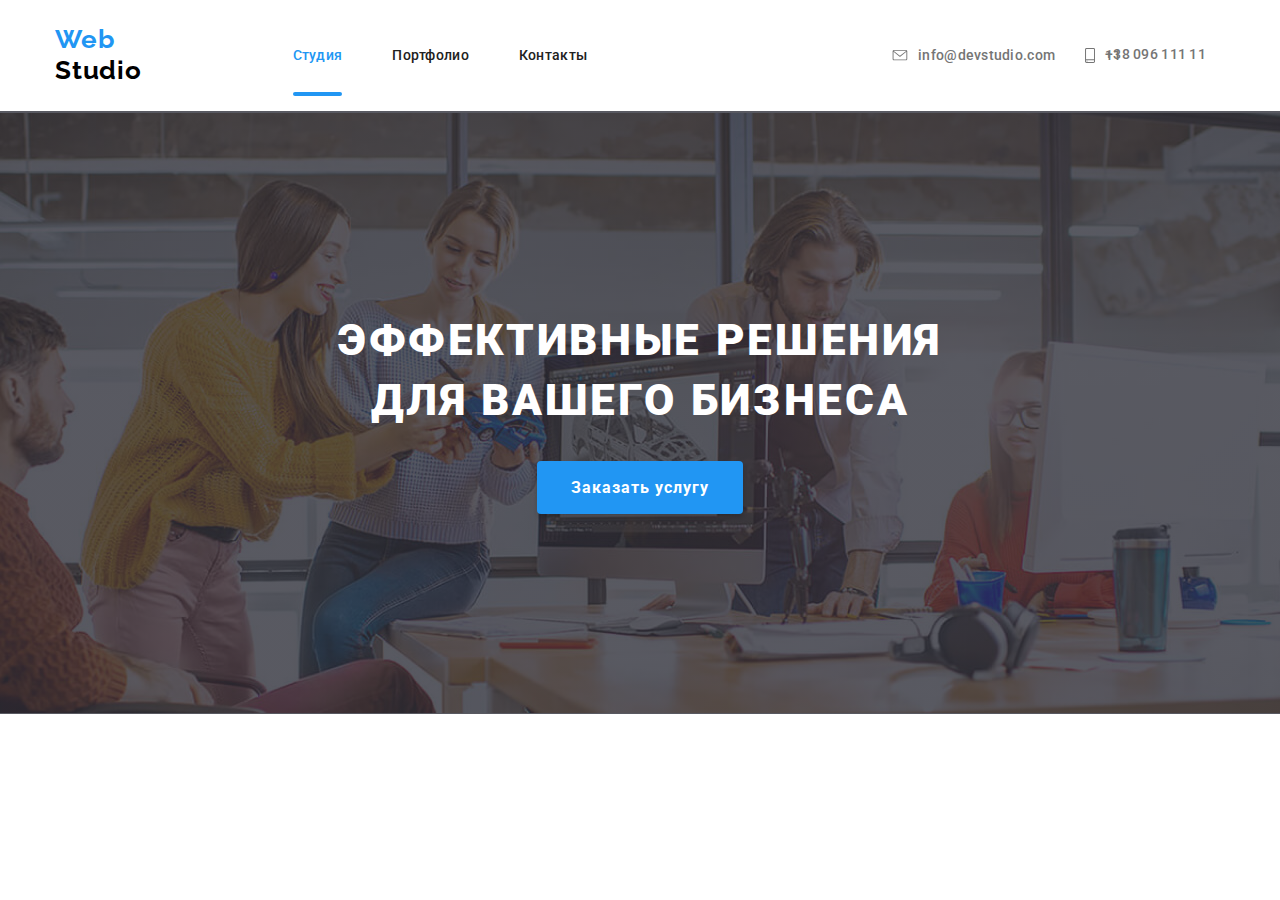
==== index.html @ 669d1ad9 "сделал модалку, но не подгружается свг на мобилке" ====
<!DOCTYPE html>
<html lang="ru">
  <head>
    <meta charset="UTF-8" />
    <meta name="viewport" content="width=device-width, initial-scale=1.0" />
    <title>Web Studio</title>
    <link rel="stylesheet" href="./css/main.min.css" />
    <link
      href="https://fonts.googleapis.com/css2?family=Raleway:wght@500&family=Roboto:wght@400;500;700;900&display=swap"
      rel="stylesheet"
    />
  </head>

  <body>
    <!--Шляпа-->
    <header class="header">
      <div class="container">
        <a class="logo link" href="index.html" lang="en">
          <span class="logo-part">Web</span> Studio</a
        >
        <button
          type="button"
          class="menu-btn"
          aria-expanded="false"
          aria-controls="header-menu"
          data-menu-button
        >
          <svg width="40" height="40">
            <use class="icon-burger" href="./images/sprite.svg#icon-menu"></use>
            <use class="icon-close" href="./images/sprite.svg#icon-close"></use>
          </svg>
        </button>
        <div class="header-menu" data-menu>
          <nav class="navigation">
            <ul class="navigation-list list">
              <li class="navigation-list-item">
                <a class="navigation-list-link link current" href="index.html"
                  >Студия</a
                >
              </li>
              <li class="navigation-list-item">
                <a class="navigation-list-link link" href="portfolio.html"
                  >Портфолио</a
                >
              </li>
              <li class="navigation-list-item">
                <a class="navigation-list-link link" href="">Контакты</a>
              </li>
            </ul>
          </nav>
          <ul class="navigation-contacts list">
            <li class="navigation-contacts-list">
              <address class="navigation-contacts-adress">
                <a
                  class="navigation-contacts-list-link link"
                  href="mail:info@devstudio.com"
                >
                  <svg class="icon-mail">
                    <use href="./images/sprite.svg#icon-envelope"></use>
                  </svg>
                  info@devstudio.com
                </a>
              </address>
            </li>
            <li class="navigation-contacts-list">
              <address class="navigation-contacts-adress">
                <a
                  class="navigation-contacts-list-link link"
                  href="tel:380961111111"
                >
                  <svg class="icon-phone">
                    <use href="./images/sprite.svg#icon-smartphone"></use>
                  </svg>
                  +38 096 111 11 11</a
                >
              </address>
            </li>
          </ul>
        </div>
      </div>
    </header>
    <!--Hero СЕКЦИЯ-->
    <main>
    <section class="hero">
        <div class="container">
          <h1 class="hero-title">
            Эффективные решения<br />
            для вашего бизнеса
          </h1>
          <button data-modal-open class="modal-btn">Заказать услугу</button>
        </div>
      </section>
    <!--О Нас-->
    <!-- <section class="about-us">
        <div class="container">
          <h2 hidden>О Нас</h2>
          <ul class="about-us-list list">
            <li class="about-us-list-item">
              <div class="box">
                <svg class="icon-img">
                  <use href="./images/sprite.svg#icon-antenna"></use>
                </svg>
              </div>
              <h3 class="about-us-title">Внимание к деталям</h3>
              <p class="description">
                Идейные соображения, а также<br />
                начало повседневной работы по<br />
                формированию позиции.
              </p>
            </li>
            <li class="about-us-list-item">
              <div class="box">
                <svg class="icon-img">
                  <use href="./images/sprite.svg#icon-clock"></use>
                </svg>
              </div>
              <h3 class="about-us-title">Пунктуальность</h3>
              <p class="description">
                Задача организации, в особенности<br />
                же рамки и место обучения кадров<br />
                влечет за собой.
              </p>
            </li>
            <li class="about-us-list-item">
              <div class="box">
                <svg class="icon-img">
                  <use href="./images/sprite.svg#icon-diagram"></use>
                </svg>
              </div>
              <h3 class="about-us-title">Планирование</h3>
              <p class="description">
                Равным образом консультация с<br />
                широким активом в значительной<br />
                степени обуславливает.
              </p>
            </li>
            <li class="about-us-list-item">
              <div class="box">
                <svg class="icon-img">
                  <use href="./images/sprite.svg#icon-astronaut"></use>
                </svg>
              </div>
              <h3 class="about-us-title">Современные технологии</h3>
              <p class="description">
                Значимость этих проблем настолько<br />
                очевидна, что реализация плановых<br />
                заданий.
              </p>
            </li>
          </ul>
        </div>
      </section>-->
    <!--Чем Занимаемся-->
    <!--<section class="what-we-do">
        <div class="container">
          <h2 class="heading-title">Чем мы занимаемся</h2>
          <ul class="what-we-do-list list">
            <li class="what-we-do-list-item">
              <img
                class="what-we-do-list-item-img"
                src="./images/main-page/what-we-do/wedo1.jpg"
                alt="ноутбук"
              />
              <p class="what-we-do-description">Десктопные приложения</p>
            </li>
            <li class="what-we-do-list-item">
              <img
                class="what-we-do-list-item-img"
                src="./images/main-page/what-we-do/wedo2.jpg"
                alt="смартфон"
              />
              <p class="what-we-do-description">Мобильные приложения</p>
            </li>
            <li class="what-we-do-list-item">
              <img
                class="what-we-do-list-item-img"
                src="./images/main-page/what-we-do/wedo3.jpg"
                alt="монитор"
              />
              <p class="what-we-do-description">дизайнерские решения</p>
            </li>
          </ul>
        </div>
      </section>-->
    <!--Команда-->
    <!--<section class="team">
        <div class="container">
          <h2 class="heading-title">Наша команда</h2>
          <ul class="team-list list">
            <li class="team-list-item">
              <img
                class="team-list-teamate-img"
                src="./images/main-page/teamate/teamate1.jpg"
                alt="Николай Кучеренко"
                width="270"
                height="260"
              />
              <h3 class="teamate-name">Николай Кучеренко</h3>
              <p class="teamate-position" lang="en">Product Designer</p>
              <ul class="team-list-social list">
                <li class="team-list-social-item">
                  <a
                    class="team-list-social-item-link link"
                    href=""
                    aria-label="инстаграм"
                  >
                    <svg class="social-svg-item">
                      <use href="./images/sprite.svg#icon-instagram"></use>
                    </svg>
                  </a>
                </li>
                <li class="team-list-social-item">
                  <a
                    class="team-list-social-item-link link"
                    href=""
                    aria-label="твиттер"
                  >
                    <svg class="social-svg-item">
                      <use href="./images/sprite.svg#icon-twitter"></use>
                    </svg>
                  </a>
                </li>
                <li class="team-list-social-item">
                  <a
                    class="team-list-social-item-link link"
                    href=""
                    aria-label="фейсбук"
                  >
                    <svg class="social-svg-item">
                      <use href="./images/sprite.svg#icon-facebook"></use>
                    </svg>
                  </a>
                </li>
                <li class="team-list-social-item">
                  <a
                    class="team-list-social-item-link link"
                    href=""
                    aria-label="линкедин"
                  >
                    <svg class="social-svg-item">
                      <use href="./images/sprite.svg#icon-linkedin"></use>
                    </svg>
                  </a>
                </li>
              </ul>
            </li>
            <li class="team-list-item">
              <img
                class="team-list-teamate-img"
                src="./images/main-page/teamate/teamate2.jpg"
                alt="Ольга Иванова"
                width="270"
                height="260"
              />
              <h3 class="teamate-name">Ольга Иванова</h3>
              <p class="teamate-position" lang="en">Frontend Developer</p>
              <ul class="team-list-social list">
                <li class="team-list-social-item">
                  <a
                    class="team-list-social-item-link link"
                    href=""
                    aria-label="инстаграм"
                  >
                    <svg class="social-svg-item">
                      <use href="./images/sprite.svg#icon-instagram"></use>
                    </svg>
                  </a>
                </li>
                <li class="team-list-social-item">
                  <a
                    class="team-list-social-item-link link"
                    href=""
                    aria-label="твиттер"
                  >
                    <svg class="social-svg-item">
                      <use href="./images/sprite.svg#icon-twitter"></use>
                    </svg>
                  </a>
                </li>
                <li class="team-list-social-item">
                  <a
                    class="team-list-social-item-link link"
                    href=""
                    aria-label="фейсбук"
                  >
                    <svg class="social-svg-item">
                      <use href="./images/sprite.svg#icon-facebook"></use>
                    </svg>
                  </a>
                </li>
                <li class="team-list-social-item">
                  <a
                    class="team-list-social-item-link link"
                    href=""
                    aria-label="линкедин"
                  >
                    <svg class="social-svg-item">
                      <use href="./images/sprite.svg#icon-linkedin"></use>
                    </svg>
                  </a>
                </li>
              </ul>
            </li>
            <li class="team-list-item">
              <img
                class="team-list-teamate-img"
                src="./images/main-page/teamate/teamate3.jpg"
                alt="Андрей Шевченко"
                width="270"
                height="260"
              />
              <h3 class="teamate-name">Андрей Шевченко</h3>
              <p class="teamate-position" lang="en">Marketing</p>
              <ul class="team-list-social list">
                <li class="team-list-social-item">
                  <a
                    class="team-list-social-item-link link"
                    href=""
                    aria-label="инстаграм"
                  >
                    <svg class="social-svg-item">
                      <use href="./images/sprite.svg#icon-instagram"></use>
                    </svg>
                  </a>
                </li>
                <li class="team-list-social-item">
                  <a
                    class="team-list-social-item-link link"
                    href=""
                    aria-label="твиттер"
                  >
                    <svg class="social-svg-item">
                      <use href="./images/sprite.svg#icon-twitter"></use>
                    </svg>
                  </a>
                </li>
                <li class="team-list-social-item">
                  <a
                    class="team-list-social-item-link link"
                    href=""
                    aria-label="фейсбук"
                  >
                    <svg class="social-svg-item">
                      <use href="./images/sprite.svg#icon-facebook"></use>
                    </svg>
                  </a>
                </li>
                <li class="team-list-social-item">
                  <a
                    class="team-list-social-item-link link"
                    href=""
                    aria-label="линкедин"
                  >
                    <svg class="social-svg-item">
                      <use href="./images/sprite.svg#icon-linkedin"></use>
                    </svg>
                  </a>
                </li>
              </ul>
            </li>
            <li class="team-list-item">
              <img
                class="team-list-teamate-img"
                src="./images/main-page/teamate/teamate4.jpg"
                alt="Иван Николаев"
                width="270"
                height="260"
              />
              <h3 class="teamate-name">Иван Николаев</h3>
              <p class="teamate-position" lang="en">UI Designer</p>
              <ul class="team-list-social list">
                <li class="team-list-social-item">
                  <a
                    class="team-list-social-item-link link"
                    href=""
                    aria-label="инстаграм"
                  >
                    <svg class="social-svg-item">
                      <use href="./images/sprite.svg#icon-instagram"></use>
                    </svg>
                  </a>
                </li>
                <li class="team-list-social-item">
                  <a
                    class="team-list-social-item-link link"
                    href=""
                    aria-label="твиттер"
                  >
                    <svg class="social-svg-item">
                      <use href="./images/sprite.svg#icon-twitter"></use>
                    </svg>
                  </a>
                </li>
                <li class="team-list-social-item">
                  <a
                    class="team-list-social-item-link link"
                    href=""
                    aria-label="фейсбук"
                  >
                    <svg class="social-svg-item">
                      <use href="./images/sprite.svg#icon-facebook"></use>
                    </svg>
                  </a>
                </li>
                <li class="team-list-social-item">
                  <a
                    class="team-list-social-item-link link"
                    href=""
                    aria-label="линкедин"
                  >
                    <svg class="social-svg-item">
                      <use href="./images/sprite.svg#icon-linkedin"></use>
                    </svg>
                  </a>
                </li>
              </ul>
            </li>
          </ul>
        </div>
      </section>-->
    <!--Постоянные клиенты-->
    <!-- <section class="ourclients">
        <div class="container">
          <h2 class="heading-title">Постоянные клиенты</h2>
          <ul class="clients-list list">
            <li class="clients-list-item">
              <a class="clients-list-item-link link" href="">
                <svg class="clients-svg-item item1">
                  <use href="./images/sprite.svg#icon-logo1"></use>
                </svg>
              </a>
            </li>
            <li class="clients-list-item">
              <a class="clients-list-item-link link" href="">
                <svg class="clients-svg-item item2">
                  <use href="./images/sprite.svg#icon-logo2"></use>
                </svg>
              </a>
            </li>
            <li class="clients-list-item">
              <a class="clients-list-item-link link" href="">
                <svg class="clients-svg-item item3">
                  <use href="./images/sprite.svg#icon-logo3"></use>
                </svg>
              </a>
            </li>
            <li class="clients-list-item">
              <a class="clients-list-item-link link" href="">
                <svg class="clients-svg-item item4">
                  <use href="./images/sprite.svg#icon-logo4"></use>
                </svg>
              </a>
            </li>
            <li class="clients-list-item">
              <a class="clients-list-item-link link" href="">
                <svg class="clients-svg-item item5">
                  <use href="./images/sprite.svg#icon-logo5"></use>
                </svg>
              </a>
            </li>
            <li class="clients-list-item">
              <a class="clients-list-item-link link" href="">
                <svg class="clients-svg-item item6">
                  <use href="./images/sprite.svg#icon-logo6"></use>
                </svg>
              </a>
            </li>
          </ul>
        </div>
      </section>-->
    <!--</main>-->
    <!--Дно-->
    <!-- <footer class="footer">
      <div class="container">
        <div class="footer-part1">
          <a class="logo-footer link" href="index.html" lang="en">
            <span class="logo-part">Web</span>
            <span class="logo-part2">Studio</span>
          </a>
          <ul class="footer-list list">
            <li class="footer-list-item">
              <address class="footer-list-item-adress">
                <a
                  class="footer-list-item-link link link1"
                  href="https://goo.gl/maps/DpkzdR6np3sJu7Kr6"
                  target="_blank"
                >
                  г. Киев, пр-т Леси Украинки, 26
                </a>
              </address>
            </li>
            <li class="footer-list-item">
              <address class="footer-list-item-adress">
                <a
                  class="footer-list-item-link link link2"
                  href="mail:info@example.com"
                >
                  info@example.com
                </a>
              </address>
            </li>
            <li class="footer-list-item">
              <address class="footer-list-item-adress">
                <a
                  class="footer-list-item-link link link2"
                  href="tel:+380991111111"
                >
                  +38 099 111 11 11
                </a>
              </address>
            </li>
          </ul>
        </div>
        <div class="footer-part2">
          <h3 class="join-in">присоединяйтесь</h3>
          <ul class="join-in-list list">
            <li class="join-in-item">
              <a
                class="join-in-item-link link"
                href=""
                aria-label="ссылка на инстаграм"
              >
                <svg class="social-svg-item">
                  <use href="./images/sprite.svg#icon-instagram"></use>
                </svg>
              </a>
            </li>
            <li class="join-in-item">
              <a
                class="join-in-item-link link"
                href=""
                aria-label="ссылка на фейсбук"
              >
                <svg class="social-svg-item">
                  <use href="./images/sprite.svg#icon-facebook"></use>
                </svg>
              </a>
            </li>
            <li class="join-in-item">
              <a
                class="join-in-item-link link"
                href=""
                aria-label="ссылка на твиттер"
              >
                <svg class="social-svg-item">
                  <use href="./images/sprite.svg#icon-twitter"></use>
                </svg>
              </a>
            </li>
            <li class="join-in-item">
              <a
                class="join-in-item-link link"
                href=""
                aria-label="ссылка на линкедин"
              >
                <svg class="social-svg-item">
                  <use href="./images/sprite.svg#icon-linkedin"></use>
                </svg>
              </a>
            </li>
          </ul>
        </div>
        <div class="footer-part3">
          <h3 class="mail-form">
            Подпишитесь на рассылку
          </h3>
          <form action="#" class="mail-form-field">
            <input
              type="email"
              name="email"
              id="email"
              class="mail-form-input"
              placeholder="E-mail"
            />
            <button type="submit" class="mail-form-btn">
              Подписаться
              <svg class="icon-send">
                <use href="./images/sprite.svg#icon-icon-send"></use>
              </svg>
            </button>
          </form>
        </div>
      </div>
    </footer>-->
    <!--Модальное окно-->
    <div data-modal class="form-on-backdrop is-hidden">
      <form action="#" class="modal-form">
        <h3 class="modal-form-name">Оставьте свои данные, мы вам перезвоним</h3>
        <button type="button" data-modal-close class="modal-close-btn">
          <svg class="icon-close">
            <use href="./images/sprite.svg#icon-close"></use>
          </svg>
        </button>
        <div class="modal-wrapper">
          <input
            class="modal-form-title"
            type="text"
            name="user-name"
            id="user-modal-name"
            placeholder=" "
          />
          <label for="user-modal-name" class="modal-label"> Имя</label>
          <span class="icon-form-span">
            <svg class="icon-form">
              <use href="./images/sprite.svg#icon-person"></use>
            </svg>
          </span>
        </div>
        <div class="modal-wrapper">
          <input
            class="modal-form-title"
            type="tel"
            name="user-tel"
            id="user-modal-tel"
            placeholder=" "
            required=""
          />
          <label for="user-modal-tel" class="modal-label">
            Телефон
          </label>
          <span class="icon-form-span">
            <svg class="icon-form">
              <use href="./images/sprite.svg#icon-phone"></use>
            </svg>
          </span>
        </div>
        <div class="modal-wrapper">
          <input
            class="modal-form-title"
            type="email"
            name="user-email"
            id="user-modal-email"
            placeholder=" "
            required=""
          />
          <label for="user-modal-email" class="modal-label"> Почта</label>
          <span class="icon-form-span">
            <svg class="icon-form">
              <use href="./images/sprite.svg#icon-email"></use>
            </svg>
          </span>
        </div>
        <label for="textarea" class="modal-label-textarea">
          <textarea
            id="textarea"
            class="modal-form-text"
            name="user-massage"
            placeholder=" "
          ></textarea>
          <span class="modal-span-text">Комментарий</span>
        </label>
        <label class="modal-form-label">
          <input
            type="checkbox"
            name="policy"
            value="accept-policy"
            class="modal-form-check"
          />
          <span class="modal-form-my-check">
            <svg class="icon-check">
              <use href="./images/sprite.svg#icon-icon-check"></use>
            </svg>
          </span>
          <span class="modal-form-span"
            >Соглашаюсь с рассылкой и принимаю
            <a href="">Условия договора</a>
          </span>
        </label>
        <button class="modal-form-accept">Отправить</button>
      </form>
    </div>

    <script src="./js/menu.js"></script>
    <script src="./js/modal.js"></script>
  </body>
</html>
---- css/main.min.css ----
/*! normalize.css v8.0.1 | MIT License | github.com/necolas/normalize.css */html{line-height:1.15;-webkit-text-size-adjust:100%}body{margin:0}main{display:block}h1{font-size:2em;margin:0.67em 0}hr{box-sizing:content-box;height:0;overflow:visible}pre{font-family:monospace, monospace;font-size:1em}a{background-color:transparent}abbr[title]{border-bottom:none;text-decoration:underline;text-decoration:underline dotted}b,strong{font-weight:bolder}code,kbd,samp{font-family:monospace, monospace;font-size:1em}small{font-size:80%}sub,sup{font-size:75%;line-height:0;position:relative;vertical-align:baseline}sub{bottom:-0.25em}sup{top:-0.5em}img{border-style:none}button,input,optgroup,select,textarea{font-family:inherit;font-size:100%;line-height:1.15;margin:0}button,input{overflow:visible}button,select{text-transform:none}button,[type="button"],[type="reset"],[type="submit"]{-webkit-appearance:button}button::-moz-focus-inner,[type="button"]::-moz-focus-inner,[type="reset"]::-moz-focus-inner,[type="submit"]::-moz-focus-inner{border-style:none;padding:0}button:-moz-focusring,[type="button"]:-moz-focusring,[type="reset"]:-moz-focusring,[type="submit"]:-moz-focusring{outline:1px dotted ButtonText}fieldset{padding:0.35em 0.75em 0.625em}legend{box-sizing:border-box;color:inherit;display:table;max-width:100%;padding:0;white-space:normal}progress{vertical-align:baseline}textarea{overflow:auto}[type="checkbox"],[type="radio"]{box-sizing:border-box;padding:0}[type="number"]::-webkit-inner-spin-button,[type="number"]::-webkit-outer-spin-button{height:auto}[type="search"]{-webkit-appearance:textfield;outline-offset:-2px}[type="search"]::-webkit-search-decoration{-webkit-appearance:none}::-webkit-file-upload-button{-webkit-appearance:button;font:inherit}details{display:block}summary{display:list-item}template{display:none}[hidden]{display:none}body{background-color:#fff;font-style:normal;font-family:"Roboto",sans-serif;font-size:14px;color:#212121}html{box-sizing:border-box}*,*::before,*::after{box-sizing:inherit}.link{text-decoration:none;display:block}.list{list-style:none;padding:0px;margin:0px}h1,h2,h3,h4,h5,h6{margin-top:0;margin-bottom:0}p{margin:0px}.container{padding-top:10px;padding-right:15px;padding-bottom:10px;padding-left:15px}@media screen and (min-width: 480px){.container{width:480px;margin:0 auto}}@media screen and (min-width: 768px){.container{width:768px;padding-left:15px;padding-right:15px}}@media screen and (min-width: 1200px){.container{width:1200px;padding-left:15px;padding-right:15px}}@media screen and (max-width: 767px){.form-on-backdrop{position:fixed;left:0;top:0;height:100%;width:100%;background-color:rgba(0,0,0,0.5);z-index:100;display:flex;justify-content:center;align-items:center}.modal-form{position:relative;padding:40px;width:450px;height:609px;display:flex;flex-direction:column;background-color:#fff;align-items:center}.modal-label-textarea{position:relative;margin-bottom:20px;transition:transform 250ms cubic-bezier(0.4, 0, 0.2, 1)}.modal-form-text{padding-top:12px;padding-right:16px;padding-bottom:12px;padding-left:16px;width:370px;height:120px;resize:none}.modal-span-text{position:absolute;top:12px;left:16px;color:#757575;transition:transform 250ms cubic-bezier(0.4, 0, 0.2, 1)}.modal-label-textarea:focus-within>.modal-span-text,.modal-form-text:not(:placeholder-shown)+.modal-span-text{transform:translate(-10px, -35px);color:#2196f3}.modal-wrapper{position:relative;margin-bottom:28px}.modal-label{position:absolute;left:42px;color:#757575;top:50%;transform:translate(0%, -50%);transition:transform 250ms cubic-bezier(0.4, 0, 0.2, 1)}.icon-form{position:absolute;display:inline-block;width:18px;height:18px;top:50%;left:16px;transform:translateY(-50%)}.modal-form-title{padding-top:11px;padding-right:16px;padding-bottom:11px;padding-left:42px;width:370px;height:40px}.modal-form-title,.modal-form-text{display:block;font-family:"Roboto",sans-serif;font-weight:normal;font-size:14px;letter-spacing:0.01em;border:1px solid rgba(33,33,33,0.2);border-radius:4px;color:#757575}.modal-form-name{font-size:20px;font-weight:700;letter-spacing:0.03em;margin-bottom:30px;text-align:center}.modal-form-title:focus+.modal-label,.modal-form-title:not(:placeholder-shown)+.modal-label,.modal-form-title:focus ~ .icon-form-span{transform:translate(-25px, -40px);color:#2196f3;fill:#2196f3}.modal-form-title ~ .icon-form-span{transition:fill 250ms cubic-bezier(0.4, 0, 0.2, 1)}.modal-form-title:focus,.modal-form-text:focus{outline:none;border-color:#2196f3}.modal-form-span{font-weight:normal;font-size:14px;letter-spacing:0.03em;color:#757575;margin-left:7px}.modal-form-span a{color:#2196f3}.modal-form-label{display:flex;align-items:center;margin-bottom:30px}.modal-form-my-check{display:inline-block;width:16px;height:15px;border:solid 2px #000000;border-radius:2px}.icon-check{width:100%;height:100%}.modal-form-check{position:absolute;width:1px;height:1px;margin:-1px;border:0;padding:0;clip:rect(0 0 0 0);overflow:hidden}.modal-form-check:checked ~ .modal-form-my-check{background-color:#2196f3;border:transparent}.modal-close-btn{display:flex;align-items:center;position:absolute;top:8px;right:8px;border-radius:50%;background-color:transparent;border:solid 1px rgba(0,0,0,0.1);cursor:pointer;padding:0px;width:30px;height:30px;transition:fill 250ms cubic-bezier(0.4, 0, 0.2, 1)}.modal-close-btn:hover{fill:#2196f3}.icon-close{margin:auto;width:18px;height:18px}.is-hidden{visibility:hidden;opacity:0;pointer-events:none}.modal-form-accept{width:200px;height:50px;box-shadow:0px 4px 4px rgba(0,0,0,0.15);border-radius:4px;border:transparent;cursor:pointer;background-color:#2196f3;font-size:16px;letter-spacing:0.06em;font-weight:700;color:#fff}}@media screen and (min-width: 768px){.form-on-backdrop{position:fixed;left:0;top:0;height:100%;width:100%;background-color:rgba(0,0,0,0.5);z-index:100;display:flex;justify-content:center;align-items:center}.modal-form{position:relative;padding:40px;width:450px;height:609px;display:flex;flex-direction:column;background-color:#fff;align-items:center}.modal-label-textarea{position:relative;margin-bottom:20px;transition:transform 250ms cubic-bezier(0.4, 0, 0.2, 1)}.modal-form-text{padding-top:12px;padding-right:16px;padding-bottom:12px;padding-left:16px;width:370px;height:120px;resize:none}.modal-span-text{position:absolute;top:12px;left:16px;color:#757575;transition:transform 250ms cubic-bezier(0.4, 0, 0.2, 1)}.modal-label-textarea:focus-within>.modal-span-text,.modal-form-text:not(:placeholder-shown)+.modal-span-text{transform:translate(-10px, -35px);color:#2196f3}.modal-wrapper{position:relative;margin-bottom:28px}.modal-label{position:absolute;left:42px;color:#757575;top:50%;transform:translate(0%, -50%);transition:transform 250ms cubic-bezier(0.4, 0, 0.2, 1)}.icon-form{position:absolute;display:inline-block;width:18px;height:18px;top:50%;left:16px;transform:translateY(-50%)}.modal-form-title{padding-top:11px;padding-right:16px;padding-bottom:11px;padding-left:42px;width:370px;height:40px}.modal-form-title,.modal-form-text{display:block;font-family:"Roboto",sans-serif;font-weight:normal;font-size:14px;letter-spacing:0.01em;border:1px solid rgba(33,33,33,0.2);border-radius:4px;color:#757575}.modal-form-name{font-size:20px;font-weight:700;letter-spacing:0.03em;margin-bottom:30px;text-align:center}.modal-form-title:focus+.modal-label,.modal-form-title:not(:placeholder-shown)+.modal-label,.modal-form-title:focus ~ .icon-form-span{transform:translate(-25px, -40px);color:#2196f3;fill:#2196f3}.modal-form-title ~ .icon-form-span{transition:fill 250ms cubic-bezier(0.4, 0, 0.2, 1)}.modal-form-title:focus,.modal-form-text:focus{outline:none;border-color:#2196f3}.modal-form-span{font-weight:normal;font-size:14px;letter-spacing:0.03em;color:#757575;margin-left:7px}.modal-form-span a{color:#2196f3}.modal-form-label{display:flex;align-items:center;margin-bottom:30px}.modal-form-my-check{display:inline-block;width:16px;height:15px;border:solid 2px #000000;border-radius:2px}.icon-check{width:100%;height:100%}.modal-form-check{position:absolute;width:1px;height:1px;margin:-1px;border:0;padding:0;clip:rect(0 0 0 0);overflow:hidden}.modal-form-check:checked ~ .modal-form-my-check{background-color:#2196f3;border:transparent}.modal-close-btn{display:flex;align-items:center;position:absolute;top:8px;right:8px;border-radius:50%;background-color:transparent;border:solid 1px rgba(0,0,0,0.1);cursor:pointer;padding:0px;width:30px;height:30px;transition:fill 250ms cubic-bezier(0.4, 0, 0.2, 1)}.modal-close-btn:hover{fill:#2196f3}.icon-close{margin:auto;width:18px;height:18px}.is-hidden{visibility:hidden;opacity:0;pointer-events:none}.modal-form-accept{width:200px;height:50px;box-shadow:0px 4px 4px rgba(0,0,0,0.15);border-radius:4px;border:transparent;cursor:pointer;background-color:#2196f3;font-size:16px;letter-spacing:0.06em;font-weight:700;color:#fff}}@media screen and (min-width: 1200px){.form-on-backdrop{position:fixed;left:0;top:0;height:100%;width:100%;background-color:rgba(0,0,0,0.5);z-index:100;display:flex;justify-content:center;align-items:center}.modal-form{position:relative;padding:40px;width:528px;height:581px;display:flex;flex-direction:column;background-color:#fff;align-items:center}.modal-label-textarea{position:relative;margin-bottom:20px;transition:transform 250ms cubic-bezier(0.4, 0, 0.2, 1)}.modal-form-text{padding-top:12px;padding-right:16px;padding-bottom:12px;padding-left:16px;width:448px;height:120px;resize:none}.modal-span-text{position:absolute;top:12px;left:16px;color:#757575;transform:translateY(0%, -50%);transition:transform 250ms cubic-bezier(0.4, 0, 0.2, 1)}.modal-label-textarea:focus-within>.modal-span-text,.modal-form-text:not(:placeholder-shown)+.modal-span-text{transform:translate(-10px, -35px);color:#2196f3}.modal-wrapper{position:relative;margin-bottom:28px}.modal-label{position:absolute;left:42px;color:#757575;top:50%;transform:translate(0%, -50%);transition:transform 250ms cubic-bezier(0.4, 0, 0.2, 1)}.icon-form{position:absolute;display:inline-block;width:18px;height:18px;top:50%;left:16px;transform:translateY(-50%)}.modal-form-title{padding-top:11px;padding-right:16px;padding-bottom:11px;padding-left:42px;width:448px;height:40px}.modal-form-title,.modal-form-text{display:block;font-family:"Roboto",sans-serif;font-weight:normal;font-size:14px;letter-spacing:0.01em;border:1px solid rgba(33,33,33,0.2);border-radius:4px;color:#757575}.modal-form-name{font-size:20px;font-weight:700;letter-spacing:0.03em;margin-bottom:30px}.modal-form-title:focus+.modal-label,.modal-form-title:not(:placeholder-shown)+.modal-label,.modal-form-title:focus ~ .icon-form-span{transform:translate(-25px, -40px);color:#2196f3;fill:#2196f3}.modal-form-title ~ .icon-form-span{transition:fill 250ms cubic-bezier(0.4, 0, 0.2, 1)}.modal-form-title:focus,.modal-form-text:focus{outline:none;border-color:#2196f3}.modal-form-span{font-weight:normal;font-size:14px;letter-spacing:0.03em;color:#757575;margin-left:7px}.modal-form-span a{color:#2196f3}.modal-form-label{display:flex;align-items:center;margin-bottom:30px}.modal-form-my-check{display:inline-block;width:16px;height:15px;border:solid 2px #000000;border-radius:2px}.icon-check{width:100%;height:100%}.modal-form-check{position:absolute;width:1px;height:1px;margin:-1px;border:0;padding:0;clip:rect(0 0 0 0);overflow:hidden}.modal-form-check:checked ~ .modal-form-my-check{background-color:#2196f3;border:transparent}.modal-close-btn{display:flex;align-items:center;position:absolute;top:8px;right:8px;border-radius:50%;background-color:transparent;border:solid 1px rgba(0,0,0,0.1);cursor:pointer;padding:0px;width:30px;height:30px;transition:fill 250ms cubic-bezier(0.4, 0, 0.2, 1)}.modal-close-btn:hover{fill:#2196f3}.icon-close{margin:auto;width:18px;height:18px}.is-hidden{visibility:hidden;opacity:0;pointer-events:none}.modal-form-accept{width:200px;height:50px;box-shadow:0px 4px 4px rgba(0,0,0,0.15);border-radius:4px;border:transparent;cursor:pointer;background-color:#2196f3;font-size:16px;letter-spacing:0.06em;font-weight:700;color:#fff}}.logo{font-family:"Raleway",sans-serif;font-weight:700;font-size:26px;line-height:1.19;letter-spacing:0.03em;color:#000000;margin-right:85px;padding-top:24px;padding-bottom:25px}.logo-part{color:#2196f3}.navigation-list-link,.navigation-contacts-list-link{font-family:"Roboto",sans-serif;font-style:normal;font-weight:500;font-size:14px;line-height:1.4px;letter-spacing:0.02em;text-decoration:none;padding-top:32px;padding-bottom:32px;color:#212121;transition:color 250ms cubic-bezier(0.4, 0, 0.2, 1)}.icon-phone{fill:currentColor;margin-right:10px;width:10px;height:15px}.icon-mail{fill:currentColor;margin-right:10px;width:16px;height:11px}@media screen and (max-width: 767px){.header{position:relative;max-width:480px;margin:0 auto}.link{display:inline}.container{display:flex;justify-content:space-between;align-items:center}.logo{display:block;padding:0;font-size:24px;line-height:1.16;letter-spacing:0.03em}.menu-btn{padding:0;background-color:transparent;border:none;cursor:pointer}.menu-btn:hover,.menu-btn:focus{fill:#2196f3}.menu-btn.is-open .icon-close{display:block}.menu-btn.is-open .icon-burger{display:none}.icon-close{display:none}.header-menu{display:none;display:block;padding-top:60px;padding-bottom:60px;position:absolute;top:100%;right:0;left:0;width:100%;background-color:#fff;text-align:center;border-top:solid 1px;border-bottom:solid 1px;border-color:#ececec;box-shadow:0px 4px 8px rgba(0,0,0,0.04),0px 2px 4px rgba(0,0,0,0.08),0px 1px 3px rgba(0,0,0,0.16);transform:translateX(200%);transition:transform 250ms cubic-bezier(0.4, 0, 0.2, 1)}.header-menu.is-open{transform:translateX(0)}.navigation-list-link,.navigation-contacts-list-link{font-family:"Roboto",sans-serif;font-style:normal;font-weight:500;font-size:18px;line-height:1.16;letter-spacing:0.02em;text-decoration:none;padding:0;transition:color 250ms cubic-bezier(0.4, 0, 0.2, 1)}.navigation-list-link.navigation-contacts-list-link,.navigation-contacts-list-link.navigation-contacts-list-link{color:#757575}.navigation-list-link.navigation-list-link,.navigation-contacts-list-link.navigation-list-link{color:#212121}.navigation-list-link{position:relative}.navigation-list-link.current{color:#2196f3}.navigation-list-link:hover,.navigation-list-link:focus{color:#2196f3}.current::after{position:absolute;content:"";display:block;width:100%;left:0;right:0;height:4px;background-color:#2196f3;border-radius:2px;bottom:-8px}.navigation-list{margin-bottom:60px}.navigation-list-item:not(:last-child){margin-bottom:40px}.navigation-list-link{padding:0}.navigation-contacts{margin-bottom:60px}.navigation-contacts-list:not(:last-child){margin-bottom:16px}.navigation-contacts-list-link{color:#757575}.navigation-contacts-list-link:hover,.navigation-contacts-list-link:focus{color:#2196f3}.icon-phone{fill:currentColor;margin-right:10px;width:10px;height:15px}.icon-phone:hover,.icon-phone:focus{fill:#2196f3}.icon-mail{fill:currentColor;margin-right:10px;width:16px;height:11px}.icon-mail:hover,.icon-mail:focus{fill:#2196f3}}@media screen and (min-width: 768px) and (max-width: 1199px){.menu-btn{display:none}.logo{display:block;padding:0;font-size:24px;line-height:1.16;letter-spacing:0.03em;margin-right:68px;padding-top:26px;padding-bottom:26px}.container{display:flex;justify-content:space-between;align-items:center;padding-top:0;padding-bottom:0}.header-menu{display:flex;align-items:center}.navigation-list{display:flex}.navigation-list-item:not(:last-child){margin-right:50px}.navigation-list-link,.navigation-contacts-list-link{font-family:"Roboto",sans-serif;font-style:normal;font-weight:500;font-size:14px;line-height:1.14;letter-spacing:0.02em;text-decoration:none;padding:0;transition:color 250ms cubic-bezier(0.4, 0, 0.2, 1)}.navigation-list-link.navigation-contacts-list-link,.navigation-contacts-list-link.navigation-contacts-list-link{color:#757575}.navigation-list-link.navigation-list-link,.navigation-contacts-list-link.navigation-list-link{color:#212121}.navigation-list-link{position:relative}.navigation-list-link.current{color:#2196f3}.navigation-list-link:hover,.navigation-list-link:focus{color:#2196f3}.current::after{position:absolute;content:"";display:block;width:100%;left:0;right:0;height:4px;background-color:#2196f3;border-radius:2px;bottom:-8px}.navigation-contacts{display:flex;flex-direction:column;margin-left:68px}.navigation-contacts-list:not(:last-child){margin-bottom:10px}.navigation-contacts-list-link{color:#757575}.navigation-contacts-list-link:hover,.navigation-contacts-list-link:focus{color:#2196f3}.icon-phone{fill:currentColor;margin-right:10px;width:10px;height:15px}.icon-phone:hover,.icon-phone:focus{fill:#2196f3}.icon-mail{fill:currentColor;margin-right:10px;width:16px;height:11px}.icon-mail:hover,.icon-mail:focus{fill:#2196f3}}@media screen and (min-width: 1200px){.header>.container{display:flex;align-items:center;justify-content:flex-start}.container{padding-top:0px;padding-bottom:0px}.menu-btn{display:none}.header-menu{display:flex;align-items:center}.navigation-list{display:flex;padding-left:0px}.navigation-list-item:not(:last-child){margin-right:50px}.navigation-contacts{display:flex;align-items:center;flex-direction:row;margin-left:305px}.navigation-contacts-list:not(:last-child){margin-right:30px}.navigation-list-link{position:relative}.navigation-list-link.current{color:#2196f3}.navigation-list-link:hover,.navigation-list-link:focus{color:#2196f3}.current::after{position:absolute;content:"";display:block;width:100%;left:0;right:0;height:4px;background-color:#2196f3;border-radius:2px;bottom:-8px}.navigation-contacts-list-link{display:flex;align-items:center;color:#757575}.navigation-contacts-list-link:hover,.navigation-contacts-list-link:focus{color:#2196f3}.icon-phone{fill:currentColor;margin-right:10px;width:10px;height:15px}.icon-phone:hover,.icon-phone:focus{fill:#2196f3}.icon-mail{fill:currentColor;margin-right:10px;width:16px;height:11px}.icon-mail:hover,.icon-mail:focus{fill:#2196f3}}@media screen and (max-width: 767px){.hero{background-image:linear-gradient(rgba(47,48,58,0.8), rgba(47,48,58,0.8)),url(../images/main-page/hero/hero-img-480.jpg);background-repeat:no-repeat;background-position:center;margin-right:auto;margin-left:auto;text-align:center;width:480px;height:400px}.hero .container{padding-top:118px;padding-bottom:118px;display:flex;flex-wrap:wrap;justify-content:center}.hero-title{margin-bottom:30px;font-family:"Roboto",sans-serif;font-weight:900;font-size:26px;line-height:1.61;text-align:center;letter-spacing:0.06em;text-transform:uppercase;color:#fff}.modal-btn{padding-top:10px;padding-right:32px;padding-bottom:10px;padding-left:32px;font-family:"Roboto",sans-serif;font-weight:700;font-size:16px;line-height:1.87;text-align:center;letter-spacing:0.06em;color:#fff;background-color:#2196f3;border-radius:4px;cursor:pointer;border-color:transparent;box-shadow:0px 4px 4px rgba(0,0,0,0.15);transition:background-color 250ms cubic-bezier(0.4, 0, 0.2, 1)}.modal-btn:hover,.modal-btn:focus{background-color:#188ce8}}@media screen and (min-width: 768px) and (max-width: 1199px){.hero{background-image:linear-gradient(rgba(47,48,58,0.8), rgba(47,48,58,0.8)),url(../images/main-page/hero/hero-img-768.jpg);background-repeat:no-repeat;background-position:center;margin-right:auto;margin-left:auto;text-align:center;width:768px;height:400px}.hero .container{padding-top:118px;padding-bottom:118px;display:flex;flex-direction:column;justify-content:center}.hero-title{margin-bottom:30px;font-family:"Roboto",sans-serif;font-weight:900;font-size:26px;line-height:1.61;text-align:center;letter-spacing:0.06em;text-transform:uppercase;color:#fff}.modal-btn{padding-top:10px;padding-right:32px;padding-bottom:10px;padding-left:32px;font-family:"Roboto",sans-serif;font-weight:700;font-size:16px;line-height:1.87;text-align:center;letter-spacing:0.06em;color:#fff;background-color:#2196f3;border-radius:4px;cursor:pointer;border-color:transparent;box-shadow:0px 4px 4px rgba(0,0,0,0.15);transition:background-color 250ms cubic-bezier(0.4, 0, 0.2, 1)}.modal-btn:hover,.modal-btn:focus{background-color:#188ce8}}@media screen and (min-width: 1200px){.hero{background-image:linear-gradient(rgba(47,48,58,0.8), rgba(47,48,58,0.8)),url(../images/main-page/hero/hero-img-1600.jpg);background-repeat:no-repeat;background-position:center;margin-right:auto;margin-left:auto;padding-top:200px;padding-bottom:200px;text-align:center}.hero-title{margin-bottom:30px;font-family:"Roboto",sans-serif;font-weight:900;font-size:44px;line-height:1.36;text-align:center;letter-spacing:0.06em;text-transform:uppercase;color:#fff}.modal-btn{padding-top:10px;padding-right:32px;padding-bottom:10px;padding-left:32px;font-family:"Roboto",sans-serif;font-weight:700;font-size:16px;line-height:1.87;text-align:center;letter-spacing:0.06em;color:#fff;background-color:#2196f3;border-radius:4px;cursor:pointer;border-color:transparent;box-shadow:0px 4px 4px rgba(0,0,0,0.15);transition:background-color 250ms cubic-bezier(0.4, 0, 0.2, 1)}.modal-btn:hover,.modal-btn:focus{background-color:#188ce8}}
/*# sourceMappingURL=main.min.css.map */
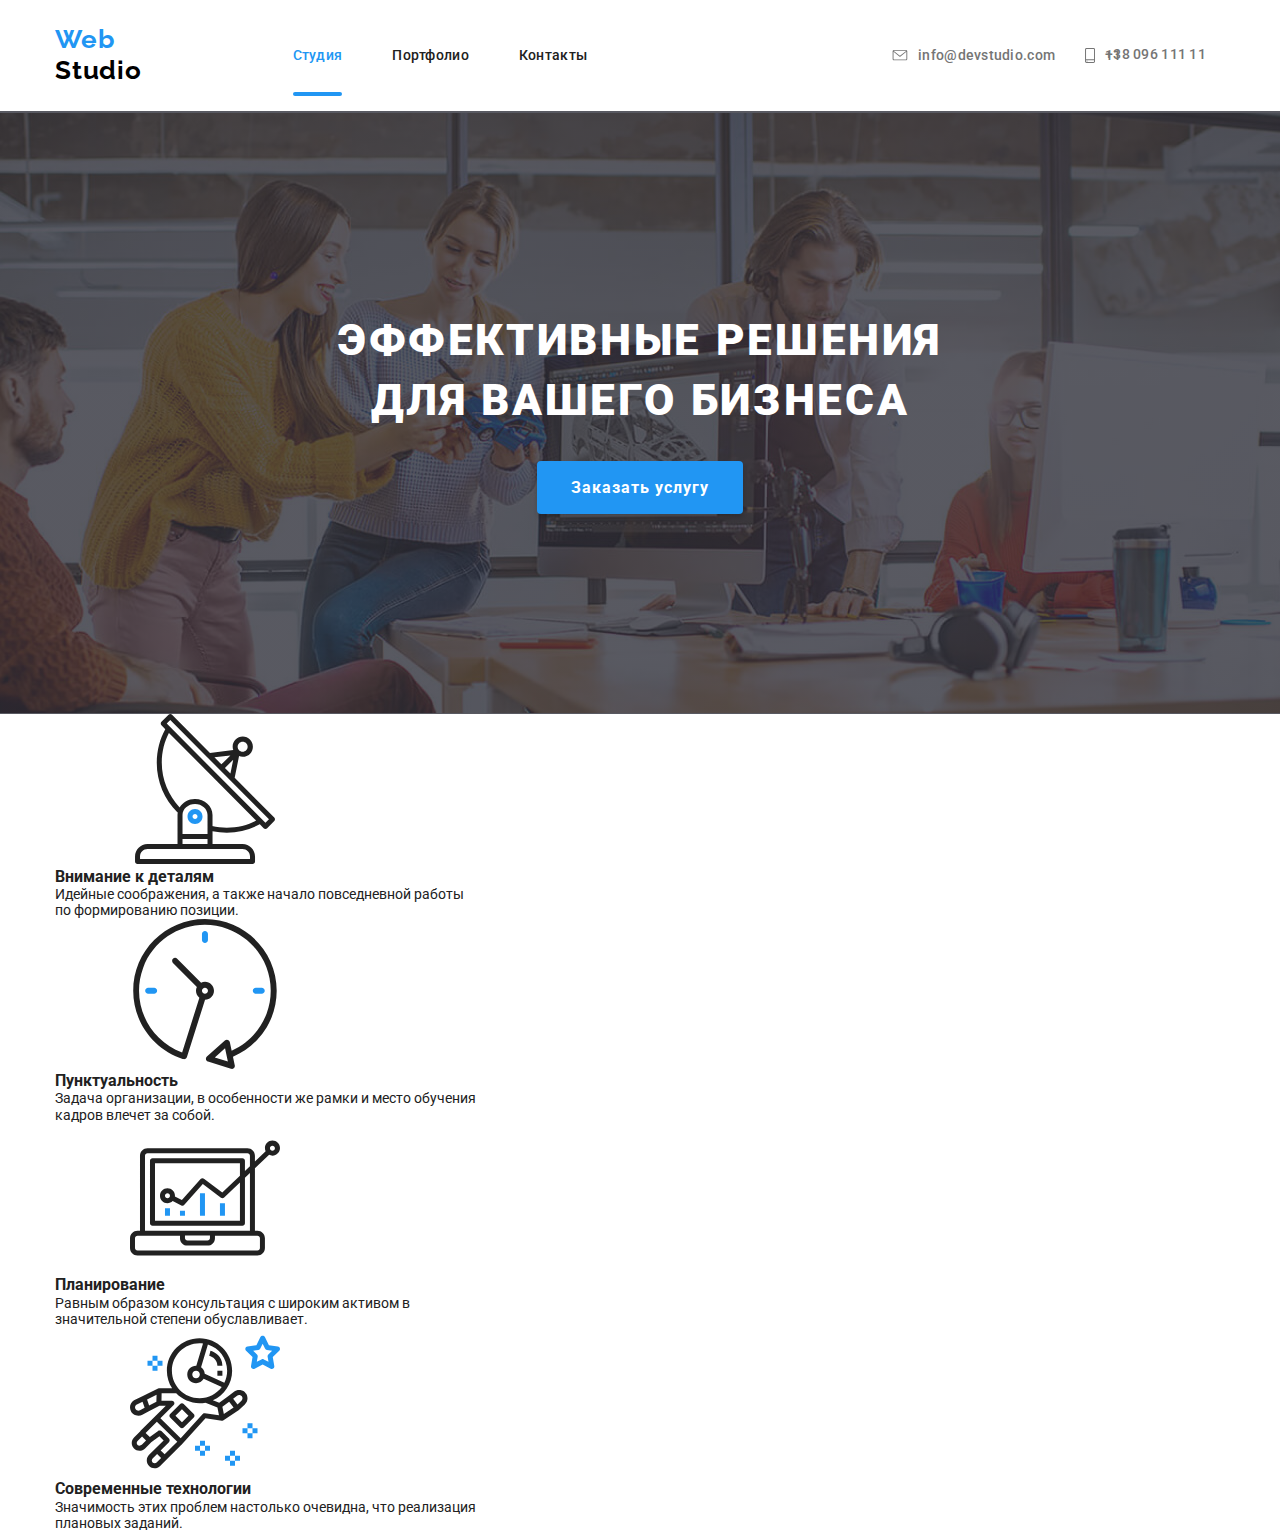
==== commit 5aded926: "начал делать 768 "о нас"" ====
--- a/index.html
+++ b/index.html
@@ -91,7 +91,7 @@
         </div>
       </section>
     <!--О Нас-->
-    <!-- <section class="about-us">
+    <section class="about-us">
         <div class="container">
           <h2 hidden>О Нас</h2>
           <ul class="about-us-list list">
@@ -103,8 +103,8 @@
               </div>
               <h3 class="about-us-title">Внимание к деталям</h3>
               <p class="description">
-                Идейные соображения, а также<br />
-                начало повседневной работы по<br />
+                Идейные соображения, а также
+                начало повседневной работы<br /> по
                 формированию позиции.
               </p>
             </li>
@@ -116,8 +116,8 @@
               </div>
               <h3 class="about-us-title">Пунктуальность</h3>
               <p class="description">
-                Задача организации, в особенности<br />
-                же рамки и место обучения кадров<br />
+                Задача организации, в особенности
+                же рамки и место обучения<br /> кадров
                 влечет за собой.
               </p>
             </li>
@@ -129,8 +129,8 @@
               </div>
               <h3 class="about-us-title">Планирование</h3>
               <p class="description">
-                Равным образом консультация с<br />
-                широким активом в значительной<br />
+                Равным образом консультация с
+                широким активом в<br /> значительной
                 степени обуславливает.
               </p>
             </li>
@@ -142,14 +142,14 @@
               </div>
               <h3 class="about-us-title">Современные технологии</h3>
               <p class="description">
-                Значимость этих проблем настолько<br />
-                очевидна, что реализация плановых<br />
+                Значимость этих проблем настолько
+                очевидна, что реализация<br /> плановых
                 заданий.
               </p>
             </li>
           </ul>
         </div>
-      </section>-->
+      </section>
     <!--Чем Занимаемся-->
     <!--<section class="what-we-do">
         <div class="container">
@@ -587,7 +587,7 @@
       <form action="#" class="modal-form">
         <h3 class="modal-form-name">Оставьте свои данные, мы вам перезвоним</h3>
         <button type="button" data-modal-close class="modal-close-btn">
-          <svg class="icon-close">
+          <svg class="icon-close1">
             <use href="./images/sprite.svg#icon-close"></use>
           </svg>
         </button>
--- a/css/main.min.css
+++ b/css/main.min.css
@@ -1,2 +1,2 @@
-/*! normalize.css v8.0.1 | MIT License | github.com/necolas/normalize.css */html{line-height:1.15;-webkit-text-size-adjust:100%}body{margin:0}main{display:block}h1{font-size:2em;margin:0.67em 0}hr{box-sizing:content-box;height:0;overflow:visible}pre{font-family:monospace, monospace;font-size:1em}a{background-color:transparent}abbr[title]{border-bottom:none;text-decoration:underline;text-decoration:underline dotted}b,strong{font-weight:bolder}code,kbd,samp{font-family:monospace, monospace;font-size:1em}small{font-size:80%}sub,sup{font-size:75%;line-height:0;position:relative;vertical-align:baseline}sub{bottom:-0.25em}sup{top:-0.5em}img{border-style:none}button,input,optgroup,select,textarea{font-family:inherit;font-size:100%;line-height:1.15;margin:0}button,input{overflow:visible}button,select{text-transform:none}button,[type="button"],[type="reset"],[type="submit"]{-webkit-appearance:button}button::-moz-focus-inner,[type="button"]::-moz-focus-inner,[type="reset"]::-moz-focus-inner,[type="submit"]::-moz-focus-inner{border-style:none;padding:0}button:-moz-focusring,[type="button"]:-moz-focusring,[type="reset"]:-moz-focusring,[type="submit"]:-moz-focusring{outline:1px dotted ButtonText}fieldset{padding:0.35em 0.75em 0.625em}legend{box-sizing:border-box;color:inherit;display:table;max-width:100%;padding:0;white-space:normal}progress{vertical-align:baseline}textarea{overflow:auto}[type="checkbox"],[type="radio"]{box-sizing:border-box;padding:0}[type="number"]::-webkit-inner-spin-button,[type="number"]::-webkit-outer-spin-button{height:auto}[type="search"]{-webkit-appearance:textfield;outline-offset:-2px}[type="search"]::-webkit-search-decoration{-webkit-appearance:none}::-webkit-file-upload-button{-webkit-appearance:button;font:inherit}details{display:block}summary{display:list-item}template{display:none}[hidden]{display:none}body{background-color:#fff;font-style:normal;font-family:"Roboto",sans-serif;font-size:14px;color:#212121}html{box-sizing:border-box}*,*::before,*::after{box-sizing:inherit}.link{text-decoration:none;display:block}.list{list-style:none;padding:0px;margin:0px}h1,h2,h3,h4,h5,h6{margin-top:0;margin-bottom:0}p{margin:0px}.container{padding-top:10px;padding-right:15px;padding-bottom:10px;padding-left:15px}@media screen and (min-width: 480px){.container{width:480px;margin:0 auto}}@media screen and (min-width: 768px){.container{width:768px;padding-left:15px;padding-right:15px}}@media screen and (min-width: 1200px){.container{width:1200px;padding-left:15px;padding-right:15px}}@media screen and (max-width: 767px){.form-on-backdrop{position:fixed;left:0;top:0;height:100%;width:100%;background-color:rgba(0,0,0,0.5);z-index:100;display:flex;justify-content:center;align-items:center}.modal-form{position:relative;padding:40px;width:450px;height:609px;display:flex;flex-direction:column;background-color:#fff;align-items:center}.modal-label-textarea{position:relative;margin-bottom:20px;transition:transform 250ms cubic-bezier(0.4, 0, 0.2, 1)}.modal-form-text{padding-top:12px;padding-right:16px;padding-bottom:12px;padding-left:16px;width:370px;height:120px;resize:none}.modal-span-text{position:absolute;top:12px;left:16px;color:#757575;transition:transform 250ms cubic-bezier(0.4, 0, 0.2, 1)}.modal-label-textarea:focus-within>.modal-span-text,.modal-form-text:not(:placeholder-shown)+.modal-span-text{transform:translate(-10px, -35px);color:#2196f3}.modal-wrapper{position:relative;margin-bottom:28px}.modal-label{position:absolute;left:42px;color:#757575;top:50%;transform:translate(0%, -50%);transition:transform 250ms cubic-bezier(0.4, 0, 0.2, 1)}.icon-form{position:absolute;display:inline-block;width:18px;height:18px;top:50%;left:16px;transform:translateY(-50%)}.modal-form-title{padding-top:11px;padding-right:16px;padding-bottom:11px;padding-left:42px;width:370px;height:40px}.modal-form-title,.modal-form-text{display:block;font-family:"Roboto",sans-serif;font-weight:normal;font-size:14px;letter-spacing:0.01em;border:1px solid rgba(33,33,33,0.2);border-radius:4px;color:#757575}.modal-form-name{font-size:20px;font-weight:700;letter-spacing:0.03em;margin-bottom:30px;text-align:center}.modal-form-title:focus+.modal-label,.modal-form-title:not(:placeholder-shown)+.modal-label,.modal-form-title:focus ~ .icon-form-span{transform:translate(-25px, -40px);color:#2196f3;fill:#2196f3}.modal-form-title ~ .icon-form-span{transition:fill 250ms cubic-bezier(0.4, 0, 0.2, 1)}.modal-form-title:focus,.modal-form-text:focus{outline:none;border-color:#2196f3}.modal-form-span{font-weight:normal;font-size:14px;letter-spacing:0.03em;color:#757575;margin-left:7px}.modal-form-span a{color:#2196f3}.modal-form-label{display:flex;align-items:center;margin-bottom:30px}.modal-form-my-check{display:inline-block;width:16px;height:15px;border:solid 2px #000000;border-radius:2px}.icon-check{width:100%;height:100%}.modal-form-check{position:absolute;width:1px;height:1px;margin:-1px;border:0;padding:0;clip:rect(0 0 0 0);overflow:hidden}.modal-form-check:checked ~ .modal-form-my-check{background-color:#2196f3;border:transparent}.modal-close-btn{display:flex;align-items:center;position:absolute;top:8px;right:8px;border-radius:50%;background-color:transparent;border:solid 1px rgba(0,0,0,0.1);cursor:pointer;padding:0px;width:30px;height:30px;transition:fill 250ms cubic-bezier(0.4, 0, 0.2, 1)}.modal-close-btn:hover{fill:#2196f3}.icon-close{margin:auto;width:18px;height:18px}.is-hidden{visibility:hidden;opacity:0;pointer-events:none}.modal-form-accept{width:200px;height:50px;box-shadow:0px 4px 4px rgba(0,0,0,0.15);border-radius:4px;border:transparent;cursor:pointer;background-color:#2196f3;font-size:16px;letter-spacing:0.06em;font-weight:700;color:#fff}}@media screen and (min-width: 768px){.form-on-backdrop{position:fixed;left:0;top:0;height:100%;width:100%;background-color:rgba(0,0,0,0.5);z-index:100;display:flex;justify-content:center;align-items:center}.modal-form{position:relative;padding:40px;width:450px;height:609px;display:flex;flex-direction:column;background-color:#fff;align-items:center}.modal-label-textarea{position:relative;margin-bottom:20px;transition:transform 250ms cubic-bezier(0.4, 0, 0.2, 1)}.modal-form-text{padding-top:12px;padding-right:16px;padding-bottom:12px;padding-left:16px;width:370px;height:120px;resize:none}.modal-span-text{position:absolute;top:12px;left:16px;color:#757575;transition:transform 250ms cubic-bezier(0.4, 0, 0.2, 1)}.modal-label-textarea:focus-within>.modal-span-text,.modal-form-text:not(:placeholder-shown)+.modal-span-text{transform:translate(-10px, -35px);color:#2196f3}.modal-wrapper{position:relative;margin-bottom:28px}.modal-label{position:absolute;left:42px;color:#757575;top:50%;transform:translate(0%, -50%);transition:transform 250ms cubic-bezier(0.4, 0, 0.2, 1)}.icon-form{position:absolute;display:inline-block;width:18px;height:18px;top:50%;left:16px;transform:translateY(-50%)}.modal-form-title{padding-top:11px;padding-right:16px;padding-bottom:11px;padding-left:42px;width:370px;height:40px}.modal-form-title,.modal-form-text{display:block;font-family:"Roboto",sans-serif;font-weight:normal;font-size:14px;letter-spacing:0.01em;border:1px solid rgba(33,33,33,0.2);border-radius:4px;color:#757575}.modal-form-name{font-size:20px;font-weight:700;letter-spacing:0.03em;margin-bottom:30px;text-align:center}.modal-form-title:focus+.modal-label,.modal-form-title:not(:placeholder-shown)+.modal-label,.modal-form-title:focus ~ .icon-form-span{transform:translate(-25px, -40px);color:#2196f3;fill:#2196f3}.modal-form-title ~ .icon-form-span{transition:fill 250ms cubic-bezier(0.4, 0, 0.2, 1)}.modal-form-title:focus,.modal-form-text:focus{outline:none;border-color:#2196f3}.modal-form-span{font-weight:normal;font-size:14px;letter-spacing:0.03em;color:#757575;margin-left:7px}.modal-form-span a{color:#2196f3}.modal-form-label{display:flex;align-items:center;margin-bottom:30px}.modal-form-my-check{display:inline-block;width:16px;height:15px;border:solid 2px #000000;border-radius:2px}.icon-check{width:100%;height:100%}.modal-form-check{position:absolute;width:1px;height:1px;margin:-1px;border:0;padding:0;clip:rect(0 0 0 0);overflow:hidden}.modal-form-check:checked ~ .modal-form-my-check{background-color:#2196f3;border:transparent}.modal-close-btn{display:flex;align-items:center;position:absolute;top:8px;right:8px;border-radius:50%;background-color:transparent;border:solid 1px rgba(0,0,0,0.1);cursor:pointer;padding:0px;width:30px;height:30px;transition:fill 250ms cubic-bezier(0.4, 0, 0.2, 1)}.modal-close-btn:hover{fill:#2196f3}.icon-close{margin:auto;width:18px;height:18px}.is-hidden{visibility:hidden;opacity:0;pointer-events:none}.modal-form-accept{width:200px;height:50px;box-shadow:0px 4px 4px rgba(0,0,0,0.15);border-radius:4px;border:transparent;cursor:pointer;background-color:#2196f3;font-size:16px;letter-spacing:0.06em;font-weight:700;color:#fff}}@media screen and (min-width: 1200px){.form-on-backdrop{position:fixed;left:0;top:0;height:100%;width:100%;background-color:rgba(0,0,0,0.5);z-index:100;display:flex;justify-content:center;align-items:center}.modal-form{position:relative;padding:40px;width:528px;height:581px;display:flex;flex-direction:column;background-color:#fff;align-items:center}.modal-label-textarea{position:relative;margin-bottom:20px;transition:transform 250ms cubic-bezier(0.4, 0, 0.2, 1)}.modal-form-text{padding-top:12px;padding-right:16px;padding-bottom:12px;padding-left:16px;width:448px;height:120px;resize:none}.modal-span-text{position:absolute;top:12px;left:16px;color:#757575;transform:translateY(0%, -50%);transition:transform 250ms cubic-bezier(0.4, 0, 0.2, 1)}.modal-label-textarea:focus-within>.modal-span-text,.modal-form-text:not(:placeholder-shown)+.modal-span-text{transform:translate(-10px, -35px);color:#2196f3}.modal-wrapper{position:relative;margin-bottom:28px}.modal-label{position:absolute;left:42px;color:#757575;top:50%;transform:translate(0%, -50%);transition:transform 250ms cubic-bezier(0.4, 0, 0.2, 1)}.icon-form{position:absolute;display:inline-block;width:18px;height:18px;top:50%;left:16px;transform:translateY(-50%)}.modal-form-title{padding-top:11px;padding-right:16px;padding-bottom:11px;padding-left:42px;width:448px;height:40px}.modal-form-title,.modal-form-text{display:block;font-family:"Roboto",sans-serif;font-weight:normal;font-size:14px;letter-spacing:0.01em;border:1px solid rgba(33,33,33,0.2);border-radius:4px;color:#757575}.modal-form-name{font-size:20px;font-weight:700;letter-spacing:0.03em;margin-bottom:30px}.modal-form-title:focus+.modal-label,.modal-form-title:not(:placeholder-shown)+.modal-label,.modal-form-title:focus ~ .icon-form-span{transform:translate(-25px, -40px);color:#2196f3;fill:#2196f3}.modal-form-title ~ .icon-form-span{transition:fill 250ms cubic-bezier(0.4, 0, 0.2, 1)}.modal-form-title:focus,.modal-form-text:focus{outline:none;border-color:#2196f3}.modal-form-span{font-weight:normal;font-size:14px;letter-spacing:0.03em;color:#757575;margin-left:7px}.modal-form-span a{color:#2196f3}.modal-form-label{display:flex;align-items:center;margin-bottom:30px}.modal-form-my-check{display:inline-block;width:16px;height:15px;border:solid 2px #000000;border-radius:2px}.icon-check{width:100%;height:100%}.modal-form-check{position:absolute;width:1px;height:1px;margin:-1px;border:0;padding:0;clip:rect(0 0 0 0);overflow:hidden}.modal-form-check:checked ~ .modal-form-my-check{background-color:#2196f3;border:transparent}.modal-close-btn{display:flex;align-items:center;position:absolute;top:8px;right:8px;border-radius:50%;background-color:transparent;border:solid 1px rgba(0,0,0,0.1);cursor:pointer;padding:0px;width:30px;height:30px;transition:fill 250ms cubic-bezier(0.4, 0, 0.2, 1)}.modal-close-btn:hover{fill:#2196f3}.icon-close{margin:auto;width:18px;height:18px}.is-hidden{visibility:hidden;opacity:0;pointer-events:none}.modal-form-accept{width:200px;height:50px;box-shadow:0px 4px 4px rgba(0,0,0,0.15);border-radius:4px;border:transparent;cursor:pointer;background-color:#2196f3;font-size:16px;letter-spacing:0.06em;font-weight:700;color:#fff}}.logo{font-family:"Raleway",sans-serif;font-weight:700;font-size:26px;line-height:1.19;letter-spacing:0.03em;color:#000000;margin-right:85px;padding-top:24px;padding-bottom:25px}.logo-part{color:#2196f3}.navigation-list-link,.navigation-contacts-list-link{font-family:"Roboto",sans-serif;font-style:normal;font-weight:500;font-size:14px;line-height:1.4px;letter-spacing:0.02em;text-decoration:none;padding-top:32px;padding-bottom:32px;color:#212121;transition:color 250ms cubic-bezier(0.4, 0, 0.2, 1)}.icon-phone{fill:currentColor;margin-right:10px;width:10px;height:15px}.icon-mail{fill:currentColor;margin-right:10px;width:16px;height:11px}@media screen and (max-width: 767px){.header{position:relative;max-width:480px;margin:0 auto}.link{display:inline}.container{display:flex;justify-content:space-between;align-items:center}.logo{display:block;padding:0;font-size:24px;line-height:1.16;letter-spacing:0.03em}.menu-btn{padding:0;background-color:transparent;border:none;cursor:pointer}.menu-btn:hover,.menu-btn:focus{fill:#2196f3}.menu-btn.is-open .icon-close{display:block}.menu-btn.is-open .icon-burger{display:none}.icon-close{display:none}.header-menu{display:none;display:block;padding-top:60px;padding-bottom:60px;position:absolute;top:100%;right:0;left:0;width:100%;background-color:#fff;text-align:center;border-top:solid 1px;border-bottom:solid 1px;border-color:#ececec;box-shadow:0px 4px 8px rgba(0,0,0,0.04),0px 2px 4px rgba(0,0,0,0.08),0px 1px 3px rgba(0,0,0,0.16);transform:translateX(200%);transition:transform 250ms cubic-bezier(0.4, 0, 0.2, 1)}.header-menu.is-open{transform:translateX(0)}.navigation-list-link,.navigation-contacts-list-link{font-family:"Roboto",sans-serif;font-style:normal;font-weight:500;font-size:18px;line-height:1.16;letter-spacing:0.02em;text-decoration:none;padding:0;transition:color 250ms cubic-bezier(0.4, 0, 0.2, 1)}.navigation-list-link.navigation-contacts-list-link,.navigation-contacts-list-link.navigation-contacts-list-link{color:#757575}.navigation-list-link.navigation-list-link,.navigation-contacts-list-link.navigation-list-link{color:#212121}.navigation-list-link{position:relative}.navigation-list-link.current{color:#2196f3}.navigation-list-link:hover,.navigation-list-link:focus{color:#2196f3}.current::after{position:absolute;content:"";display:block;width:100%;left:0;right:0;height:4px;background-color:#2196f3;border-radius:2px;bottom:-8px}.navigation-list{margin-bottom:60px}.navigation-list-item:not(:last-child){margin-bottom:40px}.navigation-list-link{padding:0}.navigation-contacts{margin-bottom:60px}.navigation-contacts-list:not(:last-child){margin-bottom:16px}.navigation-contacts-list-link{color:#757575}.navigation-contacts-list-link:hover,.navigation-contacts-list-link:focus{color:#2196f3}.icon-phone{fill:currentColor;margin-right:10px;width:10px;height:15px}.icon-phone:hover,.icon-phone:focus{fill:#2196f3}.icon-mail{fill:currentColor;margin-right:10px;width:16px;height:11px}.icon-mail:hover,.icon-mail:focus{fill:#2196f3}}@media screen and (min-width: 768px) and (max-width: 1199px){.menu-btn{display:none}.logo{display:block;padding:0;font-size:24px;line-height:1.16;letter-spacing:0.03em;margin-right:68px;padding-top:26px;padding-bottom:26px}.container{display:flex;justify-content:space-between;align-items:center;padding-top:0;padding-bottom:0}.header-menu{display:flex;align-items:center}.navigation-list{display:flex}.navigation-list-item:not(:last-child){margin-right:50px}.navigation-list-link,.navigation-contacts-list-link{font-family:"Roboto",sans-serif;font-style:normal;font-weight:500;font-size:14px;line-height:1.14;letter-spacing:0.02em;text-decoration:none;padding:0;transition:color 250ms cubic-bezier(0.4, 0, 0.2, 1)}.navigation-list-link.navigation-contacts-list-link,.navigation-contacts-list-link.navigation-contacts-list-link{color:#757575}.navigation-list-link.navigation-list-link,.navigation-contacts-list-link.navigation-list-link{color:#212121}.navigation-list-link{position:relative}.navigation-list-link.current{color:#2196f3}.navigation-list-link:hover,.navigation-list-link:focus{color:#2196f3}.current::after{position:absolute;content:"";display:block;width:100%;left:0;right:0;height:4px;background-color:#2196f3;border-radius:2px;bottom:-8px}.navigation-contacts{display:flex;flex-direction:column;margin-left:68px}.navigation-contacts-list:not(:last-child){margin-bottom:10px}.navigation-contacts-list-link{color:#757575}.navigation-contacts-list-link:hover,.navigation-contacts-list-link:focus{color:#2196f3}.icon-phone{fill:currentColor;margin-right:10px;width:10px;height:15px}.icon-phone:hover,.icon-phone:focus{fill:#2196f3}.icon-mail{fill:currentColor;margin-right:10px;width:16px;height:11px}.icon-mail:hover,.icon-mail:focus{fill:#2196f3}}@media screen and (min-width: 1200px){.header>.container{display:flex;align-items:center;justify-content:flex-start}.container{padding-top:0px;padding-bottom:0px}.menu-btn{display:none}.header-menu{display:flex;align-items:center}.navigation-list{display:flex;padding-left:0px}.navigation-list-item:not(:last-child){margin-right:50px}.navigation-contacts{display:flex;align-items:center;flex-direction:row;margin-left:305px}.navigation-contacts-list:not(:last-child){margin-right:30px}.navigation-list-link{position:relative}.navigation-list-link.current{color:#2196f3}.navigation-list-link:hover,.navigation-list-link:focus{color:#2196f3}.current::after{position:absolute;content:"";display:block;width:100%;left:0;right:0;height:4px;background-color:#2196f3;border-radius:2px;bottom:-8px}.navigation-contacts-list-link{display:flex;align-items:center;color:#757575}.navigation-contacts-list-link:hover,.navigation-contacts-list-link:focus{color:#2196f3}.icon-phone{fill:currentColor;margin-right:10px;width:10px;height:15px}.icon-phone:hover,.icon-phone:focus{fill:#2196f3}.icon-mail{fill:currentColor;margin-right:10px;width:16px;height:11px}.icon-mail:hover,.icon-mail:focus{fill:#2196f3}}@media screen and (max-width: 767px){.hero{background-image:linear-gradient(rgba(47,48,58,0.8), rgba(47,48,58,0.8)),url(../images/main-page/hero/hero-img-480.jpg);background-repeat:no-repeat;background-position:center;margin-right:auto;margin-left:auto;text-align:center;width:480px;height:400px}.hero .container{padding-top:118px;padding-bottom:118px;display:flex;flex-wrap:wrap;justify-content:center}.hero-title{margin-bottom:30px;font-family:"Roboto",sans-serif;font-weight:900;font-size:26px;line-height:1.61;text-align:center;letter-spacing:0.06em;text-transform:uppercase;color:#fff}.modal-btn{padding-top:10px;padding-right:32px;padding-bottom:10px;padding-left:32px;font-family:"Roboto",sans-serif;font-weight:700;font-size:16px;line-height:1.87;text-align:center;letter-spacing:0.06em;color:#fff;background-color:#2196f3;border-radius:4px;cursor:pointer;border-color:transparent;box-shadow:0px 4px 4px rgba(0,0,0,0.15);transition:background-color 250ms cubic-bezier(0.4, 0, 0.2, 1)}.modal-btn:hover,.modal-btn:focus{background-color:#188ce8}}@media screen and (min-width: 768px) and (max-width: 1199px){.hero{background-image:linear-gradient(rgba(47,48,58,0.8), rgba(47,48,58,0.8)),url(../images/main-page/hero/hero-img-768.jpg);background-repeat:no-repeat;background-position:center;margin-right:auto;margin-left:auto;text-align:center;width:768px;height:400px}.hero .container{padding-top:118px;padding-bottom:118px;display:flex;flex-direction:column;justify-content:center}.hero-title{margin-bottom:30px;font-family:"Roboto",sans-serif;font-weight:900;font-size:26px;line-height:1.61;text-align:center;letter-spacing:0.06em;text-transform:uppercase;color:#fff}.modal-btn{padding-top:10px;padding-right:32px;padding-bottom:10px;padding-left:32px;font-family:"Roboto",sans-serif;font-weight:700;font-size:16px;line-height:1.87;text-align:center;letter-spacing:0.06em;color:#fff;background-color:#2196f3;border-radius:4px;cursor:pointer;border-color:transparent;box-shadow:0px 4px 4px rgba(0,0,0,0.15);transition:background-color 250ms cubic-bezier(0.4, 0, 0.2, 1)}.modal-btn:hover,.modal-btn:focus{background-color:#188ce8}}@media screen and (min-width: 1200px){.hero{background-image:linear-gradient(rgba(47,48,58,0.8), rgba(47,48,58,0.8)),url(../images/main-page/hero/hero-img-1600.jpg);background-repeat:no-repeat;background-position:center;margin-right:auto;margin-left:auto;padding-top:200px;padding-bottom:200px;text-align:center}.hero-title{margin-bottom:30px;font-family:"Roboto",sans-serif;font-weight:900;font-size:44px;line-height:1.36;text-align:center;letter-spacing:0.06em;text-transform:uppercase;color:#fff}.modal-btn{padding-top:10px;padding-right:32px;padding-bottom:10px;padding-left:32px;font-family:"Roboto",sans-serif;font-weight:700;font-size:16px;line-height:1.87;text-align:center;letter-spacing:0.06em;color:#fff;background-color:#2196f3;border-radius:4px;cursor:pointer;border-color:transparent;box-shadow:0px 4px 4px rgba(0,0,0,0.15);transition:background-color 250ms cubic-bezier(0.4, 0, 0.2, 1)}.modal-btn:hover,.modal-btn:focus{background-color:#188ce8}}
+/*! normalize.css v8.0.1 | MIT License | github.com/necolas/normalize.css */html{line-height:1.15;-webkit-text-size-adjust:100%}body{margin:0}main{display:block}h1{font-size:2em;margin:0.67em 0}hr{box-sizing:content-box;height:0;overflow:visible}pre{font-family:monospace, monospace;font-size:1em}a{background-color:transparent}abbr[title]{border-bottom:none;text-decoration:underline;text-decoration:underline dotted}b,strong{font-weight:bolder}code,kbd,samp{font-family:monospace, monospace;font-size:1em}small{font-size:80%}sub,sup{font-size:75%;line-height:0;position:relative;vertical-align:baseline}sub{bottom:-0.25em}sup{top:-0.5em}img{border-style:none}button,input,optgroup,select,textarea{font-family:inherit;font-size:100%;line-height:1.15;margin:0}button,input{overflow:visible}button,select{text-transform:none}button,[type="button"],[type="reset"],[type="submit"]{-webkit-appearance:button}button::-moz-focus-inner,[type="button"]::-moz-focus-inner,[type="reset"]::-moz-focus-inner,[type="submit"]::-moz-focus-inner{border-style:none;padding:0}button:-moz-focusring,[type="button"]:-moz-focusring,[type="reset"]:-moz-focusring,[type="submit"]:-moz-focusring{outline:1px dotted ButtonText}fieldset{padding:0.35em 0.75em 0.625em}legend{box-sizing:border-box;color:inherit;display:table;max-width:100%;padding:0;white-space:normal}progress{vertical-align:baseline}textarea{overflow:auto}[type="checkbox"],[type="radio"]{box-sizing:border-box;padding:0}[type="number"]::-webkit-inner-spin-button,[type="number"]::-webkit-outer-spin-button{height:auto}[type="search"]{-webkit-appearance:textfield;outline-offset:-2px}[type="search"]::-webkit-search-decoration{-webkit-appearance:none}::-webkit-file-upload-button{-webkit-appearance:button;font:inherit}details{display:block}summary{display:list-item}template{display:none}[hidden]{display:none}body{background-color:#fff;font-style:normal;font-family:"Roboto",sans-serif;font-size:14px;color:#212121}html{box-sizing:border-box}*,*::before,*::after{box-sizing:inherit}.link{text-decoration:none;display:block}.list{list-style:none;padding:0px;margin:0px}h1,h2,h3,h4,h5,h6{margin-top:0;margin-bottom:0}p{margin:0px}.container{padding-right:15px;padding-left:15px}@media screen and (min-width: 480px){.container{width:480px;margin:0 auto}}@media screen and (min-width: 768px){.container{width:768px;padding-left:15px;padding-right:15px}}@media screen and (min-width: 1200px){.container{width:1200px;padding-left:15px;padding-right:15px}}@media screen and (max-width: 767px){.form-on-backdrop{position:fixed;left:0;top:0;height:100%;width:100%;background-color:rgba(0,0,0,0.5);z-index:100;display:flex;justify-content:center;align-items:center}.modal-form{position:relative;padding:40px;width:450px;height:609px;display:flex;flex-direction:column;background-color:#fff;align-items:center}.modal-label-textarea{position:relative;margin-bottom:20px;transition:transform 250ms cubic-bezier(0.4, 0, 0.2, 1)}.modal-form-text{padding-top:12px;padding-right:16px;padding-bottom:12px;padding-left:16px;width:370px;height:120px;resize:none}.modal-span-text{position:absolute;top:12px;left:16px;color:#757575;transition:transform 250ms cubic-bezier(0.4, 0, 0.2, 1)}.modal-label-textarea:focus-within>.modal-span-text,.modal-form-text:not(:placeholder-shown)+.modal-span-text{transform:translate(-10px, -35px);color:#2196f3}.modal-wrapper{position:relative;margin-bottom:28px}.modal-label{position:absolute;left:42px;color:#757575;top:50%;transform:translate(0%, -50%);transition:transform 250ms cubic-bezier(0.4, 0, 0.2, 1)}.icon-form{position:absolute;display:inline-block;width:18px;height:18px;top:50%;left:16px;transform:translateY(-50%)}.modal-form-title{padding-top:11px;padding-right:16px;padding-bottom:11px;padding-left:42px;width:370px;height:40px}.modal-form-title,.modal-form-text{display:block;font-family:"Roboto",sans-serif;font-weight:normal;font-size:14px;letter-spacing:0.01em;border:1px solid rgba(33,33,33,0.2);border-radius:4px;color:#757575}.modal-form-name{font-size:20px;font-weight:700;letter-spacing:0.03em;margin-bottom:30px;text-align:center}.modal-form-title:focus+.modal-label,.modal-form-title:not(:placeholder-shown)+.modal-label,.modal-form-title:focus ~ .icon-form-span{transform:translate(-25px, -40px);color:#2196f3;fill:#2196f3}.modal-form-title ~ .icon-form-span{transition:fill 250ms cubic-bezier(0.4, 0, 0.2, 1)}.modal-form-title:focus,.modal-form-text:focus{outline:none;border-color:#2196f3}.modal-form-span{font-weight:normal;font-size:14px;letter-spacing:0.03em;color:#757575;margin-left:7px}.modal-form-span a{color:#2196f3}.modal-form-label{display:flex;align-items:center;margin-bottom:30px}.modal-form-my-check{display:inline-block;width:16px;height:15px;border:solid 2px #000000;border-radius:2px}.icon-check{width:100%;height:100%}.modal-form-check{position:absolute;width:1px;height:1px;margin:-1px;border:0;padding:0;clip:rect(0 0 0 0);overflow:hidden}.modal-form-check:checked ~ .modal-form-my-check{background-color:#2196f3;border:transparent}.modal-close-btn{display:flex;align-items:center;position:absolute;top:8px;right:8px;border-radius:50%;background-color:transparent;border:solid 1px rgba(0,0,0,0.1);cursor:pointer;padding:0px;width:30px;height:30px;transition:fill 250ms cubic-bezier(0.4, 0, 0.2, 1)}.modal-close-btn:hover{fill:#2196f3}.icon-close1{margin:auto;width:18px;height:18px}.is-hidden{visibility:hidden;opacity:0;pointer-events:none}.modal-form-accept{width:200px;height:50px;box-shadow:0px 4px 4px rgba(0,0,0,0.15);border-radius:4px;border:transparent;cursor:pointer;background-color:#2196f3;font-size:16px;letter-spacing:0.06em;font-weight:700;color:#fff}}@media screen and (min-width: 768px){.form-on-backdrop{position:fixed;left:0;top:0;height:100%;width:100%;background-color:rgba(0,0,0,0.5);z-index:100;display:flex;justify-content:center;align-items:center}.modal-form{position:relative;padding:40px;width:450px;height:609px;display:flex;flex-direction:column;background-color:#fff;align-items:center}.modal-label-textarea{position:relative;margin-bottom:20px;transition:transform 250ms cubic-bezier(0.4, 0, 0.2, 1)}.modal-form-text{padding-top:12px;padding-right:16px;padding-bottom:12px;padding-left:16px;width:370px;height:120px;resize:none}.modal-span-text{position:absolute;top:12px;left:16px;color:#757575;transition:transform 250ms cubic-bezier(0.4, 0, 0.2, 1)}.modal-label-textarea:focus-within>.modal-span-text,.modal-form-text:not(:placeholder-shown)+.modal-span-text{transform:translate(-10px, -35px);color:#2196f3}.modal-wrapper{position:relative;margin-bottom:28px}.modal-label{position:absolute;left:42px;color:#757575;top:50%;transform:translate(0%, -50%);transition:transform 250ms cubic-bezier(0.4, 0, 0.2, 1)}.icon-form{position:absolute;display:inline-block;width:18px;height:18px;top:50%;left:16px;transform:translateY(-50%)}.modal-form-title{padding-top:11px;padding-right:16px;padding-bottom:11px;padding-left:42px;width:370px;height:40px}.modal-form-title,.modal-form-text{display:block;font-family:"Roboto",sans-serif;font-weight:normal;font-size:14px;letter-spacing:0.01em;border:1px solid rgba(33,33,33,0.2);border-radius:4px;color:#757575}.modal-form-name{font-size:20px;font-weight:700;letter-spacing:0.03em;margin-bottom:30px;text-align:center}.modal-form-title:focus+.modal-label,.modal-form-title:not(:placeholder-shown)+.modal-label,.modal-form-title:focus ~ .icon-form-span{transform:translate(-25px, -40px);color:#2196f3;fill:#2196f3}.modal-form-title ~ .icon-form-span{transition:fill 250ms cubic-bezier(0.4, 0, 0.2, 1)}.modal-form-title:focus,.modal-form-text:focus{outline:none;border-color:#2196f3}.modal-form-span{font-weight:normal;font-size:14px;letter-spacing:0.03em;color:#757575;margin-left:7px}.modal-form-span a{color:#2196f3}.modal-form-label{display:flex;align-items:center;margin-bottom:30px}.modal-form-my-check{display:inline-block;width:16px;height:15px;border:solid 2px #000000;border-radius:2px}.icon-check{width:100%;height:100%}.modal-form-check{position:absolute;width:1px;height:1px;margin:-1px;border:0;padding:0;clip:rect(0 0 0 0);overflow:hidden}.modal-form-check:checked ~ .modal-form-my-check{background-color:#2196f3;border:transparent}.modal-close-btn{display:flex;align-items:center;position:absolute;top:8px;right:8px;border-radius:50%;background-color:transparent;border:solid 1px rgba(0,0,0,0.1);cursor:pointer;padding:0px;width:30px;height:30px;transition:fill 250ms cubic-bezier(0.4, 0, 0.2, 1)}.modal-close-btn:hover{fill:#2196f3}.icon-close1{margin:auto;width:18px;height:18px}.is-hidden{visibility:hidden;opacity:0;pointer-events:none}.modal-form-accept{width:200px;height:50px;box-shadow:0px 4px 4px rgba(0,0,0,0.15);border-radius:4px;border:transparent;cursor:pointer;background-color:#2196f3;font-size:16px;letter-spacing:0.06em;font-weight:700;color:#fff}}@media screen and (min-width: 1200px){.form-on-backdrop{position:fixed;left:0;top:0;height:100%;width:100%;background-color:rgba(0,0,0,0.5);z-index:100;display:flex;justify-content:center;align-items:center}.modal-form{position:relative;padding:40px;width:528px;height:581px;display:flex;flex-direction:column;background-color:#fff;align-items:center}.modal-label-textarea{position:relative;margin-bottom:20px;transition:transform 250ms cubic-bezier(0.4, 0, 0.2, 1)}.modal-form-text{padding-top:12px;padding-right:16px;padding-bottom:12px;padding-left:16px;width:448px;height:120px;resize:none}.modal-span-text{position:absolute;top:12px;left:16px;color:#757575;transform:translateY(0%, -50%);transition:transform 250ms cubic-bezier(0.4, 0, 0.2, 1)}.modal-label-textarea:focus-within>.modal-span-text,.modal-form-text:not(:placeholder-shown)+.modal-span-text{transform:translate(-10px, -35px);color:#2196f3}.modal-wrapper{position:relative;margin-bottom:28px}.modal-label{position:absolute;left:42px;color:#757575;top:50%;transform:translate(0%, -50%);transition:transform 250ms cubic-bezier(0.4, 0, 0.2, 1)}.icon-form{position:absolute;display:inline-block;width:18px;height:18px;top:50%;left:16px;transform:translateY(-50%)}.modal-form-title{padding-top:11px;padding-right:16px;padding-bottom:11px;padding-left:42px;width:448px;height:40px}.modal-form-title,.modal-form-text{display:block;font-family:"Roboto",sans-serif;font-weight:normal;font-size:14px;letter-spacing:0.01em;border:1px solid rgba(33,33,33,0.2);border-radius:4px;color:#757575}.modal-form-name{font-size:20px;font-weight:700;letter-spacing:0.03em;margin-bottom:30px}.modal-form-title:focus+.modal-label,.modal-form-title:not(:placeholder-shown)+.modal-label,.modal-form-title:focus ~ .icon-form-span{transform:translate(-25px, -40px);color:#2196f3;fill:#2196f3}.modal-form-title ~ .icon-form-span{transition:fill 250ms cubic-bezier(0.4, 0, 0.2, 1)}.modal-form-title:focus,.modal-form-text:focus{outline:none;border-color:#2196f3}.modal-form-span{font-weight:normal;font-size:14px;letter-spacing:0.03em;color:#757575;margin-left:7px}.modal-form-span a{color:#2196f3}.modal-form-label{display:flex;align-items:center;margin-bottom:30px}.modal-form-my-check{display:inline-block;width:16px;height:15px;border:solid 2px #000000;border-radius:2px}.icon-check{width:100%;height:100%}.modal-form-check{position:absolute;width:1px;height:1px;margin:-1px;border:0;padding:0;clip:rect(0 0 0 0);overflow:hidden}.modal-form-check:checked ~ .modal-form-my-check{background-color:#2196f3;border:transparent}.modal-close-btn{display:flex;align-items:center;position:absolute;top:8px;right:8px;border-radius:50%;background-color:transparent;border:solid 1px rgba(0,0,0,0.1);cursor:pointer;padding:0px;width:30px;height:30px;transition:fill 250ms cubic-bezier(0.4, 0, 0.2, 1)}.modal-close-btn:hover{fill:#2196f3}.icon-close1{margin:auto;width:18px;height:18px}.is-hidden{visibility:hidden;opacity:0;pointer-events:none}.modal-form-accept{width:200px;height:50px;box-shadow:0px 4px 4px rgba(0,0,0,0.15);border-radius:4px;border:transparent;cursor:pointer;background-color:#2196f3;font-size:16px;letter-spacing:0.06em;font-weight:700;color:#fff}}.logo{font-family:"Raleway",sans-serif;font-weight:700;font-size:26px;line-height:1.19;letter-spacing:0.03em;color:#000000;margin-right:85px;padding-top:24px;padding-bottom:25px}.logo-part{color:#2196f3}.navigation-list-link,.navigation-contacts-list-link{font-family:"Roboto",sans-serif;font-style:normal;font-weight:500;font-size:14px;line-height:1.4px;letter-spacing:0.02em;text-decoration:none;padding-top:32px;padding-bottom:32px;color:#212121;transition:color 250ms cubic-bezier(0.4, 0, 0.2, 1)}.icon-phone{fill:currentColor;margin-right:10px;width:10px;height:15px}.icon-mail{fill:currentColor;margin-right:10px;width:16px;height:11px}@media screen and (max-width: 767px){.header{position:relative;max-width:480px;margin:0 auto}.link{display:inline}.container{display:flex;justify-content:space-between;align-items:center}.logo{display:block;padding:0;font-size:24px;line-height:1.16;letter-spacing:0.03em}.menu-btn{padding:0;background-color:transparent;border:none;cursor:pointer}.menu-btn:hover,.menu-btn:focus{fill:#2196f3}.menu-btn.is-open .icon-close{display:block}.menu-btn.is-open .icon-burger{display:none}.icon-close{display:none}.header-menu{display:none;display:block;padding-top:60px;padding-bottom:60px;position:absolute;top:100%;right:0;left:0;width:100%;background-color:#fff;text-align:center;border-top:solid 1px;border-bottom:solid 1px;border-color:#ececec;box-shadow:0px 4px 8px rgba(0,0,0,0.04),0px 2px 4px rgba(0,0,0,0.08),0px 1px 3px rgba(0,0,0,0.16);transform:translateX(200%);transition:transform 250ms cubic-bezier(0.4, 0, 0.2, 1)}.header-menu.is-open{transform:translateX(0)}.navigation-list-link,.navigation-contacts-list-link{font-family:"Roboto",sans-serif;font-style:normal;font-weight:500;font-size:18px;line-height:1.16;letter-spacing:0.02em;text-decoration:none;padding:0;transition:color 250ms cubic-bezier(0.4, 0, 0.2, 1)}.navigation-list-link.navigation-contacts-list-link,.navigation-contacts-list-link.navigation-contacts-list-link{color:#757575}.navigation-list-link.navigation-list-link,.navigation-contacts-list-link.navigation-list-link{color:#212121}.navigation-list-link{position:relative}.navigation-list-link.current{color:#2196f3}.navigation-list-link:hover,.navigation-list-link:focus{color:#2196f3}.current::after{position:absolute;content:"";display:block;width:100%;left:0;right:0;height:4px;background-color:#2196f3;border-radius:2px;bottom:-8px}.navigation-list{margin-bottom:60px}.navigation-list-item:not(:last-child){margin-bottom:40px}.navigation-list-link{padding:0}.navigation-contacts{margin-bottom:60px}.navigation-contacts-list:not(:last-child){margin-bottom:16px}.navigation-contacts-list-link{color:#757575}.navigation-contacts-list-link:hover,.navigation-contacts-list-link:focus{color:#2196f3}.icon-phone{fill:currentColor;margin-right:10px;width:10px;height:15px}.icon-phone:hover,.icon-phone:focus{fill:#2196f3}.icon-mail{fill:currentColor;margin-right:10px;width:16px;height:11px}.icon-mail:hover,.icon-mail:focus{fill:#2196f3}}@media screen and (min-width: 768px) and (max-width: 1199px){.menu-btn{display:none}.logo{display:block;padding:0;font-size:24px;line-height:1.16;letter-spacing:0.03em;margin-right:68px;padding-top:26px;padding-bottom:26px}.container{display:flex;justify-content:space-between;align-items:center;padding-top:0;padding-bottom:0}.header-menu{display:flex;align-items:center}.navigation-list{display:flex}.navigation-list-item:not(:last-child){margin-right:50px}.navigation-list-link,.navigation-contacts-list-link{font-family:"Roboto",sans-serif;font-style:normal;font-weight:500;font-size:14px;line-height:1.14;letter-spacing:0.02em;text-decoration:none;padding:0;transition:color 250ms cubic-bezier(0.4, 0, 0.2, 1)}.navigation-list-link.navigation-contacts-list-link,.navigation-contacts-list-link.navigation-contacts-list-link{color:#757575}.navigation-list-link.navigation-list-link,.navigation-contacts-list-link.navigation-list-link{color:#212121}.navigation-list-link{position:relative}.navigation-list-link.current{color:#2196f3}.navigation-list-link:hover,.navigation-list-link:focus{color:#2196f3}.current::after{position:absolute;content:"";display:block;width:100%;left:0;right:0;height:4px;background-color:#2196f3;border-radius:2px;bottom:-8px}.navigation-contacts{display:flex;flex-direction:column;margin-left:68px}.navigation-contacts-list:not(:last-child){margin-bottom:10px}.navigation-contacts-list-link{color:#757575}.navigation-contacts-list-link:hover,.navigation-contacts-list-link:focus{color:#2196f3}.icon-phone{fill:currentColor;margin-right:10px;width:10px;height:15px}.icon-phone:hover,.icon-phone:focus{fill:#2196f3}.icon-mail{fill:currentColor;margin-right:10px;width:16px;height:11px}.icon-mail:hover,.icon-mail:focus{fill:#2196f3}}@media screen and (min-width: 1200px){.header>.container{display:flex;align-items:center;justify-content:flex-start}.container{padding-top:0px;padding-bottom:0px}.menu-btn{display:none}.header-menu{display:flex;align-items:center}.navigation-list{display:flex;padding-left:0px}.navigation-list-item:not(:last-child){margin-right:50px}.navigation-contacts{display:flex;align-items:center;flex-direction:row;margin-left:305px}.navigation-contacts-list:not(:last-child){margin-right:30px}.navigation-list-link{position:relative}.navigation-list-link.current{color:#2196f3}.navigation-list-link:hover,.navigation-list-link:focus{color:#2196f3}.current::after{position:absolute;content:"";display:block;width:100%;left:0;right:0;height:4px;background-color:#2196f3;border-radius:2px;bottom:-8px}.navigation-contacts-list-link{display:flex;align-items:center;color:#757575}.navigation-contacts-list-link:hover,.navigation-contacts-list-link:focus{color:#2196f3}.icon-phone{fill:currentColor;margin-right:10px;width:10px;height:15px}.icon-phone:hover,.icon-phone:focus{fill:#2196f3}.icon-mail{fill:currentColor;margin-right:10px;width:16px;height:11px}.icon-mail:hover,.icon-mail:focus{fill:#2196f3}}@media screen and (max-width: 767px){.hero{background-image:linear-gradient(rgba(47,48,58,0.8), rgba(47,48,58,0.8)),url(../images/main-page/hero/hero-img-480.jpg);background-repeat:no-repeat;background-position:center;margin-right:auto;margin-left:auto;text-align:center;width:480px;height:400px}.hero .container{padding-top:118px;padding-bottom:118px;display:flex;flex-wrap:wrap;justify-content:center}.hero-title{margin-bottom:30px;font-family:"Roboto",sans-serif;font-weight:900;font-size:26px;line-height:1.61;text-align:center;letter-spacing:0.06em;text-transform:uppercase;color:#fff}.modal-btn{padding-top:10px;padding-right:32px;padding-bottom:10px;padding-left:32px;font-family:"Roboto",sans-serif;font-weight:700;font-size:16px;line-height:1.87;text-align:center;letter-spacing:0.06em;color:#fff;background-color:#2196f3;border-radius:4px;cursor:pointer;border-color:transparent;box-shadow:0px 4px 4px rgba(0,0,0,0.15);transition:background-color 250ms cubic-bezier(0.4, 0, 0.2, 1)}.modal-btn:hover,.modal-btn:focus{background-color:#188ce8}}@media screen and (min-width: 768px) and (max-width: 1199px){.hero{background-image:linear-gradient(rgba(47,48,58,0.8), rgba(47,48,58,0.8)),url(../images/main-page/hero/hero-img-768.jpg);background-repeat:no-repeat;background-position:center;margin-right:auto;margin-left:auto;text-align:center;width:768px;height:400px}.hero .container{padding-top:118px;padding-bottom:118px;display:flex;flex-direction:column;justify-content:center}.hero-title{margin-bottom:30px;font-family:"Roboto",sans-serif;font-weight:900;font-size:26px;line-height:1.61;text-align:center;letter-spacing:0.06em;text-transform:uppercase;color:#fff}.modal-btn{padding-top:10px;padding-right:32px;padding-bottom:10px;padding-left:32px;font-family:"Roboto",sans-serif;font-weight:700;font-size:16px;line-height:1.87;text-align:center;letter-spacing:0.06em;color:#fff;background-color:#2196f3;border-radius:4px;cursor:pointer;border-color:transparent;box-shadow:0px 4px 4px rgba(0,0,0,0.15);transition:background-color 250ms cubic-bezier(0.4, 0, 0.2, 1)}.modal-btn:hover,.modal-btn:focus{background-color:#188ce8}}@media screen and (min-width: 1200px){.hero{background-image:linear-gradient(rgba(47,48,58,0.8), rgba(47,48,58,0.8)),url(../images/main-page/hero/hero-img-1600.jpg);background-repeat:no-repeat;background-position:center;margin-right:auto;margin-left:auto;padding-top:200px;padding-bottom:200px;text-align:center}.hero-title{margin-bottom:30px;font-family:"Roboto",sans-serif;font-weight:900;font-size:44px;line-height:1.36;text-align:center;letter-spacing:0.06em;text-transform:uppercase;color:#fff}.modal-btn{padding-top:10px;padding-right:32px;padding-bottom:10px;padding-left:32px;font-family:"Roboto",sans-serif;font-weight:700;font-size:16px;line-height:1.87;text-align:center;letter-spacing:0.06em;color:#fff;background-color:#2196f3;border-radius:4px;cursor:pointer;border-color:transparent;box-shadow:0px 4px 4px rgba(0,0,0,0.15);transition:background-color 250ms cubic-bezier(0.4, 0, 0.2, 1)}.modal-btn:hover,.modal-btn:focus{background-color:#188ce8}}@media screen and (max-width: 767px){.about-us{padding-top:60px}.about-us-list-item:not(:last-child){margin-bottom:30px}.about-us-title{text-align:center;margin-bottom:10px;font-weight:700;font-size:14px;line-height:1.14;letter-spacing:0.03em;text-transform:uppercase;color:#212121}.description{font-weight:400;font-size:14px;line-height:1.71;letter-spacing:0.03em;color:#757575}.box{display:flex;justify-content:center;align-items:center;margin-bottom:30px;background-color:#f5f4fa;height:120px}.icon-img{height:70px;width:70px}}
 /*# sourceMappingURL=main.min.css.map */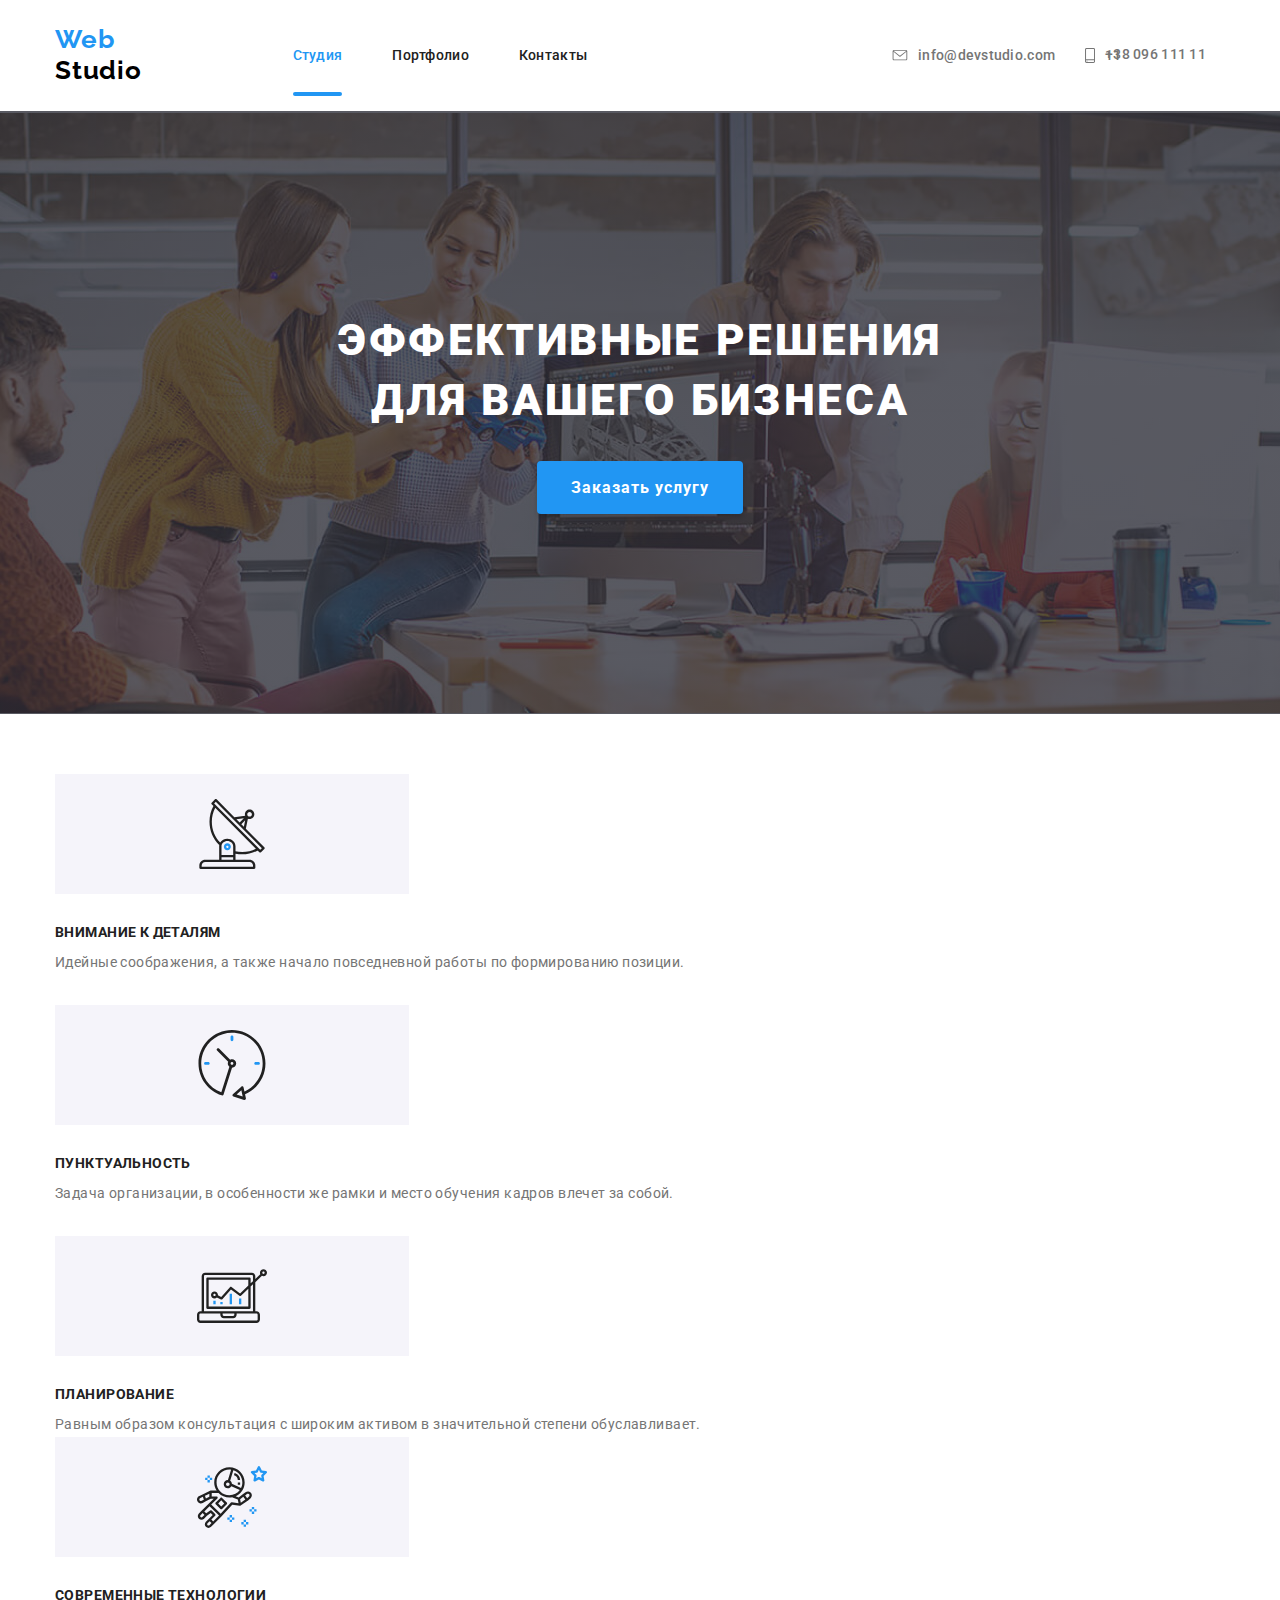
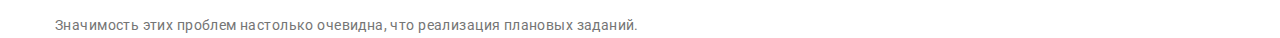
==== commit a8d216c6: "делаю о нас" ====
--- a/index.html
+++ b/index.html
@@ -104,7 +104,7 @@
               <h3 class="about-us-title">Внимание к деталям</h3>
               <p class="description">
                 Идейные соображения, а также
-                начало повседневной работы<br /> по
+                начало повседневной работы по
                 формированию позиции.
               </p>
             </li>
@@ -117,7 +117,7 @@
               <h3 class="about-us-title">Пунктуальность</h3>
               <p class="description">
                 Задача организации, в особенности
-                же рамки и место обучения<br /> кадров
+                же рамки и место обучения кадров
                 влечет за собой.
               </p>
             </li>
@@ -130,7 +130,7 @@
               <h3 class="about-us-title">Планирование</h3>
               <p class="description">
                 Равным образом консультация с
-                широким активом в<br /> значительной
+                широким активом в значительной
                 степени обуславливает.
               </p>
             </li>
@@ -143,7 +143,7 @@
               <h3 class="about-us-title">Современные технологии</h3>
               <p class="description">
                 Значимость этих проблем настолько
-                очевидна, что реализация<br /> плановых
+                очевидна, что реализация плановых
                 заданий.
               </p>
             </li>
--- a/css/main.min.css
+++ b/css/main.min.css
@@ -1,2 +1,2 @@
-/*! normalize.css v8.0.1 | MIT License | github.com/necolas/normalize.css */html{line-height:1.15;-webkit-text-size-adjust:100%}body{margin:0}main{display:block}h1{font-size:2em;margin:0.67em 0}hr{box-sizing:content-box;height:0;overflow:visible}pre{font-family:monospace, monospace;font-size:1em}a{background-color:transparent}abbr[title]{border-bottom:none;text-decoration:underline;text-decoration:underline dotted}b,strong{font-weight:bolder}code,kbd,samp{font-family:monospace, monospace;font-size:1em}small{font-size:80%}sub,sup{font-size:75%;line-height:0;position:relative;vertical-align:baseline}sub{bottom:-0.25em}sup{top:-0.5em}img{border-style:none}button,input,optgroup,select,textarea{font-family:inherit;font-size:100%;line-height:1.15;margin:0}button,input{overflow:visible}button,select{text-transform:none}button,[type="button"],[type="reset"],[type="submit"]{-webkit-appearance:button}button::-moz-focus-inner,[type="button"]::-moz-focus-inner,[type="reset"]::-moz-focus-inner,[type="submit"]::-moz-focus-inner{border-style:none;padding:0}button:-moz-focusring,[type="button"]:-moz-focusring,[type="reset"]:-moz-focusring,[type="submit"]:-moz-focusring{outline:1px dotted ButtonText}fieldset{padding:0.35em 0.75em 0.625em}legend{box-sizing:border-box;color:inherit;display:table;max-width:100%;padding:0;white-space:normal}progress{vertical-align:baseline}textarea{overflow:auto}[type="checkbox"],[type="radio"]{box-sizing:border-box;padding:0}[type="number"]::-webkit-inner-spin-button,[type="number"]::-webkit-outer-spin-button{height:auto}[type="search"]{-webkit-appearance:textfield;outline-offset:-2px}[type="search"]::-webkit-search-decoration{-webkit-appearance:none}::-webkit-file-upload-button{-webkit-appearance:button;font:inherit}details{display:block}summary{display:list-item}template{display:none}[hidden]{display:none}body{background-color:#fff;font-style:normal;font-family:"Roboto",sans-serif;font-size:14px;color:#212121}html{box-sizing:border-box}*,*::before,*::after{box-sizing:inherit}.link{text-decoration:none;display:block}.list{list-style:none;padding:0px;margin:0px}h1,h2,h3,h4,h5,h6{margin-top:0;margin-bottom:0}p{margin:0px}.container{padding-right:15px;padding-left:15px}@media screen and (min-width: 480px){.container{width:480px;margin:0 auto}}@media screen and (min-width: 768px){.container{width:768px;padding-left:15px;padding-right:15px}}@media screen and (min-width: 1200px){.container{width:1200px;padding-left:15px;padding-right:15px}}@media screen and (max-width: 767px){.form-on-backdrop{position:fixed;left:0;top:0;height:100%;width:100%;background-color:rgba(0,0,0,0.5);z-index:100;display:flex;justify-content:center;align-items:center}.modal-form{position:relative;padding:40px;width:450px;height:609px;display:flex;flex-direction:column;background-color:#fff;align-items:center}.modal-label-textarea{position:relative;margin-bottom:20px;transition:transform 250ms cubic-bezier(0.4, 0, 0.2, 1)}.modal-form-text{padding-top:12px;padding-right:16px;padding-bottom:12px;padding-left:16px;width:370px;height:120px;resize:none}.modal-span-text{position:absolute;top:12px;left:16px;color:#757575;transition:transform 250ms cubic-bezier(0.4, 0, 0.2, 1)}.modal-label-textarea:focus-within>.modal-span-text,.modal-form-text:not(:placeholder-shown)+.modal-span-text{transform:translate(-10px, -35px);color:#2196f3}.modal-wrapper{position:relative;margin-bottom:28px}.modal-label{position:absolute;left:42px;color:#757575;top:50%;transform:translate(0%, -50%);transition:transform 250ms cubic-bezier(0.4, 0, 0.2, 1)}.icon-form{position:absolute;display:inline-block;width:18px;height:18px;top:50%;left:16px;transform:translateY(-50%)}.modal-form-title{padding-top:11px;padding-right:16px;padding-bottom:11px;padding-left:42px;width:370px;height:40px}.modal-form-title,.modal-form-text{display:block;font-family:"Roboto",sans-serif;font-weight:normal;font-size:14px;letter-spacing:0.01em;border:1px solid rgba(33,33,33,0.2);border-radius:4px;color:#757575}.modal-form-name{font-size:20px;font-weight:700;letter-spacing:0.03em;margin-bottom:30px;text-align:center}.modal-form-title:focus+.modal-label,.modal-form-title:not(:placeholder-shown)+.modal-label,.modal-form-title:focus ~ .icon-form-span{transform:translate(-25px, -40px);color:#2196f3;fill:#2196f3}.modal-form-title ~ .icon-form-span{transition:fill 250ms cubic-bezier(0.4, 0, 0.2, 1)}.modal-form-title:focus,.modal-form-text:focus{outline:none;border-color:#2196f3}.modal-form-span{font-weight:normal;font-size:14px;letter-spacing:0.03em;color:#757575;margin-left:7px}.modal-form-span a{color:#2196f3}.modal-form-label{display:flex;align-items:center;margin-bottom:30px}.modal-form-my-check{display:inline-block;width:16px;height:15px;border:solid 2px #000000;border-radius:2px}.icon-check{width:100%;height:100%}.modal-form-check{position:absolute;width:1px;height:1px;margin:-1px;border:0;padding:0;clip:rect(0 0 0 0);overflow:hidden}.modal-form-check:checked ~ .modal-form-my-check{background-color:#2196f3;border:transparent}.modal-close-btn{display:flex;align-items:center;position:absolute;top:8px;right:8px;border-radius:50%;background-color:transparent;border:solid 1px rgba(0,0,0,0.1);cursor:pointer;padding:0px;width:30px;height:30px;transition:fill 250ms cubic-bezier(0.4, 0, 0.2, 1)}.modal-close-btn:hover{fill:#2196f3}.icon-close1{margin:auto;width:18px;height:18px}.is-hidden{visibility:hidden;opacity:0;pointer-events:none}.modal-form-accept{width:200px;height:50px;box-shadow:0px 4px 4px rgba(0,0,0,0.15);border-radius:4px;border:transparent;cursor:pointer;background-color:#2196f3;font-size:16px;letter-spacing:0.06em;font-weight:700;color:#fff}}@media screen and (min-width: 768px){.form-on-backdrop{position:fixed;left:0;top:0;height:100%;width:100%;background-color:rgba(0,0,0,0.5);z-index:100;display:flex;justify-content:center;align-items:center}.modal-form{position:relative;padding:40px;width:450px;height:609px;display:flex;flex-direction:column;background-color:#fff;align-items:center}.modal-label-textarea{position:relative;margin-bottom:20px;transition:transform 250ms cubic-bezier(0.4, 0, 0.2, 1)}.modal-form-text{padding-top:12px;padding-right:16px;padding-bottom:12px;padding-left:16px;width:370px;height:120px;resize:none}.modal-span-text{position:absolute;top:12px;left:16px;color:#757575;transition:transform 250ms cubic-bezier(0.4, 0, 0.2, 1)}.modal-label-textarea:focus-within>.modal-span-text,.modal-form-text:not(:placeholder-shown)+.modal-span-text{transform:translate(-10px, -35px);color:#2196f3}.modal-wrapper{position:relative;margin-bottom:28px}.modal-label{position:absolute;left:42px;color:#757575;top:50%;transform:translate(0%, -50%);transition:transform 250ms cubic-bezier(0.4, 0, 0.2, 1)}.icon-form{position:absolute;display:inline-block;width:18px;height:18px;top:50%;left:16px;transform:translateY(-50%)}.modal-form-title{padding-top:11px;padding-right:16px;padding-bottom:11px;padding-left:42px;width:370px;height:40px}.modal-form-title,.modal-form-text{display:block;font-family:"Roboto",sans-serif;font-weight:normal;font-size:14px;letter-spacing:0.01em;border:1px solid rgba(33,33,33,0.2);border-radius:4px;color:#757575}.modal-form-name{font-size:20px;font-weight:700;letter-spacing:0.03em;margin-bottom:30px;text-align:center}.modal-form-title:focus+.modal-label,.modal-form-title:not(:placeholder-shown)+.modal-label,.modal-form-title:focus ~ .icon-form-span{transform:translate(-25px, -40px);color:#2196f3;fill:#2196f3}.modal-form-title ~ .icon-form-span{transition:fill 250ms cubic-bezier(0.4, 0, 0.2, 1)}.modal-form-title:focus,.modal-form-text:focus{outline:none;border-color:#2196f3}.modal-form-span{font-weight:normal;font-size:14px;letter-spacing:0.03em;color:#757575;margin-left:7px}.modal-form-span a{color:#2196f3}.modal-form-label{display:flex;align-items:center;margin-bottom:30px}.modal-form-my-check{display:inline-block;width:16px;height:15px;border:solid 2px #000000;border-radius:2px}.icon-check{width:100%;height:100%}.modal-form-check{position:absolute;width:1px;height:1px;margin:-1px;border:0;padding:0;clip:rect(0 0 0 0);overflow:hidden}.modal-form-check:checked ~ .modal-form-my-check{background-color:#2196f3;border:transparent}.modal-close-btn{display:flex;align-items:center;position:absolute;top:8px;right:8px;border-radius:50%;background-color:transparent;border:solid 1px rgba(0,0,0,0.1);cursor:pointer;padding:0px;width:30px;height:30px;transition:fill 250ms cubic-bezier(0.4, 0, 0.2, 1)}.modal-close-btn:hover{fill:#2196f3}.icon-close1{margin:auto;width:18px;height:18px}.is-hidden{visibility:hidden;opacity:0;pointer-events:none}.modal-form-accept{width:200px;height:50px;box-shadow:0px 4px 4px rgba(0,0,0,0.15);border-radius:4px;border:transparent;cursor:pointer;background-color:#2196f3;font-size:16px;letter-spacing:0.06em;font-weight:700;color:#fff}}@media screen and (min-width: 1200px){.form-on-backdrop{position:fixed;left:0;top:0;height:100%;width:100%;background-color:rgba(0,0,0,0.5);z-index:100;display:flex;justify-content:center;align-items:center}.modal-form{position:relative;padding:40px;width:528px;height:581px;display:flex;flex-direction:column;background-color:#fff;align-items:center}.modal-label-textarea{position:relative;margin-bottom:20px;transition:transform 250ms cubic-bezier(0.4, 0, 0.2, 1)}.modal-form-text{padding-top:12px;padding-right:16px;padding-bottom:12px;padding-left:16px;width:448px;height:120px;resize:none}.modal-span-text{position:absolute;top:12px;left:16px;color:#757575;transform:translateY(0%, -50%);transition:transform 250ms cubic-bezier(0.4, 0, 0.2, 1)}.modal-label-textarea:focus-within>.modal-span-text,.modal-form-text:not(:placeholder-shown)+.modal-span-text{transform:translate(-10px, -35px);color:#2196f3}.modal-wrapper{position:relative;margin-bottom:28px}.modal-label{position:absolute;left:42px;color:#757575;top:50%;transform:translate(0%, -50%);transition:transform 250ms cubic-bezier(0.4, 0, 0.2, 1)}.icon-form{position:absolute;display:inline-block;width:18px;height:18px;top:50%;left:16px;transform:translateY(-50%)}.modal-form-title{padding-top:11px;padding-right:16px;padding-bottom:11px;padding-left:42px;width:448px;height:40px}.modal-form-title,.modal-form-text{display:block;font-family:"Roboto",sans-serif;font-weight:normal;font-size:14px;letter-spacing:0.01em;border:1px solid rgba(33,33,33,0.2);border-radius:4px;color:#757575}.modal-form-name{font-size:20px;font-weight:700;letter-spacing:0.03em;margin-bottom:30px}.modal-form-title:focus+.modal-label,.modal-form-title:not(:placeholder-shown)+.modal-label,.modal-form-title:focus ~ .icon-form-span{transform:translate(-25px, -40px);color:#2196f3;fill:#2196f3}.modal-form-title ~ .icon-form-span{transition:fill 250ms cubic-bezier(0.4, 0, 0.2, 1)}.modal-form-title:focus,.modal-form-text:focus{outline:none;border-color:#2196f3}.modal-form-span{font-weight:normal;font-size:14px;letter-spacing:0.03em;color:#757575;margin-left:7px}.modal-form-span a{color:#2196f3}.modal-form-label{display:flex;align-items:center;margin-bottom:30px}.modal-form-my-check{display:inline-block;width:16px;height:15px;border:solid 2px #000000;border-radius:2px}.icon-check{width:100%;height:100%}.modal-form-check{position:absolute;width:1px;height:1px;margin:-1px;border:0;padding:0;clip:rect(0 0 0 0);overflow:hidden}.modal-form-check:checked ~ .modal-form-my-check{background-color:#2196f3;border:transparent}.modal-close-btn{display:flex;align-items:center;position:absolute;top:8px;right:8px;border-radius:50%;background-color:transparent;border:solid 1px rgba(0,0,0,0.1);cursor:pointer;padding:0px;width:30px;height:30px;transition:fill 250ms cubic-bezier(0.4, 0, 0.2, 1)}.modal-close-btn:hover{fill:#2196f3}.icon-close1{margin:auto;width:18px;height:18px}.is-hidden{visibility:hidden;opacity:0;pointer-events:none}.modal-form-accept{width:200px;height:50px;box-shadow:0px 4px 4px rgba(0,0,0,0.15);border-radius:4px;border:transparent;cursor:pointer;background-color:#2196f3;font-size:16px;letter-spacing:0.06em;font-weight:700;color:#fff}}.logo{font-family:"Raleway",sans-serif;font-weight:700;font-size:26px;line-height:1.19;letter-spacing:0.03em;color:#000000;margin-right:85px;padding-top:24px;padding-bottom:25px}.logo-part{color:#2196f3}.navigation-list-link,.navigation-contacts-list-link{font-family:"Roboto",sans-serif;font-style:normal;font-weight:500;font-size:14px;line-height:1.4px;letter-spacing:0.02em;text-decoration:none;padding-top:32px;padding-bottom:32px;color:#212121;transition:color 250ms cubic-bezier(0.4, 0, 0.2, 1)}.icon-phone{fill:currentColor;margin-right:10px;width:10px;height:15px}.icon-mail{fill:currentColor;margin-right:10px;width:16px;height:11px}@media screen and (max-width: 767px){.header{position:relative;max-width:480px;margin:0 auto}.link{display:inline}.container{display:flex;justify-content:space-between;align-items:center}.logo{display:block;padding:0;font-size:24px;line-height:1.16;letter-spacing:0.03em}.menu-btn{padding:0;background-color:transparent;border:none;cursor:pointer}.menu-btn:hover,.menu-btn:focus{fill:#2196f3}.menu-btn.is-open .icon-close{display:block}.menu-btn.is-open .icon-burger{display:none}.icon-close{display:none}.header-menu{display:none;display:block;padding-top:60px;padding-bottom:60px;position:absolute;top:100%;right:0;left:0;width:100%;background-color:#fff;text-align:center;border-top:solid 1px;border-bottom:solid 1px;border-color:#ececec;box-shadow:0px 4px 8px rgba(0,0,0,0.04),0px 2px 4px rgba(0,0,0,0.08),0px 1px 3px rgba(0,0,0,0.16);transform:translateX(200%);transition:transform 250ms cubic-bezier(0.4, 0, 0.2, 1)}.header-menu.is-open{transform:translateX(0)}.navigation-list-link,.navigation-contacts-list-link{font-family:"Roboto",sans-serif;font-style:normal;font-weight:500;font-size:18px;line-height:1.16;letter-spacing:0.02em;text-decoration:none;padding:0;transition:color 250ms cubic-bezier(0.4, 0, 0.2, 1)}.navigation-list-link.navigation-contacts-list-link,.navigation-contacts-list-link.navigation-contacts-list-link{color:#757575}.navigation-list-link.navigation-list-link,.navigation-contacts-list-link.navigation-list-link{color:#212121}.navigation-list-link{position:relative}.navigation-list-link.current{color:#2196f3}.navigation-list-link:hover,.navigation-list-link:focus{color:#2196f3}.current::after{position:absolute;content:"";display:block;width:100%;left:0;right:0;height:4px;background-color:#2196f3;border-radius:2px;bottom:-8px}.navigation-list{margin-bottom:60px}.navigation-list-item:not(:last-child){margin-bottom:40px}.navigation-list-link{padding:0}.navigation-contacts{margin-bottom:60px}.navigation-contacts-list:not(:last-child){margin-bottom:16px}.navigation-contacts-list-link{color:#757575}.navigation-contacts-list-link:hover,.navigation-contacts-list-link:focus{color:#2196f3}.icon-phone{fill:currentColor;margin-right:10px;width:10px;height:15px}.icon-phone:hover,.icon-phone:focus{fill:#2196f3}.icon-mail{fill:currentColor;margin-right:10px;width:16px;height:11px}.icon-mail:hover,.icon-mail:focus{fill:#2196f3}}@media screen and (min-width: 768px) and (max-width: 1199px){.menu-btn{display:none}.logo{display:block;padding:0;font-size:24px;line-height:1.16;letter-spacing:0.03em;margin-right:68px;padding-top:26px;padding-bottom:26px}.container{display:flex;justify-content:space-between;align-items:center;padding-top:0;padding-bottom:0}.header-menu{display:flex;align-items:center}.navigation-list{display:flex}.navigation-list-item:not(:last-child){margin-right:50px}.navigation-list-link,.navigation-contacts-list-link{font-family:"Roboto",sans-serif;font-style:normal;font-weight:500;font-size:14px;line-height:1.14;letter-spacing:0.02em;text-decoration:none;padding:0;transition:color 250ms cubic-bezier(0.4, 0, 0.2, 1)}.navigation-list-link.navigation-contacts-list-link,.navigation-contacts-list-link.navigation-contacts-list-link{color:#757575}.navigation-list-link.navigation-list-link,.navigation-contacts-list-link.navigation-list-link{color:#212121}.navigation-list-link{position:relative}.navigation-list-link.current{color:#2196f3}.navigation-list-link:hover,.navigation-list-link:focus{color:#2196f3}.current::after{position:absolute;content:"";display:block;width:100%;left:0;right:0;height:4px;background-color:#2196f3;border-radius:2px;bottom:-8px}.navigation-contacts{display:flex;flex-direction:column;margin-left:68px}.navigation-contacts-list:not(:last-child){margin-bottom:10px}.navigation-contacts-list-link{color:#757575}.navigation-contacts-list-link:hover,.navigation-contacts-list-link:focus{color:#2196f3}.icon-phone{fill:currentColor;margin-right:10px;width:10px;height:15px}.icon-phone:hover,.icon-phone:focus{fill:#2196f3}.icon-mail{fill:currentColor;margin-right:10px;width:16px;height:11px}.icon-mail:hover,.icon-mail:focus{fill:#2196f3}}@media screen and (min-width: 1200px){.header>.container{display:flex;align-items:center;justify-content:flex-start}.container{padding-top:0px;padding-bottom:0px}.menu-btn{display:none}.header-menu{display:flex;align-items:center}.navigation-list{display:flex;padding-left:0px}.navigation-list-item:not(:last-child){margin-right:50px}.navigation-contacts{display:flex;align-items:center;flex-direction:row;margin-left:305px}.navigation-contacts-list:not(:last-child){margin-right:30px}.navigation-list-link{position:relative}.navigation-list-link.current{color:#2196f3}.navigation-list-link:hover,.navigation-list-link:focus{color:#2196f3}.current::after{position:absolute;content:"";display:block;width:100%;left:0;right:0;height:4px;background-color:#2196f3;border-radius:2px;bottom:-8px}.navigation-contacts-list-link{display:flex;align-items:center;color:#757575}.navigation-contacts-list-link:hover,.navigation-contacts-list-link:focus{color:#2196f3}.icon-phone{fill:currentColor;margin-right:10px;width:10px;height:15px}.icon-phone:hover,.icon-phone:focus{fill:#2196f3}.icon-mail{fill:currentColor;margin-right:10px;width:16px;height:11px}.icon-mail:hover,.icon-mail:focus{fill:#2196f3}}@media screen and (max-width: 767px){.hero{background-image:linear-gradient(rgba(47,48,58,0.8), rgba(47,48,58,0.8)),url(../images/main-page/hero/hero-img-480.jpg);background-repeat:no-repeat;background-position:center;margin-right:auto;margin-left:auto;text-align:center;width:480px;height:400px}.hero .container{padding-top:118px;padding-bottom:118px;display:flex;flex-wrap:wrap;justify-content:center}.hero-title{margin-bottom:30px;font-family:"Roboto",sans-serif;font-weight:900;font-size:26px;line-height:1.61;text-align:center;letter-spacing:0.06em;text-transform:uppercase;color:#fff}.modal-btn{padding-top:10px;padding-right:32px;padding-bottom:10px;padding-left:32px;font-family:"Roboto",sans-serif;font-weight:700;font-size:16px;line-height:1.87;text-align:center;letter-spacing:0.06em;color:#fff;background-color:#2196f3;border-radius:4px;cursor:pointer;border-color:transparent;box-shadow:0px 4px 4px rgba(0,0,0,0.15);transition:background-color 250ms cubic-bezier(0.4, 0, 0.2, 1)}.modal-btn:hover,.modal-btn:focus{background-color:#188ce8}}@media screen and (min-width: 768px) and (max-width: 1199px){.hero{background-image:linear-gradient(rgba(47,48,58,0.8), rgba(47,48,58,0.8)),url(../images/main-page/hero/hero-img-768.jpg);background-repeat:no-repeat;background-position:center;margin-right:auto;margin-left:auto;text-align:center;width:768px;height:400px}.hero .container{padding-top:118px;padding-bottom:118px;display:flex;flex-direction:column;justify-content:center}.hero-title{margin-bottom:30px;font-family:"Roboto",sans-serif;font-weight:900;font-size:26px;line-height:1.61;text-align:center;letter-spacing:0.06em;text-transform:uppercase;color:#fff}.modal-btn{padding-top:10px;padding-right:32px;padding-bottom:10px;padding-left:32px;font-family:"Roboto",sans-serif;font-weight:700;font-size:16px;line-height:1.87;text-align:center;letter-spacing:0.06em;color:#fff;background-color:#2196f3;border-radius:4px;cursor:pointer;border-color:transparent;box-shadow:0px 4px 4px rgba(0,0,0,0.15);transition:background-color 250ms cubic-bezier(0.4, 0, 0.2, 1)}.modal-btn:hover,.modal-btn:focus{background-color:#188ce8}}@media screen and (min-width: 1200px){.hero{background-image:linear-gradient(rgba(47,48,58,0.8), rgba(47,48,58,0.8)),url(../images/main-page/hero/hero-img-1600.jpg);background-repeat:no-repeat;background-position:center;margin-right:auto;margin-left:auto;padding-top:200px;padding-bottom:200px;text-align:center}.hero-title{margin-bottom:30px;font-family:"Roboto",sans-serif;font-weight:900;font-size:44px;line-height:1.36;text-align:center;letter-spacing:0.06em;text-transform:uppercase;color:#fff}.modal-btn{padding-top:10px;padding-right:32px;padding-bottom:10px;padding-left:32px;font-family:"Roboto",sans-serif;font-weight:700;font-size:16px;line-height:1.87;text-align:center;letter-spacing:0.06em;color:#fff;background-color:#2196f3;border-radius:4px;cursor:pointer;border-color:transparent;box-shadow:0px 4px 4px rgba(0,0,0,0.15);transition:background-color 250ms cubic-bezier(0.4, 0, 0.2, 1)}.modal-btn:hover,.modal-btn:focus{background-color:#188ce8}}@media screen and (max-width: 767px){.about-us{padding-top:60px}.about-us-list-item:not(:last-child){margin-bottom:30px}.about-us-title{text-align:center;margin-bottom:10px;font-weight:700;font-size:14px;line-height:1.14;letter-spacing:0.03em;text-transform:uppercase;color:#212121}.description{font-weight:400;font-size:14px;line-height:1.71;letter-spacing:0.03em;color:#757575}.box{display:flex;justify-content:center;align-items:center;margin-bottom:30px;background-color:#f5f4fa;height:120px}.icon-img{height:70px;width:70px}}
+/*! normalize.css v8.0.1 | MIT License | github.com/necolas/normalize.css */html{line-height:1.15;-webkit-text-size-adjust:100%}body{margin:0}main{display:block}h1{font-size:2em;margin:0.67em 0}hr{box-sizing:content-box;height:0;overflow:visible}pre{font-family:monospace, monospace;font-size:1em}a{background-color:transparent}abbr[title]{border-bottom:none;text-decoration:underline;text-decoration:underline dotted}b,strong{font-weight:bolder}code,kbd,samp{font-family:monospace, monospace;font-size:1em}small{font-size:80%}sub,sup{font-size:75%;line-height:0;position:relative;vertical-align:baseline}sub{bottom:-0.25em}sup{top:-0.5em}img{border-style:none}button,input,optgroup,select,textarea{font-family:inherit;font-size:100%;line-height:1.15;margin:0}button,input{overflow:visible}button,select{text-transform:none}button,[type="button"],[type="reset"],[type="submit"]{-webkit-appearance:button}button::-moz-focus-inner,[type="button"]::-moz-focus-inner,[type="reset"]::-moz-focus-inner,[type="submit"]::-moz-focus-inner{border-style:none;padding:0}button:-moz-focusring,[type="button"]:-moz-focusring,[type="reset"]:-moz-focusring,[type="submit"]:-moz-focusring{outline:1px dotted ButtonText}fieldset{padding:0.35em 0.75em 0.625em}legend{box-sizing:border-box;color:inherit;display:table;max-width:100%;padding:0;white-space:normal}progress{vertical-align:baseline}textarea{overflow:auto}[type="checkbox"],[type="radio"]{box-sizing:border-box;padding:0}[type="number"]::-webkit-inner-spin-button,[type="number"]::-webkit-outer-spin-button{height:auto}[type="search"]{-webkit-appearance:textfield;outline-offset:-2px}[type="search"]::-webkit-search-decoration{-webkit-appearance:none}::-webkit-file-upload-button{-webkit-appearance:button;font:inherit}details{display:block}summary{display:list-item}template{display:none}[hidden]{display:none}body{background-color:#fff;font-style:normal;font-family:"Roboto",sans-serif;font-size:14px;color:#212121}html{box-sizing:border-box}*,*::before,*::after{box-sizing:inherit}.link{text-decoration:none;display:block}.list{list-style:none;padding:0px;margin:0px}h1,h2,h3,h4,h5,h6{margin-top:0;margin-bottom:0}p{margin:0px}.container{padding-right:15px;padding-left:15px}@media screen and (min-width: 480px){.container{width:480px;margin:0 auto}}@media screen and (min-width: 768px){.container{width:768px;padding-left:15px;padding-right:15px}}@media screen and (min-width: 1200px){.container{width:1200px;padding-left:15px;padding-right:15px}}@media screen and (max-width: 767px){.form-on-backdrop{position:fixed;left:0;top:0;height:100%;width:100%;background-color:rgba(0,0,0,0.5);z-index:100;display:flex;justify-content:center;align-items:center}.modal-form{position:relative;padding:40px;width:450px;height:609px;display:flex;flex-direction:column;background-color:#fff;align-items:center}.modal-label-textarea{position:relative;margin-bottom:20px;transition:transform 250ms cubic-bezier(0.4, 0, 0.2, 1)}.modal-form-text{padding-top:12px;padding-right:16px;padding-bottom:12px;padding-left:16px;width:370px;height:120px;resize:none}.modal-span-text{position:absolute;top:12px;left:16px;color:#757575;transition:transform 250ms cubic-bezier(0.4, 0, 0.2, 1)}.modal-label-textarea:focus-within>.modal-span-text,.modal-form-text:not(:placeholder-shown)+.modal-span-text{transform:translate(-10px, -35px);color:#2196f3}.modal-wrapper{position:relative;margin-bottom:28px}.modal-label{position:absolute;left:42px;color:#757575;top:50%;transform:translate(0%, -50%);transition:transform 250ms cubic-bezier(0.4, 0, 0.2, 1)}.icon-form{position:absolute;display:inline-block;width:18px;height:18px;top:50%;left:16px;transform:translateY(-50%)}.modal-form-title{padding-top:11px;padding-right:16px;padding-bottom:11px;padding-left:42px;width:370px;height:40px}.modal-form-title,.modal-form-text{display:block;font-family:"Roboto",sans-serif;font-weight:normal;font-size:14px;letter-spacing:0.01em;border:1px solid rgba(33,33,33,0.2);border-radius:4px;color:#757575}.modal-form-name{font-size:20px;font-weight:700;letter-spacing:0.03em;margin-bottom:30px;text-align:center}.modal-form-title:focus+.modal-label,.modal-form-title:not(:placeholder-shown)+.modal-label,.modal-form-title:focus ~ .icon-form-span{transform:translate(-25px, -40px);color:#2196f3;fill:#2196f3}.modal-form-title ~ .icon-form-span{transition:fill 250ms cubic-bezier(0.4, 0, 0.2, 1)}.modal-form-title:focus,.modal-form-text:focus{outline:none;border-color:#2196f3}.modal-form-span{font-weight:normal;font-size:14px;letter-spacing:0.03em;color:#757575;margin-left:7px}.modal-form-span a{color:#2196f3}.modal-form-label{display:flex;align-items:center;margin-bottom:30px}.modal-form-my-check{display:inline-block;width:16px;height:15px;border:solid 2px #000000;border-radius:2px}.icon-check{width:100%;height:100%}.modal-form-check{position:absolute;width:1px;height:1px;margin:-1px;border:0;padding:0;clip:rect(0 0 0 0);overflow:hidden}.modal-form-check:checked ~ .modal-form-my-check{background-color:#2196f3;border:transparent}.modal-close-btn{display:flex;align-items:center;position:absolute;top:8px;right:8px;border-radius:50%;background-color:transparent;border:solid 1px rgba(0,0,0,0.1);cursor:pointer;padding:0px;width:30px;height:30px;transition:fill 250ms cubic-bezier(0.4, 0, 0.2, 1)}.modal-close-btn:hover{fill:#2196f3}.icon-close1{margin:auto;width:18px;height:18px}.is-hidden{visibility:hidden;opacity:0;pointer-events:none}.modal-form-accept{width:200px;height:50px;box-shadow:0px 4px 4px rgba(0,0,0,0.15);border-radius:4px;border:transparent;cursor:pointer;background-color:#2196f3;font-size:16px;letter-spacing:0.06em;font-weight:700;color:#fff}}@media screen and (min-width: 768px){.form-on-backdrop{position:fixed;left:0;top:0;height:100%;width:100%;background-color:rgba(0,0,0,0.5);z-index:100;display:flex;justify-content:center;align-items:center}.modal-form{position:relative;padding:40px;width:450px;height:609px;display:flex;flex-direction:column;background-color:#fff;align-items:center}.modal-label-textarea{position:relative;margin-bottom:20px;transition:transform 250ms cubic-bezier(0.4, 0, 0.2, 1)}.modal-form-text{padding-top:12px;padding-right:16px;padding-bottom:12px;padding-left:16px;width:370px;height:120px;resize:none}.modal-span-text{position:absolute;top:12px;left:16px;color:#757575;transition:transform 250ms cubic-bezier(0.4, 0, 0.2, 1)}.modal-label-textarea:focus-within>.modal-span-text,.modal-form-text:not(:placeholder-shown)+.modal-span-text{transform:translate(-10px, -35px);color:#2196f3}.modal-wrapper{position:relative;margin-bottom:28px}.modal-label{position:absolute;left:42px;color:#757575;top:50%;transform:translate(0%, -50%);transition:transform 250ms cubic-bezier(0.4, 0, 0.2, 1)}.icon-form{position:absolute;display:inline-block;width:18px;height:18px;top:50%;left:16px;transform:translateY(-50%)}.modal-form-title{padding-top:11px;padding-right:16px;padding-bottom:11px;padding-left:42px;width:370px;height:40px}.modal-form-title,.modal-form-text{display:block;font-family:"Roboto",sans-serif;font-weight:normal;font-size:14px;letter-spacing:0.01em;border:1px solid rgba(33,33,33,0.2);border-radius:4px;color:#757575}.modal-form-name{font-size:20px;font-weight:700;letter-spacing:0.03em;margin-bottom:30px;text-align:center}.modal-form-title:focus+.modal-label,.modal-form-title:not(:placeholder-shown)+.modal-label,.modal-form-title:focus ~ .icon-form-span{transform:translate(-25px, -40px);color:#2196f3;fill:#2196f3}.modal-form-title ~ .icon-form-span{transition:fill 250ms cubic-bezier(0.4, 0, 0.2, 1)}.modal-form-title:focus,.modal-form-text:focus{outline:none;border-color:#2196f3}.modal-form-span{font-weight:normal;font-size:14px;letter-spacing:0.03em;color:#757575;margin-left:7px}.modal-form-span a{color:#2196f3}.modal-form-label{display:flex;align-items:center;margin-bottom:30px}.modal-form-my-check{display:inline-block;width:16px;height:15px;border:solid 2px #000000;border-radius:2px}.icon-check{width:100%;height:100%}.modal-form-check{position:absolute;width:1px;height:1px;margin:-1px;border:0;padding:0;clip:rect(0 0 0 0);overflow:hidden}.modal-form-check:checked ~ .modal-form-my-check{background-color:#2196f3;border:transparent}.modal-close-btn{display:flex;align-items:center;position:absolute;top:8px;right:8px;border-radius:50%;background-color:transparent;border:solid 1px rgba(0,0,0,0.1);cursor:pointer;padding:0px;width:30px;height:30px;transition:fill 250ms cubic-bezier(0.4, 0, 0.2, 1)}.modal-close-btn:hover{fill:#2196f3}.icon-close1{margin:auto;width:18px;height:18px}.is-hidden{visibility:hidden;opacity:0;pointer-events:none}.modal-form-accept{width:200px;height:50px;box-shadow:0px 4px 4px rgba(0,0,0,0.15);border-radius:4px;border:transparent;cursor:pointer;background-color:#2196f3;font-size:16px;letter-spacing:0.06em;font-weight:700;color:#fff}}@media screen and (min-width: 1200px){.form-on-backdrop{position:fixed;left:0;top:0;height:100%;width:100%;background-color:rgba(0,0,0,0.5);z-index:100;display:flex;justify-content:center;align-items:center}.modal-form{position:relative;padding:40px;width:528px;height:581px;display:flex;flex-direction:column;background-color:#fff;align-items:center}.modal-label-textarea{position:relative;margin-bottom:20px;transition:transform 250ms cubic-bezier(0.4, 0, 0.2, 1)}.modal-form-text{padding-top:12px;padding-right:16px;padding-bottom:12px;padding-left:16px;width:448px;height:120px;resize:none}.modal-span-text{position:absolute;top:12px;left:16px;color:#757575;transform:translateY(0%, -50%);transition:transform 250ms cubic-bezier(0.4, 0, 0.2, 1)}.modal-label-textarea:focus-within>.modal-span-text,.modal-form-text:not(:placeholder-shown)+.modal-span-text{transform:translate(-10px, -35px);color:#2196f3}.modal-wrapper{position:relative;margin-bottom:28px}.modal-label{position:absolute;left:42px;color:#757575;top:50%;transform:translate(0%, -50%);transition:transform 250ms cubic-bezier(0.4, 0, 0.2, 1)}.icon-form{position:absolute;display:inline-block;width:18px;height:18px;top:50%;left:16px;transform:translateY(-50%)}.modal-form-title{padding-top:11px;padding-right:16px;padding-bottom:11px;padding-left:42px;width:448px;height:40px}.modal-form-title,.modal-form-text{display:block;font-family:"Roboto",sans-serif;font-weight:normal;font-size:14px;letter-spacing:0.01em;border:1px solid rgba(33,33,33,0.2);border-radius:4px;color:#757575}.modal-form-name{font-size:20px;font-weight:700;letter-spacing:0.03em;margin-bottom:30px}.modal-form-title:focus+.modal-label,.modal-form-title:not(:placeholder-shown)+.modal-label,.modal-form-title:focus ~ .icon-form-span{transform:translate(-25px, -40px);color:#2196f3;fill:#2196f3}.modal-form-title ~ .icon-form-span{transition:fill 250ms cubic-bezier(0.4, 0, 0.2, 1)}.modal-form-title:focus,.modal-form-text:focus{outline:none;border-color:#2196f3}.modal-form-span{font-weight:normal;font-size:14px;letter-spacing:0.03em;color:#757575;margin-left:7px}.modal-form-span a{color:#2196f3}.modal-form-label{display:flex;align-items:center;margin-bottom:30px}.modal-form-my-check{display:inline-block;width:16px;height:15px;border:solid 2px #000000;border-radius:2px}.icon-check{width:100%;height:100%}.modal-form-check{position:absolute;width:1px;height:1px;margin:-1px;border:0;padding:0;clip:rect(0 0 0 0);overflow:hidden}.modal-form-check:checked ~ .modal-form-my-check{background-color:#2196f3;border:transparent}.modal-close-btn{display:flex;align-items:center;position:absolute;top:8px;right:8px;border-radius:50%;background-color:transparent;border:solid 1px rgba(0,0,0,0.1);cursor:pointer;padding:0px;width:30px;height:30px;transition:fill 250ms cubic-bezier(0.4, 0, 0.2, 1)}.modal-close-btn:hover{fill:#2196f3}.icon-close1{margin:auto;width:18px;height:18px}.is-hidden{visibility:hidden;opacity:0;pointer-events:none}.modal-form-accept{width:200px;height:50px;box-shadow:0px 4px 4px rgba(0,0,0,0.15);border-radius:4px;border:transparent;cursor:pointer;background-color:#2196f3;font-size:16px;letter-spacing:0.06em;font-weight:700;color:#fff}}.logo{font-family:"Raleway",sans-serif;font-weight:700;font-size:26px;line-height:1.19;letter-spacing:0.03em;color:#000000;margin-right:85px;padding-top:24px;padding-bottom:25px}.logo-part{color:#2196f3}.navigation-list-link,.navigation-contacts-list-link{font-family:"Roboto",sans-serif;font-style:normal;font-weight:500;font-size:14px;line-height:1.4px;letter-spacing:0.02em;text-decoration:none;padding-top:32px;padding-bottom:32px;color:#212121;transition:color 250ms cubic-bezier(0.4, 0, 0.2, 1)}.icon-phone{fill:currentColor;margin-right:10px;width:10px;height:15px}.icon-mail{fill:currentColor;margin-right:10px;width:16px;height:11px}@media screen and (max-width: 767px){.header{position:relative;max-width:480px;margin:0 auto}.link{display:inline}.container{display:flex;justify-content:space-between;align-items:center}.logo{display:block;padding:0;font-size:24px;line-height:1.16;letter-spacing:0.03em}.menu-btn{padding:10px 0;background-color:transparent;border:none;cursor:pointer}.menu-btn:hover,.menu-btn:focus{fill:#2196f3}.menu-btn.is-open .icon-close{display:block}.menu-btn.is-open .icon-burger{display:none}.icon-close{display:none}.header-menu{display:none;display:block;padding-top:60px;padding-bottom:60px;position:absolute;top:100%;right:0;left:0;width:100%;background-color:#fff;text-align:center;border-top:solid 1px;border-bottom:solid 1px;border-color:#ececec;box-shadow:0px 4px 8px rgba(0,0,0,0.04),0px 2px 4px rgba(0,0,0,0.08),0px 1px 3px rgba(0,0,0,0.16);transform:translateX(200%);transition:transform 250ms cubic-bezier(0.4, 0, 0.2, 1)}.header-menu.is-open{transform:translateX(0)}.navigation-list-link,.navigation-contacts-list-link{font-family:"Roboto",sans-serif;font-style:normal;font-weight:500;font-size:18px;line-height:1.16;letter-spacing:0.02em;text-decoration:none;padding:0;transition:color 250ms cubic-bezier(0.4, 0, 0.2, 1)}.navigation-list-link.navigation-contacts-list-link,.navigation-contacts-list-link.navigation-contacts-list-link{color:#757575}.navigation-list-link.navigation-list-link,.navigation-contacts-list-link.navigation-list-link{color:#212121}.navigation-list-link{position:relative}.navigation-list-link.current{color:#2196f3}.navigation-list-link:hover,.navigation-list-link:focus{color:#2196f3}.current::after{position:absolute;content:"";display:block;width:100%;left:0;right:0;height:4px;background-color:#2196f3;border-radius:2px;bottom:-8px}.navigation-list{margin-bottom:60px}.navigation-list-item:not(:last-child){margin-bottom:40px}.navigation-list-link{padding:0}.navigation-contacts{margin-bottom:60px}.navigation-contacts-list:not(:last-child){margin-bottom:16px}.navigation-contacts-list-link{color:#757575}.navigation-contacts-list-link:hover,.navigation-contacts-list-link:focus{color:#2196f3}.icon-phone{fill:currentColor;margin-right:10px;width:10px;height:15px}.icon-phone:hover,.icon-phone:focus{fill:#2196f3}.icon-mail{fill:currentColor;margin-right:10px;width:16px;height:11px}.icon-mail:hover,.icon-mail:focus{fill:#2196f3}}@media screen and (min-width: 768px) and (max-width: 1199px){.menu-btn{display:none}.logo{display:block;padding:0;font-size:24px;line-height:1.16;letter-spacing:0.03em;margin-right:68px;padding-top:26px;padding-bottom:26px}.container{display:flex;justify-content:space-between;align-items:center;padding-top:0;padding-bottom:0}.header-menu{display:flex;align-items:center}.navigation-list{display:flex}.navigation-list-item:not(:last-child){margin-right:50px}.navigation-list-link,.navigation-contacts-list-link{font-family:"Roboto",sans-serif;font-style:normal;font-weight:500;font-size:14px;line-height:1.14;letter-spacing:0.02em;text-decoration:none;padding:0;transition:color 250ms cubic-bezier(0.4, 0, 0.2, 1)}.navigation-list-link.navigation-contacts-list-link,.navigation-contacts-list-link.navigation-contacts-list-link{color:#757575}.navigation-list-link.navigation-list-link,.navigation-contacts-list-link.navigation-list-link{color:#212121}.navigation-list-link{position:relative}.navigation-list-link.current{color:#2196f3}.navigation-list-link:hover,.navigation-list-link:focus{color:#2196f3}.current::after{position:absolute;content:"";display:block;width:100%;left:0;right:0;height:4px;background-color:#2196f3;border-radius:2px;bottom:-8px}.navigation-contacts{display:flex;flex-direction:column;margin-left:68px}.navigation-contacts-list:not(:last-child){margin-bottom:10px}.navigation-contacts-list-link{color:#757575}.navigation-contacts-list-link:hover,.navigation-contacts-list-link:focus{color:#2196f3}.icon-phone{fill:currentColor;margin-right:10px;width:10px;height:15px}.icon-phone:hover,.icon-phone:focus{fill:#2196f3}.icon-mail{fill:currentColor;margin-right:10px;width:16px;height:11px}.icon-mail:hover,.icon-mail:focus{fill:#2196f3}}@media screen and (min-width: 1200px){.header>.container{display:flex;align-items:center;justify-content:flex-start}.container{padding-top:0px;padding-bottom:0px}.menu-btn{display:none}.header-menu{display:flex;align-items:center}.navigation-list{display:flex;padding-left:0px}.navigation-list-item:not(:last-child){margin-right:50px}.navigation-contacts{display:flex;align-items:center;flex-direction:row;margin-left:305px}.navigation-contacts-list:not(:last-child){margin-right:30px}.navigation-list-link{position:relative}.navigation-list-link.current{color:#2196f3}.navigation-list-link:hover,.navigation-list-link:focus{color:#2196f3}.current::after{position:absolute;content:"";display:block;width:100%;left:0;right:0;height:4px;background-color:#2196f3;border-radius:2px;bottom:-8px}.navigation-contacts-list-link{display:flex;align-items:center;color:#757575}.navigation-contacts-list-link:hover,.navigation-contacts-list-link:focus{color:#2196f3}.icon-phone{fill:currentColor;margin-right:10px;width:10px;height:15px}.icon-phone:hover,.icon-phone:focus{fill:#2196f3}.icon-mail{fill:currentColor;margin-right:10px;width:16px;height:11px}.icon-mail:hover,.icon-mail:focus{fill:#2196f3}}@media screen and (max-width: 767px){.hero{background-image:linear-gradient(rgba(47,48,58,0.8), rgba(47,48,58,0.8)),url(../images/main-page/hero/hero-img-480.jpg);background-repeat:no-repeat;background-position:center;margin-right:auto;margin-left:auto;text-align:center;width:480px;height:400px}.hero .container{padding-top:118px;padding-bottom:118px;display:flex;flex-wrap:wrap;justify-content:center}.hero-title{margin-bottom:30px;font-family:"Roboto",sans-serif;font-weight:900;font-size:26px;line-height:1.61;text-align:center;letter-spacing:0.06em;text-transform:uppercase;color:#fff}.modal-btn{padding-top:10px;padding-right:32px;padding-bottom:10px;padding-left:32px;font-family:"Roboto",sans-serif;font-weight:700;font-size:16px;line-height:1.87;text-align:center;letter-spacing:0.06em;color:#fff;background-color:#2196f3;border-radius:4px;cursor:pointer;border-color:transparent;box-shadow:0px 4px 4px rgba(0,0,0,0.15);transition:background-color 250ms cubic-bezier(0.4, 0, 0.2, 1)}.modal-btn:hover,.modal-btn:focus{background-color:#188ce8}}@media screen and (min-width: 768px) and (max-width: 1199px){.hero{background-image:linear-gradient(rgba(47,48,58,0.8), rgba(47,48,58,0.8)),url(../images/main-page/hero/hero-img-768.jpg);background-repeat:no-repeat;background-position:center;margin-right:auto;margin-left:auto;text-align:center;width:768px;height:400px}.hero .container{padding-top:118px;padding-bottom:118px;display:flex;flex-direction:column;justify-content:center}.hero-title{margin-bottom:30px;font-family:"Roboto",sans-serif;font-weight:900;font-size:26px;line-height:1.61;text-align:center;letter-spacing:0.06em;text-transform:uppercase;color:#fff}.modal-btn{padding-top:10px;padding-right:32px;padding-bottom:10px;padding-left:32px;font-family:"Roboto",sans-serif;font-weight:700;font-size:16px;line-height:1.87;text-align:center;letter-spacing:0.06em;color:#fff;background-color:#2196f3;border-radius:4px;cursor:pointer;border-color:transparent;box-shadow:0px 4px 4px rgba(0,0,0,0.15);transition:background-color 250ms cubic-bezier(0.4, 0, 0.2, 1)}.modal-btn:hover,.modal-btn:focus{background-color:#188ce8}}@media screen and (min-width: 1200px){.hero{background-image:linear-gradient(rgba(47,48,58,0.8), rgba(47,48,58,0.8)),url(../images/main-page/hero/hero-img-1600.jpg);background-repeat:no-repeat;background-position:center;margin-right:auto;margin-left:auto;padding-top:200px;padding-bottom:200px;text-align:center}.hero-title{margin-bottom:30px;font-family:"Roboto",sans-serif;font-weight:900;font-size:44px;line-height:1.36;text-align:center;letter-spacing:0.06em;text-transform:uppercase;color:#fff}.modal-btn{padding-top:10px;padding-right:32px;padding-bottom:10px;padding-left:32px;font-family:"Roboto",sans-serif;font-weight:700;font-size:16px;line-height:1.87;text-align:center;letter-spacing:0.06em;color:#fff;background-color:#2196f3;border-radius:4px;cursor:pointer;border-color:transparent;box-shadow:0px 4px 4px rgba(0,0,0,0.15);transition:background-color 250ms cubic-bezier(0.4, 0, 0.2, 1)}.modal-btn:hover,.modal-btn:focus{background-color:#188ce8}}@media screen and (max-width: 767px){.about-us{padding-top:60px}.about-us-list-item:not(:last-child){margin-bottom:30px}.about-us-title{text-align:center;margin-bottom:10px;font-weight:700;font-size:14px;line-height:1.14;letter-spacing:0.03em;text-transform:uppercase;color:#212121}.description{font-weight:400;font-size:14px;line-height:1.71;letter-spacing:0.03em;color:#757575}.box{display:flex;justify-content:center;align-items:center;margin-bottom:30px;background-color:#f5f4fa;height:120px}.icon-img{height:70px;width:70px}}@media screen and (min-width: 768px){.about-us{padding-top:60px}.about-us-list{display:flex;flex-wrap:wrap}.about-us-list-item:nth-child(-n+2){margin-bottom:30px}.about-us-list-item:nth-child(odd){margin-right:30px}.about-us-list-item-img{display:block;padding-top:25px;padding-right:100px;padding-bottom:25px;padding-left:100px;margin-bottom:30px;width:270px;height:120px;background-color:#f5f4fa}.about-us-title{display:inline-block;margin-bottom:10px;font-weight:700;font-size:14px;line-height:1.14;letter-spacing:0.03em;text-transform:uppercase;color:#212121}.description{font-weight:400;font-size:14px;line-height:1.71;letter-spacing:0.03em;color:#757575}.box{display:flex;justify-content:center;align-items:center;margin-bottom:30px;background-color:#f5f4fa;width:354px;height:120px}.icon-img{height:70px;width:70px}}
 /*# sourceMappingURL=main.min.css.map */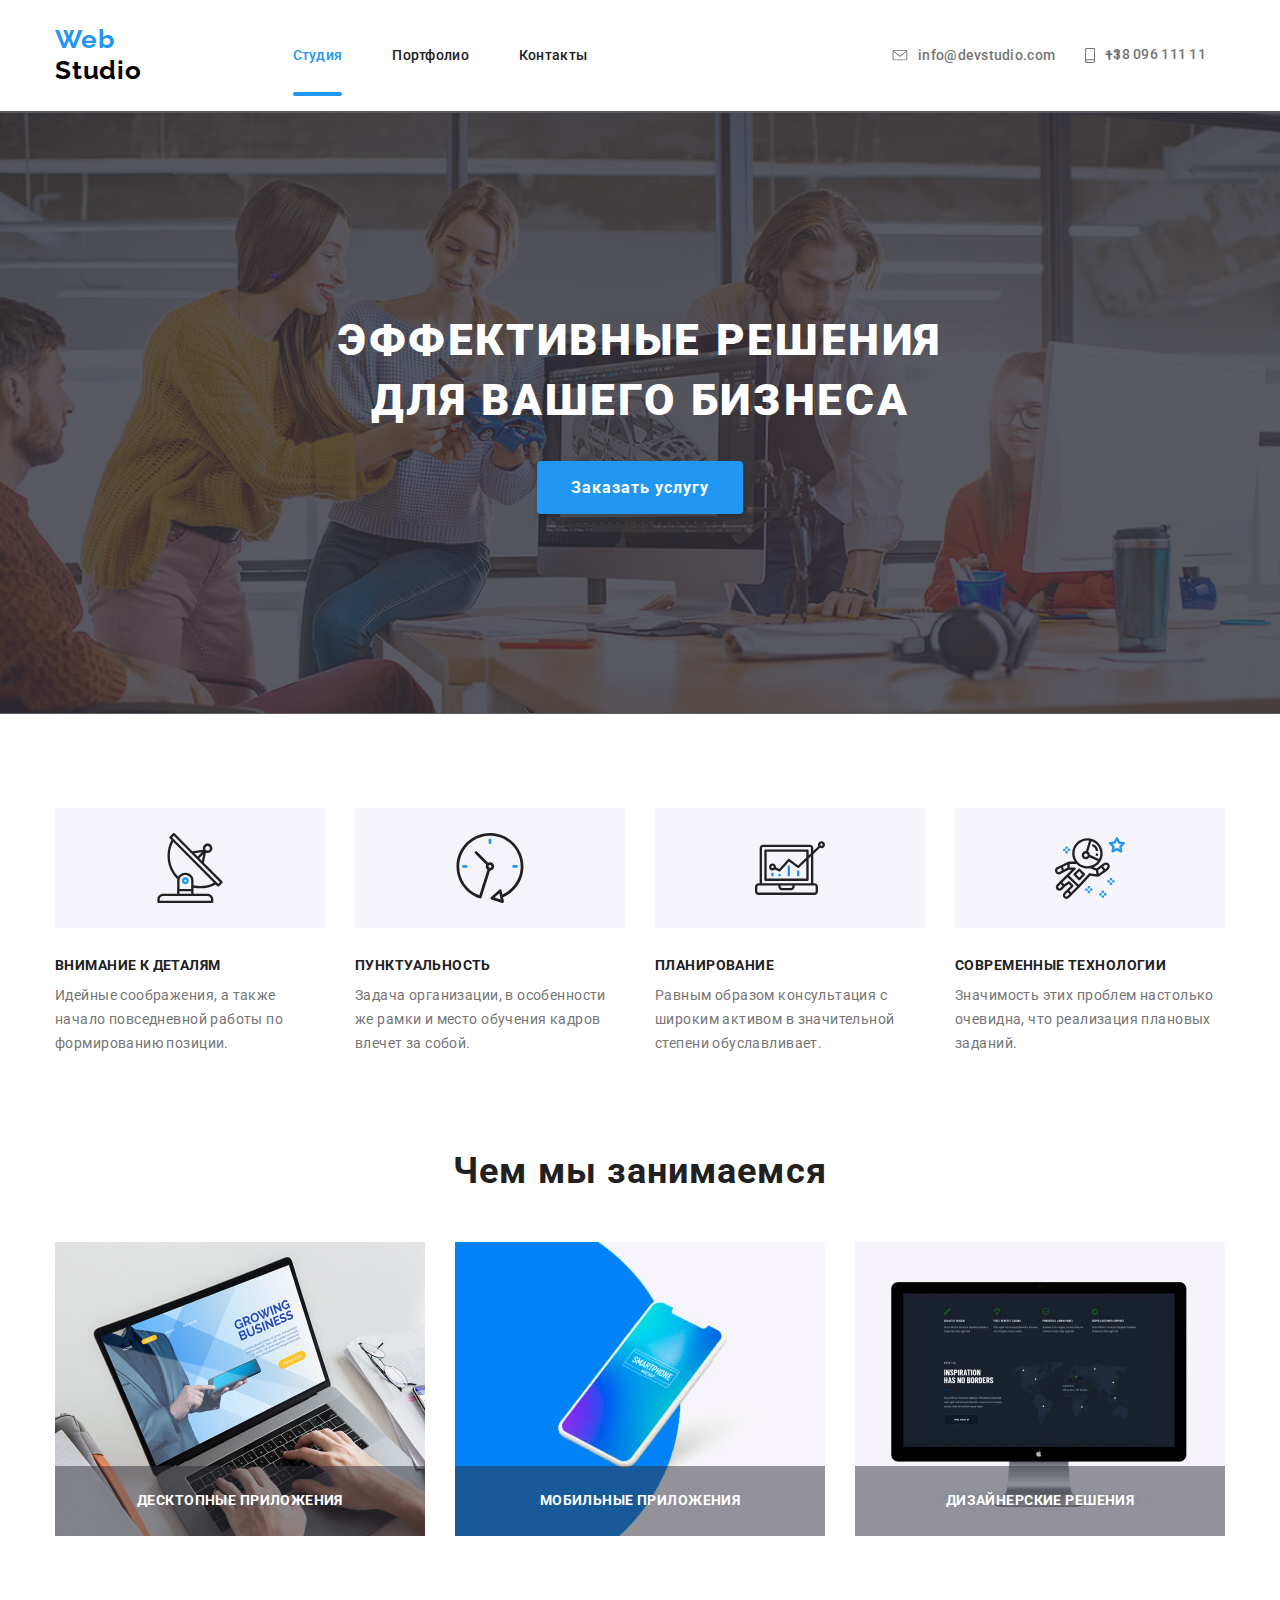
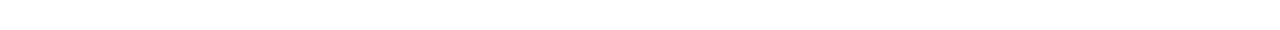
==== commit ea6f949f: "сделал секцию "чем занимаемся"" ====
--- a/index.html
+++ b/index.html
@@ -151,7 +151,7 @@
         </div>
       </section>
     <!--Чем Занимаемся-->
-    <!--<section class="what-we-do">
+    <section class="what-we-do">
         <div class="container">
           <h2 class="heading-title">Чем мы занимаемся</h2>
           <ul class="what-we-do-list list">
@@ -181,7 +181,7 @@
             </li>
           </ul>
         </div>
-      </section>-->
+      </section>
     <!--Команда-->
     <!--<section class="team">
         <div class="container">
--- a/css/main.min.css
+++ b/css/main.min.css
@@ -1,2 +1,2 @@
-/*! normalize.css v8.0.1 | MIT License | github.com/necolas/normalize.css */html{line-height:1.15;-webkit-text-size-adjust:100%}body{margin:0}main{display:block}h1{font-size:2em;margin:0.67em 0}hr{box-sizing:content-box;height:0;overflow:visible}pre{font-family:monospace, monospace;font-size:1em}a{background-color:transparent}abbr[title]{border-bottom:none;text-decoration:underline;text-decoration:underline dotted}b,strong{font-weight:bolder}code,kbd,samp{font-family:monospace, monospace;font-size:1em}small{font-size:80%}sub,sup{font-size:75%;line-height:0;position:relative;vertical-align:baseline}sub{bottom:-0.25em}sup{top:-0.5em}img{border-style:none}button,input,optgroup,select,textarea{font-family:inherit;font-size:100%;line-height:1.15;margin:0}button,input{overflow:visible}button,select{text-transform:none}button,[type="button"],[type="reset"],[type="submit"]{-webkit-appearance:button}button::-moz-focus-inner,[type="button"]::-moz-focus-inner,[type="reset"]::-moz-focus-inner,[type="submit"]::-moz-focus-inner{border-style:none;padding:0}button:-moz-focusring,[type="button"]:-moz-focusring,[type="reset"]:-moz-focusring,[type="submit"]:-moz-focusring{outline:1px dotted ButtonText}fieldset{padding:0.35em 0.75em 0.625em}legend{box-sizing:border-box;color:inherit;display:table;max-width:100%;padding:0;white-space:normal}progress{vertical-align:baseline}textarea{overflow:auto}[type="checkbox"],[type="radio"]{box-sizing:border-box;padding:0}[type="number"]::-webkit-inner-spin-button,[type="number"]::-webkit-outer-spin-button{height:auto}[type="search"]{-webkit-appearance:textfield;outline-offset:-2px}[type="search"]::-webkit-search-decoration{-webkit-appearance:none}::-webkit-file-upload-button{-webkit-appearance:button;font:inherit}details{display:block}summary{display:list-item}template{display:none}[hidden]{display:none}body{background-color:#fff;font-style:normal;font-family:"Roboto",sans-serif;font-size:14px;color:#212121}html{box-sizing:border-box}*,*::before,*::after{box-sizing:inherit}.link{text-decoration:none;display:block}.list{list-style:none;padding:0px;margin:0px}h1,h2,h3,h4,h5,h6{margin-top:0;margin-bottom:0}p{margin:0px}.container{padding-right:15px;padding-left:15px}@media screen and (min-width: 480px){.container{width:480px;margin:0 auto}}@media screen and (min-width: 768px){.container{width:768px;padding-left:15px;padding-right:15px}}@media screen and (min-width: 1200px){.container{width:1200px;padding-left:15px;padding-right:15px}}@media screen and (max-width: 767px){.form-on-backdrop{position:fixed;left:0;top:0;height:100%;width:100%;background-color:rgba(0,0,0,0.5);z-index:100;display:flex;justify-content:center;align-items:center}.modal-form{position:relative;padding:40px;width:450px;height:609px;display:flex;flex-direction:column;background-color:#fff;align-items:center}.modal-label-textarea{position:relative;margin-bottom:20px;transition:transform 250ms cubic-bezier(0.4, 0, 0.2, 1)}.modal-form-text{padding-top:12px;padding-right:16px;padding-bottom:12px;padding-left:16px;width:370px;height:120px;resize:none}.modal-span-text{position:absolute;top:12px;left:16px;color:#757575;transition:transform 250ms cubic-bezier(0.4, 0, 0.2, 1)}.modal-label-textarea:focus-within>.modal-span-text,.modal-form-text:not(:placeholder-shown)+.modal-span-text{transform:translate(-10px, -35px);color:#2196f3}.modal-wrapper{position:relative;margin-bottom:28px}.modal-label{position:absolute;left:42px;color:#757575;top:50%;transform:translate(0%, -50%);transition:transform 250ms cubic-bezier(0.4, 0, 0.2, 1)}.icon-form{position:absolute;display:inline-block;width:18px;height:18px;top:50%;left:16px;transform:translateY(-50%)}.modal-form-title{padding-top:11px;padding-right:16px;padding-bottom:11px;padding-left:42px;width:370px;height:40px}.modal-form-title,.modal-form-text{display:block;font-family:"Roboto",sans-serif;font-weight:normal;font-size:14px;letter-spacing:0.01em;border:1px solid rgba(33,33,33,0.2);border-radius:4px;color:#757575}.modal-form-name{font-size:20px;font-weight:700;letter-spacing:0.03em;margin-bottom:30px;text-align:center}.modal-form-title:focus+.modal-label,.modal-form-title:not(:placeholder-shown)+.modal-label,.modal-form-title:focus ~ .icon-form-span{transform:translate(-25px, -40px);color:#2196f3;fill:#2196f3}.modal-form-title ~ .icon-form-span{transition:fill 250ms cubic-bezier(0.4, 0, 0.2, 1)}.modal-form-title:focus,.modal-form-text:focus{outline:none;border-color:#2196f3}.modal-form-span{font-weight:normal;font-size:14px;letter-spacing:0.03em;color:#757575;margin-left:7px}.modal-form-span a{color:#2196f3}.modal-form-label{display:flex;align-items:center;margin-bottom:30px}.modal-form-my-check{display:inline-block;width:16px;height:15px;border:solid 2px #000000;border-radius:2px}.icon-check{width:100%;height:100%}.modal-form-check{position:absolute;width:1px;height:1px;margin:-1px;border:0;padding:0;clip:rect(0 0 0 0);overflow:hidden}.modal-form-check:checked ~ .modal-form-my-check{background-color:#2196f3;border:transparent}.modal-close-btn{display:flex;align-items:center;position:absolute;top:8px;right:8px;border-radius:50%;background-color:transparent;border:solid 1px rgba(0,0,0,0.1);cursor:pointer;padding:0px;width:30px;height:30px;transition:fill 250ms cubic-bezier(0.4, 0, 0.2, 1)}.modal-close-btn:hover{fill:#2196f3}.icon-close1{margin:auto;width:18px;height:18px}.is-hidden{visibility:hidden;opacity:0;pointer-events:none}.modal-form-accept{width:200px;height:50px;box-shadow:0px 4px 4px rgba(0,0,0,0.15);border-radius:4px;border:transparent;cursor:pointer;background-color:#2196f3;font-size:16px;letter-spacing:0.06em;font-weight:700;color:#fff}}@media screen and (min-width: 768px){.form-on-backdrop{position:fixed;left:0;top:0;height:100%;width:100%;background-color:rgba(0,0,0,0.5);z-index:100;display:flex;justify-content:center;align-items:center}.modal-form{position:relative;padding:40px;width:450px;height:609px;display:flex;flex-direction:column;background-color:#fff;align-items:center}.modal-label-textarea{position:relative;margin-bottom:20px;transition:transform 250ms cubic-bezier(0.4, 0, 0.2, 1)}.modal-form-text{padding-top:12px;padding-right:16px;padding-bottom:12px;padding-left:16px;width:370px;height:120px;resize:none}.modal-span-text{position:absolute;top:12px;left:16px;color:#757575;transition:transform 250ms cubic-bezier(0.4, 0, 0.2, 1)}.modal-label-textarea:focus-within>.modal-span-text,.modal-form-text:not(:placeholder-shown)+.modal-span-text{transform:translate(-10px, -35px);color:#2196f3}.modal-wrapper{position:relative;margin-bottom:28px}.modal-label{position:absolute;left:42px;color:#757575;top:50%;transform:translate(0%, -50%);transition:transform 250ms cubic-bezier(0.4, 0, 0.2, 1)}.icon-form{position:absolute;display:inline-block;width:18px;height:18px;top:50%;left:16px;transform:translateY(-50%)}.modal-form-title{padding-top:11px;padding-right:16px;padding-bottom:11px;padding-left:42px;width:370px;height:40px}.modal-form-title,.modal-form-text{display:block;font-family:"Roboto",sans-serif;font-weight:normal;font-size:14px;letter-spacing:0.01em;border:1px solid rgba(33,33,33,0.2);border-radius:4px;color:#757575}.modal-form-name{font-size:20px;font-weight:700;letter-spacing:0.03em;margin-bottom:30px;text-align:center}.modal-form-title:focus+.modal-label,.modal-form-title:not(:placeholder-shown)+.modal-label,.modal-form-title:focus ~ .icon-form-span{transform:translate(-25px, -40px);color:#2196f3;fill:#2196f3}.modal-form-title ~ .icon-form-span{transition:fill 250ms cubic-bezier(0.4, 0, 0.2, 1)}.modal-form-title:focus,.modal-form-text:focus{outline:none;border-color:#2196f3}.modal-form-span{font-weight:normal;font-size:14px;letter-spacing:0.03em;color:#757575;margin-left:7px}.modal-form-span a{color:#2196f3}.modal-form-label{display:flex;align-items:center;margin-bottom:30px}.modal-form-my-check{display:inline-block;width:16px;height:15px;border:solid 2px #000000;border-radius:2px}.icon-check{width:100%;height:100%}.modal-form-check{position:absolute;width:1px;height:1px;margin:-1px;border:0;padding:0;clip:rect(0 0 0 0);overflow:hidden}.modal-form-check:checked ~ .modal-form-my-check{background-color:#2196f3;border:transparent}.modal-close-btn{display:flex;align-items:center;position:absolute;top:8px;right:8px;border-radius:50%;background-color:transparent;border:solid 1px rgba(0,0,0,0.1);cursor:pointer;padding:0px;width:30px;height:30px;transition:fill 250ms cubic-bezier(0.4, 0, 0.2, 1)}.modal-close-btn:hover{fill:#2196f3}.icon-close1{margin:auto;width:18px;height:18px}.is-hidden{visibility:hidden;opacity:0;pointer-events:none}.modal-form-accept{width:200px;height:50px;box-shadow:0px 4px 4px rgba(0,0,0,0.15);border-radius:4px;border:transparent;cursor:pointer;background-color:#2196f3;font-size:16px;letter-spacing:0.06em;font-weight:700;color:#fff}}@media screen and (min-width: 1200px){.form-on-backdrop{position:fixed;left:0;top:0;height:100%;width:100%;background-color:rgba(0,0,0,0.5);z-index:100;display:flex;justify-content:center;align-items:center}.modal-form{position:relative;padding:40px;width:528px;height:581px;display:flex;flex-direction:column;background-color:#fff;align-items:center}.modal-label-textarea{position:relative;margin-bottom:20px;transition:transform 250ms cubic-bezier(0.4, 0, 0.2, 1)}.modal-form-text{padding-top:12px;padding-right:16px;padding-bottom:12px;padding-left:16px;width:448px;height:120px;resize:none}.modal-span-text{position:absolute;top:12px;left:16px;color:#757575;transform:translateY(0%, -50%);transition:transform 250ms cubic-bezier(0.4, 0, 0.2, 1)}.modal-label-textarea:focus-within>.modal-span-text,.modal-form-text:not(:placeholder-shown)+.modal-span-text{transform:translate(-10px, -35px);color:#2196f3}.modal-wrapper{position:relative;margin-bottom:28px}.modal-label{position:absolute;left:42px;color:#757575;top:50%;transform:translate(0%, -50%);transition:transform 250ms cubic-bezier(0.4, 0, 0.2, 1)}.icon-form{position:absolute;display:inline-block;width:18px;height:18px;top:50%;left:16px;transform:translateY(-50%)}.modal-form-title{padding-top:11px;padding-right:16px;padding-bottom:11px;padding-left:42px;width:448px;height:40px}.modal-form-title,.modal-form-text{display:block;font-family:"Roboto",sans-serif;font-weight:normal;font-size:14px;letter-spacing:0.01em;border:1px solid rgba(33,33,33,0.2);border-radius:4px;color:#757575}.modal-form-name{font-size:20px;font-weight:700;letter-spacing:0.03em;margin-bottom:30px}.modal-form-title:focus+.modal-label,.modal-form-title:not(:placeholder-shown)+.modal-label,.modal-form-title:focus ~ .icon-form-span{transform:translate(-25px, -40px);color:#2196f3;fill:#2196f3}.modal-form-title ~ .icon-form-span{transition:fill 250ms cubic-bezier(0.4, 0, 0.2, 1)}.modal-form-title:focus,.modal-form-text:focus{outline:none;border-color:#2196f3}.modal-form-span{font-weight:normal;font-size:14px;letter-spacing:0.03em;color:#757575;margin-left:7px}.modal-form-span a{color:#2196f3}.modal-form-label{display:flex;align-items:center;margin-bottom:30px}.modal-form-my-check{display:inline-block;width:16px;height:15px;border:solid 2px #000000;border-radius:2px}.icon-check{width:100%;height:100%}.modal-form-check{position:absolute;width:1px;height:1px;margin:-1px;border:0;padding:0;clip:rect(0 0 0 0);overflow:hidden}.modal-form-check:checked ~ .modal-form-my-check{background-color:#2196f3;border:transparent}.modal-close-btn{display:flex;align-items:center;position:absolute;top:8px;right:8px;border-radius:50%;background-color:transparent;border:solid 1px rgba(0,0,0,0.1);cursor:pointer;padding:0px;width:30px;height:30px;transition:fill 250ms cubic-bezier(0.4, 0, 0.2, 1)}.modal-close-btn:hover{fill:#2196f3}.icon-close1{margin:auto;width:18px;height:18px}.is-hidden{visibility:hidden;opacity:0;pointer-events:none}.modal-form-accept{width:200px;height:50px;box-shadow:0px 4px 4px rgba(0,0,0,0.15);border-radius:4px;border:transparent;cursor:pointer;background-color:#2196f3;font-size:16px;letter-spacing:0.06em;font-weight:700;color:#fff}}.logo{font-family:"Raleway",sans-serif;font-weight:700;font-size:26px;line-height:1.19;letter-spacing:0.03em;color:#000000;margin-right:85px;padding-top:24px;padding-bottom:25px}.logo-part{color:#2196f3}.navigation-list-link,.navigation-contacts-list-link{font-family:"Roboto",sans-serif;font-style:normal;font-weight:500;font-size:14px;line-height:1.4px;letter-spacing:0.02em;text-decoration:none;padding-top:32px;padding-bottom:32px;color:#212121;transition:color 250ms cubic-bezier(0.4, 0, 0.2, 1)}.icon-phone{fill:currentColor;margin-right:10px;width:10px;height:15px}.icon-mail{fill:currentColor;margin-right:10px;width:16px;height:11px}@media screen and (max-width: 767px){.header{position:relative;max-width:480px;margin:0 auto}.link{display:inline}.container{display:flex;justify-content:space-between;align-items:center}.logo{display:block;padding:0;font-size:24px;line-height:1.16;letter-spacing:0.03em}.menu-btn{padding:10px 0;background-color:transparent;border:none;cursor:pointer}.menu-btn:hover,.menu-btn:focus{fill:#2196f3}.menu-btn.is-open .icon-close{display:block}.menu-btn.is-open .icon-burger{display:none}.icon-close{display:none}.header-menu{display:none;display:block;padding-top:60px;padding-bottom:60px;position:absolute;top:100%;right:0;left:0;width:100%;background-color:#fff;text-align:center;border-top:solid 1px;border-bottom:solid 1px;border-color:#ececec;box-shadow:0px 4px 8px rgba(0,0,0,0.04),0px 2px 4px rgba(0,0,0,0.08),0px 1px 3px rgba(0,0,0,0.16);transform:translateX(200%);transition:transform 250ms cubic-bezier(0.4, 0, 0.2, 1)}.header-menu.is-open{transform:translateX(0)}.navigation-list-link,.navigation-contacts-list-link{font-family:"Roboto",sans-serif;font-style:normal;font-weight:500;font-size:18px;line-height:1.16;letter-spacing:0.02em;text-decoration:none;padding:0;transition:color 250ms cubic-bezier(0.4, 0, 0.2, 1)}.navigation-list-link.navigation-contacts-list-link,.navigation-contacts-list-link.navigation-contacts-list-link{color:#757575}.navigation-list-link.navigation-list-link,.navigation-contacts-list-link.navigation-list-link{color:#212121}.navigation-list-link{position:relative}.navigation-list-link.current{color:#2196f3}.navigation-list-link:hover,.navigation-list-link:focus{color:#2196f3}.current::after{position:absolute;content:"";display:block;width:100%;left:0;right:0;height:4px;background-color:#2196f3;border-radius:2px;bottom:-8px}.navigation-list{margin-bottom:60px}.navigation-list-item:not(:last-child){margin-bottom:40px}.navigation-list-link{padding:0}.navigation-contacts{margin-bottom:60px}.navigation-contacts-list:not(:last-child){margin-bottom:16px}.navigation-contacts-list-link{color:#757575}.navigation-contacts-list-link:hover,.navigation-contacts-list-link:focus{color:#2196f3}.icon-phone{fill:currentColor;margin-right:10px;width:10px;height:15px}.icon-phone:hover,.icon-phone:focus{fill:#2196f3}.icon-mail{fill:currentColor;margin-right:10px;width:16px;height:11px}.icon-mail:hover,.icon-mail:focus{fill:#2196f3}}@media screen and (min-width: 768px) and (max-width: 1199px){.menu-btn{display:none}.logo{display:block;padding:0;font-size:24px;line-height:1.16;letter-spacing:0.03em;margin-right:68px;padding-top:26px;padding-bottom:26px}.container{display:flex;justify-content:space-between;align-items:center;padding-top:0;padding-bottom:0}.header-menu{display:flex;align-items:center}.navigation-list{display:flex}.navigation-list-item:not(:last-child){margin-right:50px}.navigation-list-link,.navigation-contacts-list-link{font-family:"Roboto",sans-serif;font-style:normal;font-weight:500;font-size:14px;line-height:1.14;letter-spacing:0.02em;text-decoration:none;padding:0;transition:color 250ms cubic-bezier(0.4, 0, 0.2, 1)}.navigation-list-link.navigation-contacts-list-link,.navigation-contacts-list-link.navigation-contacts-list-link{color:#757575}.navigation-list-link.navigation-list-link,.navigation-contacts-list-link.navigation-list-link{color:#212121}.navigation-list-link{position:relative}.navigation-list-link.current{color:#2196f3}.navigation-list-link:hover,.navigation-list-link:focus{color:#2196f3}.current::after{position:absolute;content:"";display:block;width:100%;left:0;right:0;height:4px;background-color:#2196f3;border-radius:2px;bottom:-8px}.navigation-contacts{display:flex;flex-direction:column;margin-left:68px}.navigation-contacts-list:not(:last-child){margin-bottom:10px}.navigation-contacts-list-link{color:#757575}.navigation-contacts-list-link:hover,.navigation-contacts-list-link:focus{color:#2196f3}.icon-phone{fill:currentColor;margin-right:10px;width:10px;height:15px}.icon-phone:hover,.icon-phone:focus{fill:#2196f3}.icon-mail{fill:currentColor;margin-right:10px;width:16px;height:11px}.icon-mail:hover,.icon-mail:focus{fill:#2196f3}}@media screen and (min-width: 1200px){.header>.container{display:flex;align-items:center;justify-content:flex-start}.container{padding-top:0px;padding-bottom:0px}.menu-btn{display:none}.header-menu{display:flex;align-items:center}.navigation-list{display:flex;padding-left:0px}.navigation-list-item:not(:last-child){margin-right:50px}.navigation-contacts{display:flex;align-items:center;flex-direction:row;margin-left:305px}.navigation-contacts-list:not(:last-child){margin-right:30px}.navigation-list-link{position:relative}.navigation-list-link.current{color:#2196f3}.navigation-list-link:hover,.navigation-list-link:focus{color:#2196f3}.current::after{position:absolute;content:"";display:block;width:100%;left:0;right:0;height:4px;background-color:#2196f3;border-radius:2px;bottom:-8px}.navigation-contacts-list-link{display:flex;align-items:center;color:#757575}.navigation-contacts-list-link:hover,.navigation-contacts-list-link:focus{color:#2196f3}.icon-phone{fill:currentColor;margin-right:10px;width:10px;height:15px}.icon-phone:hover,.icon-phone:focus{fill:#2196f3}.icon-mail{fill:currentColor;margin-right:10px;width:16px;height:11px}.icon-mail:hover,.icon-mail:focus{fill:#2196f3}}@media screen and (max-width: 767px){.hero{background-image:linear-gradient(rgba(47,48,58,0.8), rgba(47,48,58,0.8)),url(../images/main-page/hero/hero-img-480.jpg);background-repeat:no-repeat;background-position:center;margin-right:auto;margin-left:auto;text-align:center;width:480px;height:400px}.hero .container{padding-top:118px;padding-bottom:118px;display:flex;flex-wrap:wrap;justify-content:center}.hero-title{margin-bottom:30px;font-family:"Roboto",sans-serif;font-weight:900;font-size:26px;line-height:1.61;text-align:center;letter-spacing:0.06em;text-transform:uppercase;color:#fff}.modal-btn{padding-top:10px;padding-right:32px;padding-bottom:10px;padding-left:32px;font-family:"Roboto",sans-serif;font-weight:700;font-size:16px;line-height:1.87;text-align:center;letter-spacing:0.06em;color:#fff;background-color:#2196f3;border-radius:4px;cursor:pointer;border-color:transparent;box-shadow:0px 4px 4px rgba(0,0,0,0.15);transition:background-color 250ms cubic-bezier(0.4, 0, 0.2, 1)}.modal-btn:hover,.modal-btn:focus{background-color:#188ce8}}@media screen and (min-width: 768px) and (max-width: 1199px){.hero{background-image:linear-gradient(rgba(47,48,58,0.8), rgba(47,48,58,0.8)),url(../images/main-page/hero/hero-img-768.jpg);background-repeat:no-repeat;background-position:center;margin-right:auto;margin-left:auto;text-align:center;width:768px;height:400px}.hero .container{padding-top:118px;padding-bottom:118px;display:flex;flex-direction:column;justify-content:center}.hero-title{margin-bottom:30px;font-family:"Roboto",sans-serif;font-weight:900;font-size:26px;line-height:1.61;text-align:center;letter-spacing:0.06em;text-transform:uppercase;color:#fff}.modal-btn{padding-top:10px;padding-right:32px;padding-bottom:10px;padding-left:32px;font-family:"Roboto",sans-serif;font-weight:700;font-size:16px;line-height:1.87;text-align:center;letter-spacing:0.06em;color:#fff;background-color:#2196f3;border-radius:4px;cursor:pointer;border-color:transparent;box-shadow:0px 4px 4px rgba(0,0,0,0.15);transition:background-color 250ms cubic-bezier(0.4, 0, 0.2, 1)}.modal-btn:hover,.modal-btn:focus{background-color:#188ce8}}@media screen and (min-width: 1200px){.hero{background-image:linear-gradient(rgba(47,48,58,0.8), rgba(47,48,58,0.8)),url(../images/main-page/hero/hero-img-1600.jpg);background-repeat:no-repeat;background-position:center;margin-right:auto;margin-left:auto;padding-top:200px;padding-bottom:200px;text-align:center}.hero-title{margin-bottom:30px;font-family:"Roboto",sans-serif;font-weight:900;font-size:44px;line-height:1.36;text-align:center;letter-spacing:0.06em;text-transform:uppercase;color:#fff}.modal-btn{padding-top:10px;padding-right:32px;padding-bottom:10px;padding-left:32px;font-family:"Roboto",sans-serif;font-weight:700;font-size:16px;line-height:1.87;text-align:center;letter-spacing:0.06em;color:#fff;background-color:#2196f3;border-radius:4px;cursor:pointer;border-color:transparent;box-shadow:0px 4px 4px rgba(0,0,0,0.15);transition:background-color 250ms cubic-bezier(0.4, 0, 0.2, 1)}.modal-btn:hover,.modal-btn:focus{background-color:#188ce8}}@media screen and (max-width: 767px){.about-us{padding-top:60px}.about-us-list-item:not(:last-child){margin-bottom:30px}.about-us-title{text-align:center;margin-bottom:10px;font-weight:700;font-size:14px;line-height:1.14;letter-spacing:0.03em;text-transform:uppercase;color:#212121}.description{font-weight:400;font-size:14px;line-height:1.71;letter-spacing:0.03em;color:#757575}.box{display:flex;justify-content:center;align-items:center;margin-bottom:30px;background-color:#f5f4fa;height:120px}.icon-img{height:70px;width:70px}}@media screen and (min-width: 768px){.about-us{padding-top:60px}.about-us-list{display:flex;flex-wrap:wrap}.about-us-list-item:nth-child(-n+2){margin-bottom:30px}.about-us-list-item:nth-child(odd){margin-right:30px}.about-us-list-item-img{display:block;padding-top:25px;padding-right:100px;padding-bottom:25px;padding-left:100px;margin-bottom:30px;width:270px;height:120px;background-color:#f5f4fa}.about-us-title{display:inline-block;margin-bottom:10px;font-weight:700;font-size:14px;line-height:1.14;letter-spacing:0.03em;text-transform:uppercase;color:#212121}.description{font-weight:400;font-size:14px;line-height:1.71;letter-spacing:0.03em;color:#757575}.box{display:flex;justify-content:center;align-items:center;margin-bottom:30px;background-color:#f5f4fa;width:354px;height:120px}.icon-img{height:70px;width:70px}}
+/*! normalize.css v8.0.1 | MIT License | github.com/necolas/normalize.css */html{line-height:1.15;-webkit-text-size-adjust:100%}body{margin:0}main{display:block}h1{font-size:2em;margin:0.67em 0}hr{box-sizing:content-box;height:0;overflow:visible}pre{font-family:monospace, monospace;font-size:1em}a{background-color:transparent}abbr[title]{border-bottom:none;text-decoration:underline;text-decoration:underline dotted}b,strong{font-weight:bolder}code,kbd,samp{font-family:monospace, monospace;font-size:1em}small{font-size:80%}sub,sup{font-size:75%;line-height:0;position:relative;vertical-align:baseline}sub{bottom:-0.25em}sup{top:-0.5em}img{border-style:none}button,input,optgroup,select,textarea{font-family:inherit;font-size:100%;line-height:1.15;margin:0}button,input{overflow:visible}button,select{text-transform:none}button,[type="button"],[type="reset"],[type="submit"]{-webkit-appearance:button}button::-moz-focus-inner,[type="button"]::-moz-focus-inner,[type="reset"]::-moz-focus-inner,[type="submit"]::-moz-focus-inner{border-style:none;padding:0}button:-moz-focusring,[type="button"]:-moz-focusring,[type="reset"]:-moz-focusring,[type="submit"]:-moz-focusring{outline:1px dotted ButtonText}fieldset{padding:0.35em 0.75em 0.625em}legend{box-sizing:border-box;color:inherit;display:table;max-width:100%;padding:0;white-space:normal}progress{vertical-align:baseline}textarea{overflow:auto}[type="checkbox"],[type="radio"]{box-sizing:border-box;padding:0}[type="number"]::-webkit-inner-spin-button,[type="number"]::-webkit-outer-spin-button{height:auto}[type="search"]{-webkit-appearance:textfield;outline-offset:-2px}[type="search"]::-webkit-search-decoration{-webkit-appearance:none}::-webkit-file-upload-button{-webkit-appearance:button;font:inherit}details{display:block}summary{display:list-item}template{display:none}[hidden]{display:none}body{background-color:#fff;font-style:normal;font-family:"Roboto",sans-serif;font-size:14px;color:#212121}html{box-sizing:border-box}*,*::before,*::after{box-sizing:inherit}.link{text-decoration:none;display:block}.list{list-style:none;padding:0px;margin:0px}h1,h2,h3,h4,h5,h6{margin-top:0;margin-bottom:0}p{margin:0px}.container{padding-right:15px;padding-left:15px}@media screen and (min-width: 480px){.container{width:480px;margin:0 auto}}@media screen and (min-width: 768px){.container{width:768px;padding-left:15px;padding-right:15px}}@media screen and (min-width: 1200px){.container{width:1200px;padding-left:15px;padding-right:15px}}@media screen and (max-width: 767px){.form-on-backdrop{position:fixed;left:0;top:0;height:100%;width:100%;background-color:rgba(0,0,0,0.5);z-index:100;display:flex;justify-content:center;align-items:center}.modal-form{position:relative;padding:40px;width:450px;height:609px;display:flex;flex-direction:column;background-color:#fff;align-items:center}.modal-label-textarea{position:relative;margin-bottom:20px;transition:transform 250ms cubic-bezier(0.4, 0, 0.2, 1)}.modal-form-text{padding-top:12px;padding-right:16px;padding-bottom:12px;padding-left:16px;width:370px;height:120px;resize:none}.modal-span-text{position:absolute;top:12px;left:16px;color:#757575;transition:transform 250ms cubic-bezier(0.4, 0, 0.2, 1)}.modal-label-textarea:focus-within>.modal-span-text,.modal-form-text:not(:placeholder-shown)+.modal-span-text{transform:translate(-10px, -35px);color:#2196f3}.modal-wrapper{position:relative;margin-bottom:28px}.modal-label{position:absolute;left:42px;color:#757575;top:50%;transform:translate(0%, -50%);transition:transform 250ms cubic-bezier(0.4, 0, 0.2, 1)}.icon-form{position:absolute;display:inline-block;width:18px;height:18px;top:50%;left:16px;transform:translateY(-50%)}.modal-form-title{padding-top:11px;padding-right:16px;padding-bottom:11px;padding-left:42px;width:370px;height:40px}.modal-form-title,.modal-form-text{display:block;font-family:"Roboto",sans-serif;font-weight:normal;font-size:14px;letter-spacing:0.01em;border:1px solid rgba(33,33,33,0.2);border-radius:4px;color:#757575}.modal-form-name{font-size:20px;font-weight:700;letter-spacing:0.03em;margin-bottom:30px;text-align:center}.modal-form-title:focus+.modal-label,.modal-form-title:not(:placeholder-shown)+.modal-label,.modal-form-title:focus ~ .icon-form-span{transform:translate(-25px, -40px);color:#2196f3;fill:#2196f3}.modal-form-title ~ .icon-form-span{transition:fill 250ms cubic-bezier(0.4, 0, 0.2, 1)}.modal-form-title:focus,.modal-form-text:focus{outline:none;border-color:#2196f3}.modal-form-span{font-weight:normal;font-size:14px;letter-spacing:0.03em;color:#757575;margin-left:7px}.modal-form-span a{color:#2196f3}.modal-form-label{display:flex;align-items:center;margin-bottom:30px}.modal-form-my-check{display:inline-block;width:16px;height:15px;border:solid 2px #000000;border-radius:2px}.icon-check{width:100%;height:100%}.modal-form-check{position:absolute;width:1px;height:1px;margin:-1px;border:0;padding:0;clip:rect(0 0 0 0);overflow:hidden}.modal-form-check:checked ~ .modal-form-my-check{background-color:#2196f3;border:transparent}.modal-close-btn{display:flex;align-items:center;position:absolute;top:8px;right:8px;border-radius:50%;background-color:transparent;border:solid 1px rgba(0,0,0,0.1);cursor:pointer;padding:0px;width:30px;height:30px;transition:fill 250ms cubic-bezier(0.4, 0, 0.2, 1)}.modal-close-btn:hover{fill:#2196f3}.icon-close1{margin:auto;width:18px;height:18px}.is-hidden{visibility:hidden;opacity:0;pointer-events:none}.modal-form-accept{width:200px;height:50px;box-shadow:0px 4px 4px rgba(0,0,0,0.15);border-radius:4px;border:transparent;cursor:pointer;background-color:#2196f3;font-size:16px;letter-spacing:0.06em;font-weight:700;color:#fff}}@media screen and (min-width: 768px){.form-on-backdrop{position:fixed;left:0;top:0;height:100%;width:100%;background-color:rgba(0,0,0,0.5);z-index:100;display:flex;justify-content:center;align-items:center}.modal-form{position:relative;padding:40px;width:450px;height:609px;display:flex;flex-direction:column;background-color:#fff;align-items:center}.modal-label-textarea{position:relative;margin-bottom:20px;transition:transform 250ms cubic-bezier(0.4, 0, 0.2, 1)}.modal-form-text{padding-top:12px;padding-right:16px;padding-bottom:12px;padding-left:16px;width:370px;height:120px;resize:none}.modal-span-text{position:absolute;top:12px;left:16px;color:#757575;transition:transform 250ms cubic-bezier(0.4, 0, 0.2, 1)}.modal-label-textarea:focus-within>.modal-span-text,.modal-form-text:not(:placeholder-shown)+.modal-span-text{transform:translate(-10px, -35px);color:#2196f3}.modal-wrapper{position:relative;margin-bottom:28px}.modal-label{position:absolute;left:42px;color:#757575;top:50%;transform:translate(0%, -50%);transition:transform 250ms cubic-bezier(0.4, 0, 0.2, 1)}.icon-form{position:absolute;display:inline-block;width:18px;height:18px;top:50%;left:16px;transform:translateY(-50%)}.modal-form-title{padding-top:11px;padding-right:16px;padding-bottom:11px;padding-left:42px;width:370px;height:40px}.modal-form-title,.modal-form-text{display:block;font-family:"Roboto",sans-serif;font-weight:normal;font-size:14px;letter-spacing:0.01em;border:1px solid rgba(33,33,33,0.2);border-radius:4px;color:#757575}.modal-form-name{font-size:20px;font-weight:700;letter-spacing:0.03em;margin-bottom:30px;text-align:center}.modal-form-title:focus+.modal-label,.modal-form-title:not(:placeholder-shown)+.modal-label,.modal-form-title:focus ~ .icon-form-span{transform:translate(-25px, -40px);color:#2196f3;fill:#2196f3}.modal-form-title ~ .icon-form-span{transition:fill 250ms cubic-bezier(0.4, 0, 0.2, 1)}.modal-form-title:focus,.modal-form-text:focus{outline:none;border-color:#2196f3}.modal-form-span{font-weight:normal;font-size:14px;letter-spacing:0.03em;color:#757575;margin-left:7px}.modal-form-span a{color:#2196f3}.modal-form-label{display:flex;align-items:center;margin-bottom:30px}.modal-form-my-check{display:inline-block;width:16px;height:15px;border:solid 2px #000000;border-radius:2px}.icon-check{width:100%;height:100%}.modal-form-check{position:absolute;width:1px;height:1px;margin:-1px;border:0;padding:0;clip:rect(0 0 0 0);overflow:hidden}.modal-form-check:checked ~ .modal-form-my-check{background-color:#2196f3;border:transparent}.modal-close-btn{display:flex;align-items:center;position:absolute;top:8px;right:8px;border-radius:50%;background-color:transparent;border:solid 1px rgba(0,0,0,0.1);cursor:pointer;padding:0px;width:30px;height:30px;transition:fill 250ms cubic-bezier(0.4, 0, 0.2, 1)}.modal-close-btn:hover{fill:#2196f3}.icon-close1{margin:auto;width:18px;height:18px}.is-hidden{visibility:hidden;opacity:0;pointer-events:none}.modal-form-accept{width:200px;height:50px;box-shadow:0px 4px 4px rgba(0,0,0,0.15);border-radius:4px;border:transparent;cursor:pointer;background-color:#2196f3;font-size:16px;letter-spacing:0.06em;font-weight:700;color:#fff}}@media screen and (min-width: 1200px){.form-on-backdrop{position:fixed;left:0;top:0;height:100%;width:100%;background-color:rgba(0,0,0,0.5);z-index:100;display:flex;justify-content:center;align-items:center}.modal-form{position:relative;padding:40px;width:528px;height:581px;display:flex;flex-direction:column;background-color:#fff;align-items:center}.modal-label-textarea{position:relative;margin-bottom:20px;transition:transform 250ms cubic-bezier(0.4, 0, 0.2, 1)}.modal-form-text{padding-top:12px;padding-right:16px;padding-bottom:12px;padding-left:16px;width:448px;height:120px;resize:none}.modal-span-text{position:absolute;top:12px;left:16px;color:#757575;transform:translateY(0%, -50%);transition:transform 250ms cubic-bezier(0.4, 0, 0.2, 1)}.modal-label-textarea:focus-within>.modal-span-text,.modal-form-text:not(:placeholder-shown)+.modal-span-text{transform:translate(-10px, -35px);color:#2196f3}.modal-wrapper{position:relative;margin-bottom:28px}.modal-label{position:absolute;left:42px;color:#757575;top:50%;transform:translate(0%, -50%);transition:transform 250ms cubic-bezier(0.4, 0, 0.2, 1)}.icon-form{position:absolute;display:inline-block;width:18px;height:18px;top:50%;left:16px;transform:translateY(-50%)}.modal-form-title{padding-top:11px;padding-right:16px;padding-bottom:11px;padding-left:42px;width:448px;height:40px}.modal-form-title,.modal-form-text{display:block;font-family:"Roboto",sans-serif;font-weight:normal;font-size:14px;letter-spacing:0.01em;border:1px solid rgba(33,33,33,0.2);border-radius:4px;color:#757575}.modal-form-name{font-size:20px;font-weight:700;letter-spacing:0.03em;margin-bottom:30px}.modal-form-title:focus+.modal-label,.modal-form-title:not(:placeholder-shown)+.modal-label,.modal-form-title:focus ~ .icon-form-span{transform:translate(-25px, -40px);color:#2196f3;fill:#2196f3}.modal-form-title ~ .icon-form-span{transition:fill 250ms cubic-bezier(0.4, 0, 0.2, 1)}.modal-form-title:focus,.modal-form-text:focus{outline:none;border-color:#2196f3}.modal-form-span{font-weight:normal;font-size:14px;letter-spacing:0.03em;color:#757575;margin-left:7px}.modal-form-span a{color:#2196f3}.modal-form-label{display:flex;align-items:center;margin-bottom:30px}.modal-form-my-check{display:inline-block;width:16px;height:15px;border:solid 2px #000000;border-radius:2px}.icon-check{width:100%;height:100%}.modal-form-check{position:absolute;width:1px;height:1px;margin:-1px;border:0;padding:0;clip:rect(0 0 0 0);overflow:hidden}.modal-form-check:checked ~ .modal-form-my-check{background-color:#2196f3;border:transparent}.modal-close-btn{display:flex;align-items:center;position:absolute;top:8px;right:8px;border-radius:50%;background-color:transparent;border:solid 1px rgba(0,0,0,0.1);cursor:pointer;padding:0px;width:30px;height:30px;transition:fill 250ms cubic-bezier(0.4, 0, 0.2, 1)}.modal-close-btn:hover{fill:#2196f3}.icon-close1{margin:auto;width:18px;height:18px}.is-hidden{visibility:hidden;opacity:0;pointer-events:none}.modal-form-accept{width:200px;height:50px;box-shadow:0px 4px 4px rgba(0,0,0,0.15);border-radius:4px;border:transparent;cursor:pointer;background-color:#2196f3;font-size:16px;letter-spacing:0.06em;font-weight:700;color:#fff}}.logo{font-family:"Raleway",sans-serif;font-weight:700;font-size:26px;line-height:1.19;letter-spacing:0.03em;color:#000000;margin-right:85px;padding-top:24px;padding-bottom:25px}.logo-part{color:#2196f3}.navigation-list-link,.navigation-contacts-list-link{font-family:"Roboto",sans-serif;font-style:normal;font-weight:500;font-size:14px;line-height:1.4px;letter-spacing:0.02em;text-decoration:none;padding-top:32px;padding-bottom:32px;color:#212121;transition:color 250ms cubic-bezier(0.4, 0, 0.2, 1)}.icon-phone{fill:currentColor;margin-right:10px;width:10px;height:15px}.icon-mail{fill:currentColor;margin-right:10px;width:16px;height:11px}@media screen and (max-width: 767px){.header{position:relative;max-width:480px;margin:0 auto}.link{display:inline}.container{display:flex;justify-content:space-between;align-items:center}.logo{display:block;padding:0;font-size:24px;line-height:1.16;letter-spacing:0.03em}.menu-btn{padding:10px 0;background-color:transparent;border:none;cursor:pointer}.menu-btn:hover,.menu-btn:focus{fill:#2196f3}.menu-btn.is-open .icon-close{display:block}.menu-btn.is-open .icon-burger{display:none}.icon-close{display:none}.header-menu{display:none;display:block;padding-top:60px;padding-bottom:60px;position:absolute;top:100%;right:0;left:0;width:100%;background-color:#fff;text-align:center;border-top:solid 1px;border-bottom:solid 1px;border-color:#ececec;box-shadow:0px 4px 8px rgba(0,0,0,0.04),0px 2px 4px rgba(0,0,0,0.08),0px 1px 3px rgba(0,0,0,0.16);transform:translateX(200%);transition:transform 250ms cubic-bezier(0.4, 0, 0.2, 1)}.header-menu.is-open{transform:translateX(0)}.navigation-list-link,.navigation-contacts-list-link{font-family:"Roboto",sans-serif;font-style:normal;font-weight:500;font-size:18px;line-height:1.16;letter-spacing:0.02em;text-decoration:none;padding:0;transition:color 250ms cubic-bezier(0.4, 0, 0.2, 1)}.navigation-list-link.navigation-contacts-list-link,.navigation-contacts-list-link.navigation-contacts-list-link{color:#757575}.navigation-list-link.navigation-list-link,.navigation-contacts-list-link.navigation-list-link{color:#212121}.navigation-list-link{position:relative}.navigation-list-link.current{color:#2196f3}.navigation-list-link:hover,.navigation-list-link:focus{color:#2196f3}.current::after{position:absolute;content:"";display:block;width:100%;left:0;right:0;height:4px;background-color:#2196f3;border-radius:2px;bottom:-8px}.navigation-list{margin-bottom:60px}.navigation-list-item:not(:last-child){margin-bottom:40px}.navigation-list-link{padding:0}.navigation-contacts{margin-bottom:60px}.navigation-contacts-list:not(:last-child){margin-bottom:16px}.navigation-contacts-list-link{color:#757575}.navigation-contacts-list-link:hover,.navigation-contacts-list-link:focus{color:#2196f3}.icon-phone{fill:currentColor;margin-right:10px;width:10px;height:15px}.icon-phone:hover,.icon-phone:focus{fill:#2196f3}.icon-mail{fill:currentColor;margin-right:10px;width:16px;height:11px}.icon-mail:hover,.icon-mail:focus{fill:#2196f3}}@media screen and (min-width: 768px) and (max-width: 1199px){.menu-btn{display:none}.logo{display:block;padding:0;font-size:24px;line-height:1.16;letter-spacing:0.03em;margin-right:68px;padding-top:26px;padding-bottom:26px}.container{display:flex;justify-content:space-between;align-items:center;padding-top:0;padding-bottom:0}.header-menu{display:flex;align-items:center}.navigation-list{display:flex}.navigation-list-item:not(:last-child){margin-right:50px}.navigation-list-link,.navigation-contacts-list-link{font-family:"Roboto",sans-serif;font-style:normal;font-weight:500;font-size:14px;line-height:1.14;letter-spacing:0.02em;text-decoration:none;padding:0;transition:color 250ms cubic-bezier(0.4, 0, 0.2, 1)}.navigation-list-link.navigation-contacts-list-link,.navigation-contacts-list-link.navigation-contacts-list-link{color:#757575}.navigation-list-link.navigation-list-link,.navigation-contacts-list-link.navigation-list-link{color:#212121}.navigation-list-link{position:relative}.navigation-list-link.current{color:#2196f3}.navigation-list-link:hover,.navigation-list-link:focus{color:#2196f3}.current::after{position:absolute;content:"";display:block;width:100%;left:0;right:0;height:4px;background-color:#2196f3;border-radius:2px;bottom:-8px}.navigation-contacts{display:flex;flex-direction:column;margin-left:68px}.navigation-contacts-list:not(:last-child){margin-bottom:10px}.navigation-contacts-list-link{color:#757575}.navigation-contacts-list-link:hover,.navigation-contacts-list-link:focus{color:#2196f3}.icon-phone{fill:currentColor;margin-right:10px;width:10px;height:15px}.icon-phone:hover,.icon-phone:focus{fill:#2196f3}.icon-mail{fill:currentColor;margin-right:10px;width:16px;height:11px}.icon-mail:hover,.icon-mail:focus{fill:#2196f3}}@media screen and (min-width: 1200px){.header>.container{display:flex;align-items:center;justify-content:flex-start}.container{padding-top:0px;padding-bottom:0px}.menu-btn{display:none}.header-menu{display:flex;align-items:center}.navigation-list{display:flex;padding-left:0px}.navigation-list-item:not(:last-child){margin-right:50px}.navigation-contacts{display:flex;align-items:center;flex-direction:row;margin-left:305px}.navigation-contacts-list:not(:last-child){margin-right:30px}.navigation-list-link{position:relative}.navigation-list-link.current{color:#2196f3}.navigation-list-link:hover,.navigation-list-link:focus{color:#2196f3}.current::after{position:absolute;content:"";display:block;width:100%;left:0;right:0;height:4px;background-color:#2196f3;border-radius:2px;bottom:-8px}.navigation-contacts-list-link{display:flex;align-items:center;color:#757575}.navigation-contacts-list-link:hover,.navigation-contacts-list-link:focus{color:#2196f3}.icon-phone{fill:currentColor;margin-right:10px;width:10px;height:15px}.icon-phone:hover,.icon-phone:focus{fill:#2196f3}.icon-mail{fill:currentColor;margin-right:10px;width:16px;height:11px}.icon-mail:hover,.icon-mail:focus{fill:#2196f3}}@media screen and (max-width: 767px){.hero{background-image:linear-gradient(rgba(47,48,58,0.8), rgba(47,48,58,0.8)),url(../images/main-page/hero/hero-img-480.jpg);background-repeat:no-repeat;background-position:center;margin-right:auto;margin-left:auto;text-align:center;width:480px;height:400px}.hero .container{padding-top:118px;padding-bottom:118px;display:flex;flex-wrap:wrap;justify-content:center}.hero-title{margin-bottom:30px;font-family:"Roboto",sans-serif;font-weight:900;font-size:26px;line-height:1.61;text-align:center;letter-spacing:0.06em;text-transform:uppercase;color:#fff}.modal-btn{padding-top:10px;padding-right:32px;padding-bottom:10px;padding-left:32px;font-family:"Roboto",sans-serif;font-weight:700;font-size:16px;line-height:1.87;text-align:center;letter-spacing:0.06em;color:#fff;background-color:#2196f3;border-radius:4px;cursor:pointer;border-color:transparent;box-shadow:0px 4px 4px rgba(0,0,0,0.15);transition:background-color 250ms cubic-bezier(0.4, 0, 0.2, 1)}.modal-btn:hover,.modal-btn:focus{background-color:#188ce8}}@media screen and (min-width: 768px) and (max-width: 1199px){.hero{background-image:linear-gradient(rgba(47,48,58,0.8), rgba(47,48,58,0.8)),url(../images/main-page/hero/hero-img-768.jpg);background-repeat:no-repeat;background-position:center;margin-right:auto;margin-left:auto;text-align:center;width:768px;height:400px}.hero .container{padding-top:118px;padding-bottom:118px;display:flex;flex-direction:column;justify-content:center}.hero-title{margin-bottom:30px;font-family:"Roboto",sans-serif;font-weight:900;font-size:26px;line-height:1.61;text-align:center;letter-spacing:0.06em;text-transform:uppercase;color:#fff}.modal-btn{padding-top:10px;padding-right:32px;padding-bottom:10px;padding-left:32px;font-family:"Roboto",sans-serif;font-weight:700;font-size:16px;line-height:1.87;text-align:center;letter-spacing:0.06em;color:#fff;background-color:#2196f3;border-radius:4px;cursor:pointer;border-color:transparent;box-shadow:0px 4px 4px rgba(0,0,0,0.15);transition:background-color 250ms cubic-bezier(0.4, 0, 0.2, 1)}.modal-btn:hover,.modal-btn:focus{background-color:#188ce8}}@media screen and (min-width: 1200px){.hero{background-image:linear-gradient(rgba(47,48,58,0.8), rgba(47,48,58,0.8)),url(../images/main-page/hero/hero-img-1600.jpg);background-repeat:no-repeat;background-position:center;margin-right:auto;margin-left:auto;padding-top:200px;padding-bottom:200px;text-align:center}.hero-title{margin-bottom:30px;font-family:"Roboto",sans-serif;font-weight:900;font-size:44px;line-height:1.36;text-align:center;letter-spacing:0.06em;text-transform:uppercase;color:#fff}.modal-btn{padding-top:10px;padding-right:32px;padding-bottom:10px;padding-left:32px;font-family:"Roboto",sans-serif;font-weight:700;font-size:16px;line-height:1.87;text-align:center;letter-spacing:0.06em;color:#fff;background-color:#2196f3;border-radius:4px;cursor:pointer;border-color:transparent;box-shadow:0px 4px 4px rgba(0,0,0,0.15);transition:background-color 250ms cubic-bezier(0.4, 0, 0.2, 1)}.modal-btn:hover,.modal-btn:focus{background-color:#188ce8}}@media screen and (max-width: 767px){.about-us{padding-top:60px}.about-us-list-item:not(:last-child){margin-bottom:30px}.about-us-title{text-align:center;margin-bottom:10px;font-weight:700;font-size:14px;line-height:1.14;letter-spacing:0.03em;text-transform:uppercase;color:#212121}.description{font-weight:400;font-size:14px;line-height:1.71;letter-spacing:0.03em;color:#757575}.box{display:flex;justify-content:center;align-items:center;margin-bottom:30px;background-color:#f5f4fa;height:120px}.icon-img{height:70px;width:70px}}@media screen and (min-width: 768px) and (max-width: 1199px){.about-us{padding-top:60px}.about-us-list{display:flex;flex-wrap:wrap}.about-us-list-item{width:354px;height:251px}.about-us-list-item:nth-child(-n+2){margin-bottom:30px}.about-us-list-item:nth-child(odd){margin-right:30px}.about-us-list-item-img{display:block;padding-top:25px;padding-right:100px;padding-bottom:25px;padding-left:100px;margin-bottom:30px;width:270px;height:120px;background-color:#f5f4fa}.about-us-title{display:inline-block;margin-bottom:10px;font-weight:700;font-size:14px;line-height:1.14;letter-spacing:0.03em;text-transform:uppercase;color:#212121}.description{font-weight:400;font-size:14px;line-height:1.71;letter-spacing:0.03em;color:#757575}.box{display:flex;justify-content:center;align-items:center;margin-bottom:30px;background-color:#f5f4fa;width:354px;height:120px}.icon-img{height:70px;width:70px}}@media screen and (min-width: 1200px){.about-us{padding-top:94px}.about-us-list{display:flex}.about-us-list-item:not(:last-child){margin-right:30px}.about-us-list-item-img{display:block;padding-top:25px;padding-right:100px;padding-bottom:25px;padding-left:100px;margin-bottom:30px;width:270px;height:120px;background-color:#f5f4fa}.about-us-title{margin-bottom:10px;font-weight:700;font-size:14px;line-height:1.14;letter-spacing:0.03em;text-transform:uppercase;color:#212121}.description{font-weight:400;font-size:14px;line-height:1.71;letter-spacing:0.03em;color:#757575}.box{margin-bottom:30px;background-color:#f5f4fa;padding-top:25px;padding-right:100px;padding-bottom:25px;padding-left:100px;width:270px;height:120px}.icon-img{height:70px;width:70px}}@media screen and (max-width: 767px){.what-we-do{display:none}}@media screen and (min-width: 768px) and (max-width: 1199px){.what-we-do{display:none}}@media screen and (min-width: 1200px){.what-we-do{text-align:center;padding-top:94px;padding-bottom:94px}.what-we-do-list{display:flex}.what-we-do-list-item{position:relative}.what-we-do-list-item:not(:last-child){margin-right:30px}.what-we-do-list-item-img{display:block}.heading-title{margin-bottom:50px;font-weight:700;font-size:36px;line-height:1.17;text-align:center;letter-spacing:0.03em;color:#212121}.what-we-do-description{bottom:0;left:0;padding-top:27px;padding-bottom:27px;width:370px;height:70px;position:absolute;font-weight:700;font-size:14px;line-height:1.14;text-align:center;letter-spacing:0.03em;text-transform:uppercase;color:#fff;background-color:rgba(47,48,58,0.5)}}
 /*# sourceMappingURL=main.min.css.map */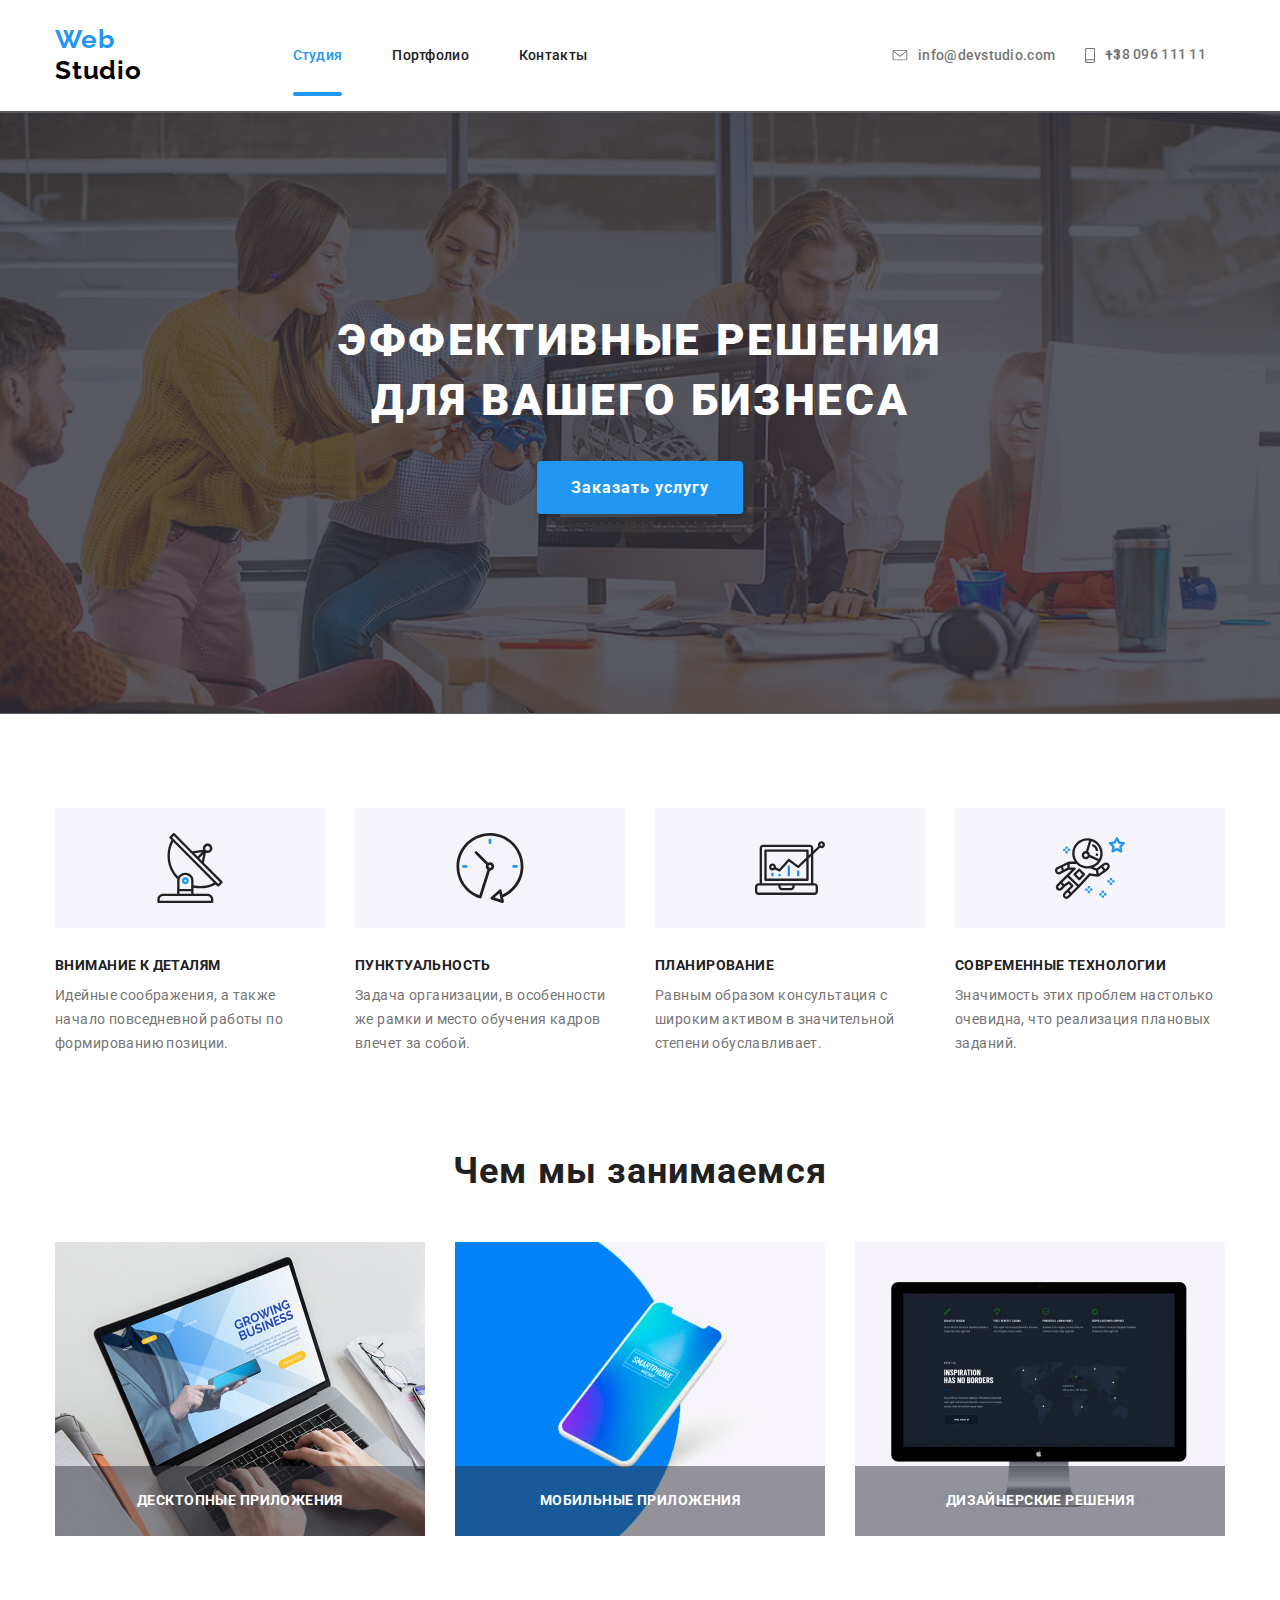
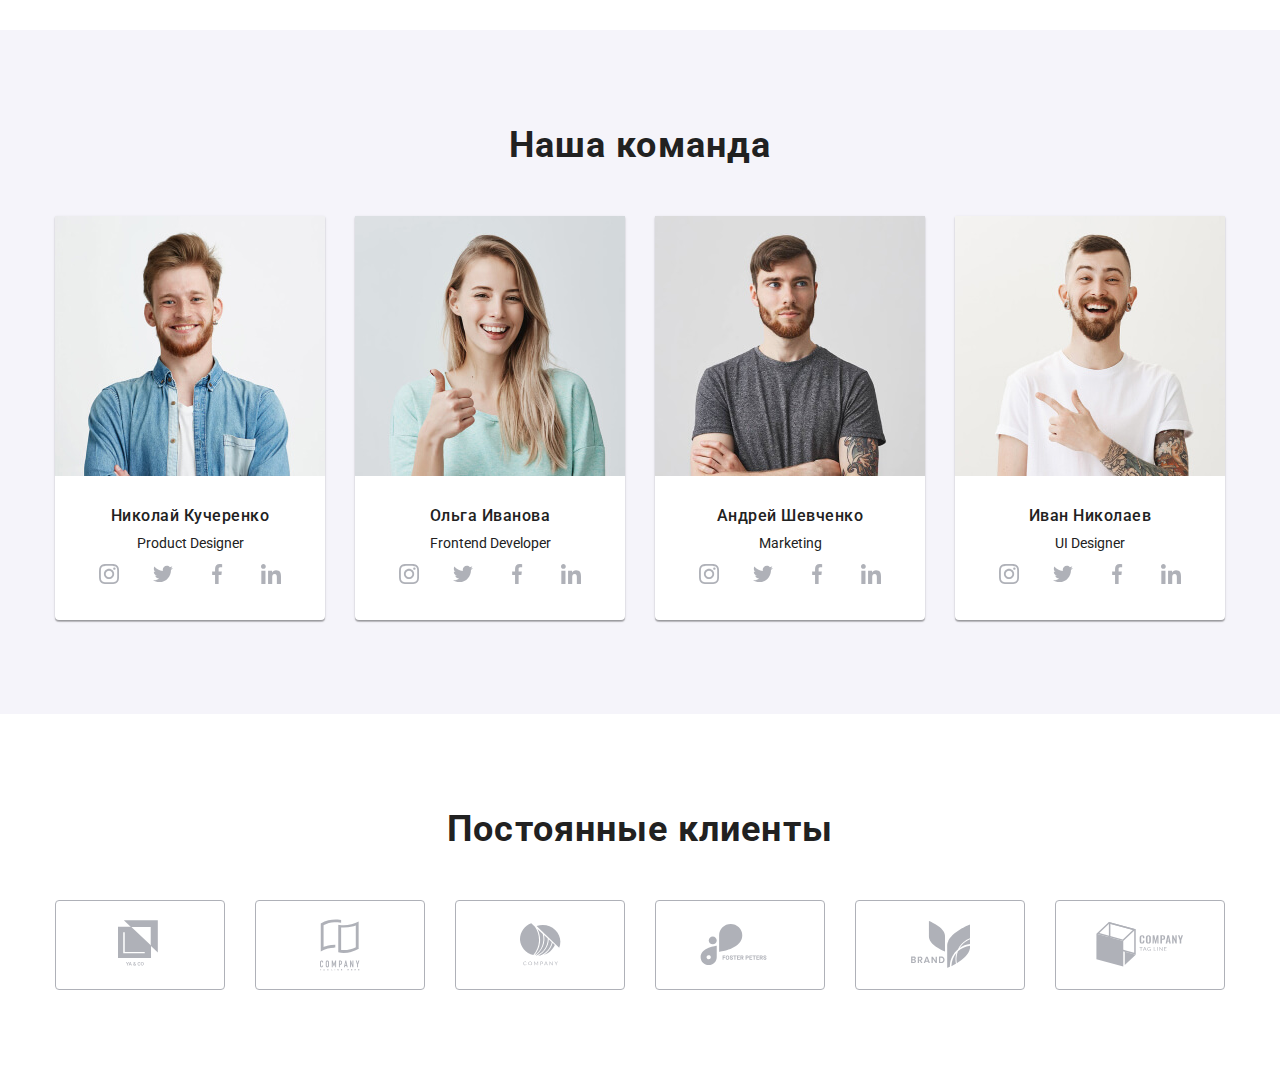
==== commit add2d322: "закончил секцию "клиентов"" ====
--- a/index.html
+++ b/index.html
@@ -183,14 +183,14 @@
         </div>
       </section>
     <!--Команда-->
-    <!--<section class="team">
+    <section class="team">
         <div class="container">
           <h2 class="heading-title">Наша команда</h2>
           <ul class="team-list list">
             <li class="team-list-item">
               <img
                 class="team-list-teamate-img"
-                src="./images/main-page/teamate/teamate1.jpg"
+                src="./images/main-page/teamate/teamate1-1200.jpg"
                 alt="Николай Кучеренко"
                 width="270"
                 height="260"
@@ -247,7 +247,7 @@
             <li class="team-list-item">
               <img
                 class="team-list-teamate-img"
-                src="./images/main-page/teamate/teamate2.jpg"
+                src="./images/main-page/teamate/teamate2-1200.jpg"
                 alt="Ольга Иванова"
                 width="270"
                 height="260"
@@ -304,7 +304,7 @@
             <li class="team-list-item">
               <img
                 class="team-list-teamate-img"
-                src="./images/main-page/teamate/teamate3.jpg"
+                src="./images/main-page/teamate/teamate3-1200.jpg"
                 alt="Андрей Шевченко"
                 width="270"
                 height="260"
@@ -361,7 +361,7 @@
             <li class="team-list-item">
               <img
                 class="team-list-teamate-img"
-                src="./images/main-page/teamate/teamate4.jpg"
+                src="./images/main-page/teamate/teamate4-1200.jpg"
                 alt="Иван Николаев"
                 width="270"
                 height="260"
@@ -417,9 +417,9 @@
             </li>
           </ul>
         </div>
-      </section>-->
+      </section>
     <!--Постоянные клиенты-->
-    <!-- <section class="ourclients">
+    <section class="ourclients">
         <div class="container">
           <h2 class="heading-title">Постоянные клиенты</h2>
           <ul class="clients-list list">
@@ -467,7 +467,7 @@
             </li>
           </ul>
         </div>
-      </section>-->
+      </section>
     <!--</main>-->
     <!--Дно-->
     <!-- <footer class="footer">
--- a/css/main.min.css
+++ b/css/main.min.css
@@ -1,2 +1,2 @@
-/*! normalize.css v8.0.1 | MIT License | github.com/necolas/normalize.css */html{line-height:1.15;-webkit-text-size-adjust:100%}body{margin:0}main{display:block}h1{font-size:2em;margin:0.67em 0}hr{box-sizing:content-box;height:0;overflow:visible}pre{font-family:monospace, monospace;font-size:1em}a{background-color:transparent}abbr[title]{border-bottom:none;text-decoration:underline;text-decoration:underline dotted}b,strong{font-weight:bolder}code,kbd,samp{font-family:monospace, monospace;font-size:1em}small{font-size:80%}sub,sup{font-size:75%;line-height:0;position:relative;vertical-align:baseline}sub{bottom:-0.25em}sup{top:-0.5em}img{border-style:none}button,input,optgroup,select,textarea{font-family:inherit;font-size:100%;line-height:1.15;margin:0}button,input{overflow:visible}button,select{text-transform:none}button,[type="button"],[type="reset"],[type="submit"]{-webkit-appearance:button}button::-moz-focus-inner,[type="button"]::-moz-focus-inner,[type="reset"]::-moz-focus-inner,[type="submit"]::-moz-focus-inner{border-style:none;padding:0}button:-moz-focusring,[type="button"]:-moz-focusring,[type="reset"]:-moz-focusring,[type="submit"]:-moz-focusring{outline:1px dotted ButtonText}fieldset{padding:0.35em 0.75em 0.625em}legend{box-sizing:border-box;color:inherit;display:table;max-width:100%;padding:0;white-space:normal}progress{vertical-align:baseline}textarea{overflow:auto}[type="checkbox"],[type="radio"]{box-sizing:border-box;padding:0}[type="number"]::-webkit-inner-spin-button,[type="number"]::-webkit-outer-spin-button{height:auto}[type="search"]{-webkit-appearance:textfield;outline-offset:-2px}[type="search"]::-webkit-search-decoration{-webkit-appearance:none}::-webkit-file-upload-button{-webkit-appearance:button;font:inherit}details{display:block}summary{display:list-item}template{display:none}[hidden]{display:none}body{background-color:#fff;font-style:normal;font-family:"Roboto",sans-serif;font-size:14px;color:#212121}html{box-sizing:border-box}*,*::before,*::after{box-sizing:inherit}.link{text-decoration:none;display:block}.list{list-style:none;padding:0px;margin:0px}h1,h2,h3,h4,h5,h6{margin-top:0;margin-bottom:0}p{margin:0px}.container{padding-right:15px;padding-left:15px}@media screen and (min-width: 480px){.container{width:480px;margin:0 auto}}@media screen and (min-width: 768px){.container{width:768px;padding-left:15px;padding-right:15px}}@media screen and (min-width: 1200px){.container{width:1200px;padding-left:15px;padding-right:15px}}@media screen and (max-width: 767px){.form-on-backdrop{position:fixed;left:0;top:0;height:100%;width:100%;background-color:rgba(0,0,0,0.5);z-index:100;display:flex;justify-content:center;align-items:center}.modal-form{position:relative;padding:40px;width:450px;height:609px;display:flex;flex-direction:column;background-color:#fff;align-items:center}.modal-label-textarea{position:relative;margin-bottom:20px;transition:transform 250ms cubic-bezier(0.4, 0, 0.2, 1)}.modal-form-text{padding-top:12px;padding-right:16px;padding-bottom:12px;padding-left:16px;width:370px;height:120px;resize:none}.modal-span-text{position:absolute;top:12px;left:16px;color:#757575;transition:transform 250ms cubic-bezier(0.4, 0, 0.2, 1)}.modal-label-textarea:focus-within>.modal-span-text,.modal-form-text:not(:placeholder-shown)+.modal-span-text{transform:translate(-10px, -35px);color:#2196f3}.modal-wrapper{position:relative;margin-bottom:28px}.modal-label{position:absolute;left:42px;color:#757575;top:50%;transform:translate(0%, -50%);transition:transform 250ms cubic-bezier(0.4, 0, 0.2, 1)}.icon-form{position:absolute;display:inline-block;width:18px;height:18px;top:50%;left:16px;transform:translateY(-50%)}.modal-form-title{padding-top:11px;padding-right:16px;padding-bottom:11px;padding-left:42px;width:370px;height:40px}.modal-form-title,.modal-form-text{display:block;font-family:"Roboto",sans-serif;font-weight:normal;font-size:14px;letter-spacing:0.01em;border:1px solid rgba(33,33,33,0.2);border-radius:4px;color:#757575}.modal-form-name{font-size:20px;font-weight:700;letter-spacing:0.03em;margin-bottom:30px;text-align:center}.modal-form-title:focus+.modal-label,.modal-form-title:not(:placeholder-shown)+.modal-label,.modal-form-title:focus ~ .icon-form-span{transform:translate(-25px, -40px);color:#2196f3;fill:#2196f3}.modal-form-title ~ .icon-form-span{transition:fill 250ms cubic-bezier(0.4, 0, 0.2, 1)}.modal-form-title:focus,.modal-form-text:focus{outline:none;border-color:#2196f3}.modal-form-span{font-weight:normal;font-size:14px;letter-spacing:0.03em;color:#757575;margin-left:7px}.modal-form-span a{color:#2196f3}.modal-form-label{display:flex;align-items:center;margin-bottom:30px}.modal-form-my-check{display:inline-block;width:16px;height:15px;border:solid 2px #000000;border-radius:2px}.icon-check{width:100%;height:100%}.modal-form-check{position:absolute;width:1px;height:1px;margin:-1px;border:0;padding:0;clip:rect(0 0 0 0);overflow:hidden}.modal-form-check:checked ~ .modal-form-my-check{background-color:#2196f3;border:transparent}.modal-close-btn{display:flex;align-items:center;position:absolute;top:8px;right:8px;border-radius:50%;background-color:transparent;border:solid 1px rgba(0,0,0,0.1);cursor:pointer;padding:0px;width:30px;height:30px;transition:fill 250ms cubic-bezier(0.4, 0, 0.2, 1)}.modal-close-btn:hover{fill:#2196f3}.icon-close1{margin:auto;width:18px;height:18px}.is-hidden{visibility:hidden;opacity:0;pointer-events:none}.modal-form-accept{width:200px;height:50px;box-shadow:0px 4px 4px rgba(0,0,0,0.15);border-radius:4px;border:transparent;cursor:pointer;background-color:#2196f3;font-size:16px;letter-spacing:0.06em;font-weight:700;color:#fff}}@media screen and (min-width: 768px){.form-on-backdrop{position:fixed;left:0;top:0;height:100%;width:100%;background-color:rgba(0,0,0,0.5);z-index:100;display:flex;justify-content:center;align-items:center}.modal-form{position:relative;padding:40px;width:450px;height:609px;display:flex;flex-direction:column;background-color:#fff;align-items:center}.modal-label-textarea{position:relative;margin-bottom:20px;transition:transform 250ms cubic-bezier(0.4, 0, 0.2, 1)}.modal-form-text{padding-top:12px;padding-right:16px;padding-bottom:12px;padding-left:16px;width:370px;height:120px;resize:none}.modal-span-text{position:absolute;top:12px;left:16px;color:#757575;transition:transform 250ms cubic-bezier(0.4, 0, 0.2, 1)}.modal-label-textarea:focus-within>.modal-span-text,.modal-form-text:not(:placeholder-shown)+.modal-span-text{transform:translate(-10px, -35px);color:#2196f3}.modal-wrapper{position:relative;margin-bottom:28px}.modal-label{position:absolute;left:42px;color:#757575;top:50%;transform:translate(0%, -50%);transition:transform 250ms cubic-bezier(0.4, 0, 0.2, 1)}.icon-form{position:absolute;display:inline-block;width:18px;height:18px;top:50%;left:16px;transform:translateY(-50%)}.modal-form-title{padding-top:11px;padding-right:16px;padding-bottom:11px;padding-left:42px;width:370px;height:40px}.modal-form-title,.modal-form-text{display:block;font-family:"Roboto",sans-serif;font-weight:normal;font-size:14px;letter-spacing:0.01em;border:1px solid rgba(33,33,33,0.2);border-radius:4px;color:#757575}.modal-form-name{font-size:20px;font-weight:700;letter-spacing:0.03em;margin-bottom:30px;text-align:center}.modal-form-title:focus+.modal-label,.modal-form-title:not(:placeholder-shown)+.modal-label,.modal-form-title:focus ~ .icon-form-span{transform:translate(-25px, -40px);color:#2196f3;fill:#2196f3}.modal-form-title ~ .icon-form-span{transition:fill 250ms cubic-bezier(0.4, 0, 0.2, 1)}.modal-form-title:focus,.modal-form-text:focus{outline:none;border-color:#2196f3}.modal-form-span{font-weight:normal;font-size:14px;letter-spacing:0.03em;color:#757575;margin-left:7px}.modal-form-span a{color:#2196f3}.modal-form-label{display:flex;align-items:center;margin-bottom:30px}.modal-form-my-check{display:inline-block;width:16px;height:15px;border:solid 2px #000000;border-radius:2px}.icon-check{width:100%;height:100%}.modal-form-check{position:absolute;width:1px;height:1px;margin:-1px;border:0;padding:0;clip:rect(0 0 0 0);overflow:hidden}.modal-form-check:checked ~ .modal-form-my-check{background-color:#2196f3;border:transparent}.modal-close-btn{display:flex;align-items:center;position:absolute;top:8px;right:8px;border-radius:50%;background-color:transparent;border:solid 1px rgba(0,0,0,0.1);cursor:pointer;padding:0px;width:30px;height:30px;transition:fill 250ms cubic-bezier(0.4, 0, 0.2, 1)}.modal-close-btn:hover{fill:#2196f3}.icon-close1{margin:auto;width:18px;height:18px}.is-hidden{visibility:hidden;opacity:0;pointer-events:none}.modal-form-accept{width:200px;height:50px;box-shadow:0px 4px 4px rgba(0,0,0,0.15);border-radius:4px;border:transparent;cursor:pointer;background-color:#2196f3;font-size:16px;letter-spacing:0.06em;font-weight:700;color:#fff}}@media screen and (min-width: 1200px){.form-on-backdrop{position:fixed;left:0;top:0;height:100%;width:100%;background-color:rgba(0,0,0,0.5);z-index:100;display:flex;justify-content:center;align-items:center}.modal-form{position:relative;padding:40px;width:528px;height:581px;display:flex;flex-direction:column;background-color:#fff;align-items:center}.modal-label-textarea{position:relative;margin-bottom:20px;transition:transform 250ms cubic-bezier(0.4, 0, 0.2, 1)}.modal-form-text{padding-top:12px;padding-right:16px;padding-bottom:12px;padding-left:16px;width:448px;height:120px;resize:none}.modal-span-text{position:absolute;top:12px;left:16px;color:#757575;transform:translateY(0%, -50%);transition:transform 250ms cubic-bezier(0.4, 0, 0.2, 1)}.modal-label-textarea:focus-within>.modal-span-text,.modal-form-text:not(:placeholder-shown)+.modal-span-text{transform:translate(-10px, -35px);color:#2196f3}.modal-wrapper{position:relative;margin-bottom:28px}.modal-label{position:absolute;left:42px;color:#757575;top:50%;transform:translate(0%, -50%);transition:transform 250ms cubic-bezier(0.4, 0, 0.2, 1)}.icon-form{position:absolute;display:inline-block;width:18px;height:18px;top:50%;left:16px;transform:translateY(-50%)}.modal-form-title{padding-top:11px;padding-right:16px;padding-bottom:11px;padding-left:42px;width:448px;height:40px}.modal-form-title,.modal-form-text{display:block;font-family:"Roboto",sans-serif;font-weight:normal;font-size:14px;letter-spacing:0.01em;border:1px solid rgba(33,33,33,0.2);border-radius:4px;color:#757575}.modal-form-name{font-size:20px;font-weight:700;letter-spacing:0.03em;margin-bottom:30px}.modal-form-title:focus+.modal-label,.modal-form-title:not(:placeholder-shown)+.modal-label,.modal-form-title:focus ~ .icon-form-span{transform:translate(-25px, -40px);color:#2196f3;fill:#2196f3}.modal-form-title ~ .icon-form-span{transition:fill 250ms cubic-bezier(0.4, 0, 0.2, 1)}.modal-form-title:focus,.modal-form-text:focus{outline:none;border-color:#2196f3}.modal-form-span{font-weight:normal;font-size:14px;letter-spacing:0.03em;color:#757575;margin-left:7px}.modal-form-span a{color:#2196f3}.modal-form-label{display:flex;align-items:center;margin-bottom:30px}.modal-form-my-check{display:inline-block;width:16px;height:15px;border:solid 2px #000000;border-radius:2px}.icon-check{width:100%;height:100%}.modal-form-check{position:absolute;width:1px;height:1px;margin:-1px;border:0;padding:0;clip:rect(0 0 0 0);overflow:hidden}.modal-form-check:checked ~ .modal-form-my-check{background-color:#2196f3;border:transparent}.modal-close-btn{display:flex;align-items:center;position:absolute;top:8px;right:8px;border-radius:50%;background-color:transparent;border:solid 1px rgba(0,0,0,0.1);cursor:pointer;padding:0px;width:30px;height:30px;transition:fill 250ms cubic-bezier(0.4, 0, 0.2, 1)}.modal-close-btn:hover{fill:#2196f3}.icon-close1{margin:auto;width:18px;height:18px}.is-hidden{visibility:hidden;opacity:0;pointer-events:none}.modal-form-accept{width:200px;height:50px;box-shadow:0px 4px 4px rgba(0,0,0,0.15);border-radius:4px;border:transparent;cursor:pointer;background-color:#2196f3;font-size:16px;letter-spacing:0.06em;font-weight:700;color:#fff}}.logo{font-family:"Raleway",sans-serif;font-weight:700;font-size:26px;line-height:1.19;letter-spacing:0.03em;color:#000000;margin-right:85px;padding-top:24px;padding-bottom:25px}.logo-part{color:#2196f3}.navigation-list-link,.navigation-contacts-list-link{font-family:"Roboto",sans-serif;font-style:normal;font-weight:500;font-size:14px;line-height:1.4px;letter-spacing:0.02em;text-decoration:none;padding-top:32px;padding-bottom:32px;color:#212121;transition:color 250ms cubic-bezier(0.4, 0, 0.2, 1)}.icon-phone{fill:currentColor;margin-right:10px;width:10px;height:15px}.icon-mail{fill:currentColor;margin-right:10px;width:16px;height:11px}@media screen and (max-width: 767px){.header{position:relative;max-width:480px;margin:0 auto}.link{display:inline}.container{display:flex;justify-content:space-between;align-items:center}.logo{display:block;padding:0;font-size:24px;line-height:1.16;letter-spacing:0.03em}.menu-btn{padding:10px 0;background-color:transparent;border:none;cursor:pointer}.menu-btn:hover,.menu-btn:focus{fill:#2196f3}.menu-btn.is-open .icon-close{display:block}.menu-btn.is-open .icon-burger{display:none}.icon-close{display:none}.header-menu{display:none;display:block;padding-top:60px;padding-bottom:60px;position:absolute;top:100%;right:0;left:0;width:100%;background-color:#fff;text-align:center;border-top:solid 1px;border-bottom:solid 1px;border-color:#ececec;box-shadow:0px 4px 8px rgba(0,0,0,0.04),0px 2px 4px rgba(0,0,0,0.08),0px 1px 3px rgba(0,0,0,0.16);transform:translateX(200%);transition:transform 250ms cubic-bezier(0.4, 0, 0.2, 1)}.header-menu.is-open{transform:translateX(0)}.navigation-list-link,.navigation-contacts-list-link{font-family:"Roboto",sans-serif;font-style:normal;font-weight:500;font-size:18px;line-height:1.16;letter-spacing:0.02em;text-decoration:none;padding:0;transition:color 250ms cubic-bezier(0.4, 0, 0.2, 1)}.navigation-list-link.navigation-contacts-list-link,.navigation-contacts-list-link.navigation-contacts-list-link{color:#757575}.navigation-list-link.navigation-list-link,.navigation-contacts-list-link.navigation-list-link{color:#212121}.navigation-list-link{position:relative}.navigation-list-link.current{color:#2196f3}.navigation-list-link:hover,.navigation-list-link:focus{color:#2196f3}.current::after{position:absolute;content:"";display:block;width:100%;left:0;right:0;height:4px;background-color:#2196f3;border-radius:2px;bottom:-8px}.navigation-list{margin-bottom:60px}.navigation-list-item:not(:last-child){margin-bottom:40px}.navigation-list-link{padding:0}.navigation-contacts{margin-bottom:60px}.navigation-contacts-list:not(:last-child){margin-bottom:16px}.navigation-contacts-list-link{color:#757575}.navigation-contacts-list-link:hover,.navigation-contacts-list-link:focus{color:#2196f3}.icon-phone{fill:currentColor;margin-right:10px;width:10px;height:15px}.icon-phone:hover,.icon-phone:focus{fill:#2196f3}.icon-mail{fill:currentColor;margin-right:10px;width:16px;height:11px}.icon-mail:hover,.icon-mail:focus{fill:#2196f3}}@media screen and (min-width: 768px) and (max-width: 1199px){.menu-btn{display:none}.logo{display:block;padding:0;font-size:24px;line-height:1.16;letter-spacing:0.03em;margin-right:68px;padding-top:26px;padding-bottom:26px}.container{display:flex;justify-content:space-between;align-items:center;padding-top:0;padding-bottom:0}.header-menu{display:flex;align-items:center}.navigation-list{display:flex}.navigation-list-item:not(:last-child){margin-right:50px}.navigation-list-link,.navigation-contacts-list-link{font-family:"Roboto",sans-serif;font-style:normal;font-weight:500;font-size:14px;line-height:1.14;letter-spacing:0.02em;text-decoration:none;padding:0;transition:color 250ms cubic-bezier(0.4, 0, 0.2, 1)}.navigation-list-link.navigation-contacts-list-link,.navigation-contacts-list-link.navigation-contacts-list-link{color:#757575}.navigation-list-link.navigation-list-link,.navigation-contacts-list-link.navigation-list-link{color:#212121}.navigation-list-link{position:relative}.navigation-list-link.current{color:#2196f3}.navigation-list-link:hover,.navigation-list-link:focus{color:#2196f3}.current::after{position:absolute;content:"";display:block;width:100%;left:0;right:0;height:4px;background-color:#2196f3;border-radius:2px;bottom:-8px}.navigation-contacts{display:flex;flex-direction:column;margin-left:68px}.navigation-contacts-list:not(:last-child){margin-bottom:10px}.navigation-contacts-list-link{color:#757575}.navigation-contacts-list-link:hover,.navigation-contacts-list-link:focus{color:#2196f3}.icon-phone{fill:currentColor;margin-right:10px;width:10px;height:15px}.icon-phone:hover,.icon-phone:focus{fill:#2196f3}.icon-mail{fill:currentColor;margin-right:10px;width:16px;height:11px}.icon-mail:hover,.icon-mail:focus{fill:#2196f3}}@media screen and (min-width: 1200px){.header>.container{display:flex;align-items:center;justify-content:flex-start}.container{padding-top:0px;padding-bottom:0px}.menu-btn{display:none}.header-menu{display:flex;align-items:center}.navigation-list{display:flex;padding-left:0px}.navigation-list-item:not(:last-child){margin-right:50px}.navigation-contacts{display:flex;align-items:center;flex-direction:row;margin-left:305px}.navigation-contacts-list:not(:last-child){margin-right:30px}.navigation-list-link{position:relative}.navigation-list-link.current{color:#2196f3}.navigation-list-link:hover,.navigation-list-link:focus{color:#2196f3}.current::after{position:absolute;content:"";display:block;width:100%;left:0;right:0;height:4px;background-color:#2196f3;border-radius:2px;bottom:-8px}.navigation-contacts-list-link{display:flex;align-items:center;color:#757575}.navigation-contacts-list-link:hover,.navigation-contacts-list-link:focus{color:#2196f3}.icon-phone{fill:currentColor;margin-right:10px;width:10px;height:15px}.icon-phone:hover,.icon-phone:focus{fill:#2196f3}.icon-mail{fill:currentColor;margin-right:10px;width:16px;height:11px}.icon-mail:hover,.icon-mail:focus{fill:#2196f3}}@media screen and (max-width: 767px){.hero{background-image:linear-gradient(rgba(47,48,58,0.8), rgba(47,48,58,0.8)),url(../images/main-page/hero/hero-img-480.jpg);background-repeat:no-repeat;background-position:center;margin-right:auto;margin-left:auto;text-align:center;width:480px;height:400px}.hero .container{padding-top:118px;padding-bottom:118px;display:flex;flex-wrap:wrap;justify-content:center}.hero-title{margin-bottom:30px;font-family:"Roboto",sans-serif;font-weight:900;font-size:26px;line-height:1.61;text-align:center;letter-spacing:0.06em;text-transform:uppercase;color:#fff}.modal-btn{padding-top:10px;padding-right:32px;padding-bottom:10px;padding-left:32px;font-family:"Roboto",sans-serif;font-weight:700;font-size:16px;line-height:1.87;text-align:center;letter-spacing:0.06em;color:#fff;background-color:#2196f3;border-radius:4px;cursor:pointer;border-color:transparent;box-shadow:0px 4px 4px rgba(0,0,0,0.15);transition:background-color 250ms cubic-bezier(0.4, 0, 0.2, 1)}.modal-btn:hover,.modal-btn:focus{background-color:#188ce8}}@media screen and (min-width: 768px) and (max-width: 1199px){.hero{background-image:linear-gradient(rgba(47,48,58,0.8), rgba(47,48,58,0.8)),url(../images/main-page/hero/hero-img-768.jpg);background-repeat:no-repeat;background-position:center;margin-right:auto;margin-left:auto;text-align:center;width:768px;height:400px}.hero .container{padding-top:118px;padding-bottom:118px;display:flex;flex-direction:column;justify-content:center}.hero-title{margin-bottom:30px;font-family:"Roboto",sans-serif;font-weight:900;font-size:26px;line-height:1.61;text-align:center;letter-spacing:0.06em;text-transform:uppercase;color:#fff}.modal-btn{padding-top:10px;padding-right:32px;padding-bottom:10px;padding-left:32px;font-family:"Roboto",sans-serif;font-weight:700;font-size:16px;line-height:1.87;text-align:center;letter-spacing:0.06em;color:#fff;background-color:#2196f3;border-radius:4px;cursor:pointer;border-color:transparent;box-shadow:0px 4px 4px rgba(0,0,0,0.15);transition:background-color 250ms cubic-bezier(0.4, 0, 0.2, 1)}.modal-btn:hover,.modal-btn:focus{background-color:#188ce8}}@media screen and (min-width: 1200px){.hero{background-image:linear-gradient(rgba(47,48,58,0.8), rgba(47,48,58,0.8)),url(../images/main-page/hero/hero-img-1600.jpg);background-repeat:no-repeat;background-position:center;margin-right:auto;margin-left:auto;padding-top:200px;padding-bottom:200px;text-align:center}.hero-title{margin-bottom:30px;font-family:"Roboto",sans-serif;font-weight:900;font-size:44px;line-height:1.36;text-align:center;letter-spacing:0.06em;text-transform:uppercase;color:#fff}.modal-btn{padding-top:10px;padding-right:32px;padding-bottom:10px;padding-left:32px;font-family:"Roboto",sans-serif;font-weight:700;font-size:16px;line-height:1.87;text-align:center;letter-spacing:0.06em;color:#fff;background-color:#2196f3;border-radius:4px;cursor:pointer;border-color:transparent;box-shadow:0px 4px 4px rgba(0,0,0,0.15);transition:background-color 250ms cubic-bezier(0.4, 0, 0.2, 1)}.modal-btn:hover,.modal-btn:focus{background-color:#188ce8}}@media screen and (max-width: 767px){.about-us{padding-top:60px}.about-us-list-item:not(:last-child){margin-bottom:30px}.about-us-title{text-align:center;margin-bottom:10px;font-weight:700;font-size:14px;line-height:1.14;letter-spacing:0.03em;text-transform:uppercase;color:#212121}.description{font-weight:400;font-size:14px;line-height:1.71;letter-spacing:0.03em;color:#757575}.box{display:flex;justify-content:center;align-items:center;margin-bottom:30px;background-color:#f5f4fa;height:120px}.icon-img{height:70px;width:70px}}@media screen and (min-width: 768px) and (max-width: 1199px){.about-us{padding-top:60px}.about-us-list{display:flex;flex-wrap:wrap}.about-us-list-item{width:354px;height:251px}.about-us-list-item:nth-child(-n+2){margin-bottom:30px}.about-us-list-item:nth-child(odd){margin-right:30px}.about-us-list-item-img{display:block;padding-top:25px;padding-right:100px;padding-bottom:25px;padding-left:100px;margin-bottom:30px;width:270px;height:120px;background-color:#f5f4fa}.about-us-title{display:inline-block;margin-bottom:10px;font-weight:700;font-size:14px;line-height:1.14;letter-spacing:0.03em;text-transform:uppercase;color:#212121}.description{font-weight:400;font-size:14px;line-height:1.71;letter-spacing:0.03em;color:#757575}.box{display:flex;justify-content:center;align-items:center;margin-bottom:30px;background-color:#f5f4fa;width:354px;height:120px}.icon-img{height:70px;width:70px}}@media screen and (min-width: 1200px){.about-us{padding-top:94px}.about-us-list{display:flex}.about-us-list-item:not(:last-child){margin-right:30px}.about-us-list-item-img{display:block;padding-top:25px;padding-right:100px;padding-bottom:25px;padding-left:100px;margin-bottom:30px;width:270px;height:120px;background-color:#f5f4fa}.about-us-title{margin-bottom:10px;font-weight:700;font-size:14px;line-height:1.14;letter-spacing:0.03em;text-transform:uppercase;color:#212121}.description{font-weight:400;font-size:14px;line-height:1.71;letter-spacing:0.03em;color:#757575}.box{margin-bottom:30px;background-color:#f5f4fa;padding-top:25px;padding-right:100px;padding-bottom:25px;padding-left:100px;width:270px;height:120px}.icon-img{height:70px;width:70px}}@media screen and (max-width: 767px){.what-we-do{display:none}}@media screen and (min-width: 768px) and (max-width: 1199px){.what-we-do{display:none}}@media screen and (min-width: 1200px){.what-we-do{text-align:center;padding-top:94px;padding-bottom:94px}.what-we-do-list{display:flex}.what-we-do-list-item{position:relative}.what-we-do-list-item:not(:last-child){margin-right:30px}.what-we-do-list-item-img{display:block}.heading-title{margin-bottom:50px;font-weight:700;font-size:36px;line-height:1.17;text-align:center;letter-spacing:0.03em;color:#212121}.what-we-do-description{bottom:0;left:0;padding-top:27px;padding-bottom:27px;width:370px;height:70px;position:absolute;font-weight:700;font-size:14px;line-height:1.14;text-align:center;letter-spacing:0.03em;text-transform:uppercase;color:#fff;background-color:rgba(47,48,58,0.5)}}
+/*! normalize.css v8.0.1 | MIT License | github.com/necolas/normalize.css */html{line-height:1.15;-webkit-text-size-adjust:100%}body{margin:0}main{display:block}h1{font-size:2em;margin:0.67em 0}hr{box-sizing:content-box;height:0;overflow:visible}pre{font-family:monospace, monospace;font-size:1em}a{background-color:transparent}abbr[title]{border-bottom:none;text-decoration:underline;text-decoration:underline dotted}b,strong{font-weight:bolder}code,kbd,samp{font-family:monospace, monospace;font-size:1em}small{font-size:80%}sub,sup{font-size:75%;line-height:0;position:relative;vertical-align:baseline}sub{bottom:-0.25em}sup{top:-0.5em}img{border-style:none}button,input,optgroup,select,textarea{font-family:inherit;font-size:100%;line-height:1.15;margin:0}button,input{overflow:visible}button,select{text-transform:none}button,[type="button"],[type="reset"],[type="submit"]{-webkit-appearance:button}button::-moz-focus-inner,[type="button"]::-moz-focus-inner,[type="reset"]::-moz-focus-inner,[type="submit"]::-moz-focus-inner{border-style:none;padding:0}button:-moz-focusring,[type="button"]:-moz-focusring,[type="reset"]:-moz-focusring,[type="submit"]:-moz-focusring{outline:1px dotted ButtonText}fieldset{padding:0.35em 0.75em 0.625em}legend{box-sizing:border-box;color:inherit;display:table;max-width:100%;padding:0;white-space:normal}progress{vertical-align:baseline}textarea{overflow:auto}[type="checkbox"],[type="radio"]{box-sizing:border-box;padding:0}[type="number"]::-webkit-inner-spin-button,[type="number"]::-webkit-outer-spin-button{height:auto}[type="search"]{-webkit-appearance:textfield;outline-offset:-2px}[type="search"]::-webkit-search-decoration{-webkit-appearance:none}::-webkit-file-upload-button{-webkit-appearance:button;font:inherit}details{display:block}summary{display:list-item}template{display:none}[hidden]{display:none}body{background-color:#fff;font-style:normal;font-family:"Roboto",sans-serif;font-size:14px;color:#212121}html{box-sizing:border-box}*,*::before,*::after{box-sizing:inherit}.link{text-decoration:none;display:block}.list{list-style:none;padding:0px;margin:0px}h1,h2,h3,h4,h5,h6{margin-top:0;margin-bottom:0}p{margin:0px}.container{padding-right:15px;padding-left:15px}@media screen and (min-width: 480px){.container{width:480px;margin:0 auto}}@media screen and (min-width: 768px){.container{width:768px;padding-left:15px;padding-right:15px}}@media screen and (min-width: 1200px){.container{width:1200px;padding-left:15px;padding-right:15px}}@media screen and (max-width: 767px){.form-on-backdrop{position:fixed;left:0;top:0;height:100%;width:100%;background-color:rgba(0,0,0,0.5);z-index:100;display:flex;justify-content:center;align-items:center}.modal-form{position:relative;padding:40px;width:450px;height:609px;display:flex;flex-direction:column;background-color:#fff;align-items:center}.modal-label-textarea{position:relative;margin-bottom:20px;transition:transform 250ms cubic-bezier(0.4, 0, 0.2, 1)}.modal-form-text{padding-top:12px;padding-right:16px;padding-bottom:12px;padding-left:16px;width:370px;height:120px;resize:none}.modal-span-text{position:absolute;top:12px;left:16px;color:#757575;transition:transform 250ms cubic-bezier(0.4, 0, 0.2, 1)}.modal-label-textarea:focus-within>.modal-span-text,.modal-form-text:not(:placeholder-shown)+.modal-span-text{transform:translate(-10px, -35px);color:#2196f3}.modal-wrapper{position:relative;margin-bottom:28px}.modal-label{position:absolute;left:42px;color:#757575;top:50%;transform:translate(0%, -50%);transition:transform 250ms cubic-bezier(0.4, 0, 0.2, 1)}.icon-form{position:absolute;display:inline-block;width:18px;height:18px;top:50%;left:16px;transform:translateY(-50%)}.modal-form-title{padding-top:11px;padding-right:16px;padding-bottom:11px;padding-left:42px;width:370px;height:40px}.modal-form-title,.modal-form-text{display:block;font-family:"Roboto",sans-serif;font-weight:normal;font-size:14px;letter-spacing:0.01em;border:1px solid rgba(33,33,33,0.2);border-radius:4px;color:#757575}.modal-form-name{font-size:20px;font-weight:700;letter-spacing:0.03em;margin-bottom:30px;text-align:center}.modal-form-title:focus+.modal-label,.modal-form-title:not(:placeholder-shown)+.modal-label,.modal-form-title:focus ~ .icon-form-span{transform:translate(-25px, -40px);color:#2196f3;fill:#2196f3}.modal-form-title ~ .icon-form-span{transition:fill 250ms cubic-bezier(0.4, 0, 0.2, 1)}.modal-form-title:focus,.modal-form-text:focus{outline:none;border-color:#2196f3}.modal-form-span{font-weight:normal;font-size:14px;letter-spacing:0.03em;color:#757575;margin-left:7px}.modal-form-span a{color:#2196f3}.modal-form-label{display:flex;align-items:center;margin-bottom:30px}.modal-form-my-check{display:inline-block;width:16px;height:15px;border:solid 2px #000000;border-radius:2px}.icon-check{width:100%;height:100%}.modal-form-check{position:absolute;width:1px;height:1px;margin:-1px;border:0;padding:0;clip:rect(0 0 0 0);overflow:hidden}.modal-form-check:checked ~ .modal-form-my-check{background-color:#2196f3;border:transparent}.modal-close-btn{display:flex;align-items:center;position:absolute;top:8px;right:8px;border-radius:50%;background-color:transparent;border:solid 1px rgba(0,0,0,0.1);cursor:pointer;padding:0px;width:30px;height:30px;transition:fill 250ms cubic-bezier(0.4, 0, 0.2, 1)}.modal-close-btn:hover{fill:#2196f3}.icon-close1{margin:auto;width:18px;height:18px}.is-hidden{visibility:hidden;opacity:0;pointer-events:none}.modal-form-accept{width:200px;height:50px;box-shadow:0px 4px 4px rgba(0,0,0,0.15);border-radius:4px;border:transparent;cursor:pointer;background-color:#2196f3;font-size:16px;letter-spacing:0.06em;font-weight:700;color:#fff}}@media screen and (min-width: 768px){.form-on-backdrop{position:fixed;left:0;top:0;height:100%;width:100%;background-color:rgba(0,0,0,0.5);z-index:100;display:flex;justify-content:center;align-items:center}.modal-form{position:relative;padding:40px;width:450px;height:609px;display:flex;flex-direction:column;background-color:#fff;align-items:center}.modal-label-textarea{position:relative;margin-bottom:20px;transition:transform 250ms cubic-bezier(0.4, 0, 0.2, 1)}.modal-form-text{padding-top:12px;padding-right:16px;padding-bottom:12px;padding-left:16px;width:370px;height:120px;resize:none}.modal-span-text{position:absolute;top:12px;left:16px;color:#757575;transition:transform 250ms cubic-bezier(0.4, 0, 0.2, 1)}.modal-label-textarea:focus-within>.modal-span-text,.modal-form-text:not(:placeholder-shown)+.modal-span-text{transform:translate(-10px, -35px);color:#2196f3}.modal-wrapper{position:relative;margin-bottom:28px}.modal-label{position:absolute;left:42px;color:#757575;top:50%;transform:translate(0%, -50%);transition:transform 250ms cubic-bezier(0.4, 0, 0.2, 1)}.icon-form{position:absolute;display:inline-block;width:18px;height:18px;top:50%;left:16px;transform:translateY(-50%)}.modal-form-title{padding-top:11px;padding-right:16px;padding-bottom:11px;padding-left:42px;width:370px;height:40px}.modal-form-title,.modal-form-text{display:block;font-family:"Roboto",sans-serif;font-weight:normal;font-size:14px;letter-spacing:0.01em;border:1px solid rgba(33,33,33,0.2);border-radius:4px;color:#757575}.modal-form-name{font-size:20px;font-weight:700;letter-spacing:0.03em;margin-bottom:30px;text-align:center}.modal-form-title:focus+.modal-label,.modal-form-title:not(:placeholder-shown)+.modal-label,.modal-form-title:focus ~ .icon-form-span{transform:translate(-25px, -40px);color:#2196f3;fill:#2196f3}.modal-form-title ~ .icon-form-span{transition:fill 250ms cubic-bezier(0.4, 0, 0.2, 1)}.modal-form-title:focus,.modal-form-text:focus{outline:none;border-color:#2196f3}.modal-form-span{font-weight:normal;font-size:14px;letter-spacing:0.03em;color:#757575;margin-left:7px}.modal-form-span a{color:#2196f3}.modal-form-label{display:flex;align-items:center;margin-bottom:30px}.modal-form-my-check{display:inline-block;width:16px;height:15px;border:solid 2px #000000;border-radius:2px}.icon-check{width:100%;height:100%}.modal-form-check{position:absolute;width:1px;height:1px;margin:-1px;border:0;padding:0;clip:rect(0 0 0 0);overflow:hidden}.modal-form-check:checked ~ .modal-form-my-check{background-color:#2196f3;border:transparent}.modal-close-btn{display:flex;align-items:center;position:absolute;top:8px;right:8px;border-radius:50%;background-color:transparent;border:solid 1px rgba(0,0,0,0.1);cursor:pointer;padding:0px;width:30px;height:30px;transition:fill 250ms cubic-bezier(0.4, 0, 0.2, 1)}.modal-close-btn:hover{fill:#2196f3}.icon-close1{margin:auto;width:18px;height:18px}.is-hidden{visibility:hidden;opacity:0;pointer-events:none}.modal-form-accept{width:200px;height:50px;box-shadow:0px 4px 4px rgba(0,0,0,0.15);border-radius:4px;border:transparent;cursor:pointer;background-color:#2196f3;font-size:16px;letter-spacing:0.06em;font-weight:700;color:#fff}}@media screen and (min-width: 1200px){.form-on-backdrop{position:fixed;left:0;top:0;height:100%;width:100%;background-color:rgba(0,0,0,0.5);z-index:100;display:flex;justify-content:center;align-items:center}.modal-form{position:relative;padding:40px;width:528px;height:581px;display:flex;flex-direction:column;background-color:#fff;align-items:center}.modal-label-textarea{position:relative;margin-bottom:20px;transition:transform 250ms cubic-bezier(0.4, 0, 0.2, 1)}.modal-form-text{padding-top:12px;padding-right:16px;padding-bottom:12px;padding-left:16px;width:448px;height:120px;resize:none}.modal-span-text{position:absolute;top:12px;left:16px;color:#757575;transform:translateY(0%, -50%);transition:transform 250ms cubic-bezier(0.4, 0, 0.2, 1)}.modal-label-textarea:focus-within>.modal-span-text,.modal-form-text:not(:placeholder-shown)+.modal-span-text{transform:translate(-10px, -35px);color:#2196f3}.modal-wrapper{position:relative;margin-bottom:28px}.modal-label{position:absolute;left:42px;color:#757575;top:50%;transform:translate(0%, -50%);transition:transform 250ms cubic-bezier(0.4, 0, 0.2, 1)}.icon-form{position:absolute;display:inline-block;width:18px;height:18px;top:50%;left:16px;transform:translateY(-50%)}.modal-form-title{padding-top:11px;padding-right:16px;padding-bottom:11px;padding-left:42px;width:448px;height:40px}.modal-form-title,.modal-form-text{display:block;font-family:"Roboto",sans-serif;font-weight:normal;font-size:14px;letter-spacing:0.01em;border:1px solid rgba(33,33,33,0.2);border-radius:4px;color:#757575}.modal-form-name{font-size:20px;font-weight:700;letter-spacing:0.03em;margin-bottom:30px}.modal-form-title:focus+.modal-label,.modal-form-title:not(:placeholder-shown)+.modal-label,.modal-form-title:focus ~ .icon-form-span{transform:translate(-25px, -40px);color:#2196f3;fill:#2196f3}.modal-form-title ~ .icon-form-span{transition:fill 250ms cubic-bezier(0.4, 0, 0.2, 1)}.modal-form-title:focus,.modal-form-text:focus{outline:none;border-color:#2196f3}.modal-form-span{font-weight:normal;font-size:14px;letter-spacing:0.03em;color:#757575;margin-left:7px}.modal-form-span a{color:#2196f3}.modal-form-label{display:flex;align-items:center;margin-bottom:30px}.modal-form-my-check{display:inline-block;width:16px;height:15px;border:solid 2px #000000;border-radius:2px}.icon-check{width:100%;height:100%}.modal-form-check{position:absolute;width:1px;height:1px;margin:-1px;border:0;padding:0;clip:rect(0 0 0 0);overflow:hidden}.modal-form-check:checked ~ .modal-form-my-check{background-color:#2196f3;border:transparent}.modal-close-btn{display:flex;align-items:center;position:absolute;top:8px;right:8px;border-radius:50%;background-color:transparent;border:solid 1px rgba(0,0,0,0.1);cursor:pointer;padding:0px;width:30px;height:30px;transition:fill 250ms cubic-bezier(0.4, 0, 0.2, 1)}.modal-close-btn:hover{fill:#2196f3}.icon-close1{margin:auto;width:18px;height:18px}.is-hidden{visibility:hidden;opacity:0;pointer-events:none}.modal-form-accept{width:200px;height:50px;box-shadow:0px 4px 4px rgba(0,0,0,0.15);border-radius:4px;border:transparent;cursor:pointer;background-color:#2196f3;font-size:16px;letter-spacing:0.06em;font-weight:700;color:#fff}}.logo{font-family:"Raleway",sans-serif;font-weight:700;font-size:26px;line-height:1.19;letter-spacing:0.03em;color:#000000;margin-right:85px;padding-top:24px;padding-bottom:25px}.logo-part{color:#2196f3}.navigation-list-link,.navigation-contacts-list-link{font-family:"Roboto",sans-serif;font-style:normal;font-weight:500;font-size:14px;line-height:1.4px;letter-spacing:0.02em;text-decoration:none;padding-top:32px;padding-bottom:32px;color:#212121;transition:color 250ms cubic-bezier(0.4, 0, 0.2, 1)}.icon-phone{fill:currentColor;margin-right:10px;width:10px;height:15px}.icon-mail{fill:currentColor;margin-right:10px;width:16px;height:11px}@media screen and (max-width: 767px){.header{position:relative;max-width:480px;margin:0 auto}.header>.container{display:flex;justify-content:space-between;align-items:center}.link{display:inline}.logo{display:block;padding:0;font-size:24px;line-height:1.16;letter-spacing:0.03em}.menu-btn{padding:10px 0;background-color:transparent;border:none;cursor:pointer}.menu-btn:hover,.menu-btn:focus{fill:#2196f3}.menu-btn.is-open .icon-close{display:block}.menu-btn.is-open .icon-burger{display:none}.icon-close{display:none}.header-menu{display:none;display:block;padding-top:60px;padding-bottom:60px;position:absolute;top:100%;right:0;left:0;width:100%;background-color:#fff;text-align:center;border-top:solid 1px;border-bottom:solid 1px;border-color:#ececec;box-shadow:0px 4px 8px rgba(0,0,0,0.04),0px 2px 4px rgba(0,0,0,0.08),0px 1px 3px rgba(0,0,0,0.16);transform:translateX(200%);transition:transform 250ms cubic-bezier(0.4, 0, 0.2, 1)}.header-menu.is-open{transform:translateX(0)}.navigation-list-link,.navigation-contacts-list-link{font-family:"Roboto",sans-serif;font-style:normal;font-weight:500;font-size:18px;line-height:1.16;letter-spacing:0.02em;text-decoration:none;padding:0;transition:color 250ms cubic-bezier(0.4, 0, 0.2, 1)}.navigation-list-link.navigation-contacts-list-link,.navigation-contacts-list-link.navigation-contacts-list-link{color:#757575}.navigation-list-link.navigation-list-link,.navigation-contacts-list-link.navigation-list-link{color:#212121}.navigation-list-link{position:relative}.navigation-list-link.current{color:#2196f3}.navigation-list-link:hover,.navigation-list-link:focus{color:#2196f3}.current::after{position:absolute;content:"";display:block;width:100%;left:0;right:0;height:4px;background-color:#2196f3;border-radius:2px;bottom:-8px}.navigation-list{margin-bottom:60px}.navigation-list-item:not(:last-child){margin-bottom:40px}.navigation-list-link{padding:0}.navigation-contacts{margin-bottom:60px}.navigation-contacts-list:not(:last-child){margin-bottom:16px}.navigation-contacts-list-link{color:#757575}.navigation-contacts-list-link:hover,.navigation-contacts-list-link:focus{color:#2196f3}.icon-phone{fill:currentColor;margin-right:10px;width:10px;height:15px}.icon-phone:hover,.icon-phone:focus{fill:#2196f3}.icon-mail{fill:currentColor;margin-right:10px;width:16px;height:11px}.icon-mail:hover,.icon-mail:focus{fill:#2196f3}}@media screen and (min-width: 768px) and (max-width: 1199px){.menu-btn{display:none}.logo{display:block;padding:0;font-size:24px;line-height:1.16;letter-spacing:0.03em;margin-right:68px;padding-top:26px;padding-bottom:26px}.header{position:relative;max-width:480px;margin:0 auto}.header>.container{display:flex;justify-content:space-between;align-items:center;padding-top:0;padding-bottom:0}.header-menu{display:flex;align-items:center}.navigation-list{display:flex}.navigation-list-item:not(:last-child){margin-right:50px}.navigation-list-link,.navigation-contacts-list-link{font-family:"Roboto",sans-serif;font-style:normal;font-weight:500;font-size:14px;line-height:1.14;letter-spacing:0.02em;text-decoration:none;padding:0;transition:color 250ms cubic-bezier(0.4, 0, 0.2, 1)}.navigation-list-link.navigation-contacts-list-link,.navigation-contacts-list-link.navigation-contacts-list-link{color:#757575}.navigation-list-link.navigation-list-link,.navigation-contacts-list-link.navigation-list-link{color:#212121}.navigation-list-link{position:relative}.navigation-list-link.current{color:#2196f3}.navigation-list-link:hover,.navigation-list-link:focus{color:#2196f3}.current::after{position:absolute;content:"";display:block;width:100%;left:0;right:0;height:4px;background-color:#2196f3;border-radius:2px;bottom:-8px}.navigation-contacts{display:flex;flex-direction:column;margin-left:68px}.navigation-contacts-list:not(:last-child){margin-bottom:10px}.navigation-contacts-list-link{color:#757575}.navigation-contacts-list-link:hover,.navigation-contacts-list-link:focus{color:#2196f3}.icon-phone{fill:currentColor;margin-right:10px;width:10px;height:15px}.icon-phone:hover,.icon-phone:focus{fill:#2196f3}.icon-mail{fill:currentColor;margin-right:10px;width:16px;height:11px}.icon-mail:hover,.icon-mail:focus{fill:#2196f3}}@media screen and (min-width: 1200px){.header>.container{display:flex;align-items:center;justify-content:flex-start}.container{padding-top:0px;padding-bottom:0px}.menu-btn{display:none}.header-menu{display:flex;align-items:center}.navigation-list{display:flex;padding-left:0px}.navigation-list-item:not(:last-child){margin-right:50px}.navigation-contacts{display:flex;align-items:center;flex-direction:row;margin-left:305px}.navigation-contacts-list:not(:last-child){margin-right:30px}.navigation-list-link{position:relative}.navigation-list-link.current{color:#2196f3}.navigation-list-link:hover,.navigation-list-link:focus{color:#2196f3}.current::after{position:absolute;content:"";display:block;width:100%;left:0;right:0;height:4px;background-color:#2196f3;border-radius:2px;bottom:-8px}.navigation-contacts-list-link{display:flex;align-items:center;color:#757575}.navigation-contacts-list-link:hover,.navigation-contacts-list-link:focus{color:#2196f3}.icon-phone{fill:currentColor;margin-right:10px;width:10px;height:15px}.icon-phone:hover,.icon-phone:focus{fill:#2196f3}.icon-mail{fill:currentColor;margin-right:10px;width:16px;height:11px}.icon-mail:hover,.icon-mail:focus{fill:#2196f3}}@media screen and (max-width: 767px){.hero{background-image:linear-gradient(rgba(47,48,58,0.8), rgba(47,48,58,0.8)),url(../images/main-page/hero/hero-img-480.jpg);background-repeat:no-repeat;background-position:center;margin-right:auto;margin-left:auto;text-align:center;width:480px;height:400px}.hero .container{padding-top:118px;padding-bottom:118px;display:flex;flex-wrap:wrap;justify-content:center}.hero-title{margin-bottom:30px;font-family:"Roboto",sans-serif;font-weight:900;font-size:26px;line-height:1.61;text-align:center;letter-spacing:0.06em;text-transform:uppercase;color:#fff}.modal-btn{padding-top:10px;padding-right:32px;padding-bottom:10px;padding-left:32px;font-family:"Roboto",sans-serif;font-weight:700;font-size:16px;line-height:1.87;text-align:center;letter-spacing:0.06em;color:#fff;background-color:#2196f3;border-radius:4px;cursor:pointer;border-color:transparent;box-shadow:0px 4px 4px rgba(0,0,0,0.15);transition:background-color 250ms cubic-bezier(0.4, 0, 0.2, 1)}.modal-btn:hover,.modal-btn:focus{background-color:#188ce8}}@media screen and (min-width: 768px) and (max-width: 1199px){.hero{background-image:linear-gradient(rgba(47,48,58,0.8), rgba(47,48,58,0.8)),url(../images/main-page/hero/hero-img-768.jpg);background-repeat:no-repeat;background-position:center;margin-right:auto;margin-left:auto;text-align:center;width:768px;height:400px}.hero .container{padding-top:118px;padding-bottom:118px;display:flex;flex-direction:column;justify-content:center}.hero-title{margin-bottom:30px;font-family:"Roboto",sans-serif;font-weight:900;font-size:26px;line-height:1.61;text-align:center;letter-spacing:0.06em;text-transform:uppercase;color:#fff}.modal-btn{padding-top:10px;padding-right:32px;padding-bottom:10px;padding-left:32px;font-family:"Roboto",sans-serif;font-weight:700;font-size:16px;line-height:1.87;text-align:center;letter-spacing:0.06em;color:#fff;background-color:#2196f3;border-radius:4px;cursor:pointer;border-color:transparent;box-shadow:0px 4px 4px rgba(0,0,0,0.15);transition:background-color 250ms cubic-bezier(0.4, 0, 0.2, 1)}.modal-btn:hover,.modal-btn:focus{background-color:#188ce8}}@media screen and (min-width: 1200px){.hero{background-image:linear-gradient(rgba(47,48,58,0.8), rgba(47,48,58,0.8)),url(../images/main-page/hero/hero-img-1600.jpg);background-repeat:no-repeat;background-position:center;margin-right:auto;margin-left:auto;padding-top:200px;padding-bottom:200px;text-align:center}.hero-title{margin-bottom:30px;font-family:"Roboto",sans-serif;font-weight:900;font-size:44px;line-height:1.36;text-align:center;letter-spacing:0.06em;text-transform:uppercase;color:#fff}.modal-btn{padding-top:10px;padding-right:32px;padding-bottom:10px;padding-left:32px;font-family:"Roboto",sans-serif;font-weight:700;font-size:16px;line-height:1.87;text-align:center;letter-spacing:0.06em;color:#fff;background-color:#2196f3;border-radius:4px;cursor:pointer;border-color:transparent;box-shadow:0px 4px 4px rgba(0,0,0,0.15);transition:background-color 250ms cubic-bezier(0.4, 0, 0.2, 1)}.modal-btn:hover,.modal-btn:focus{background-color:#188ce8}}@media screen and (max-width: 767px){.about-us{padding-top:60px}.about-us-list-item:not(:last-child){margin-bottom:30px}.about-us-title{text-align:center;margin-bottom:10px;font-weight:700;font-size:14px;line-height:1.14;letter-spacing:0.03em;text-transform:uppercase;color:#212121}.description{font-weight:400;font-size:14px;line-height:1.71;letter-spacing:0.03em;color:#757575}.box{display:flex;justify-content:center;align-items:center;margin-bottom:30px;background-color:#f5f4fa;height:120px}.icon-img{height:70px;width:70px}}@media screen and (min-width: 768px) and (max-width: 1199px){.about-us{padding-top:60px}.about-us-list{display:flex;flex-wrap:wrap}.about-us-list-item{width:354px;height:251px}.about-us-list-item:nth-child(-n+2){margin-bottom:30px}.about-us-list-item:nth-child(odd){margin-right:30px}.about-us-list-item-img{display:block;padding-top:25px;padding-right:100px;padding-bottom:25px;padding-left:100px;margin-bottom:30px;width:270px;height:120px;background-color:#f5f4fa}.about-us-title{display:inline-block;margin-bottom:10px;font-weight:700;font-size:14px;line-height:1.14;letter-spacing:0.03em;text-transform:uppercase;color:#212121}.description{font-weight:400;font-size:14px;line-height:1.71;letter-spacing:0.03em;color:#757575}.box{display:flex;justify-content:center;align-items:center;margin-bottom:30px;background-color:#f5f4fa;width:354px;height:120px}.icon-img{height:70px;width:70px}}@media screen and (min-width: 1200px){.about-us{padding-top:94px}.about-us-list{display:flex}.about-us-list-item:not(:last-child){margin-right:30px}.about-us-list-item-img{display:block;padding-top:25px;padding-right:100px;padding-bottom:25px;padding-left:100px;margin-bottom:30px;width:270px;height:120px;background-color:#f5f4fa}.about-us-title{margin-bottom:10px;font-weight:700;font-size:14px;line-height:1.14;letter-spacing:0.03em;text-transform:uppercase;color:#212121}.description{font-weight:400;font-size:14px;line-height:1.71;letter-spacing:0.03em;color:#757575}.box{margin-bottom:30px;background-color:#f5f4fa;padding-top:25px;padding-right:100px;padding-bottom:25px;padding-left:100px;width:270px;height:120px}.icon-img{height:70px;width:70px}}@media screen and (max-width: 767px){.what-we-do{display:none}}@media screen and (min-width: 768px) and (max-width: 1199px){.what-we-do{display:none}}@media screen and (min-width: 1200px){.what-we-do{text-align:center;padding-top:94px;padding-bottom:94px}.what-we-do-list{display:flex}.what-we-do-list-item{position:relative}.what-we-do-list-item:not(:last-child){margin-right:30px}.what-we-do-list-item-img{display:block}.heading-title{margin-bottom:50px;font-weight:700;font-size:36px;line-height:1.17;text-align:center;letter-spacing:0.03em;color:#212121}.what-we-do-description{bottom:0;left:0;padding-top:27px;padding-bottom:27px;width:370px;height:70px;position:absolute;font-weight:700;font-size:14px;line-height:1.14;text-align:center;letter-spacing:0.03em;text-transform:uppercase;color:#fff;background-color:rgba(47,48,58,0.5)}}@media screen and (max-width: 767px){.team{padding-top:60px;padding-bottom:60px;text-align:center;background-color:#f5f4fa}.container{align-items:center}.heading-title{margin-bottom:30px}.team-list-teamate-img{display:block;margin-bottom:30px}.team-list-social{display:flex;justify-content:center;margin-top:16px;padding-right:32px;padding-bottom:24px;padding-left:32px}.team-list-social-item:not(:last-child){margin-right:10px}.team-list{display:flex;flex-direction:column}.team-list-item{background-color:#fff;box-shadow:0px 2px 1px rgba(0,0,0,0.2),0px 1px 1px rgba(0,0,0,0.14),0px 1px 3px rgba(0,0,0,0.12);border-radius:0px 0px 4px 4px}.team-list-item:not(:last-child){margin-bottom:30px}.teamate-name{margin-bottom:10px;font-weight:500;font-size:16px;line-height:1.19;text-align:center;letter-spacing:0.03em;color:#212121}.teamate-position{font-weight:400;font-size:16px;line-height:1.19;text-align:center;letter-spacing:0.03em;color:#757575}.team-list-social-item-link{display:flex;align-items:center;padding-top:12px;padding-right:12px;padding-bottom:12px;padding-left:12px;color:#afb1b8;transition:250ms cubic-bezier(0.4, 0, 0.2, 1);transition-property:background-color, color, box-shadow}.team-list-social-item-link:hover,.team-list-social-item-link:focus{background-color:#2196f3;border-radius:50%;color:#fff}.social-svg-item{fill:currentColor;width:20px;height:20px}}@media screen and (min-width: 768px) and (max-width: 1199px){.team{padding-top:60px;padding-bottom:60px;text-align:center;background-color:#f5f4fa}.heading-title{text-align:center;margin-bottom:30px}.team-list-teamate-img{display:block;margin-bottom:30px}.team-list-social{display:flex;justify-content:center;margin-top:16px;padding-right:32px;padding-bottom:24px;padding-left:32px}.team-list-social-item:not(:last-child){margin-right:10px}.team-list{display:flex;flex-wrap:wrap}.team-list-item{background-color:#fff;box-shadow:0px 2px 1px rgba(0,0,0,0.2),0px 1px 1px rgba(0,0,0,0.14),0px 1px 3px rgba(0,0,0,0.12);border-radius:0px 0px 4px 4px}.team-list-item:nth-child(-n+2){margin-bottom:30px}.team-list-item:nth-child(odd){margin-right:30px}.team-list-item{width:354px;height:422px}.teamate-name{margin-bottom:10px;font-weight:500;font-size:16px;line-height:1.19;text-align:center;letter-spacing:0.03em;color:#212121}.teamate-position{font-weight:400;font-size:16px;line-height:1.19;text-align:center;letter-spacing:0.03em;color:#757575}.team-list-social-item-link{display:flex;align-items:center;padding-top:12px;padding-right:12px;padding-bottom:12px;padding-left:12px;color:#afb1b8;transition:250ms cubic-bezier(0.4, 0, 0.2, 1);transition-property:background-color, color, box-shadow}.team-list-social-item-link:hover,.team-list-social-item-link:focus{background-color:#2196f3;border-radius:50%;color:#fff}.social-svg-item{fill:currentColor;width:20px;height:20px}}@media screen and (min-width: 1200px){.team{padding-top:94px;padding-bottom:94px;text-align:center;background-color:#f5f4fa}.team-list-teamate-img{display:block;margin-bottom:30px}.team-list-social{display:flex;padding-right:32px;padding-bottom:24px;padding-left:32px}.team-list-social-item:not(:last-child){margin-right:10px}.team-list{display:flex;justify-content:space-between}.team-list-item{margin-right:30px;background-color:#fff;box-shadow:0px 2px 1px rgba(0,0,0,0.2),0px 1px 1px rgba(0,0,0,0.14),0px 1px 3px rgba(0,0,0,0.12);border-radius:0px 0px 4px 4px}.teamate-name{margin-bottom:10px;font-weight:500;font-size:16px;line-height:1.19;text-align:center;letter-spacing:0.03em;color:#212121}.teamate-name-position{margin-bottom:16px;font-weight:400;font-size:16px;line-height:1.19;text-align:center;letter-spacing:0.03em;color:#757575}.team-list-social-item-link{display:flex;align-items:center;padding-top:12px;padding-right:12px;padding-bottom:12px;padding-left:12px;color:#afb1b8;transition:250ms cubic-bezier(0.4, 0, 0.2, 1);transition-property:background-color, color, box-shadow}.team-list-social-item-link:hover,.team-list-social-item-link:focus{background-color:#2196f3;border-radius:50%;color:#fff}.social-svg-item{fill:currentColor;width:20px;height:20px}}@media screen and (max-width: 767px){.ourclients{padding-top:60px;padding-bottom:60px;text-align:center}.clients-list{display:flex;flex-wrap:wrap;justify-content:center}.clients-list-item:nth-child(odd){margin-right:30px}.clients-list-item:nth-child(-n+5){margin-bottom:30px}.clients-list-item-link{display:flex;justify-content:center;align-items:center;border:1px solid #afb1b8;border-radius:4px;width:170px;height:90px;color:#afb1b8;transition:border-color 250ms cubic-bezier(0.4, 0, 0.2, 1)}.clients-list-item-link:hover,.clients-list-item-link:focus{background-color:#fff;color:#2196f3;border-color:#2196f3}.clients-svg-item{fill:currentColor;transition:color 250ms cubic-bezier(0.4, 0, 0.2, 1)}.clients-svg-item.item1{width:44px;height:49px}.clients-svg-item.item2{width:40px;height:52px}.clients-svg-item.item3{width:41px;height:43px}.clients-svg-item.item4{width:80px;height:42px}.clients-svg-item.item5{width:59px;height:47px}.clients-svg-item.item6{width:88px;height:45px}}@media screen and (min-width: 768px) and (max-width: 1199px){.ourclients{padding-top:60px;padding-bottom:60px;text-align:center}.clients-list{display:flex;flex-wrap:wrap;justify-content:center}.clients-list-item:nth-child(n-2){margin-right:30px}.clients-list-item:nth-child(-n+3){margin-bottom:30px}.clients-list-item-link{display:flex;justify-content:center;align-items:center;border:1px solid #afb1b8;border-radius:4px;width:170px;height:90px;color:#afb1b8;transition:border-color 250ms cubic-bezier(0.4, 0, 0.2, 1)}.clients-list-item-link:hover,.clients-list-item-link:focus{background-color:#fff;color:#2196f3;border-color:#2196f3}.clients-svg-item{fill:currentColor;transition:color 250ms cubic-bezier(0.4, 0, 0.2, 1)}.clients-svg-item.item1{width:44px;height:49px}.clients-svg-item.item2{width:40px;height:52px}.clients-svg-item.item3{width:41px;height:43px}.clients-svg-item.item4{width:80px;height:42px}.clients-svg-item.item5{width:59px;height:47px}.clients-svg-item.item6{width:88px;height:45px}}@media screen and (min-width: 1200px){.ourclients{padding-top:94px;padding-bottom:94px;text-align:center}.clients-list{display:flex}.clients-list-item:not(:last-child){display:flex;justify-content:space-between;margin-right:30px}.clients-list-item-link{display:flex;justify-content:center;align-items:center;border:1px solid #afb1b8;border-radius:4px;width:170px;height:90px;color:#afb1b8;transition:border-color 250ms cubic-bezier(0.4, 0, 0.2, 1)}.clients-list-item-link:hover,.clients-list-item-link:focus{background-color:#fff;color:#2196f3;border-color:#2196f3}.clients-svg-item{fill:currentColor;transition:color 250ms cubic-bezier(0.4, 0, 0.2, 1)}.clients-svg-item.item1{width:44px;height:49px}.clients-svg-item.item2{width:40px;height:52px}.clients-svg-item.item3{width:41px;height:43px}.clients-svg-item.item4{width:80px;height:42px}.clients-svg-item.item5{width:59px;height:47px}.clients-svg-item.item6{width:88px;height:45px}}
 /*# sourceMappingURL=main.min.css.map */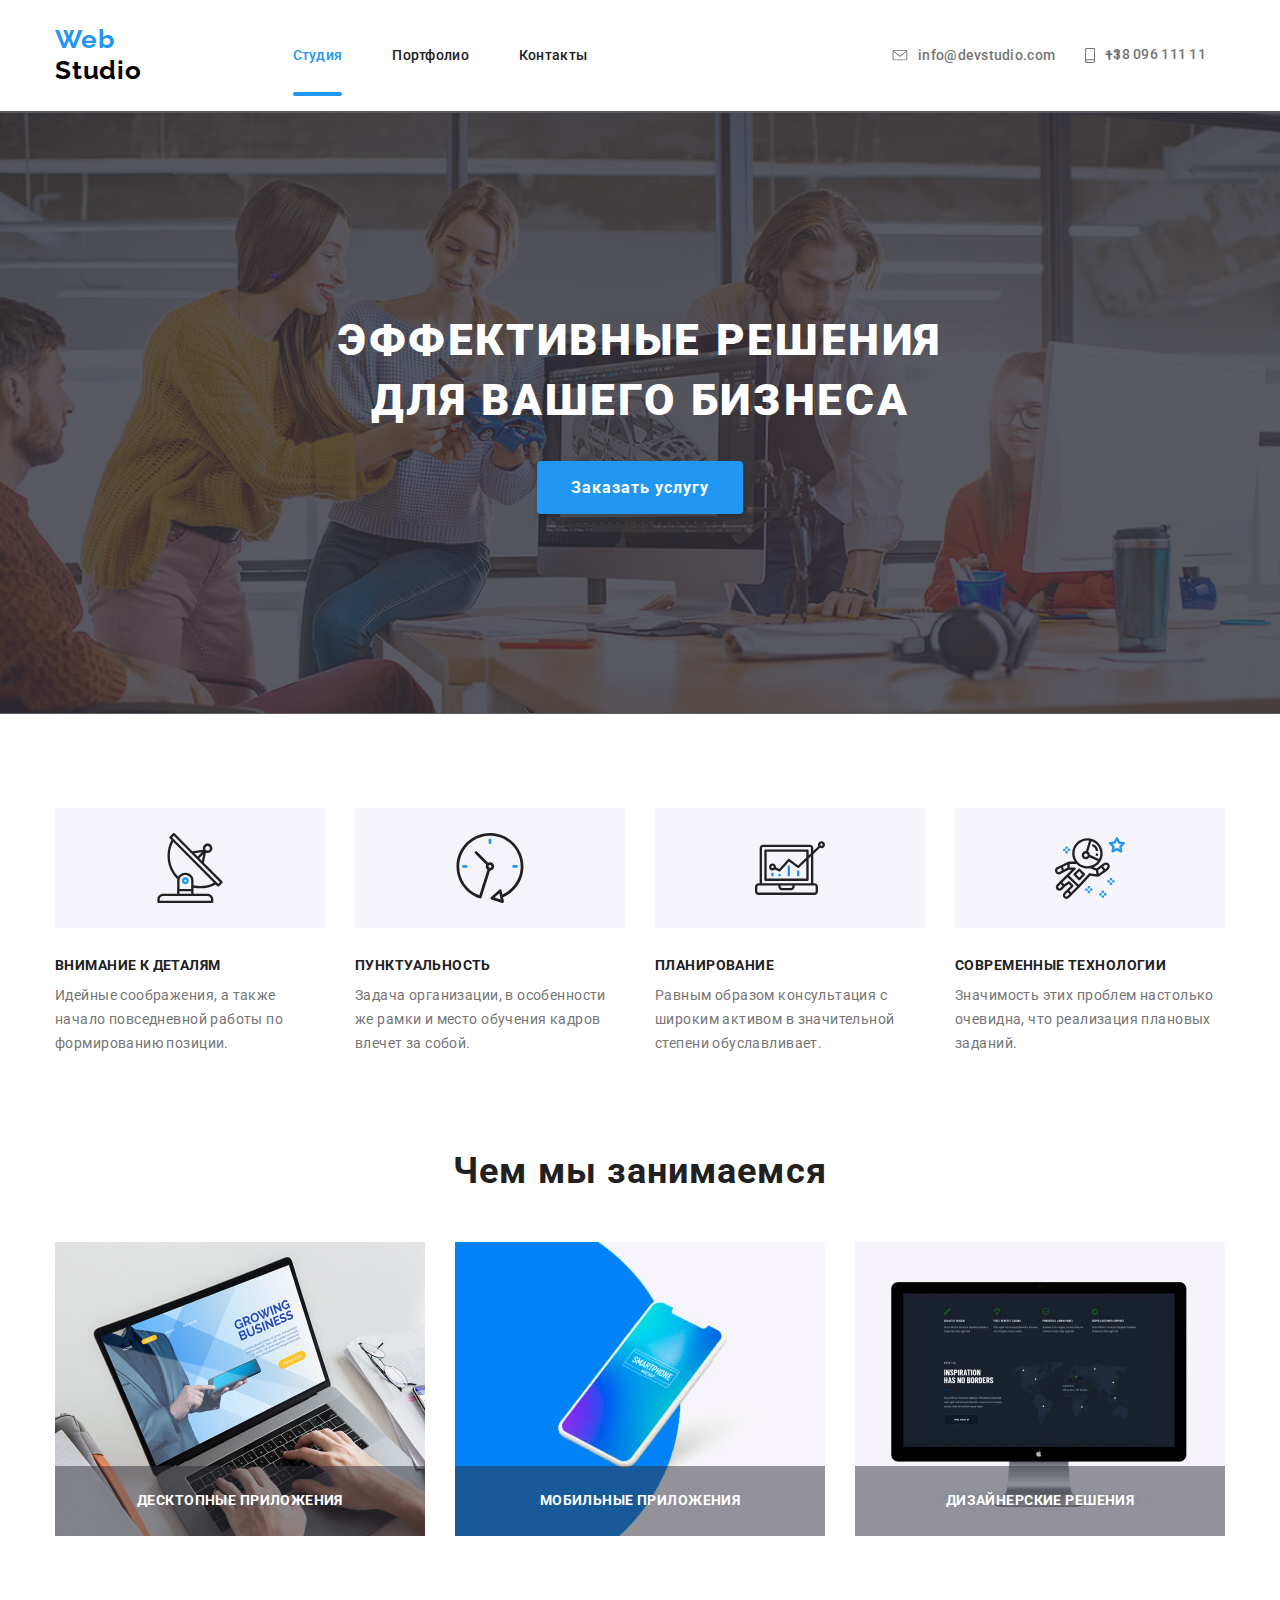
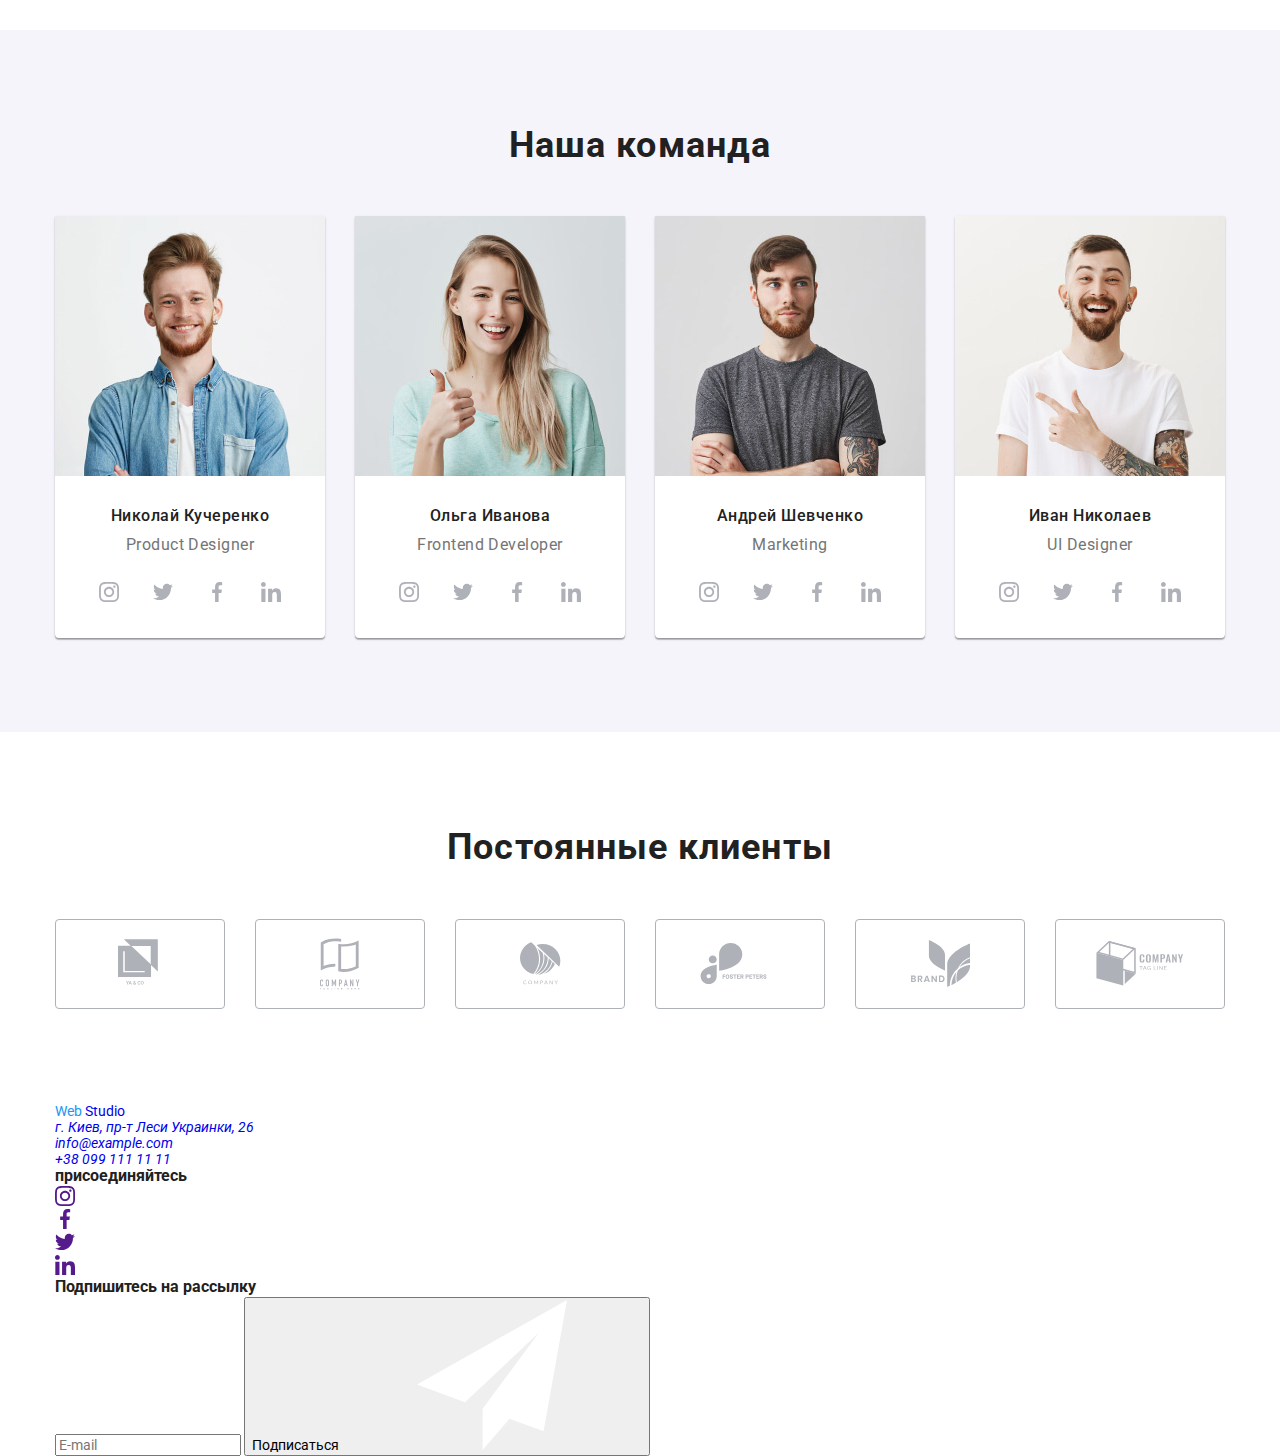
==== commit e8c23654: "футер для мобилки есть" ====
--- a/index.html
+++ b/index.html
@@ -81,7 +81,7 @@
     </header>
     <!--Hero СЕКЦИЯ-->
     <main>
-    <section class="hero">
+      <section class="hero">
         <div class="container">
           <h1 class="hero-title">
             Эффективные решения<br />
@@ -90,8 +90,8 @@
           <button data-modal-open class="modal-btn">Заказать услугу</button>
         </div>
       </section>
-    <!--О Нас-->
-    <section class="about-us">
+      <!--О Нас-->
+      <section class="about-us">
         <div class="container">
           <h2 hidden>О Нас</h2>
           <ul class="about-us-list list">
@@ -103,8 +103,7 @@
               </div>
               <h3 class="about-us-title">Внимание к деталям</h3>
               <p class="description">
-                Идейные соображения, а также
-                начало повседневной работы по
+                Идейные соображения, а также начало повседневной работы по
                 формированию позиции.
               </p>
             </li>
@@ -116,9 +115,8 @@
               </div>
               <h3 class="about-us-title">Пунктуальность</h3>
               <p class="description">
-                Задача организации, в особенности
-                же рамки и место обучения кадров
-                влечет за собой.
+                Задача организации, в особенности же рамки и место обучения
+                кадров влечет за собой.
               </p>
             </li>
             <li class="about-us-list-item">
@@ -129,8 +127,7 @@
               </div>
               <h3 class="about-us-title">Планирование</h3>
               <p class="description">
-                Равным образом консультация с
-                широким активом в значительной
+                Равным образом консультация с широким активом в значительной
                 степени обуславливает.
               </p>
             </li>
@@ -142,16 +139,15 @@
               </div>
               <h3 class="about-us-title">Современные технологии</h3>
               <p class="description">
-                Значимость этих проблем настолько
-                очевидна, что реализация плановых
-                заданий.
+                Значимость этих проблем настолько очевидна, что реализация
+                плановых заданий.
               </p>
             </li>
           </ul>
         </div>
       </section>
-    <!--Чем Занимаемся-->
-    <section class="what-we-do">
+      <!--Чем Занимаемся-->
+      <section class="what-we-do">
         <div class="container">
           <h2 class="heading-title">Чем мы занимаемся</h2>
           <ul class="what-we-do-list list">
@@ -182,8 +178,8 @@
           </ul>
         </div>
       </section>
-    <!--Команда-->
-    <section class="team">
+      <!--Команда-->
+      <section class="team">
         <div class="container">
           <h2 class="heading-title">Наша команда</h2>
           <ul class="team-list list">
@@ -418,8 +414,8 @@
           </ul>
         </div>
       </section>
-    <!--Постоянные клиенты-->
-    <section class="ourclients">
+      <!--Постоянные клиенты-->
+      <section class="ourclients">
         <div class="container">
           <h2 class="heading-title">Постоянные клиенты</h2>
           <ul class="clients-list list">
@@ -468,9 +464,9 @@
           </ul>
         </div>
       </section>
-    <!--</main>-->
+    </main>
     <!--Дно-->
-    <!-- <footer class="footer">
+    <footer class="footer">
       <div class="container">
         <div class="footer-part1">
           <a class="logo-footer link" href="index.html" lang="en">
@@ -561,9 +557,7 @@
           </ul>
         </div>
         <div class="footer-part3">
-          <h3 class="mail-form">
-            Подпишитесь на рассылку
-          </h3>
+          <h3 class="mail-form">Подпишитесь на рассылку</h3>
           <form action="#" class="mail-form-field">
             <input
               type="email"
@@ -581,7 +575,7 @@
           </form>
         </div>
       </div>
-    </footer>-->
+    </footer>
     <!--Модальное окно-->
     <div data-modal class="form-on-backdrop is-hidden">
       <form action="#" class="modal-form">
@@ -615,9 +609,7 @@
             placeholder=" "
             required=""
           />
-          <label for="user-modal-tel" class="modal-label">
-            Телефон
-          </label>
+          <label for="user-modal-tel" class="modal-label"> Телефон </label>
           <span class="icon-form-span">
             <svg class="icon-form">
               <use href="./images/sprite.svg#icon-phone"></use>
--- a/css/main.min.css
+++ b/css/main.min.css
@@ -1,2 +1,2 @@
-/*! normalize.css v8.0.1 | MIT License | github.com/necolas/normalize.css */html{line-height:1.15;-webkit-text-size-adjust:100%}body{margin:0}main{display:block}h1{font-size:2em;margin:0.67em 0}hr{box-sizing:content-box;height:0;overflow:visible}pre{font-family:monospace, monospace;font-size:1em}a{background-color:transparent}abbr[title]{border-bottom:none;text-decoration:underline;text-decoration:underline dotted}b,strong{font-weight:bolder}code,kbd,samp{font-family:monospace, monospace;font-size:1em}small{font-size:80%}sub,sup{font-size:75%;line-height:0;position:relative;vertical-align:baseline}sub{bottom:-0.25em}sup{top:-0.5em}img{border-style:none}button,input,optgroup,select,textarea{font-family:inherit;font-size:100%;line-height:1.15;margin:0}button,input{overflow:visible}button,select{text-transform:none}button,[type="button"],[type="reset"],[type="submit"]{-webkit-appearance:button}button::-moz-focus-inner,[type="button"]::-moz-focus-inner,[type="reset"]::-moz-focus-inner,[type="submit"]::-moz-focus-inner{border-style:none;padding:0}button:-moz-focusring,[type="button"]:-moz-focusring,[type="reset"]:-moz-focusring,[type="submit"]:-moz-focusring{outline:1px dotted ButtonText}fieldset{padding:0.35em 0.75em 0.625em}legend{box-sizing:border-box;color:inherit;display:table;max-width:100%;padding:0;white-space:normal}progress{vertical-align:baseline}textarea{overflow:auto}[type="checkbox"],[type="radio"]{box-sizing:border-box;padding:0}[type="number"]::-webkit-inner-spin-button,[type="number"]::-webkit-outer-spin-button{height:auto}[type="search"]{-webkit-appearance:textfield;outline-offset:-2px}[type="search"]::-webkit-search-decoration{-webkit-appearance:none}::-webkit-file-upload-button{-webkit-appearance:button;font:inherit}details{display:block}summary{display:list-item}template{display:none}[hidden]{display:none}body{background-color:#fff;font-style:normal;font-family:"Roboto",sans-serif;font-size:14px;color:#212121}html{box-sizing:border-box}*,*::before,*::after{box-sizing:inherit}.link{text-decoration:none;display:block}.list{list-style:none;padding:0px;margin:0px}h1,h2,h3,h4,h5,h6{margin-top:0;margin-bottom:0}p{margin:0px}.container{padding-right:15px;padding-left:15px}@media screen and (min-width: 480px){.container{width:480px;margin:0 auto}}@media screen and (min-width: 768px){.container{width:768px;padding-left:15px;padding-right:15px}}@media screen and (min-width: 1200px){.container{width:1200px;padding-left:15px;padding-right:15px}}@media screen and (max-width: 767px){.form-on-backdrop{position:fixed;left:0;top:0;height:100%;width:100%;background-color:rgba(0,0,0,0.5);z-index:100;display:flex;justify-content:center;align-items:center}.modal-form{position:relative;padding:40px;width:450px;height:609px;display:flex;flex-direction:column;background-color:#fff;align-items:center}.modal-label-textarea{position:relative;margin-bottom:20px;transition:transform 250ms cubic-bezier(0.4, 0, 0.2, 1)}.modal-form-text{padding-top:12px;padding-right:16px;padding-bottom:12px;padding-left:16px;width:370px;height:120px;resize:none}.modal-span-text{position:absolute;top:12px;left:16px;color:#757575;transition:transform 250ms cubic-bezier(0.4, 0, 0.2, 1)}.modal-label-textarea:focus-within>.modal-span-text,.modal-form-text:not(:placeholder-shown)+.modal-span-text{transform:translate(-10px, -35px);color:#2196f3}.modal-wrapper{position:relative;margin-bottom:28px}.modal-label{position:absolute;left:42px;color:#757575;top:50%;transform:translate(0%, -50%);transition:transform 250ms cubic-bezier(0.4, 0, 0.2, 1)}.icon-form{position:absolute;display:inline-block;width:18px;height:18px;top:50%;left:16px;transform:translateY(-50%)}.modal-form-title{padding-top:11px;padding-right:16px;padding-bottom:11px;padding-left:42px;width:370px;height:40px}.modal-form-title,.modal-form-text{display:block;font-family:"Roboto",sans-serif;font-weight:normal;font-size:14px;letter-spacing:0.01em;border:1px solid rgba(33,33,33,0.2);border-radius:4px;color:#757575}.modal-form-name{font-size:20px;font-weight:700;letter-spacing:0.03em;margin-bottom:30px;text-align:center}.modal-form-title:focus+.modal-label,.modal-form-title:not(:placeholder-shown)+.modal-label,.modal-form-title:focus ~ .icon-form-span{transform:translate(-25px, -40px);color:#2196f3;fill:#2196f3}.modal-form-title ~ .icon-form-span{transition:fill 250ms cubic-bezier(0.4, 0, 0.2, 1)}.modal-form-title:focus,.modal-form-text:focus{outline:none;border-color:#2196f3}.modal-form-span{font-weight:normal;font-size:14px;letter-spacing:0.03em;color:#757575;margin-left:7px}.modal-form-span a{color:#2196f3}.modal-form-label{display:flex;align-items:center;margin-bottom:30px}.modal-form-my-check{display:inline-block;width:16px;height:15px;border:solid 2px #000000;border-radius:2px}.icon-check{width:100%;height:100%}.modal-form-check{position:absolute;width:1px;height:1px;margin:-1px;border:0;padding:0;clip:rect(0 0 0 0);overflow:hidden}.modal-form-check:checked ~ .modal-form-my-check{background-color:#2196f3;border:transparent}.modal-close-btn{display:flex;align-items:center;position:absolute;top:8px;right:8px;border-radius:50%;background-color:transparent;border:solid 1px rgba(0,0,0,0.1);cursor:pointer;padding:0px;width:30px;height:30px;transition:fill 250ms cubic-bezier(0.4, 0, 0.2, 1)}.modal-close-btn:hover{fill:#2196f3}.icon-close1{margin:auto;width:18px;height:18px}.is-hidden{visibility:hidden;opacity:0;pointer-events:none}.modal-form-accept{width:200px;height:50px;box-shadow:0px 4px 4px rgba(0,0,0,0.15);border-radius:4px;border:transparent;cursor:pointer;background-color:#2196f3;font-size:16px;letter-spacing:0.06em;font-weight:700;color:#fff}}@media screen and (min-width: 768px){.form-on-backdrop{position:fixed;left:0;top:0;height:100%;width:100%;background-color:rgba(0,0,0,0.5);z-index:100;display:flex;justify-content:center;align-items:center}.modal-form{position:relative;padding:40px;width:450px;height:609px;display:flex;flex-direction:column;background-color:#fff;align-items:center}.modal-label-textarea{position:relative;margin-bottom:20px;transition:transform 250ms cubic-bezier(0.4, 0, 0.2, 1)}.modal-form-text{padding-top:12px;padding-right:16px;padding-bottom:12px;padding-left:16px;width:370px;height:120px;resize:none}.modal-span-text{position:absolute;top:12px;left:16px;color:#757575;transition:transform 250ms cubic-bezier(0.4, 0, 0.2, 1)}.modal-label-textarea:focus-within>.modal-span-text,.modal-form-text:not(:placeholder-shown)+.modal-span-text{transform:translate(-10px, -35px);color:#2196f3}.modal-wrapper{position:relative;margin-bottom:28px}.modal-label{position:absolute;left:42px;color:#757575;top:50%;transform:translate(0%, -50%);transition:transform 250ms cubic-bezier(0.4, 0, 0.2, 1)}.icon-form{position:absolute;display:inline-block;width:18px;height:18px;top:50%;left:16px;transform:translateY(-50%)}.modal-form-title{padding-top:11px;padding-right:16px;padding-bottom:11px;padding-left:42px;width:370px;height:40px}.modal-form-title,.modal-form-text{display:block;font-family:"Roboto",sans-serif;font-weight:normal;font-size:14px;letter-spacing:0.01em;border:1px solid rgba(33,33,33,0.2);border-radius:4px;color:#757575}.modal-form-name{font-size:20px;font-weight:700;letter-spacing:0.03em;margin-bottom:30px;text-align:center}.modal-form-title:focus+.modal-label,.modal-form-title:not(:placeholder-shown)+.modal-label,.modal-form-title:focus ~ .icon-form-span{transform:translate(-25px, -40px);color:#2196f3;fill:#2196f3}.modal-form-title ~ .icon-form-span{transition:fill 250ms cubic-bezier(0.4, 0, 0.2, 1)}.modal-form-title:focus,.modal-form-text:focus{outline:none;border-color:#2196f3}.modal-form-span{font-weight:normal;font-size:14px;letter-spacing:0.03em;color:#757575;margin-left:7px}.modal-form-span a{color:#2196f3}.modal-form-label{display:flex;align-items:center;margin-bottom:30px}.modal-form-my-check{display:inline-block;width:16px;height:15px;border:solid 2px #000000;border-radius:2px}.icon-check{width:100%;height:100%}.modal-form-check{position:absolute;width:1px;height:1px;margin:-1px;border:0;padding:0;clip:rect(0 0 0 0);overflow:hidden}.modal-form-check:checked ~ .modal-form-my-check{background-color:#2196f3;border:transparent}.modal-close-btn{display:flex;align-items:center;position:absolute;top:8px;right:8px;border-radius:50%;background-color:transparent;border:solid 1px rgba(0,0,0,0.1);cursor:pointer;padding:0px;width:30px;height:30px;transition:fill 250ms cubic-bezier(0.4, 0, 0.2, 1)}.modal-close-btn:hover{fill:#2196f3}.icon-close1{margin:auto;width:18px;height:18px}.is-hidden{visibility:hidden;opacity:0;pointer-events:none}.modal-form-accept{width:200px;height:50px;box-shadow:0px 4px 4px rgba(0,0,0,0.15);border-radius:4px;border:transparent;cursor:pointer;background-color:#2196f3;font-size:16px;letter-spacing:0.06em;font-weight:700;color:#fff}}@media screen and (min-width: 1200px){.form-on-backdrop{position:fixed;left:0;top:0;height:100%;width:100%;background-color:rgba(0,0,0,0.5);z-index:100;display:flex;justify-content:center;align-items:center}.modal-form{position:relative;padding:40px;width:528px;height:581px;display:flex;flex-direction:column;background-color:#fff;align-items:center}.modal-label-textarea{position:relative;margin-bottom:20px;transition:transform 250ms cubic-bezier(0.4, 0, 0.2, 1)}.modal-form-text{padding-top:12px;padding-right:16px;padding-bottom:12px;padding-left:16px;width:448px;height:120px;resize:none}.modal-span-text{position:absolute;top:12px;left:16px;color:#757575;transform:translateY(0%, -50%);transition:transform 250ms cubic-bezier(0.4, 0, 0.2, 1)}.modal-label-textarea:focus-within>.modal-span-text,.modal-form-text:not(:placeholder-shown)+.modal-span-text{transform:translate(-10px, -35px);color:#2196f3}.modal-wrapper{position:relative;margin-bottom:28px}.modal-label{position:absolute;left:42px;color:#757575;top:50%;transform:translate(0%, -50%);transition:transform 250ms cubic-bezier(0.4, 0, 0.2, 1)}.icon-form{position:absolute;display:inline-block;width:18px;height:18px;top:50%;left:16px;transform:translateY(-50%)}.modal-form-title{padding-top:11px;padding-right:16px;padding-bottom:11px;padding-left:42px;width:448px;height:40px}.modal-form-title,.modal-form-text{display:block;font-family:"Roboto",sans-serif;font-weight:normal;font-size:14px;letter-spacing:0.01em;border:1px solid rgba(33,33,33,0.2);border-radius:4px;color:#757575}.modal-form-name{font-size:20px;font-weight:700;letter-spacing:0.03em;margin-bottom:30px}.modal-form-title:focus+.modal-label,.modal-form-title:not(:placeholder-shown)+.modal-label,.modal-form-title:focus ~ .icon-form-span{transform:translate(-25px, -40px);color:#2196f3;fill:#2196f3}.modal-form-title ~ .icon-form-span{transition:fill 250ms cubic-bezier(0.4, 0, 0.2, 1)}.modal-form-title:focus,.modal-form-text:focus{outline:none;border-color:#2196f3}.modal-form-span{font-weight:normal;font-size:14px;letter-spacing:0.03em;color:#757575;margin-left:7px}.modal-form-span a{color:#2196f3}.modal-form-label{display:flex;align-items:center;margin-bottom:30px}.modal-form-my-check{display:inline-block;width:16px;height:15px;border:solid 2px #000000;border-radius:2px}.icon-check{width:100%;height:100%}.modal-form-check{position:absolute;width:1px;height:1px;margin:-1px;border:0;padding:0;clip:rect(0 0 0 0);overflow:hidden}.modal-form-check:checked ~ .modal-form-my-check{background-color:#2196f3;border:transparent}.modal-close-btn{display:flex;align-items:center;position:absolute;top:8px;right:8px;border-radius:50%;background-color:transparent;border:solid 1px rgba(0,0,0,0.1);cursor:pointer;padding:0px;width:30px;height:30px;transition:fill 250ms cubic-bezier(0.4, 0, 0.2, 1)}.modal-close-btn:hover{fill:#2196f3}.icon-close1{margin:auto;width:18px;height:18px}.is-hidden{visibility:hidden;opacity:0;pointer-events:none}.modal-form-accept{width:200px;height:50px;box-shadow:0px 4px 4px rgba(0,0,0,0.15);border-radius:4px;border:transparent;cursor:pointer;background-color:#2196f3;font-size:16px;letter-spacing:0.06em;font-weight:700;color:#fff}}.logo{font-family:"Raleway",sans-serif;font-weight:700;font-size:26px;line-height:1.19;letter-spacing:0.03em;color:#000000;margin-right:85px;padding-top:24px;padding-bottom:25px}.logo-part{color:#2196f3}.navigation-list-link,.navigation-contacts-list-link{font-family:"Roboto",sans-serif;font-style:normal;font-weight:500;font-size:14px;line-height:1.4px;letter-spacing:0.02em;text-decoration:none;padding-top:32px;padding-bottom:32px;color:#212121;transition:color 250ms cubic-bezier(0.4, 0, 0.2, 1)}.icon-phone{fill:currentColor;margin-right:10px;width:10px;height:15px}.icon-mail{fill:currentColor;margin-right:10px;width:16px;height:11px}@media screen and (max-width: 767px){.header{position:relative;max-width:480px;margin:0 auto}.header>.container{display:flex;justify-content:space-between;align-items:center}.link{display:inline}.logo{display:block;padding:0;font-size:24px;line-height:1.16;letter-spacing:0.03em}.menu-btn{padding:10px 0;background-color:transparent;border:none;cursor:pointer}.menu-btn:hover,.menu-btn:focus{fill:#2196f3}.menu-btn.is-open .icon-close{display:block}.menu-btn.is-open .icon-burger{display:none}.icon-close{display:none}.header-menu{display:none;display:block;padding-top:60px;padding-bottom:60px;position:absolute;top:100%;right:0;left:0;width:100%;background-color:#fff;text-align:center;border-top:solid 1px;border-bottom:solid 1px;border-color:#ececec;box-shadow:0px 4px 8px rgba(0,0,0,0.04),0px 2px 4px rgba(0,0,0,0.08),0px 1px 3px rgba(0,0,0,0.16);transform:translateX(200%);transition:transform 250ms cubic-bezier(0.4, 0, 0.2, 1)}.header-menu.is-open{transform:translateX(0)}.navigation-list-link,.navigation-contacts-list-link{font-family:"Roboto",sans-serif;font-style:normal;font-weight:500;font-size:18px;line-height:1.16;letter-spacing:0.02em;text-decoration:none;padding:0;transition:color 250ms cubic-bezier(0.4, 0, 0.2, 1)}.navigation-list-link.navigation-contacts-list-link,.navigation-contacts-list-link.navigation-contacts-list-link{color:#757575}.navigation-list-link.navigation-list-link,.navigation-contacts-list-link.navigation-list-link{color:#212121}.navigation-list-link{position:relative}.navigation-list-link.current{color:#2196f3}.navigation-list-link:hover,.navigation-list-link:focus{color:#2196f3}.current::after{position:absolute;content:"";display:block;width:100%;left:0;right:0;height:4px;background-color:#2196f3;border-radius:2px;bottom:-8px}.navigation-list{margin-bottom:60px}.navigation-list-item:not(:last-child){margin-bottom:40px}.navigation-list-link{padding:0}.navigation-contacts{margin-bottom:60px}.navigation-contacts-list:not(:last-child){margin-bottom:16px}.navigation-contacts-list-link{color:#757575}.navigation-contacts-list-link:hover,.navigation-contacts-list-link:focus{color:#2196f3}.icon-phone{fill:currentColor;margin-right:10px;width:10px;height:15px}.icon-phone:hover,.icon-phone:focus{fill:#2196f3}.icon-mail{fill:currentColor;margin-right:10px;width:16px;height:11px}.icon-mail:hover,.icon-mail:focus{fill:#2196f3}}@media screen and (min-width: 768px) and (max-width: 1199px){.menu-btn{display:none}.logo{display:block;padding:0;font-size:24px;line-height:1.16;letter-spacing:0.03em;margin-right:68px;padding-top:26px;padding-bottom:26px}.header{position:relative;max-width:480px;margin:0 auto}.header>.container{display:flex;justify-content:space-between;align-items:center;padding-top:0;padding-bottom:0}.header-menu{display:flex;align-items:center}.navigation-list{display:flex}.navigation-list-item:not(:last-child){margin-right:50px}.navigation-list-link,.navigation-contacts-list-link{font-family:"Roboto",sans-serif;font-style:normal;font-weight:500;font-size:14px;line-height:1.14;letter-spacing:0.02em;text-decoration:none;padding:0;transition:color 250ms cubic-bezier(0.4, 0, 0.2, 1)}.navigation-list-link.navigation-contacts-list-link,.navigation-contacts-list-link.navigation-contacts-list-link{color:#757575}.navigation-list-link.navigation-list-link,.navigation-contacts-list-link.navigation-list-link{color:#212121}.navigation-list-link{position:relative}.navigation-list-link.current{color:#2196f3}.navigation-list-link:hover,.navigation-list-link:focus{color:#2196f3}.current::after{position:absolute;content:"";display:block;width:100%;left:0;right:0;height:4px;background-color:#2196f3;border-radius:2px;bottom:-8px}.navigation-contacts{display:flex;flex-direction:column;margin-left:68px}.navigation-contacts-list:not(:last-child){margin-bottom:10px}.navigation-contacts-list-link{color:#757575}.navigation-contacts-list-link:hover,.navigation-contacts-list-link:focus{color:#2196f3}.icon-phone{fill:currentColor;margin-right:10px;width:10px;height:15px}.icon-phone:hover,.icon-phone:focus{fill:#2196f3}.icon-mail{fill:currentColor;margin-right:10px;width:16px;height:11px}.icon-mail:hover,.icon-mail:focus{fill:#2196f3}}@media screen and (min-width: 1200px){.header>.container{display:flex;align-items:center;justify-content:flex-start}.container{padding-top:0px;padding-bottom:0px}.menu-btn{display:none}.header-menu{display:flex;align-items:center}.navigation-list{display:flex;padding-left:0px}.navigation-list-item:not(:last-child){margin-right:50px}.navigation-contacts{display:flex;align-items:center;flex-direction:row;margin-left:305px}.navigation-contacts-list:not(:last-child){margin-right:30px}.navigation-list-link{position:relative}.navigation-list-link.current{color:#2196f3}.navigation-list-link:hover,.navigation-list-link:focus{color:#2196f3}.current::after{position:absolute;content:"";display:block;width:100%;left:0;right:0;height:4px;background-color:#2196f3;border-radius:2px;bottom:-8px}.navigation-contacts-list-link{display:flex;align-items:center;color:#757575}.navigation-contacts-list-link:hover,.navigation-contacts-list-link:focus{color:#2196f3}.icon-phone{fill:currentColor;margin-right:10px;width:10px;height:15px}.icon-phone:hover,.icon-phone:focus{fill:#2196f3}.icon-mail{fill:currentColor;margin-right:10px;width:16px;height:11px}.icon-mail:hover,.icon-mail:focus{fill:#2196f3}}@media screen and (max-width: 767px){.hero{background-image:linear-gradient(rgba(47,48,58,0.8), rgba(47,48,58,0.8)),url(../images/main-page/hero/hero-img-480.jpg);background-repeat:no-repeat;background-position:center;margin-right:auto;margin-left:auto;text-align:center;width:480px;height:400px}.hero .container{padding-top:118px;padding-bottom:118px;display:flex;flex-wrap:wrap;justify-content:center}.hero-title{margin-bottom:30px;font-family:"Roboto",sans-serif;font-weight:900;font-size:26px;line-height:1.61;text-align:center;letter-spacing:0.06em;text-transform:uppercase;color:#fff}.modal-btn{padding-top:10px;padding-right:32px;padding-bottom:10px;padding-left:32px;font-family:"Roboto",sans-serif;font-weight:700;font-size:16px;line-height:1.87;text-align:center;letter-spacing:0.06em;color:#fff;background-color:#2196f3;border-radius:4px;cursor:pointer;border-color:transparent;box-shadow:0px 4px 4px rgba(0,0,0,0.15);transition:background-color 250ms cubic-bezier(0.4, 0, 0.2, 1)}.modal-btn:hover,.modal-btn:focus{background-color:#188ce8}}@media screen and (min-width: 768px) and (max-width: 1199px){.hero{background-image:linear-gradient(rgba(47,48,58,0.8), rgba(47,48,58,0.8)),url(../images/main-page/hero/hero-img-768.jpg);background-repeat:no-repeat;background-position:center;margin-right:auto;margin-left:auto;text-align:center;width:768px;height:400px}.hero .container{padding-top:118px;padding-bottom:118px;display:flex;flex-direction:column;justify-content:center}.hero-title{margin-bottom:30px;font-family:"Roboto",sans-serif;font-weight:900;font-size:26px;line-height:1.61;text-align:center;letter-spacing:0.06em;text-transform:uppercase;color:#fff}.modal-btn{padding-top:10px;padding-right:32px;padding-bottom:10px;padding-left:32px;font-family:"Roboto",sans-serif;font-weight:700;font-size:16px;line-height:1.87;text-align:center;letter-spacing:0.06em;color:#fff;background-color:#2196f3;border-radius:4px;cursor:pointer;border-color:transparent;box-shadow:0px 4px 4px rgba(0,0,0,0.15);transition:background-color 250ms cubic-bezier(0.4, 0, 0.2, 1)}.modal-btn:hover,.modal-btn:focus{background-color:#188ce8}}@media screen and (min-width: 1200px){.hero{background-image:linear-gradient(rgba(47,48,58,0.8), rgba(47,48,58,0.8)),url(../images/main-page/hero/hero-img-1600.jpg);background-repeat:no-repeat;background-position:center;margin-right:auto;margin-left:auto;padding-top:200px;padding-bottom:200px;text-align:center}.hero-title{margin-bottom:30px;font-family:"Roboto",sans-serif;font-weight:900;font-size:44px;line-height:1.36;text-align:center;letter-spacing:0.06em;text-transform:uppercase;color:#fff}.modal-btn{padding-top:10px;padding-right:32px;padding-bottom:10px;padding-left:32px;font-family:"Roboto",sans-serif;font-weight:700;font-size:16px;line-height:1.87;text-align:center;letter-spacing:0.06em;color:#fff;background-color:#2196f3;border-radius:4px;cursor:pointer;border-color:transparent;box-shadow:0px 4px 4px rgba(0,0,0,0.15);transition:background-color 250ms cubic-bezier(0.4, 0, 0.2, 1)}.modal-btn:hover,.modal-btn:focus{background-color:#188ce8}}@media screen and (max-width: 767px){.about-us{padding-top:60px}.about-us-list-item:not(:last-child){margin-bottom:30px}.about-us-title{text-align:center;margin-bottom:10px;font-weight:700;font-size:14px;line-height:1.14;letter-spacing:0.03em;text-transform:uppercase;color:#212121}.description{font-weight:400;font-size:14px;line-height:1.71;letter-spacing:0.03em;color:#757575}.box{display:flex;justify-content:center;align-items:center;margin-bottom:30px;background-color:#f5f4fa;height:120px}.icon-img{height:70px;width:70px}}@media screen and (min-width: 768px) and (max-width: 1199px){.about-us{padding-top:60px}.about-us-list{display:flex;flex-wrap:wrap}.about-us-list-item{width:354px;height:251px}.about-us-list-item:nth-child(-n+2){margin-bottom:30px}.about-us-list-item:nth-child(odd){margin-right:30px}.about-us-list-item-img{display:block;padding-top:25px;padding-right:100px;padding-bottom:25px;padding-left:100px;margin-bottom:30px;width:270px;height:120px;background-color:#f5f4fa}.about-us-title{display:inline-block;margin-bottom:10px;font-weight:700;font-size:14px;line-height:1.14;letter-spacing:0.03em;text-transform:uppercase;color:#212121}.description{font-weight:400;font-size:14px;line-height:1.71;letter-spacing:0.03em;color:#757575}.box{display:flex;justify-content:center;align-items:center;margin-bottom:30px;background-color:#f5f4fa;width:354px;height:120px}.icon-img{height:70px;width:70px}}@media screen and (min-width: 1200px){.about-us{padding-top:94px}.about-us-list{display:flex}.about-us-list-item:not(:last-child){margin-right:30px}.about-us-list-item-img{display:block;padding-top:25px;padding-right:100px;padding-bottom:25px;padding-left:100px;margin-bottom:30px;width:270px;height:120px;background-color:#f5f4fa}.about-us-title{margin-bottom:10px;font-weight:700;font-size:14px;line-height:1.14;letter-spacing:0.03em;text-transform:uppercase;color:#212121}.description{font-weight:400;font-size:14px;line-height:1.71;letter-spacing:0.03em;color:#757575}.box{margin-bottom:30px;background-color:#f5f4fa;padding-top:25px;padding-right:100px;padding-bottom:25px;padding-left:100px;width:270px;height:120px}.icon-img{height:70px;width:70px}}@media screen and (max-width: 767px){.what-we-do{display:none}}@media screen and (min-width: 768px) and (max-width: 1199px){.what-we-do{display:none}}@media screen and (min-width: 1200px){.what-we-do{text-align:center;padding-top:94px;padding-bottom:94px}.what-we-do-list{display:flex}.what-we-do-list-item{position:relative}.what-we-do-list-item:not(:last-child){margin-right:30px}.what-we-do-list-item-img{display:block}.heading-title{margin-bottom:50px;font-weight:700;font-size:36px;line-height:1.17;text-align:center;letter-spacing:0.03em;color:#212121}.what-we-do-description{bottom:0;left:0;padding-top:27px;padding-bottom:27px;width:370px;height:70px;position:absolute;font-weight:700;font-size:14px;line-height:1.14;text-align:center;letter-spacing:0.03em;text-transform:uppercase;color:#fff;background-color:rgba(47,48,58,0.5)}}@media screen and (max-width: 767px){.team{padding-top:60px;padding-bottom:60px;text-align:center;background-color:#f5f4fa}.container{align-items:center}.heading-title{margin-bottom:30px}.team-list-teamate-img{display:block;margin-bottom:30px}.team-list-social{display:flex;justify-content:center;margin-top:16px;padding-right:32px;padding-bottom:24px;padding-left:32px}.team-list-social-item:not(:last-child){margin-right:10px}.team-list{display:flex;flex-direction:column}.team-list-item{background-color:#fff;box-shadow:0px 2px 1px rgba(0,0,0,0.2),0px 1px 1px rgba(0,0,0,0.14),0px 1px 3px rgba(0,0,0,0.12);border-radius:0px 0px 4px 4px}.team-list-item:not(:last-child){margin-bottom:30px}.teamate-name{margin-bottom:10px;font-weight:500;font-size:16px;line-height:1.19;text-align:center;letter-spacing:0.03em;color:#212121}.teamate-position{font-weight:400;font-size:16px;line-height:1.19;text-align:center;letter-spacing:0.03em;color:#757575}.team-list-social-item-link{display:flex;align-items:center;padding-top:12px;padding-right:12px;padding-bottom:12px;padding-left:12px;color:#afb1b8;transition:250ms cubic-bezier(0.4, 0, 0.2, 1);transition-property:background-color, color, box-shadow}.team-list-social-item-link:hover,.team-list-social-item-link:focus{background-color:#2196f3;border-radius:50%;color:#fff}.social-svg-item{fill:currentColor;width:20px;height:20px}}@media screen and (min-width: 768px) and (max-width: 1199px){.team{padding-top:60px;padding-bottom:60px;text-align:center;background-color:#f5f4fa}.heading-title{text-align:center;margin-bottom:30px}.team-list-teamate-img{display:block;margin-bottom:30px}.team-list-social{display:flex;justify-content:center;margin-top:16px;padding-right:32px;padding-bottom:24px;padding-left:32px}.team-list-social-item:not(:last-child){margin-right:10px}.team-list{display:flex;flex-wrap:wrap}.team-list-item{background-color:#fff;box-shadow:0px 2px 1px rgba(0,0,0,0.2),0px 1px 1px rgba(0,0,0,0.14),0px 1px 3px rgba(0,0,0,0.12);border-radius:0px 0px 4px 4px}.team-list-item:nth-child(-n+2){margin-bottom:30px}.team-list-item:nth-child(odd){margin-right:30px}.team-list-item{width:354px;height:422px}.teamate-name{margin-bottom:10px;font-weight:500;font-size:16px;line-height:1.19;text-align:center;letter-spacing:0.03em;color:#212121}.teamate-position{font-weight:400;font-size:16px;line-height:1.19;text-align:center;letter-spacing:0.03em;color:#757575}.team-list-social-item-link{display:flex;align-items:center;padding-top:12px;padding-right:12px;padding-bottom:12px;padding-left:12px;color:#afb1b8;transition:250ms cubic-bezier(0.4, 0, 0.2, 1);transition-property:background-color, color, box-shadow}.team-list-social-item-link:hover,.team-list-social-item-link:focus{background-color:#2196f3;border-radius:50%;color:#fff}.social-svg-item{fill:currentColor;width:20px;height:20px}}@media screen and (min-width: 1200px){.team{padding-top:94px;padding-bottom:94px;text-align:center;background-color:#f5f4fa}.team-list-teamate-img{display:block;margin-bottom:30px}.team-list-social{display:flex;padding-right:32px;padding-bottom:24px;padding-left:32px}.team-list-social-item:not(:last-child){margin-right:10px}.team-list{display:flex;justify-content:space-between}.team-list-item{margin-right:30px;background-color:#fff;box-shadow:0px 2px 1px rgba(0,0,0,0.2),0px 1px 1px rgba(0,0,0,0.14),0px 1px 3px rgba(0,0,0,0.12);border-radius:0px 0px 4px 4px}.teamate-name{margin-bottom:10px;font-weight:500;font-size:16px;line-height:1.19;text-align:center;letter-spacing:0.03em;color:#212121}.teamate-name-position{margin-bottom:16px;font-weight:400;font-size:16px;line-height:1.19;text-align:center;letter-spacing:0.03em;color:#757575}.team-list-social-item-link{display:flex;align-items:center;padding-top:12px;padding-right:12px;padding-bottom:12px;padding-left:12px;color:#afb1b8;transition:250ms cubic-bezier(0.4, 0, 0.2, 1);transition-property:background-color, color, box-shadow}.team-list-social-item-link:hover,.team-list-social-item-link:focus{background-color:#2196f3;border-radius:50%;color:#fff}.social-svg-item{fill:currentColor;width:20px;height:20px}}@media screen and (max-width: 767px){.ourclients{padding-top:60px;padding-bottom:60px;text-align:center}.clients-list{display:flex;flex-wrap:wrap;justify-content:center}.clients-list-item:nth-child(odd){margin-right:30px}.clients-list-item:nth-child(-n+5){margin-bottom:30px}.clients-list-item-link{display:flex;justify-content:center;align-items:center;border:1px solid #afb1b8;border-radius:4px;width:170px;height:90px;color:#afb1b8;transition:border-color 250ms cubic-bezier(0.4, 0, 0.2, 1)}.clients-list-item-link:hover,.clients-list-item-link:focus{background-color:#fff;color:#2196f3;border-color:#2196f3}.clients-svg-item{fill:currentColor;transition:color 250ms cubic-bezier(0.4, 0, 0.2, 1)}.clients-svg-item.item1{width:44px;height:49px}.clients-svg-item.item2{width:40px;height:52px}.clients-svg-item.item3{width:41px;height:43px}.clients-svg-item.item4{width:80px;height:42px}.clients-svg-item.item5{width:59px;height:47px}.clients-svg-item.item6{width:88px;height:45px}}@media screen and (min-width: 768px) and (max-width: 1199px){.ourclients{padding-top:60px;padding-bottom:60px;text-align:center}.clients-list{display:flex;flex-wrap:wrap;justify-content:center}.clients-list-item:nth-child(n-2){margin-right:30px}.clients-list-item:nth-child(-n+3){margin-bottom:30px}.clients-list-item-link{display:flex;justify-content:center;align-items:center;border:1px solid #afb1b8;border-radius:4px;width:170px;height:90px;color:#afb1b8;transition:border-color 250ms cubic-bezier(0.4, 0, 0.2, 1)}.clients-list-item-link:hover,.clients-list-item-link:focus{background-color:#fff;color:#2196f3;border-color:#2196f3}.clients-svg-item{fill:currentColor;transition:color 250ms cubic-bezier(0.4, 0, 0.2, 1)}.clients-svg-item.item1{width:44px;height:49px}.clients-svg-item.item2{width:40px;height:52px}.clients-svg-item.item3{width:41px;height:43px}.clients-svg-item.item4{width:80px;height:42px}.clients-svg-item.item5{width:59px;height:47px}.clients-svg-item.item6{width:88px;height:45px}}@media screen and (min-width: 1200px){.ourclients{padding-top:94px;padding-bottom:94px;text-align:center}.clients-list{display:flex}.clients-list-item:not(:last-child){display:flex;justify-content:space-between;margin-right:30px}.clients-list-item-link{display:flex;justify-content:center;align-items:center;border:1px solid #afb1b8;border-radius:4px;width:170px;height:90px;color:#afb1b8;transition:border-color 250ms cubic-bezier(0.4, 0, 0.2, 1)}.clients-list-item-link:hover,.clients-list-item-link:focus{background-color:#fff;color:#2196f3;border-color:#2196f3}.clients-svg-item{fill:currentColor;transition:color 250ms cubic-bezier(0.4, 0, 0.2, 1)}.clients-svg-item.item1{width:44px;height:49px}.clients-svg-item.item2{width:40px;height:52px}.clients-svg-item.item3{width:41px;height:43px}.clients-svg-item.item4{width:80px;height:42px}.clients-svg-item.item5{width:59px;height:47px}.clients-svg-item.item6{width:88px;height:45px}}
+/*! normalize.css v8.0.1 | MIT License | github.com/necolas/normalize.css */html{line-height:1.15;-webkit-text-size-adjust:100%}body{margin:0}main{display:block}h1{font-size:2em;margin:0.67em 0}hr{box-sizing:content-box;height:0;overflow:visible}pre{font-family:monospace, monospace;font-size:1em}a{background-color:transparent}abbr[title]{border-bottom:none;text-decoration:underline;text-decoration:underline dotted}b,strong{font-weight:bolder}code,kbd,samp{font-family:monospace, monospace;font-size:1em}small{font-size:80%}sub,sup{font-size:75%;line-height:0;position:relative;vertical-align:baseline}sub{bottom:-0.25em}sup{top:-0.5em}img{border-style:none}button,input,optgroup,select,textarea{font-family:inherit;font-size:100%;line-height:1.15;margin:0}button,input{overflow:visible}button,select{text-transform:none}button,[type="button"],[type="reset"],[type="submit"]{-webkit-appearance:button}button::-moz-focus-inner,[type="button"]::-moz-focus-inner,[type="reset"]::-moz-focus-inner,[type="submit"]::-moz-focus-inner{border-style:none;padding:0}button:-moz-focusring,[type="button"]:-moz-focusring,[type="reset"]:-moz-focusring,[type="submit"]:-moz-focusring{outline:1px dotted ButtonText}fieldset{padding:0.35em 0.75em 0.625em}legend{box-sizing:border-box;color:inherit;display:table;max-width:100%;padding:0;white-space:normal}progress{vertical-align:baseline}textarea{overflow:auto}[type="checkbox"],[type="radio"]{box-sizing:border-box;padding:0}[type="number"]::-webkit-inner-spin-button,[type="number"]::-webkit-outer-spin-button{height:auto}[type="search"]{-webkit-appearance:textfield;outline-offset:-2px}[type="search"]::-webkit-search-decoration{-webkit-appearance:none}::-webkit-file-upload-button{-webkit-appearance:button;font:inherit}details{display:block}summary{display:list-item}template{display:none}[hidden]{display:none}body{background-color:#fff;font-style:normal;font-family:"Roboto",sans-serif;font-size:14px;color:#212121}html{box-sizing:border-box}*,*::before,*::after{box-sizing:inherit}.link{text-decoration:none;display:block}.list{list-style:none;padding:0px;margin:0px}h1,h2,h3,h4,h5,h6{margin-top:0;margin-bottom:0}p{margin:0px}.container{padding-right:15px;padding-left:15px}@media screen and (min-width: 480px){.container{width:480px;margin:0 auto}}@media screen and (min-width: 768px){.container{width:768px;padding-left:15px;padding-right:15px}}@media screen and (min-width: 1200px){.container{width:1200px;padding-left:15px;padding-right:15px}}@media screen and (max-width: 767px){.form-on-backdrop{position:fixed;left:0;top:0;height:100%;width:100%;background-color:rgba(0,0,0,0.5);z-index:100;display:flex;justify-content:center;align-items:center}.modal-form{position:relative;padding:40px;width:450px;height:609px;display:flex;flex-direction:column;background-color:#fff;align-items:center}.modal-label-textarea{position:relative;margin-bottom:20px;transition:transform 250ms cubic-bezier(0.4, 0, 0.2, 1)}.modal-form-text{padding-top:12px;padding-right:16px;padding-bottom:12px;padding-left:16px;width:370px;height:120px;resize:none}.modal-span-text{position:absolute;top:12px;left:16px;color:#757575;transition:transform 250ms cubic-bezier(0.4, 0, 0.2, 1)}.modal-label-textarea:focus-within>.modal-span-text,.modal-form-text:not(:placeholder-shown)+.modal-span-text{transform:translate(-10px, -35px);color:#2196f3}.modal-wrapper{position:relative;margin-bottom:28px}.modal-label{position:absolute;left:42px;color:#757575;top:50%;transform:translate(0%, -50%);transition:transform 250ms cubic-bezier(0.4, 0, 0.2, 1)}.icon-form{position:absolute;display:inline-block;width:18px;height:18px;top:50%;left:16px;transform:translateY(-50%)}.modal-form-title{padding-top:11px;padding-right:16px;padding-bottom:11px;padding-left:42px;width:370px;height:40px}.modal-form-title,.modal-form-text{display:block;font-family:"Roboto",sans-serif;font-weight:normal;font-size:14px;letter-spacing:0.01em;border:1px solid rgba(33,33,33,0.2);border-radius:4px;color:#757575}.modal-form-name{font-size:20px;font-weight:700;letter-spacing:0.03em;margin-bottom:30px;text-align:center}.modal-form-title:focus+.modal-label,.modal-form-title:not(:placeholder-shown)+.modal-label,.modal-form-title:focus ~ .icon-form-span{transform:translate(-25px, -40px);color:#2196f3;fill:#2196f3}.modal-form-title ~ .icon-form-span{transition:fill 250ms cubic-bezier(0.4, 0, 0.2, 1)}.modal-form-title:focus,.modal-form-text:focus{outline:none;border-color:#2196f3}.modal-form-span{font-weight:normal;font-size:14px;letter-spacing:0.03em;color:#757575;margin-left:7px}.modal-form-span a{color:#2196f3}.modal-form-label{display:flex;align-items:center;margin-bottom:30px}.modal-form-my-check{display:inline-block;width:16px;height:15px;border:solid 2px #000000;border-radius:2px}.icon-check{width:100%;height:100%}.modal-form-check{position:absolute;width:1px;height:1px;margin:-1px;border:0;padding:0;clip:rect(0 0 0 0);overflow:hidden}.modal-form-check:checked ~ .modal-form-my-check{background-color:#2196f3;border:transparent}.modal-close-btn{display:flex;align-items:center;position:absolute;top:8px;right:8px;border-radius:50%;background-color:transparent;border:solid 1px rgba(0,0,0,0.1);cursor:pointer;padding:0px;width:30px;height:30px;transition:fill 250ms cubic-bezier(0.4, 0, 0.2, 1)}.modal-close-btn:hover{fill:#2196f3}.icon-close1{margin:auto;width:18px;height:18px}.is-hidden{visibility:hidden;opacity:0;pointer-events:none}.modal-form-accept{width:200px;height:50px;box-shadow:0px 4px 4px rgba(0,0,0,0.15);border-radius:4px;border:transparent;cursor:pointer;background-color:#2196f3;font-size:16px;letter-spacing:0.06em;font-weight:700;color:#fff}}@media screen and (min-width: 768px){.form-on-backdrop{position:fixed;left:0;top:0;height:100%;width:100%;background-color:rgba(0,0,0,0.5);z-index:100;display:flex;justify-content:center;align-items:center}.modal-form{position:relative;padding:40px;width:450px;height:609px;display:flex;flex-direction:column;background-color:#fff;align-items:center}.modal-label-textarea{position:relative;margin-bottom:20px;transition:transform 250ms cubic-bezier(0.4, 0, 0.2, 1)}.modal-form-text{padding-top:12px;padding-right:16px;padding-bottom:12px;padding-left:16px;width:370px;height:120px;resize:none}.modal-span-text{position:absolute;top:12px;left:16px;color:#757575;transition:transform 250ms cubic-bezier(0.4, 0, 0.2, 1)}.modal-label-textarea:focus-within>.modal-span-text,.modal-form-text:not(:placeholder-shown)+.modal-span-text{transform:translate(-10px, -35px);color:#2196f3}.modal-wrapper{position:relative;margin-bottom:28px}.modal-label{position:absolute;left:42px;color:#757575;top:50%;transform:translate(0%, -50%);transition:transform 250ms cubic-bezier(0.4, 0, 0.2, 1)}.icon-form{position:absolute;display:inline-block;width:18px;height:18px;top:50%;left:16px;transform:translateY(-50%)}.modal-form-title{padding-top:11px;padding-right:16px;padding-bottom:11px;padding-left:42px;width:370px;height:40px}.modal-form-title,.modal-form-text{display:block;font-family:"Roboto",sans-serif;font-weight:normal;font-size:14px;letter-spacing:0.01em;border:1px solid rgba(33,33,33,0.2);border-radius:4px;color:#757575}.modal-form-name{font-size:20px;font-weight:700;letter-spacing:0.03em;margin-bottom:30px;text-align:center}.modal-form-title:focus+.modal-label,.modal-form-title:not(:placeholder-shown)+.modal-label,.modal-form-title:focus ~ .icon-form-span{transform:translate(-25px, -40px);color:#2196f3;fill:#2196f3}.modal-form-title ~ .icon-form-span{transition:fill 250ms cubic-bezier(0.4, 0, 0.2, 1)}.modal-form-title:focus,.modal-form-text:focus{outline:none;border-color:#2196f3}.modal-form-span{font-weight:normal;font-size:14px;letter-spacing:0.03em;color:#757575;margin-left:7px}.modal-form-span a{color:#2196f3}.modal-form-label{display:flex;align-items:center;margin-bottom:30px}.modal-form-my-check{display:inline-block;width:16px;height:15px;border:solid 2px #000000;border-radius:2px}.icon-check{width:100%;height:100%}.modal-form-check{position:absolute;width:1px;height:1px;margin:-1px;border:0;padding:0;clip:rect(0 0 0 0);overflow:hidden}.modal-form-check:checked ~ .modal-form-my-check{background-color:#2196f3;border:transparent}.modal-close-btn{display:flex;align-items:center;position:absolute;top:8px;right:8px;border-radius:50%;background-color:transparent;border:solid 1px rgba(0,0,0,0.1);cursor:pointer;padding:0px;width:30px;height:30px;transition:fill 250ms cubic-bezier(0.4, 0, 0.2, 1)}.modal-close-btn:hover{fill:#2196f3}.icon-close1{margin:auto;width:18px;height:18px}.is-hidden{visibility:hidden;opacity:0;pointer-events:none}.modal-form-accept{width:200px;height:50px;box-shadow:0px 4px 4px rgba(0,0,0,0.15);border-radius:4px;border:transparent;cursor:pointer;background-color:#2196f3;font-size:16px;letter-spacing:0.06em;font-weight:700;color:#fff}}@media screen and (min-width: 1200px){.form-on-backdrop{position:fixed;left:0;top:0;height:100%;width:100%;background-color:rgba(0,0,0,0.5);z-index:100;display:flex;justify-content:center;align-items:center}.modal-form{position:relative;padding:40px;width:528px;height:581px;display:flex;flex-direction:column;background-color:#fff;align-items:center}.modal-label-textarea{position:relative;margin-bottom:20px;transition:transform 250ms cubic-bezier(0.4, 0, 0.2, 1)}.modal-form-text{padding-top:12px;padding-right:16px;padding-bottom:12px;padding-left:16px;width:448px;height:120px;resize:none}.modal-span-text{position:absolute;top:12px;left:16px;color:#757575;transform:translateY(0%, -50%);transition:transform 250ms cubic-bezier(0.4, 0, 0.2, 1)}.modal-label-textarea:focus-within>.modal-span-text,.modal-form-text:not(:placeholder-shown)+.modal-span-text{transform:translate(-10px, -35px);color:#2196f3}.modal-wrapper{position:relative;margin-bottom:28px}.modal-label{position:absolute;left:42px;color:#757575;top:50%;transform:translate(0%, -50%);transition:transform 250ms cubic-bezier(0.4, 0, 0.2, 1)}.icon-form{position:absolute;display:inline-block;width:18px;height:18px;top:50%;left:16px;transform:translateY(-50%)}.modal-form-title{padding-top:11px;padding-right:16px;padding-bottom:11px;padding-left:42px;width:448px;height:40px}.modal-form-title,.modal-form-text{display:block;font-family:"Roboto",sans-serif;font-weight:normal;font-size:14px;letter-spacing:0.01em;border:1px solid rgba(33,33,33,0.2);border-radius:4px;color:#757575}.modal-form-name{font-size:20px;font-weight:700;letter-spacing:0.03em;margin-bottom:30px}.modal-form-title:focus+.modal-label,.modal-form-title:not(:placeholder-shown)+.modal-label,.modal-form-title:focus ~ .icon-form-span{transform:translate(-25px, -40px);color:#2196f3;fill:#2196f3}.modal-form-title ~ .icon-form-span{transition:fill 250ms cubic-bezier(0.4, 0, 0.2, 1)}.modal-form-title:focus,.modal-form-text:focus{outline:none;border-color:#2196f3}.modal-form-span{font-weight:normal;font-size:14px;letter-spacing:0.03em;color:#757575;margin-left:7px}.modal-form-span a{color:#2196f3}.modal-form-label{display:flex;align-items:center;margin-bottom:30px}.modal-form-my-check{display:inline-block;width:16px;height:15px;border:solid 2px #000000;border-radius:2px}.icon-check{width:100%;height:100%}.modal-form-check{position:absolute;width:1px;height:1px;margin:-1px;border:0;padding:0;clip:rect(0 0 0 0);overflow:hidden}.modal-form-check:checked ~ .modal-form-my-check{background-color:#2196f3;border:transparent}.modal-close-btn{display:flex;align-items:center;position:absolute;top:8px;right:8px;border-radius:50%;background-color:transparent;border:solid 1px rgba(0,0,0,0.1);cursor:pointer;padding:0px;width:30px;height:30px;transition:fill 250ms cubic-bezier(0.4, 0, 0.2, 1)}.modal-close-btn:hover{fill:#2196f3}.icon-close1{margin:auto;width:18px;height:18px}.is-hidden{visibility:hidden;opacity:0;pointer-events:none}.modal-form-accept{width:200px;height:50px;box-shadow:0px 4px 4px rgba(0,0,0,0.15);border-radius:4px;border:transparent;cursor:pointer;background-color:#2196f3;font-size:16px;letter-spacing:0.06em;font-weight:700;color:#fff}}.logo{font-family:"Raleway",sans-serif;font-weight:700;font-size:26px;line-height:1.19;letter-spacing:0.03em;color:#000000;margin-right:85px;padding-top:24px;padding-bottom:25px}.logo-part{color:#2196f3}.navigation-list-link,.navigation-contacts-list-link{font-family:"Roboto",sans-serif;font-style:normal;font-weight:500;font-size:14px;line-height:1.4px;letter-spacing:0.02em;text-decoration:none;padding-top:32px;padding-bottom:32px;color:#212121;transition:color 250ms cubic-bezier(0.4, 0, 0.2, 1)}.icon-phone{fill:currentColor;margin-right:10px;width:10px;height:15px}.icon-mail{fill:currentColor;margin-right:10px;width:16px;height:11px}@media screen and (max-width: 767px){.header{position:relative;max-width:480px;margin:0 auto}.header>.container{display:flex;justify-content:space-between;align-items:center}.logo{display:block;padding:0;font-size:24px;line-height:1.16;letter-spacing:0.03em}.menu-btn{padding:10px 0;background-color:transparent;border:none;cursor:pointer}.menu-btn:hover,.menu-btn:focus{fill:#2196f3}.menu-btn.is-open .icon-close{display:block}.menu-btn.is-open .icon-burger{display:none}.icon-close{display:none}.header-menu{display:none;display:block;padding-top:60px;padding-bottom:60px;position:absolute;top:100%;right:0;left:0;width:100%;background-color:#fff;text-align:center;border-top:solid 1px;border-bottom:solid 1px;border-color:#ececec;box-shadow:0px 4px 8px rgba(0,0,0,0.04),0px 2px 4px rgba(0,0,0,0.08),0px 1px 3px rgba(0,0,0,0.16);transform:translateX(200%);transition:transform 250ms cubic-bezier(0.4, 0, 0.2, 1)}.header-menu.is-open{transform:translateX(0)}.navigation-list-link,.navigation-contacts-list-link{font-family:"Roboto",sans-serif;font-style:normal;font-weight:500;font-size:18px;line-height:1.16;letter-spacing:0.02em;text-decoration:none;padding:0;transition:color 250ms cubic-bezier(0.4, 0, 0.2, 1)}.navigation-list-link.navigation-contacts-list-link,.navigation-contacts-list-link.navigation-contacts-list-link{color:#757575}.navigation-list-link.navigation-list-link,.navigation-contacts-list-link.navigation-list-link{color:#212121}.navigation-list-link{position:relative}.navigation-list-link.current{color:#2196f3}.navigation-list-link:hover,.navigation-list-link:focus{color:#2196f3}.current::after{position:absolute;content:"";display:block;width:100%;left:0;right:0;height:4px;background-color:#2196f3;border-radius:2px;bottom:-8px}.navigation-list{margin-bottom:60px}.navigation-list-item:not(:last-child){margin-bottom:40px}.navigation-list-link{padding:0}.navigation-list .link{display:inline}.navigation-contacts{margin-bottom:60px}.navigation-contacts-list:not(:last-child){margin-bottom:16px}.navigation-contacts-list-link{color:#757575}.navigation-contacts-list-link:hover,.navigation-contacts-list-link:focus{color:#2196f3}.icon-phone{fill:currentColor;margin-right:10px;width:10px;height:15px}.icon-phone:hover,.icon-phone:focus{fill:#2196f3}.icon-mail{fill:currentColor;margin-right:10px;width:16px;height:11px}.icon-mail:hover,.icon-mail:focus{fill:#2196f3}}@media screen and (min-width: 768px) and (max-width: 1199px){.menu-btn{display:none}.logo{display:block;padding:0;font-size:24px;line-height:1.16;letter-spacing:0.03em;margin-right:68px;padding-top:26px;padding-bottom:26px}.header{position:relative;max-width:480px}.header>.container{display:flex;padding-top:0;padding-bottom:0}.header-menu{display:flex;align-items:center}.navigation-list{display:flex}.navigation-list-item:not(:last-child){margin-right:50px}.navigation-list-link,.navigation-contacts-list-link{font-family:"Roboto",sans-serif;font-style:normal;font-weight:500;font-size:14px;line-height:1.14;letter-spacing:0.02em;text-decoration:none;padding:0;transition:color 250ms cubic-bezier(0.4, 0, 0.2, 1)}.navigation-list-link.navigation-contacts-list-link,.navigation-contacts-list-link.navigation-contacts-list-link{color:#757575}.navigation-list-link.navigation-list-link,.navigation-contacts-list-link.navigation-list-link{color:#212121}.navigation-list-link{position:relative}.navigation-list-link.current{color:#2196f3}.navigation-list-link:hover,.navigation-list-link:focus{color:#2196f3}.current::after{position:absolute;content:"";display:block;width:100%;left:0;right:0;height:4px;background-color:#2196f3;border-radius:2px;bottom:-32px}.navigation-contacts{display:flex;flex-direction:column;margin-left:68px}.navigation-contacts-list:not(:last-child){margin-bottom:10px}.navigation-contacts-list-link{color:#757575}.navigation-contacts-list-link:hover,.navigation-contacts-list-link:focus{color:#2196f3}.icon-phone{fill:currentColor;margin-right:10px;width:10px;height:15px}.icon-phone:hover,.icon-phone:focus{fill:#2196f3}.icon-mail{fill:currentColor;margin-right:10px;width:16px;height:11px}.icon-mail:hover,.icon-mail:focus{fill:#2196f3}}@media screen and (min-width: 1200px){.header>.container{display:flex;align-items:center;justify-content:flex-start}.container{padding-top:0px;padding-bottom:0px}.menu-btn{display:none}.header-menu{display:flex;align-items:center}.navigation-list{display:flex;padding-left:0px}.navigation-list-item:not(:last-child){margin-right:50px}.navigation-contacts{display:flex;align-items:center;flex-direction:row;margin-left:305px}.navigation-contacts-list:not(:last-child){margin-right:30px}.navigation-list-link{position:relative}.navigation-list-link.current{color:#2196f3}.navigation-list-link:hover,.navigation-list-link:focus{color:#2196f3}.current::after{position:absolute;content:"";display:block;width:100%;left:0;right:0;height:4px;background-color:#2196f3;border-radius:2px;bottom:-8px}.navigation-contacts-list-link{display:flex;align-items:center;color:#757575}.navigation-contacts-list-link:hover,.navigation-contacts-list-link:focus{color:#2196f3}.icon-phone{fill:currentColor;margin-right:10px;width:10px;height:15px}.icon-phone:hover,.icon-phone:focus{fill:#2196f3}.icon-mail{fill:currentColor;margin-right:10px;width:16px;height:11px}.icon-mail:hover,.icon-mail:focus{fill:#2196f3}}@media screen and (max-width: 767px){.hero{background-image:linear-gradient(rgba(47,48,58,0.8), rgba(47,48,58,0.8)),url(../images/main-page/hero/hero-img-480.jpg);background-repeat:no-repeat;background-position:center;margin-right:auto;margin-left:auto;text-align:center;width:480px;height:400px}.hero .container{padding-top:118px;padding-bottom:118px;display:flex;flex-wrap:wrap;justify-content:center}.hero-title{margin-bottom:30px;font-family:"Roboto",sans-serif;font-weight:900;font-size:26px;line-height:1.61;text-align:center;letter-spacing:0.06em;text-transform:uppercase;color:#fff}.modal-btn{padding-top:10px;padding-right:32px;padding-bottom:10px;padding-left:32px;font-family:"Roboto",sans-serif;font-weight:700;font-size:16px;line-height:1.87;text-align:center;letter-spacing:0.06em;color:#fff;background-color:#2196f3;border-radius:4px;cursor:pointer;border-color:transparent;box-shadow:0px 4px 4px rgba(0,0,0,0.15);transition:background-color 250ms cubic-bezier(0.4, 0, 0.2, 1)}.modal-btn:hover,.modal-btn:focus{background-color:#188ce8}}@media screen and (min-width: 768px) and (max-width: 1199px){.hero{background-image:linear-gradient(rgba(47,48,58,0.8), rgba(47,48,58,0.8)),url(../images/main-page/hero/hero-img-768.jpg);background-repeat:no-repeat;background-position:center;margin-right:auto;margin-left:auto;text-align:center;width:768px;height:400px}.hero .container{padding-top:118px;padding-bottom:118px}.hero-title{margin-bottom:30px;font-family:"Roboto",sans-serif;font-weight:900;font-size:26px;line-height:1.61;text-align:center;letter-spacing:0.06em;text-transform:uppercase;color:#fff}.modal-btn{padding-top:10px;padding-right:32px;padding-bottom:10px;padding-left:32px;font-family:"Roboto",sans-serif;font-weight:700;font-size:16px;line-height:1.87;text-align:center;letter-spacing:0.06em;color:#fff;background-color:#2196f3;border-radius:4px;cursor:pointer;border-color:transparent;box-shadow:0px 4px 4px rgba(0,0,0,0.15);transition:background-color 250ms cubic-bezier(0.4, 0, 0.2, 1)}.modal-btn:hover,.modal-btn:focus{background-color:#188ce8}}@media screen and (min-width: 1200px){.hero{background-image:linear-gradient(rgba(47,48,58,0.8), rgba(47,48,58,0.8)),url(../images/main-page/hero/hero-img-1600.jpg);background-repeat:no-repeat;background-position:center;margin-right:auto;margin-left:auto;padding-top:200px;padding-bottom:200px;text-align:center}.hero-title{margin-bottom:30px;font-family:"Roboto",sans-serif;font-weight:900;font-size:44px;line-height:1.36;text-align:center;letter-spacing:0.06em;text-transform:uppercase;color:#fff}.modal-btn{padding-top:10px;padding-right:32px;padding-bottom:10px;padding-left:32px;font-family:"Roboto",sans-serif;font-weight:700;font-size:16px;line-height:1.87;text-align:center;letter-spacing:0.06em;color:#fff;background-color:#2196f3;border-radius:4px;cursor:pointer;border-color:transparent;box-shadow:0px 4px 4px rgba(0,0,0,0.15);transition:background-color 250ms cubic-bezier(0.4, 0, 0.2, 1)}.modal-btn:hover,.modal-btn:focus{background-color:#188ce8}}@media screen and (max-width: 767px){.about-us{padding-top:60px}.about-us-list-item:not(:last-child){margin-bottom:30px}.about-us-title{text-align:center;margin-bottom:10px;font-weight:700;font-size:14px;line-height:1.14;letter-spacing:0.03em;text-transform:uppercase;color:#212121}.description{font-weight:400;font-size:14px;line-height:1.71;letter-spacing:0.03em;color:#757575}.box{display:flex;justify-content:center;align-items:center;margin-bottom:30px;background-color:#f5f4fa;height:120px}.icon-img{height:70px;width:70px}}@media screen and (min-width: 768px) and (max-width: 1199px){.about-us{padding-top:60px}.about-us-list{display:flex;flex-wrap:wrap}.about-us-list-item{width:354px;height:251px}.about-us-list-item:nth-child(-n+2){margin-bottom:30px}.about-us-list-item:nth-child(odd){margin-right:30px}.about-us-list-item-img{display:block;padding-top:25px;padding-right:100px;padding-bottom:25px;padding-left:100px;margin-bottom:30px;width:270px;height:120px;background-color:#f5f4fa}.about-us-title{display:inline-block;margin-bottom:10px;font-weight:700;font-size:14px;line-height:1.14;letter-spacing:0.03em;text-transform:uppercase;color:#212121}.description{font-weight:400;font-size:14px;line-height:1.71;letter-spacing:0.03em;color:#757575}.box{display:flex;justify-content:center;align-items:center;margin-bottom:30px;background-color:#f5f4fa;width:354px;height:120px}.icon-img{height:70px;width:70px}}@media screen and (min-width: 1200px){.about-us{padding-top:94px}.about-us-list{display:flex}.about-us-list-item:not(:last-child){margin-right:30px}.about-us-list-item-img{display:block;padding-top:25px;padding-right:100px;padding-bottom:25px;padding-left:100px;margin-bottom:30px;width:270px;height:120px;background-color:#f5f4fa}.about-us-title{margin-bottom:10px;font-weight:700;font-size:14px;line-height:1.14;letter-spacing:0.03em;text-transform:uppercase;color:#212121}.description{font-weight:400;font-size:14px;line-height:1.71;letter-spacing:0.03em;color:#757575}.box{margin-bottom:30px;background-color:#f5f4fa;padding-top:25px;padding-right:100px;padding-bottom:25px;padding-left:100px;width:270px;height:120px}.icon-img{height:70px;width:70px}}@media screen and (max-width: 767px){.what-we-do{display:none}}@media screen and (min-width: 768px) and (max-width: 1199px){.what-we-do{display:none}}@media screen and (min-width: 1200px){.what-we-do{text-align:center;padding-top:94px;padding-bottom:94px}.what-we-do-list{display:flex}.what-we-do-list-item{position:relative}.what-we-do-list-item:not(:last-child){margin-right:30px}.what-we-do-list-item-img{display:block}.heading-title{margin-bottom:50px;font-weight:700;font-size:36px;line-height:1.17;text-align:center;letter-spacing:0.03em;color:#212121}.what-we-do-description{bottom:0;left:0;padding-top:27px;padding-bottom:27px;width:370px;height:70px;position:absolute;font-weight:700;font-size:14px;line-height:1.14;text-align:center;letter-spacing:0.03em;text-transform:uppercase;color:#fff;background-color:rgba(47,48,58,0.5)}}@media screen and (max-width: 767px){.team{padding-top:60px;padding-bottom:60px;text-align:center;background-color:#f5f4fa}.container{align-items:center}.heading-title{margin-bottom:30px}.team-list-teamate-img{display:block;margin-bottom:30px}.team-list-social{display:flex;justify-content:center;margin-top:16px;padding-right:32px;padding-bottom:24px;padding-left:32px}.team-list-social-item:not(:last-child){margin-right:10px}.team-list{display:flex;flex-direction:column}.team-list-item{background-color:#fff;box-shadow:0px 2px 1px rgba(0,0,0,0.2),0px 1px 1px rgba(0,0,0,0.14),0px 1px 3px rgba(0,0,0,0.12);border-radius:0px 0px 4px 4px}.team-list-item:not(:last-child){margin-bottom:30px}.teamate-name{margin-bottom:10px;font-weight:500;font-size:16px;line-height:1.19;text-align:center;letter-spacing:0.03em;color:#212121}.teamate-position{font-weight:400;font-size:16px;line-height:1.19;text-align:center;letter-spacing:0.03em;color:#757575}.team-list-social-item-link{display:flex;align-items:center;padding-top:12px;padding-right:12px;padding-bottom:12px;padding-left:12px;color:#afb1b8;transition:250ms cubic-bezier(0.4, 0, 0.2, 1);transition-property:background-color, color, box-shadow}.team-list-social-item-link:hover,.team-list-social-item-link:focus{background-color:#2196f3;border-radius:50%;color:#fff}.social-svg-item{fill:currentColor;width:20px;height:20px}}@media screen and (min-width: 768px) and (max-width: 1199px){.team{padding-top:60px;padding-bottom:60px;text-align:center;background-color:#f5f4fa}.heading-title{text-align:center;margin-bottom:30px}.team-list-teamate-img{display:block;margin-bottom:30px}.team-list-social{display:flex;justify-content:center;margin-top:16px;padding-right:32px;padding-bottom:24px;padding-left:32px}.team-list-social-item:not(:last-child){margin-right:10px}.team-list{display:flex;flex-wrap:wrap}.team-list-item{background-color:#fff;box-shadow:0px 2px 1px rgba(0,0,0,0.2),0px 1px 1px rgba(0,0,0,0.14),0px 1px 3px rgba(0,0,0,0.12);border-radius:0px 0px 4px 4px}.team-list-item:nth-child(-n+2){margin-bottom:30px}.team-list-item:nth-child(odd){margin-right:30px}.team-list-item{width:354px;height:422px}.teamate-name{margin-bottom:10px;font-weight:500;font-size:16px;line-height:1.19;text-align:center;letter-spacing:0.03em;color:#212121}.teamate-position{font-weight:400;font-size:16px;line-height:1.19;text-align:center;letter-spacing:0.03em;color:#757575}.team-list-social-item-link{display:flex;align-items:center;padding-top:12px;padding-right:12px;padding-bottom:12px;padding-left:12px;color:#afb1b8;transition:250ms cubic-bezier(0.4, 0, 0.2, 1);transition-property:background-color, color, box-shadow}.team-list-social-item-link:hover,.team-list-social-item-link:focus{background-color:#2196f3;border-radius:50%;color:#fff}.social-svg-item{fill:currentColor;width:20px;height:20px}}@media screen and (min-width: 1200px){.team{padding-top:94px;padding-bottom:94px;text-align:center;background-color:#f5f4fa}.team-list-teamate-img{display:block;margin-bottom:30px}.team-list-social{display:flex;padding-right:32px;padding-bottom:24px;padding-left:32px}.team-list-social-item:not(:last-child){margin-right:10px}.team-list{display:flex;justify-content:space-between}.team-list-item{margin-right:30px;background-color:#fff;box-shadow:0px 2px 1px rgba(0,0,0,0.2),0px 1px 1px rgba(0,0,0,0.14),0px 1px 3px rgba(0,0,0,0.12);border-radius:0px 0px 4px 4px}.teamate-name{margin-bottom:10px;font-weight:500;font-size:16px;line-height:1.19;text-align:center;letter-spacing:0.03em;color:#212121}.teamate-position{margin-bottom:16px;font-weight:400;font-size:16px;line-height:1.19;text-align:center;letter-spacing:0.03em;color:#757575}.team-list-social-item-link{display:flex;align-items:center;padding-top:12px;padding-right:12px;padding-bottom:12px;padding-left:12px;color:#afb1b8;transition:250ms cubic-bezier(0.4, 0, 0.2, 1);transition-property:background-color, color, box-shadow}.team-list-social-item-link:hover,.team-list-social-item-link:focus{background-color:#2196f3;border-radius:50%;color:#fff}.social-svg-item{fill:currentColor;width:20px;height:20px}}@media screen and (max-width: 767px){.ourclients{padding-top:60px;padding-bottom:60px;text-align:center}.clients-list{display:flex;flex-wrap:wrap;justify-content:center}.clients-list-item:nth-child(odd){margin-right:30px}.clients-list-item:nth-child(-n+5){margin-bottom:30px}.clients-list-item-link{display:flex;justify-content:center;align-items:center;border:1px solid #afb1b8;border-radius:4px;width:170px;height:90px;color:#afb1b8;transition:border-color 250ms cubic-bezier(0.4, 0, 0.2, 1)}.clients-list-item-link:hover,.clients-list-item-link:focus{background-color:#fff;color:#2196f3;border-color:#2196f3}.clients-svg-item{fill:currentColor;transition:color 250ms cubic-bezier(0.4, 0, 0.2, 1)}.clients-svg-item.item1{width:44px;height:49px}.clients-svg-item.item2{width:40px;height:52px}.clients-svg-item.item3{width:41px;height:43px}.clients-svg-item.item4{width:80px;height:42px}.clients-svg-item.item5{width:59px;height:47px}.clients-svg-item.item6{width:88px;height:45px}}@media screen and (min-width: 768px) and (max-width: 1199px){.ourclients{padding-top:60px;padding-bottom:60px;text-align:center}.clients-list{display:flex;flex-wrap:wrap;justify-content:center}.clients-list-item:nth-child(n-2){margin-right:30px}.clients-list-item:nth-child(-n+3){margin-bottom:30px}.clients-list-item-link{display:flex;justify-content:center;align-items:center;border:1px solid #afb1b8;border-radius:4px;width:170px;height:90px;color:#afb1b8;transition:border-color 250ms cubic-bezier(0.4, 0, 0.2, 1)}.clients-list-item-link:hover,.clients-list-item-link:focus{background-color:#fff;color:#2196f3;border-color:#2196f3}.clients-svg-item{fill:currentColor;transition:color 250ms cubic-bezier(0.4, 0, 0.2, 1)}.clients-svg-item.item1{width:44px;height:49px}.clients-svg-item.item2{width:40px;height:52px}.clients-svg-item.item3{width:41px;height:43px}.clients-svg-item.item4{width:80px;height:42px}.clients-svg-item.item5{width:59px;height:47px}.clients-svg-item.item6{width:88px;height:45px}}@media screen and (min-width: 1200px){.ourclients{padding-top:94px;padding-bottom:94px;text-align:center}.clients-list{display:flex}.clients-list-item:not(:last-child){display:flex;justify-content:space-between;margin-right:30px}.clients-list-item-link{display:flex;justify-content:center;align-items:center;border:1px solid #afb1b8;border-radius:4px;width:170px;height:90px;color:#afb1b8;transition:border-color 250ms cubic-bezier(0.4, 0, 0.2, 1)}.clients-list-item-link:hover,.clients-list-item-link:focus{background-color:#fff;color:#2196f3;border-color:#2196f3}.clients-svg-item{fill:currentColor;transition:color 250ms cubic-bezier(0.4, 0, 0.2, 1)}.clients-svg-item.item1{width:44px;height:49px}.clients-svg-item.item2{width:40px;height:52px}.clients-svg-item.item3{width:41px;height:43px}.clients-svg-item.item4{width:80px;height:42px}.clients-svg-item.item5{width:59px;height:47px}.clients-svg-item.item6{width:88px;height:45px}}@media screen and (max-width: 767px){.footer{background-color:#2f303a}.footer>.container{display:flex;flex-direction:column}.logo-footer{text-align:center;padding-top:60px;margin-bottom:20px;font-family:"Raleway",sans-serif;font-weight:700;font-size:26px;line-height:1.19;letter-spacing:0.03em;color:#000000}.logo-part2{color:#fff}.footer-list-item-link{font-style:normal;font-weight:400;font-size:14px;line-height:1.71;letter-spacing:0.03em;text-decoration:none}.footer-list-item-link.link1{color:#fff}.footer-list-item-link.link2{color:rgba(255,255,255,0.6)}.join-in-item-link{display:flex;align-items:center;padding-top:12px;padding-right:12px;padding-bottom:12px;padding-left:12px;color:#fff;background-color:rgba(255,255,255,0.1);border-radius:50%;transition:background-color 250ms cubic-bezier(0.4, 0, 0.2, 1)}.join-in-item-link:hover,.join-in-item-link:focus{background-color:#2196f3;color:#fff;border-radius:50%}.join-in{color:#fff;margin-bottom:20px;line-height:16px;letter-spacing:0.03em;text-transform:uppercase;text-align:center}.mail-form{color:#fff;margin-bottom:20px;line-height:16px;letter-spacing:0.03em;text-transform:uppercase;text-align:center}.footer-list{text-align:center;margin-bottom:60px}.footer-list-item:not(:last-child){margin-bottom:8px}.join-in-list{display:flex;margin-bottom:60px}.join-in-item:not(:last-child){margin-right:10px}.mail-form-input{font-family:"Roboto",sans-serif;font-size:16px;letter-spacing:0.03em;padding-top:15px;padding-right:16px;padding-bottom:15px;padding-left:16px;color:rgba(255,255,255,0.6);width:358px;height:50px;border:1px solid rgba(255,255,255,0.3);border-radius:4px;background-color:#2f303a;margin-bottom:20px}.mail-form-field{display:flex;flex-direction:column;align-items:center}.mail-form-btn{padding:0px;font-style:normal;font-weight:700;font-size:16px;letter-spacing:0.06em;text-align:center}.mail-form-btn{font-family:"Roboto",sans-serif;color:#fff;background-color:#2196f3;margin-bottom:60px;padding-top:10px;padding-right:28px;padding-bottom:10px;padding-left:29px;display:inline-flex;align-items:center;width:200px;height:50px;border-radius:4px;border-color:transparent;box-shadow:0px 4px 4px rgba(0,0,0,0.15);cursor:pointer}.icon-send{margin-left:10px;width:24px;height:24px}}
 /*# sourceMappingURL=main.min.css.map */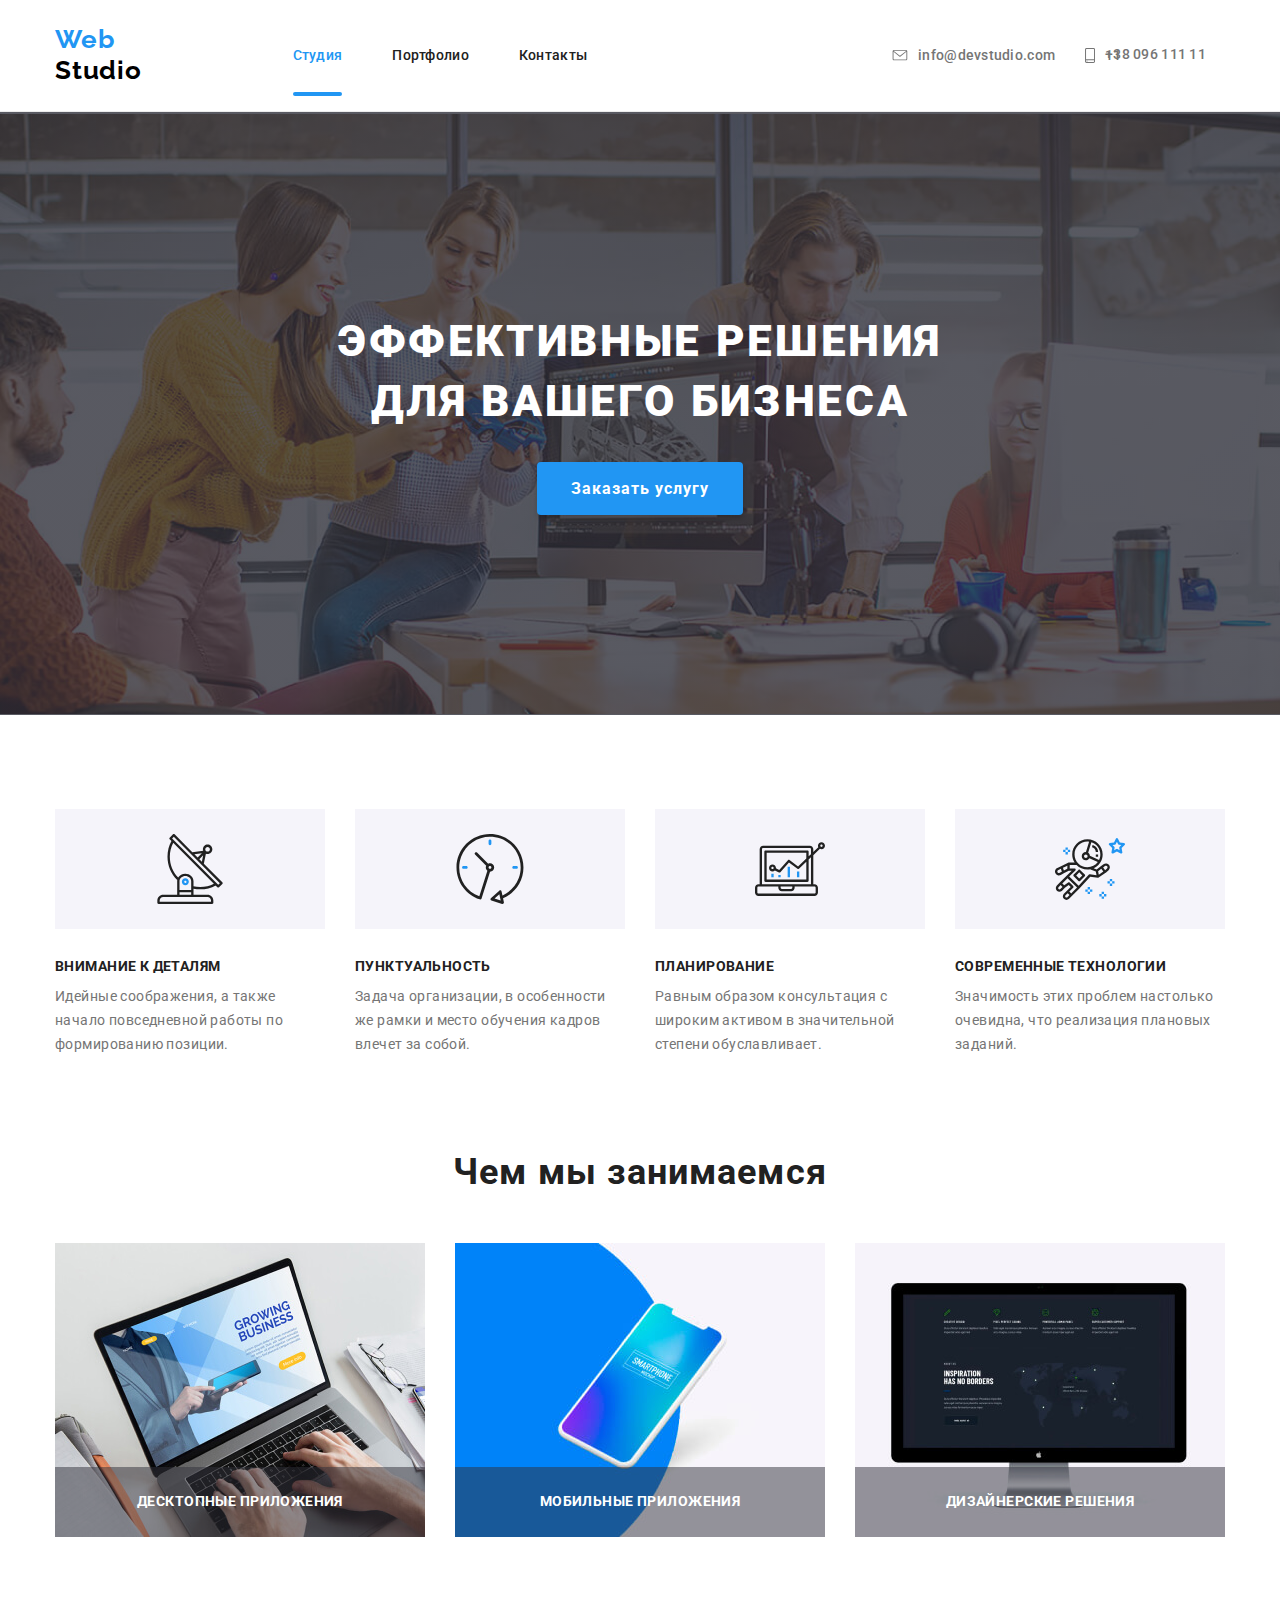
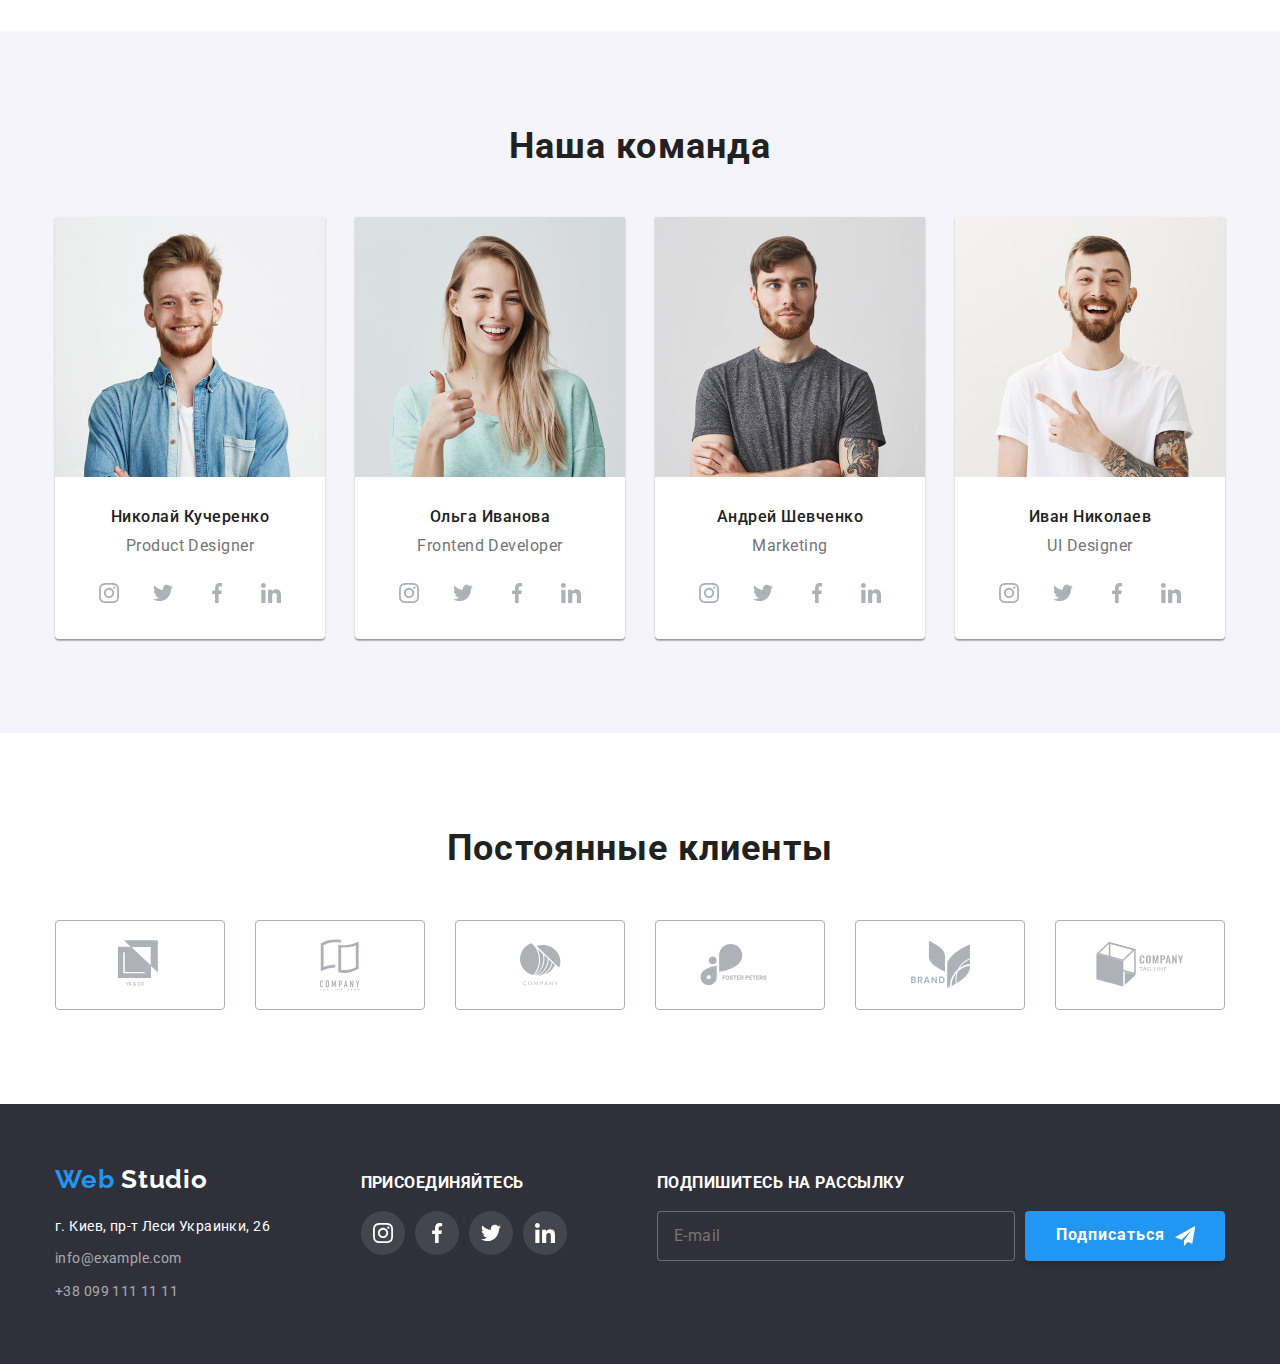
==== commit 959712e6: "модалка готова" ====
--- a/index.html
+++ b/index.html
@@ -632,15 +632,17 @@
             </svg>
           </span>
         </div>
-        <label for="textarea" class="modal-label-textarea">
-          <textarea
-            id="textarea"
-            class="modal-form-text"
-            name="user-massage"
-            placeholder=" "
-          ></textarea>
-          <span class="modal-span-text">Комментарий</span>
-        </label>
+        <div class="modal-wrapper">
+          <label for="textarea" class="modal-label-textarea">
+            <textarea
+              id="textarea"
+              class="modal-form-text"
+              name="user-massage"
+              placeholder=" "
+            ></textarea>
+            <span class="modal-span-text">Комментарий</span>
+          </label>
+        </div>
         <label class="modal-form-label">
           <input
             type="checkbox"
--- a/css/main.min.css
+++ b/css/main.min.css
@@ -1,2 +1,2 @@
-/*! normalize.css v8.0.1 | MIT License | github.com/necolas/normalize.css */html{line-height:1.15;-webkit-text-size-adjust:100%}body{margin:0}main{display:block}h1{font-size:2em;margin:0.67em 0}hr{box-sizing:content-box;height:0;overflow:visible}pre{font-family:monospace, monospace;font-size:1em}a{background-color:transparent}abbr[title]{border-bottom:none;text-decoration:underline;text-decoration:underline dotted}b,strong{font-weight:bolder}code,kbd,samp{font-family:monospace, monospace;font-size:1em}small{font-size:80%}sub,sup{font-size:75%;line-height:0;position:relative;vertical-align:baseline}sub{bottom:-0.25em}sup{top:-0.5em}img{border-style:none}button,input,optgroup,select,textarea{font-family:inherit;font-size:100%;line-height:1.15;margin:0}button,input{overflow:visible}button,select{text-transform:none}button,[type="button"],[type="reset"],[type="submit"]{-webkit-appearance:button}button::-moz-focus-inner,[type="button"]::-moz-focus-inner,[type="reset"]::-moz-focus-inner,[type="submit"]::-moz-focus-inner{border-style:none;padding:0}button:-moz-focusring,[type="button"]:-moz-focusring,[type="reset"]:-moz-focusring,[type="submit"]:-moz-focusring{outline:1px dotted ButtonText}fieldset{padding:0.35em 0.75em 0.625em}legend{box-sizing:border-box;color:inherit;display:table;max-width:100%;padding:0;white-space:normal}progress{vertical-align:baseline}textarea{overflow:auto}[type="checkbox"],[type="radio"]{box-sizing:border-box;padding:0}[type="number"]::-webkit-inner-spin-button,[type="number"]::-webkit-outer-spin-button{height:auto}[type="search"]{-webkit-appearance:textfield;outline-offset:-2px}[type="search"]::-webkit-search-decoration{-webkit-appearance:none}::-webkit-file-upload-button{-webkit-appearance:button;font:inherit}details{display:block}summary{display:list-item}template{display:none}[hidden]{display:none}body{background-color:#fff;font-style:normal;font-family:"Roboto",sans-serif;font-size:14px;color:#212121}html{box-sizing:border-box}*,*::before,*::after{box-sizing:inherit}.link{text-decoration:none;display:block}.list{list-style:none;padding:0px;margin:0px}h1,h2,h3,h4,h5,h6{margin-top:0;margin-bottom:0}p{margin:0px}.container{padding-right:15px;padding-left:15px}@media screen and (min-width: 480px){.container{width:480px;margin:0 auto}}@media screen and (min-width: 768px){.container{width:768px;padding-left:15px;padding-right:15px}}@media screen and (min-width: 1200px){.container{width:1200px;padding-left:15px;padding-right:15px}}@media screen and (max-width: 767px){.form-on-backdrop{position:fixed;left:0;top:0;height:100%;width:100%;background-color:rgba(0,0,0,0.5);z-index:100;display:flex;justify-content:center;align-items:center}.modal-form{position:relative;padding:40px;width:450px;height:609px;display:flex;flex-direction:column;background-color:#fff;align-items:center}.modal-label-textarea{position:relative;margin-bottom:20px;transition:transform 250ms cubic-bezier(0.4, 0, 0.2, 1)}.modal-form-text{padding-top:12px;padding-right:16px;padding-bottom:12px;padding-left:16px;width:370px;height:120px;resize:none}.modal-span-text{position:absolute;top:12px;left:16px;color:#757575;transition:transform 250ms cubic-bezier(0.4, 0, 0.2, 1)}.modal-label-textarea:focus-within>.modal-span-text,.modal-form-text:not(:placeholder-shown)+.modal-span-text{transform:translate(-10px, -35px);color:#2196f3}.modal-wrapper{position:relative;margin-bottom:28px}.modal-label{position:absolute;left:42px;color:#757575;top:50%;transform:translate(0%, -50%);transition:transform 250ms cubic-bezier(0.4, 0, 0.2, 1)}.icon-form{position:absolute;display:inline-block;width:18px;height:18px;top:50%;left:16px;transform:translateY(-50%)}.modal-form-title{padding-top:11px;padding-right:16px;padding-bottom:11px;padding-left:42px;width:370px;height:40px}.modal-form-title,.modal-form-text{display:block;font-family:"Roboto",sans-serif;font-weight:normal;font-size:14px;letter-spacing:0.01em;border:1px solid rgba(33,33,33,0.2);border-radius:4px;color:#757575}.modal-form-name{font-size:20px;font-weight:700;letter-spacing:0.03em;margin-bottom:30px;text-align:center}.modal-form-title:focus+.modal-label,.modal-form-title:not(:placeholder-shown)+.modal-label,.modal-form-title:focus ~ .icon-form-span{transform:translate(-25px, -40px);color:#2196f3;fill:#2196f3}.modal-form-title ~ .icon-form-span{transition:fill 250ms cubic-bezier(0.4, 0, 0.2, 1)}.modal-form-title:focus,.modal-form-text:focus{outline:none;border-color:#2196f3}.modal-form-span{font-weight:normal;font-size:14px;letter-spacing:0.03em;color:#757575;margin-left:7px}.modal-form-span a{color:#2196f3}.modal-form-label{display:flex;align-items:center;margin-bottom:30px}.modal-form-my-check{display:inline-block;width:16px;height:15px;border:solid 2px #000000;border-radius:2px}.icon-check{width:100%;height:100%}.modal-form-check{position:absolute;width:1px;height:1px;margin:-1px;border:0;padding:0;clip:rect(0 0 0 0);overflow:hidden}.modal-form-check:checked ~ .modal-form-my-check{background-color:#2196f3;border:transparent}.modal-close-btn{display:flex;align-items:center;position:absolute;top:8px;right:8px;border-radius:50%;background-color:transparent;border:solid 1px rgba(0,0,0,0.1);cursor:pointer;padding:0px;width:30px;height:30px;transition:fill 250ms cubic-bezier(0.4, 0, 0.2, 1)}.modal-close-btn:hover{fill:#2196f3}.icon-close1{margin:auto;width:18px;height:18px}.is-hidden{visibility:hidden;opacity:0;pointer-events:none}.modal-form-accept{width:200px;height:50px;box-shadow:0px 4px 4px rgba(0,0,0,0.15);border-radius:4px;border:transparent;cursor:pointer;background-color:#2196f3;font-size:16px;letter-spacing:0.06em;font-weight:700;color:#fff}}@media screen and (min-width: 768px){.form-on-backdrop{position:fixed;left:0;top:0;height:100%;width:100%;background-color:rgba(0,0,0,0.5);z-index:100;display:flex;justify-content:center;align-items:center}.modal-form{position:relative;padding:40px;width:450px;height:609px;display:flex;flex-direction:column;background-color:#fff;align-items:center}.modal-label-textarea{position:relative;margin-bottom:20px;transition:transform 250ms cubic-bezier(0.4, 0, 0.2, 1)}.modal-form-text{padding-top:12px;padding-right:16px;padding-bottom:12px;padding-left:16px;width:370px;height:120px;resize:none}.modal-span-text{position:absolute;top:12px;left:16px;color:#757575;transition:transform 250ms cubic-bezier(0.4, 0, 0.2, 1)}.modal-label-textarea:focus-within>.modal-span-text,.modal-form-text:not(:placeholder-shown)+.modal-span-text{transform:translate(-10px, -35px);color:#2196f3}.modal-wrapper{position:relative;margin-bottom:28px}.modal-label{position:absolute;left:42px;color:#757575;top:50%;transform:translate(0%, -50%);transition:transform 250ms cubic-bezier(0.4, 0, 0.2, 1)}.icon-form{position:absolute;display:inline-block;width:18px;height:18px;top:50%;left:16px;transform:translateY(-50%)}.modal-form-title{padding-top:11px;padding-right:16px;padding-bottom:11px;padding-left:42px;width:370px;height:40px}.modal-form-title,.modal-form-text{display:block;font-family:"Roboto",sans-serif;font-weight:normal;font-size:14px;letter-spacing:0.01em;border:1px solid rgba(33,33,33,0.2);border-radius:4px;color:#757575}.modal-form-name{font-size:20px;font-weight:700;letter-spacing:0.03em;margin-bottom:30px;text-align:center}.modal-form-title:focus+.modal-label,.modal-form-title:not(:placeholder-shown)+.modal-label,.modal-form-title:focus ~ .icon-form-span{transform:translate(-25px, -40px);color:#2196f3;fill:#2196f3}.modal-form-title ~ .icon-form-span{transition:fill 250ms cubic-bezier(0.4, 0, 0.2, 1)}.modal-form-title:focus,.modal-form-text:focus{outline:none;border-color:#2196f3}.modal-form-span{font-weight:normal;font-size:14px;letter-spacing:0.03em;color:#757575;margin-left:7px}.modal-form-span a{color:#2196f3}.modal-form-label{display:flex;align-items:center;margin-bottom:30px}.modal-form-my-check{display:inline-block;width:16px;height:15px;border:solid 2px #000000;border-radius:2px}.icon-check{width:100%;height:100%}.modal-form-check{position:absolute;width:1px;height:1px;margin:-1px;border:0;padding:0;clip:rect(0 0 0 0);overflow:hidden}.modal-form-check:checked ~ .modal-form-my-check{background-color:#2196f3;border:transparent}.modal-close-btn{display:flex;align-items:center;position:absolute;top:8px;right:8px;border-radius:50%;background-color:transparent;border:solid 1px rgba(0,0,0,0.1);cursor:pointer;padding:0px;width:30px;height:30px;transition:fill 250ms cubic-bezier(0.4, 0, 0.2, 1)}.modal-close-btn:hover{fill:#2196f3}.icon-close1{margin:auto;width:18px;height:18px}.is-hidden{visibility:hidden;opacity:0;pointer-events:none}.modal-form-accept{width:200px;height:50px;box-shadow:0px 4px 4px rgba(0,0,0,0.15);border-radius:4px;border:transparent;cursor:pointer;background-color:#2196f3;font-size:16px;letter-spacing:0.06em;font-weight:700;color:#fff}}@media screen and (min-width: 1200px){.form-on-backdrop{position:fixed;left:0;top:0;height:100%;width:100%;background-color:rgba(0,0,0,0.5);z-index:100;display:flex;justify-content:center;align-items:center}.modal-form{position:relative;padding:40px;width:528px;height:581px;display:flex;flex-direction:column;background-color:#fff;align-items:center}.modal-label-textarea{position:relative;margin-bottom:20px;transition:transform 250ms cubic-bezier(0.4, 0, 0.2, 1)}.modal-form-text{padding-top:12px;padding-right:16px;padding-bottom:12px;padding-left:16px;width:448px;height:120px;resize:none}.modal-span-text{position:absolute;top:12px;left:16px;color:#757575;transform:translateY(0%, -50%);transition:transform 250ms cubic-bezier(0.4, 0, 0.2, 1)}.modal-label-textarea:focus-within>.modal-span-text,.modal-form-text:not(:placeholder-shown)+.modal-span-text{transform:translate(-10px, -35px);color:#2196f3}.modal-wrapper{position:relative;margin-bottom:28px}.modal-label{position:absolute;left:42px;color:#757575;top:50%;transform:translate(0%, -50%);transition:transform 250ms cubic-bezier(0.4, 0, 0.2, 1)}.icon-form{position:absolute;display:inline-block;width:18px;height:18px;top:50%;left:16px;transform:translateY(-50%)}.modal-form-title{padding-top:11px;padding-right:16px;padding-bottom:11px;padding-left:42px;width:448px;height:40px}.modal-form-title,.modal-form-text{display:block;font-family:"Roboto",sans-serif;font-weight:normal;font-size:14px;letter-spacing:0.01em;border:1px solid rgba(33,33,33,0.2);border-radius:4px;color:#757575}.modal-form-name{font-size:20px;font-weight:700;letter-spacing:0.03em;margin-bottom:30px}.modal-form-title:focus+.modal-label,.modal-form-title:not(:placeholder-shown)+.modal-label,.modal-form-title:focus ~ .icon-form-span{transform:translate(-25px, -40px);color:#2196f3;fill:#2196f3}.modal-form-title ~ .icon-form-span{transition:fill 250ms cubic-bezier(0.4, 0, 0.2, 1)}.modal-form-title:focus,.modal-form-text:focus{outline:none;border-color:#2196f3}.modal-form-span{font-weight:normal;font-size:14px;letter-spacing:0.03em;color:#757575;margin-left:7px}.modal-form-span a{color:#2196f3}.modal-form-label{display:flex;align-items:center;margin-bottom:30px}.modal-form-my-check{display:inline-block;width:16px;height:15px;border:solid 2px #000000;border-radius:2px}.icon-check{width:100%;height:100%}.modal-form-check{position:absolute;width:1px;height:1px;margin:-1px;border:0;padding:0;clip:rect(0 0 0 0);overflow:hidden}.modal-form-check:checked ~ .modal-form-my-check{background-color:#2196f3;border:transparent}.modal-close-btn{display:flex;align-items:center;position:absolute;top:8px;right:8px;border-radius:50%;background-color:transparent;border:solid 1px rgba(0,0,0,0.1);cursor:pointer;padding:0px;width:30px;height:30px;transition:fill 250ms cubic-bezier(0.4, 0, 0.2, 1)}.modal-close-btn:hover{fill:#2196f3}.icon-close1{margin:auto;width:18px;height:18px}.is-hidden{visibility:hidden;opacity:0;pointer-events:none}.modal-form-accept{width:200px;height:50px;box-shadow:0px 4px 4px rgba(0,0,0,0.15);border-radius:4px;border:transparent;cursor:pointer;background-color:#2196f3;font-size:16px;letter-spacing:0.06em;font-weight:700;color:#fff}}.logo{font-family:"Raleway",sans-serif;font-weight:700;font-size:26px;line-height:1.19;letter-spacing:0.03em;color:#000000;margin-right:85px;padding-top:24px;padding-bottom:25px}.logo-part{color:#2196f3}.navigation-list-link,.navigation-contacts-list-link{font-family:"Roboto",sans-serif;font-style:normal;font-weight:500;font-size:14px;line-height:1.4px;letter-spacing:0.02em;text-decoration:none;padding-top:32px;padding-bottom:32px;color:#212121;transition:color 250ms cubic-bezier(0.4, 0, 0.2, 1)}.icon-phone{fill:currentColor;margin-right:10px;width:10px;height:15px}.icon-mail{fill:currentColor;margin-right:10px;width:16px;height:11px}@media screen and (max-width: 767px){.header{position:relative;max-width:480px;margin:0 auto}.header>.container{display:flex;justify-content:space-between;align-items:center}.logo{display:block;padding:0;font-size:24px;line-height:1.16;letter-spacing:0.03em}.menu-btn{padding:10px 0;background-color:transparent;border:none;cursor:pointer}.menu-btn:hover,.menu-btn:focus{fill:#2196f3}.menu-btn.is-open .icon-close{display:block}.menu-btn.is-open .icon-burger{display:none}.icon-close{display:none}.header-menu{display:none;display:block;padding-top:60px;padding-bottom:60px;position:absolute;top:100%;right:0;left:0;width:100%;background-color:#fff;text-align:center;border-top:solid 1px;border-bottom:solid 1px;border-color:#ececec;box-shadow:0px 4px 8px rgba(0,0,0,0.04),0px 2px 4px rgba(0,0,0,0.08),0px 1px 3px rgba(0,0,0,0.16);transform:translateX(200%);transition:transform 250ms cubic-bezier(0.4, 0, 0.2, 1)}.header-menu.is-open{transform:translateX(0)}.navigation-list-link,.navigation-contacts-list-link{font-family:"Roboto",sans-serif;font-style:normal;font-weight:500;font-size:18px;line-height:1.16;letter-spacing:0.02em;text-decoration:none;padding:0;transition:color 250ms cubic-bezier(0.4, 0, 0.2, 1)}.navigation-list-link.navigation-contacts-list-link,.navigation-contacts-list-link.navigation-contacts-list-link{color:#757575}.navigation-list-link.navigation-list-link,.navigation-contacts-list-link.navigation-list-link{color:#212121}.navigation-list-link{position:relative}.navigation-list-link.current{color:#2196f3}.navigation-list-link:hover,.navigation-list-link:focus{color:#2196f3}.current::after{position:absolute;content:"";display:block;width:100%;left:0;right:0;height:4px;background-color:#2196f3;border-radius:2px;bottom:-8px}.navigation-list{margin-bottom:60px}.navigation-list-item:not(:last-child){margin-bottom:40px}.navigation-list-link{padding:0}.navigation-list .link{display:inline}.navigation-contacts{margin-bottom:60px}.navigation-contacts-list:not(:last-child){margin-bottom:16px}.navigation-contacts-list-link{color:#757575}.navigation-contacts-list-link:hover,.navigation-contacts-list-link:focus{color:#2196f3}.icon-phone{fill:currentColor;margin-right:10px;width:10px;height:15px}.icon-phone:hover,.icon-phone:focus{fill:#2196f3}.icon-mail{fill:currentColor;margin-right:10px;width:16px;height:11px}.icon-mail:hover,.icon-mail:focus{fill:#2196f3}}@media screen and (min-width: 768px) and (max-width: 1199px){.menu-btn{display:none}.logo{display:block;padding:0;font-size:24px;line-height:1.16;letter-spacing:0.03em;margin-right:68px;padding-top:26px;padding-bottom:26px}.header{position:relative;max-width:480px}.header>.container{display:flex;padding-top:0;padding-bottom:0}.header-menu{display:flex;align-items:center}.navigation-list{display:flex}.navigation-list-item:not(:last-child){margin-right:50px}.navigation-list-link,.navigation-contacts-list-link{font-family:"Roboto",sans-serif;font-style:normal;font-weight:500;font-size:14px;line-height:1.14;letter-spacing:0.02em;text-decoration:none;padding:0;transition:color 250ms cubic-bezier(0.4, 0, 0.2, 1)}.navigation-list-link.navigation-contacts-list-link,.navigation-contacts-list-link.navigation-contacts-list-link{color:#757575}.navigation-list-link.navigation-list-link,.navigation-contacts-list-link.navigation-list-link{color:#212121}.navigation-list-link{position:relative}.navigation-list-link.current{color:#2196f3}.navigation-list-link:hover,.navigation-list-link:focus{color:#2196f3}.current::after{position:absolute;content:"";display:block;width:100%;left:0;right:0;height:4px;background-color:#2196f3;border-radius:2px;bottom:-32px}.navigation-contacts{display:flex;flex-direction:column;margin-left:68px}.navigation-contacts-list:not(:last-child){margin-bottom:10px}.navigation-contacts-list-link{color:#757575}.navigation-contacts-list-link:hover,.navigation-contacts-list-link:focus{color:#2196f3}.icon-phone{fill:currentColor;margin-right:10px;width:10px;height:15px}.icon-phone:hover,.icon-phone:focus{fill:#2196f3}.icon-mail{fill:currentColor;margin-right:10px;width:16px;height:11px}.icon-mail:hover,.icon-mail:focus{fill:#2196f3}}@media screen and (min-width: 1200px){.header>.container{display:flex;align-items:center;justify-content:flex-start}.container{padding-top:0px;padding-bottom:0px}.menu-btn{display:none}.header-menu{display:flex;align-items:center}.navigation-list{display:flex;padding-left:0px}.navigation-list-item:not(:last-child){margin-right:50px}.navigation-contacts{display:flex;align-items:center;flex-direction:row;margin-left:305px}.navigation-contacts-list:not(:last-child){margin-right:30px}.navigation-list-link{position:relative}.navigation-list-link.current{color:#2196f3}.navigation-list-link:hover,.navigation-list-link:focus{color:#2196f3}.current::after{position:absolute;content:"";display:block;width:100%;left:0;right:0;height:4px;background-color:#2196f3;border-radius:2px;bottom:-8px}.navigation-contacts-list-link{display:flex;align-items:center;color:#757575}.navigation-contacts-list-link:hover,.navigation-contacts-list-link:focus{color:#2196f3}.icon-phone{fill:currentColor;margin-right:10px;width:10px;height:15px}.icon-phone:hover,.icon-phone:focus{fill:#2196f3}.icon-mail{fill:currentColor;margin-right:10px;width:16px;height:11px}.icon-mail:hover,.icon-mail:focus{fill:#2196f3}}@media screen and (max-width: 767px){.hero{background-image:linear-gradient(rgba(47,48,58,0.8), rgba(47,48,58,0.8)),url(../images/main-page/hero/hero-img-480.jpg);background-repeat:no-repeat;background-position:center;margin-right:auto;margin-left:auto;text-align:center;width:480px;height:400px}.hero .container{padding-top:118px;padding-bottom:118px;display:flex;flex-wrap:wrap;justify-content:center}.hero-title{margin-bottom:30px;font-family:"Roboto",sans-serif;font-weight:900;font-size:26px;line-height:1.61;text-align:center;letter-spacing:0.06em;text-transform:uppercase;color:#fff}.modal-btn{padding-top:10px;padding-right:32px;padding-bottom:10px;padding-left:32px;font-family:"Roboto",sans-serif;font-weight:700;font-size:16px;line-height:1.87;text-align:center;letter-spacing:0.06em;color:#fff;background-color:#2196f3;border-radius:4px;cursor:pointer;border-color:transparent;box-shadow:0px 4px 4px rgba(0,0,0,0.15);transition:background-color 250ms cubic-bezier(0.4, 0, 0.2, 1)}.modal-btn:hover,.modal-btn:focus{background-color:#188ce8}}@media screen and (min-width: 768px) and (max-width: 1199px){.hero{background-image:linear-gradient(rgba(47,48,58,0.8), rgba(47,48,58,0.8)),url(../images/main-page/hero/hero-img-768.jpg);background-repeat:no-repeat;background-position:center;margin-right:auto;margin-left:auto;text-align:center;width:768px;height:400px}.hero .container{padding-top:118px;padding-bottom:118px}.hero-title{margin-bottom:30px;font-family:"Roboto",sans-serif;font-weight:900;font-size:26px;line-height:1.61;text-align:center;letter-spacing:0.06em;text-transform:uppercase;color:#fff}.modal-btn{padding-top:10px;padding-right:32px;padding-bottom:10px;padding-left:32px;font-family:"Roboto",sans-serif;font-weight:700;font-size:16px;line-height:1.87;text-align:center;letter-spacing:0.06em;color:#fff;background-color:#2196f3;border-radius:4px;cursor:pointer;border-color:transparent;box-shadow:0px 4px 4px rgba(0,0,0,0.15);transition:background-color 250ms cubic-bezier(0.4, 0, 0.2, 1)}.modal-btn:hover,.modal-btn:focus{background-color:#188ce8}}@media screen and (min-width: 1200px){.hero{background-image:linear-gradient(rgba(47,48,58,0.8), rgba(47,48,58,0.8)),url(../images/main-page/hero/hero-img-1600.jpg);background-repeat:no-repeat;background-position:center;margin-right:auto;margin-left:auto;padding-top:200px;padding-bottom:200px;text-align:center}.hero-title{margin-bottom:30px;font-family:"Roboto",sans-serif;font-weight:900;font-size:44px;line-height:1.36;text-align:center;letter-spacing:0.06em;text-transform:uppercase;color:#fff}.modal-btn{padding-top:10px;padding-right:32px;padding-bottom:10px;padding-left:32px;font-family:"Roboto",sans-serif;font-weight:700;font-size:16px;line-height:1.87;text-align:center;letter-spacing:0.06em;color:#fff;background-color:#2196f3;border-radius:4px;cursor:pointer;border-color:transparent;box-shadow:0px 4px 4px rgba(0,0,0,0.15);transition:background-color 250ms cubic-bezier(0.4, 0, 0.2, 1)}.modal-btn:hover,.modal-btn:focus{background-color:#188ce8}}@media screen and (max-width: 767px){.about-us{padding-top:60px}.about-us-list-item:not(:last-child){margin-bottom:30px}.about-us-title{text-align:center;margin-bottom:10px;font-weight:700;font-size:14px;line-height:1.14;letter-spacing:0.03em;text-transform:uppercase;color:#212121}.description{font-weight:400;font-size:14px;line-height:1.71;letter-spacing:0.03em;color:#757575}.box{display:flex;justify-content:center;align-items:center;margin-bottom:30px;background-color:#f5f4fa;height:120px}.icon-img{height:70px;width:70px}}@media screen and (min-width: 768px) and (max-width: 1199px){.about-us{padding-top:60px}.about-us-list{display:flex;flex-wrap:wrap}.about-us-list-item{width:354px;height:251px}.about-us-list-item:nth-child(-n+2){margin-bottom:30px}.about-us-list-item:nth-child(odd){margin-right:30px}.about-us-list-item-img{display:block;padding-top:25px;padding-right:100px;padding-bottom:25px;padding-left:100px;margin-bottom:30px;width:270px;height:120px;background-color:#f5f4fa}.about-us-title{display:inline-block;margin-bottom:10px;font-weight:700;font-size:14px;line-height:1.14;letter-spacing:0.03em;text-transform:uppercase;color:#212121}.description{font-weight:400;font-size:14px;line-height:1.71;letter-spacing:0.03em;color:#757575}.box{display:flex;justify-content:center;align-items:center;margin-bottom:30px;background-color:#f5f4fa;width:354px;height:120px}.icon-img{height:70px;width:70px}}@media screen and (min-width: 1200px){.about-us{padding-top:94px}.about-us-list{display:flex}.about-us-list-item:not(:last-child){margin-right:30px}.about-us-list-item-img{display:block;padding-top:25px;padding-right:100px;padding-bottom:25px;padding-left:100px;margin-bottom:30px;width:270px;height:120px;background-color:#f5f4fa}.about-us-title{margin-bottom:10px;font-weight:700;font-size:14px;line-height:1.14;letter-spacing:0.03em;text-transform:uppercase;color:#212121}.description{font-weight:400;font-size:14px;line-height:1.71;letter-spacing:0.03em;color:#757575}.box{margin-bottom:30px;background-color:#f5f4fa;padding-top:25px;padding-right:100px;padding-bottom:25px;padding-left:100px;width:270px;height:120px}.icon-img{height:70px;width:70px}}@media screen and (max-width: 767px){.what-we-do{display:none}}@media screen and (min-width: 768px) and (max-width: 1199px){.what-we-do{display:none}}@media screen and (min-width: 1200px){.what-we-do{text-align:center;padding-top:94px;padding-bottom:94px}.what-we-do-list{display:flex}.what-we-do-list-item{position:relative}.what-we-do-list-item:not(:last-child){margin-right:30px}.what-we-do-list-item-img{display:block}.heading-title{margin-bottom:50px;font-weight:700;font-size:36px;line-height:1.17;text-align:center;letter-spacing:0.03em;color:#212121}.what-we-do-description{bottom:0;left:0;padding-top:27px;padding-bottom:27px;width:370px;height:70px;position:absolute;font-weight:700;font-size:14px;line-height:1.14;text-align:center;letter-spacing:0.03em;text-transform:uppercase;color:#fff;background-color:rgba(47,48,58,0.5)}}@media screen and (max-width: 767px){.team{padding-top:60px;padding-bottom:60px;text-align:center;background-color:#f5f4fa}.container{align-items:center}.heading-title{margin-bottom:30px}.team-list-teamate-img{display:block;margin-bottom:30px}.team-list-social{display:flex;justify-content:center;margin-top:16px;padding-right:32px;padding-bottom:24px;padding-left:32px}.team-list-social-item:not(:last-child){margin-right:10px}.team-list{display:flex;flex-direction:column}.team-list-item{background-color:#fff;box-shadow:0px 2px 1px rgba(0,0,0,0.2),0px 1px 1px rgba(0,0,0,0.14),0px 1px 3px rgba(0,0,0,0.12);border-radius:0px 0px 4px 4px}.team-list-item:not(:last-child){margin-bottom:30px}.teamate-name{margin-bottom:10px;font-weight:500;font-size:16px;line-height:1.19;text-align:center;letter-spacing:0.03em;color:#212121}.teamate-position{font-weight:400;font-size:16px;line-height:1.19;text-align:center;letter-spacing:0.03em;color:#757575}.team-list-social-item-link{display:flex;align-items:center;padding-top:12px;padding-right:12px;padding-bottom:12px;padding-left:12px;color:#afb1b8;transition:250ms cubic-bezier(0.4, 0, 0.2, 1);transition-property:background-color, color, box-shadow}.team-list-social-item-link:hover,.team-list-social-item-link:focus{background-color:#2196f3;border-radius:50%;color:#fff}.social-svg-item{fill:currentColor;width:20px;height:20px}}@media screen and (min-width: 768px) and (max-width: 1199px){.team{padding-top:60px;padding-bottom:60px;text-align:center;background-color:#f5f4fa}.heading-title{text-align:center;margin-bottom:30px}.team-list-teamate-img{display:block;margin-bottom:30px}.team-list-social{display:flex;justify-content:center;margin-top:16px;padding-right:32px;padding-bottom:24px;padding-left:32px}.team-list-social-item:not(:last-child){margin-right:10px}.team-list{display:flex;flex-wrap:wrap}.team-list-item{background-color:#fff;box-shadow:0px 2px 1px rgba(0,0,0,0.2),0px 1px 1px rgba(0,0,0,0.14),0px 1px 3px rgba(0,0,0,0.12);border-radius:0px 0px 4px 4px}.team-list-item:nth-child(-n+2){margin-bottom:30px}.team-list-item:nth-child(odd){margin-right:30px}.team-list-item{width:354px;height:422px}.teamate-name{margin-bottom:10px;font-weight:500;font-size:16px;line-height:1.19;text-align:center;letter-spacing:0.03em;color:#212121}.teamate-position{font-weight:400;font-size:16px;line-height:1.19;text-align:center;letter-spacing:0.03em;color:#757575}.team-list-social-item-link{display:flex;align-items:center;padding-top:12px;padding-right:12px;padding-bottom:12px;padding-left:12px;color:#afb1b8;transition:250ms cubic-bezier(0.4, 0, 0.2, 1);transition-property:background-color, color, box-shadow}.team-list-social-item-link:hover,.team-list-social-item-link:focus{background-color:#2196f3;border-radius:50%;color:#fff}.social-svg-item{fill:currentColor;width:20px;height:20px}}@media screen and (min-width: 1200px){.team{padding-top:94px;padding-bottom:94px;text-align:center;background-color:#f5f4fa}.team-list-teamate-img{display:block;margin-bottom:30px}.team-list-social{display:flex;padding-right:32px;padding-bottom:24px;padding-left:32px}.team-list-social-item:not(:last-child){margin-right:10px}.team-list{display:flex;justify-content:space-between}.team-list-item{margin-right:30px;background-color:#fff;box-shadow:0px 2px 1px rgba(0,0,0,0.2),0px 1px 1px rgba(0,0,0,0.14),0px 1px 3px rgba(0,0,0,0.12);border-radius:0px 0px 4px 4px}.teamate-name{margin-bottom:10px;font-weight:500;font-size:16px;line-height:1.19;text-align:center;letter-spacing:0.03em;color:#212121}.teamate-position{margin-bottom:16px;font-weight:400;font-size:16px;line-height:1.19;text-align:center;letter-spacing:0.03em;color:#757575}.team-list-social-item-link{display:flex;align-items:center;padding-top:12px;padding-right:12px;padding-bottom:12px;padding-left:12px;color:#afb1b8;transition:250ms cubic-bezier(0.4, 0, 0.2, 1);transition-property:background-color, color, box-shadow}.team-list-social-item-link:hover,.team-list-social-item-link:focus{background-color:#2196f3;border-radius:50%;color:#fff}.social-svg-item{fill:currentColor;width:20px;height:20px}}@media screen and (max-width: 767px){.ourclients{padding-top:60px;padding-bottom:60px;text-align:center}.clients-list{display:flex;flex-wrap:wrap;justify-content:center}.clients-list-item:nth-child(odd){margin-right:30px}.clients-list-item:nth-child(-n+5){margin-bottom:30px}.clients-list-item-link{display:flex;justify-content:center;align-items:center;border:1px solid #afb1b8;border-radius:4px;width:170px;height:90px;color:#afb1b8;transition:border-color 250ms cubic-bezier(0.4, 0, 0.2, 1)}.clients-list-item-link:hover,.clients-list-item-link:focus{background-color:#fff;color:#2196f3;border-color:#2196f3}.clients-svg-item{fill:currentColor;transition:color 250ms cubic-bezier(0.4, 0, 0.2, 1)}.clients-svg-item.item1{width:44px;height:49px}.clients-svg-item.item2{width:40px;height:52px}.clients-svg-item.item3{width:41px;height:43px}.clients-svg-item.item4{width:80px;height:42px}.clients-svg-item.item5{width:59px;height:47px}.clients-svg-item.item6{width:88px;height:45px}}@media screen and (min-width: 768px) and (max-width: 1199px){.ourclients{padding-top:60px;padding-bottom:60px;text-align:center}.clients-list{display:flex;flex-wrap:wrap;justify-content:center}.clients-list-item:nth-child(n-2){margin-right:30px}.clients-list-item:nth-child(-n+3){margin-bottom:30px}.clients-list-item-link{display:flex;justify-content:center;align-items:center;border:1px solid #afb1b8;border-radius:4px;width:170px;height:90px;color:#afb1b8;transition:border-color 250ms cubic-bezier(0.4, 0, 0.2, 1)}.clients-list-item-link:hover,.clients-list-item-link:focus{background-color:#fff;color:#2196f3;border-color:#2196f3}.clients-svg-item{fill:currentColor;transition:color 250ms cubic-bezier(0.4, 0, 0.2, 1)}.clients-svg-item.item1{width:44px;height:49px}.clients-svg-item.item2{width:40px;height:52px}.clients-svg-item.item3{width:41px;height:43px}.clients-svg-item.item4{width:80px;height:42px}.clients-svg-item.item5{width:59px;height:47px}.clients-svg-item.item6{width:88px;height:45px}}@media screen and (min-width: 1200px){.ourclients{padding-top:94px;padding-bottom:94px;text-align:center}.clients-list{display:flex}.clients-list-item:not(:last-child){display:flex;justify-content:space-between;margin-right:30px}.clients-list-item-link{display:flex;justify-content:center;align-items:center;border:1px solid #afb1b8;border-radius:4px;width:170px;height:90px;color:#afb1b8;transition:border-color 250ms cubic-bezier(0.4, 0, 0.2, 1)}.clients-list-item-link:hover,.clients-list-item-link:focus{background-color:#fff;color:#2196f3;border-color:#2196f3}.clients-svg-item{fill:currentColor;transition:color 250ms cubic-bezier(0.4, 0, 0.2, 1)}.clients-svg-item.item1{width:44px;height:49px}.clients-svg-item.item2{width:40px;height:52px}.clients-svg-item.item3{width:41px;height:43px}.clients-svg-item.item4{width:80px;height:42px}.clients-svg-item.item5{width:59px;height:47px}.clients-svg-item.item6{width:88px;height:45px}}@media screen and (max-width: 767px){.footer{background-color:#2f303a}.footer>.container{display:flex;flex-direction:column}.logo-footer{text-align:center;padding-top:60px;margin-bottom:20px;font-family:"Raleway",sans-serif;font-weight:700;font-size:26px;line-height:1.19;letter-spacing:0.03em;color:#000000}.logo-part2{color:#fff}.footer-list-item-link{font-style:normal;font-weight:400;font-size:14px;line-height:1.71;letter-spacing:0.03em;text-decoration:none}.footer-list-item-link.link1{color:#fff}.footer-list-item-link.link2{color:rgba(255,255,255,0.6)}.join-in-item-link{display:flex;align-items:center;padding-top:12px;padding-right:12px;padding-bottom:12px;padding-left:12px;color:#fff;background-color:rgba(255,255,255,0.1);border-radius:50%;transition:background-color 250ms cubic-bezier(0.4, 0, 0.2, 1)}.join-in-item-link:hover,.join-in-item-link:focus{background-color:#2196f3;color:#fff;border-radius:50%}.join-in{color:#fff;margin-bottom:20px;line-height:16px;letter-spacing:0.03em;text-transform:uppercase;text-align:center}.mail-form{color:#fff;margin-bottom:20px;line-height:16px;letter-spacing:0.03em;text-transform:uppercase;text-align:center}.footer-list{text-align:center;margin-bottom:60px}.footer-list-item:not(:last-child){margin-bottom:8px}.join-in-list{display:flex;margin-bottom:60px}.join-in-item:not(:last-child){margin-right:10px}.mail-form-input{font-family:"Roboto",sans-serif;font-size:16px;letter-spacing:0.03em;padding-top:15px;padding-right:16px;padding-bottom:15px;padding-left:16px;color:rgba(255,255,255,0.6);width:358px;height:50px;border:1px solid rgba(255,255,255,0.3);border-radius:4px;background-color:#2f303a;margin-bottom:20px}.mail-form-field{display:flex;flex-direction:column;align-items:center}.mail-form-btn{padding:0px;font-style:normal;font-weight:700;font-size:16px;letter-spacing:0.06em;text-align:center}.mail-form-btn{font-family:"Roboto",sans-serif;color:#fff;background-color:#2196f3;margin-bottom:60px;padding-top:10px;padding-right:28px;padding-bottom:10px;padding-left:29px;display:inline-flex;align-items:center;width:200px;height:50px;border-radius:4px;border-color:transparent;box-shadow:0px 4px 4px rgba(0,0,0,0.15);cursor:pointer}.icon-send{margin-left:10px;width:24px;height:24px}}
+/*! normalize.css v8.0.1 | MIT License | github.com/necolas/normalize.css */html{line-height:1.15;-webkit-text-size-adjust:100%}body{margin:0}main{display:block}h1{font-size:2em;margin:0.67em 0}hr{box-sizing:content-box;height:0;overflow:visible}pre{font-family:monospace, monospace;font-size:1em}a{background-color:transparent}abbr[title]{border-bottom:none;text-decoration:underline;text-decoration:underline dotted}b,strong{font-weight:bolder}code,kbd,samp{font-family:monospace, monospace;font-size:1em}small{font-size:80%}sub,sup{font-size:75%;line-height:0;position:relative;vertical-align:baseline}sub{bottom:-0.25em}sup{top:-0.5em}img{border-style:none}button,input,optgroup,select,textarea{font-family:inherit;font-size:100%;line-height:1.15;margin:0}button,input{overflow:visible}button,select{text-transform:none}button,[type="button"],[type="reset"],[type="submit"]{-webkit-appearance:button}button::-moz-focus-inner,[type="button"]::-moz-focus-inner,[type="reset"]::-moz-focus-inner,[type="submit"]::-moz-focus-inner{border-style:none;padding:0}button:-moz-focusring,[type="button"]:-moz-focusring,[type="reset"]:-moz-focusring,[type="submit"]:-moz-focusring{outline:1px dotted ButtonText}fieldset{padding:0.35em 0.75em 0.625em}legend{box-sizing:border-box;color:inherit;display:table;max-width:100%;padding:0;white-space:normal}progress{vertical-align:baseline}textarea{overflow:auto}[type="checkbox"],[type="radio"]{box-sizing:border-box;padding:0}[type="number"]::-webkit-inner-spin-button,[type="number"]::-webkit-outer-spin-button{height:auto}[type="search"]{-webkit-appearance:textfield;outline-offset:-2px}[type="search"]::-webkit-search-decoration{-webkit-appearance:none}::-webkit-file-upload-button{-webkit-appearance:button;font:inherit}details{display:block}summary{display:list-item}template{display:none}[hidden]{display:none}body{background-color:#fff;font-style:normal;font-family:"Roboto",sans-serif;font-size:14px;color:#212121}html{box-sizing:border-box}*,*::before,*::after{box-sizing:inherit}.link{text-decoration:none;display:block}.list{list-style:none;padding:0px;margin:0px}h1,h2,h3,h4,h5,h6{margin-top:0;margin-bottom:0}p{margin:0px}.container{padding-right:15px;padding-left:15px}@media screen and (min-width: 480px){.container{width:480px;margin:0 auto}}@media screen and (min-width: 768px){.container{width:768px;padding-left:15px;padding-right:15px}}@media screen and (min-width: 1200px){.container{width:1200px;padding-left:15px;padding-right:15px}}@media screen and (max-width: 767px){.modal-form{position:relative;padding:40px;height:609px;display:flex;flex-direction:column;background-color:#fff;align-items:center;border-radius:4px}}@media screen and (max-width: 767px) and (max-width: 479px){.modal-form{width:calc(100vw - 30px);padding:30px}}@media screen and (max-width: 767px) and (min-width: 480px) and (max-width: 1199px){.modal-form{width:450px}}@media screen and (max-width: 767px){.form-on-backdrop{position:fixed;left:0;top:0;height:100%;width:100%;background-color:rgba(0,0,0,0.5);z-index:100;display:flex;justify-content:center;align-items:center}.modal-label-textarea{position:relative;margin-bottom:20px;transition:transform 250ms cubic-bezier(0.4, 0, 0.2, 1)}.modal-form-text{padding-top:12px;padding-right:16px;padding-bottom:12px;padding-left:16px;width:100%;height:120px;resize:none}.modal-span-text{position:absolute;top:25px;left:16px;color:#757575;transition:transform 250ms cubic-bezier(0.4, 0, 0.2, 1)}.modal-label-textarea:focus-within>.modal-span-text,.modal-form-text:not(:placeholder-shown)+.modal-span-text{transform:translate(-10px, -35px);color:#2196f3}.modal-wrapper{position:relative;margin-bottom:28px;width:100%}.modal-label{position:absolute;left:42px;color:#757575;top:50%;transform:translate(0%, -50%);transition:transform 250ms cubic-bezier(0.4, 0, 0.2, 1)}.icon-form{position:absolute;display:inline-block;width:18px;height:18px;top:50%;left:16px;transform:translateY(-50%)}.modal-form-title{padding-top:11px;padding-right:16px;padding-bottom:11px;padding-left:42px;width:100%;height:40px}.modal-form-title,.modal-form-text{display:block;font-family:"Roboto",sans-serif;font-weight:normal;font-size:14px;letter-spacing:0.01em;border:1px solid rgba(33,33,33,0.2);border-radius:4px;color:#757575}.modal-form-name{text-align:center;font-size:20px;font-weight:700;letter-spacing:0.03em;margin-bottom:30px}.modal-form-title:focus+.modal-label,.modal-form-title:not(:placeholder-shown)+.modal-label,.modal-form-title:focus ~ .icon-form-span{transform:translate(-25px, -40px);color:#2196f3;fill:#2196f3}.modal-form-title ~ .icon-form-span{transition:fill 250ms cubic-bezier(0.4, 0, 0.2, 1)}.modal-form-title:focus,.modal-form-text:focus{outline:none;border-color:#2196f3}.modal-form-span{font-weight:normal;font-size:14px;letter-spacing:0.03em;color:#757575;margin-left:7px}.modal-form-span a{color:#2196f3}.modal-form-label{display:flex;align-items:center;margin-bottom:30px}.modal-form-my-check{display:inline-block;width:16px;height:15px;border:solid 2px #000000;border-radius:2px}.icon-check{width:100%;height:100%}.modal-form-check{position:absolute;width:1px;height:1px;margin:-1px;border:0;padding:0;clip:rect(0 0 0 0);overflow:hidden}.modal-form-check:checked ~ .modal-form-my-check{background-color:#2196f3;border:transparent}.modal-close-btn{display:flex;align-items:center;position:absolute;top:8px;right:8px;border-radius:50%;background-color:transparent;border:solid 1px rgba(0,0,0,0.1);cursor:pointer;padding:0px;width:30px;height:30px;transition:fill 250ms cubic-bezier(0.4, 0, 0.2, 1)}.modal-close-btn:hover{fill:#2196f3}.icon-close{margin:auto;width:18px;height:18px}.is-hidden{visibility:hidden;opacity:0;pointer-events:none}.modal-form-accept{width:200px;height:50px;box-shadow:0px 4px 4px rgba(0,0,0,0.15);border-radius:4px;border:transparent;cursor:pointer;background-color:#2196f3;font-size:16px;letter-spacing:0.06em;font-weight:700;color:#fff}}@media screen and (min-width: 768px){.form-on-backdrop{position:fixed;left:0;top:0;height:100%;width:100%;background-color:rgba(0,0,0,0.5);z-index:100;display:flex;justify-content:center;align-items:center}.modal-form{position:relative;padding:40px;width:450px;height:609px;display:flex;flex-direction:column;background-color:#fff;align-items:center;border-radius:4px}.modal-label-textarea{position:relative;margin-bottom:20px;transition:transform 250ms cubic-bezier(0.4, 0, 0.2, 1)}.modal-form-text{padding-top:12px;padding-right:16px;padding-bottom:12px;padding-left:16px;width:370px;height:120px;resize:none}.modal-span-text{position:absolute;top:12px;left:16px;color:#757575;transition:transform 250ms cubic-bezier(0.4, 0, 0.2, 1)}.modal-label-textarea:focus-within>.modal-span-text,.modal-form-text:not(:placeholder-shown)+.modal-span-text{transform:translate(-10px, -35px);color:#2196f3}.modal-wrapper{position:relative;margin-bottom:28px}.modal-label{position:absolute;left:42px;color:#757575;top:50%;transform:translate(0%, -50%);transition:transform 250ms cubic-bezier(0.4, 0, 0.2, 1)}.icon-form{position:absolute;display:inline-block;width:18px;height:18px;top:50%;left:16px;transform:translateY(-50%)}.modal-form-title{padding-top:11px;padding-right:16px;padding-bottom:11px;padding-left:42px;width:370px;height:40px}.modal-form-title,.modal-form-text{display:block;font-family:"Roboto",sans-serif;font-weight:normal;font-size:14px;letter-spacing:0.01em;border:1px solid rgba(33,33,33,0.2);border-radius:4px;color:#757575}.modal-form-name{font-size:20px;font-weight:700;letter-spacing:0.03em;margin-bottom:30px;text-align:center}.modal-form-title:focus+.modal-label,.modal-form-title:not(:placeholder-shown)+.modal-label,.modal-form-title:focus ~ .icon-form-span{transform:translate(-25px, -40px);color:#2196f3;fill:#2196f3}.modal-form-title ~ .icon-form-span{transition:fill 250ms cubic-bezier(0.4, 0, 0.2, 1)}.modal-form-title:focus,.modal-form-text:focus{outline:none;border-color:#2196f3}.modal-form-span{font-weight:normal;font-size:14px;letter-spacing:0.03em;color:#757575;margin-left:7px}.modal-form-span a{color:#2196f3}.modal-form-label{display:flex;align-items:center;margin-bottom:30px}.modal-form-my-check{display:inline-block;width:16px;height:15px;border:solid 2px #000000;border-radius:2px}.icon-check{width:100%;height:100%}.modal-form-check{position:absolute;width:1px;height:1px;margin:-1px;border:0;padding:0;clip:rect(0 0 0 0);overflow:hidden}.modal-form-check:checked ~ .modal-form-my-check{background-color:#2196f3;border:transparent}.modal-close-btn{display:flex;align-items:center;position:absolute;top:8px;right:8px;border-radius:50%;background-color:transparent;border:solid 1px rgba(0,0,0,0.1);cursor:pointer;padding:0px;width:30px;height:30px;transition:fill 250ms cubic-bezier(0.4, 0, 0.2, 1)}.modal-close-btn:hover{fill:#2196f3}.icon-close1{margin:auto;width:18px;height:18px}.is-hidden{visibility:hidden;opacity:0;pointer-events:none}.modal-form-accept{width:200px;height:50px;box-shadow:0px 4px 4px rgba(0,0,0,0.15);border-radius:4px;border:transparent;cursor:pointer;background-color:#2196f3;font-size:16px;letter-spacing:0.06em;font-weight:700;color:#fff}}@media screen and (min-width: 1200px){.form-on-backdrop{position:fixed;left:0;top:0;height:100%;width:100%;background-color:rgba(0,0,0,0.5);z-index:100;display:flex;justify-content:center;align-items:center}.modal-form{position:relative;padding:40px;width:528px;height:581px;display:flex;flex-direction:column;background-color:#fff;align-items:center;border-radius:4px}.modal-label-textarea{position:relative;margin-bottom:20px;transition:transform 250ms cubic-bezier(0.4, 0, 0.2, 1)}.modal-form-text{padding-top:12px;padding-right:16px;padding-bottom:12px;padding-left:16px;width:448px;height:120px;resize:none}.modal-span-text{position:absolute;top:12px;left:16px;color:#757575;transform:translateY(0%, -50%);transition:transform 250ms cubic-bezier(0.4, 0, 0.2, 1)}.modal-label-textarea:focus-within>.modal-span-text,.modal-form-text:not(:placeholder-shown)+.modal-span-text{transform:translate(-10px, -35px);color:#2196f3}.modal-wrapper{position:relative;margin-bottom:28px}.modal-label{position:absolute;left:42px;color:#757575;top:50%;transform:translate(0%, -50%);transition:transform 250ms cubic-bezier(0.4, 0, 0.2, 1)}.icon-form{position:absolute;display:inline-block;width:18px;height:18px;top:50%;left:16px;transform:translateY(-50%)}.modal-form-title{padding-top:11px;padding-right:16px;padding-bottom:11px;padding-left:42px;width:448px;height:40px}.modal-form-title,.modal-form-text{display:block;font-family:"Roboto",sans-serif;font-weight:normal;font-size:14px;letter-spacing:0.01em;border:1px solid rgba(33,33,33,0.2);border-radius:4px;color:#757575}.modal-form-name{font-size:20px;font-weight:700;letter-spacing:0.03em;margin-bottom:30px}.modal-form-title:focus+.modal-label,.modal-form-title:not(:placeholder-shown)+.modal-label,.modal-form-title:focus ~ .icon-form-span{transform:translate(-25px, -40px);color:#2196f3;fill:#2196f3}.modal-form-title ~ .icon-form-span{transition:fill 250ms cubic-bezier(0.4, 0, 0.2, 1)}.modal-form-title:focus,.modal-form-text:focus{outline:none;border-color:#2196f3}.modal-form-span{font-weight:normal;font-size:14px;letter-spacing:0.03em;color:#757575;margin-left:7px}.modal-form-span a{color:#2196f3}.modal-form-label{display:flex;align-items:center;margin-bottom:30px}.modal-form-my-check{display:inline-block;width:16px;height:15px;border:solid 2px #000000;border-radius:2px}.icon-check{width:100%;height:100%}.modal-form-check{position:absolute;width:1px;height:1px;margin:-1px;border:0;padding:0;clip:rect(0 0 0 0);overflow:hidden}.modal-form-check:checked ~ .modal-form-my-check{background-color:#2196f3;border:transparent}.modal-close-btn{display:flex;align-items:center;position:absolute;top:8px;right:8px;border-radius:50%;background-color:transparent;border:solid 1px rgba(0,0,0,0.1);cursor:pointer;padding:0px;width:30px;height:30px;transition:fill 250ms cubic-bezier(0.4, 0, 0.2, 1)}.modal-close-btn:hover{fill:#2196f3}.icon-close1{margin:auto;width:18px;height:18px}.is-hidden{visibility:hidden;opacity:0;pointer-events:none}.modal-form-accept{width:200px;height:50px;box-shadow:0px 4px 4px rgba(0,0,0,0.15);border-radius:4px;border:transparent;cursor:pointer;background-color:#2196f3;font-size:16px;letter-spacing:0.06em;font-weight:700;color:#fff}}.logo{font-family:"Raleway",sans-serif;font-weight:700;font-size:26px;line-height:1.19;letter-spacing:0.03em;color:#000000;margin-right:85px;padding-top:24px;padding-bottom:25px}.logo-part{color:#2196f3}.header{border-bottom:1px solid #ececec}.navigation-list-link,.navigation-contacts-list-link{font-family:"Roboto",sans-serif;font-style:normal;font-weight:500;font-size:14px;line-height:1.4px;letter-spacing:0.02em;text-decoration:none;padding-top:32px;padding-bottom:32px;color:#212121;transition:color 250ms cubic-bezier(0.4, 0, 0.2, 1)}.icon-phone{fill:currentColor;margin-right:10px;width:10px;height:15px}.icon-mail{fill:currentColor;margin-right:10px;width:16px;height:11px}@media screen and (max-width: 767px){.header{position:relative;max-width:480px;margin:0 auto}.header>.container{display:flex;justify-content:space-between;align-items:center}.logo{display:block;padding:0;font-size:24px;line-height:1.16;letter-spacing:0.03em}.menu-btn{padding:10px 0;background-color:transparent;border:none;cursor:pointer}.menu-btn:hover,.menu-btn:focus{fill:#2196f3}.menu-btn.is-open .icon-close{display:block}.menu-btn.is-open .icon-burger{display:none}.icon-close{display:none}.header-menu{z-index:1;display:none;display:block;padding-top:60px;padding-bottom:60px;position:absolute;top:100%;right:0;left:0;width:100%;background-color:#fff;text-align:center;border-top:solid 1px;border-bottom:solid 1px;border-color:#ececec;box-shadow:0px 4px 8px rgba(0,0,0,0.04),0px 2px 4px rgba(0,0,0,0.08),0px 1px 3px rgba(0,0,0,0.16);transform:translateY(-130%);transition:transform 250ms cubic-bezier(0.4, 0, 0.2, 1)}.header-menu.is-open{transform:translateY(0)}.navigation-list-link,.navigation-contacts-list-link{font-family:"Roboto",sans-serif;font-style:normal;font-weight:500;font-size:18px;line-height:1.16;letter-spacing:0.02em;text-decoration:none;padding:0;transition:color 250ms cubic-bezier(0.4, 0, 0.2, 1)}.navigation-list-link.navigation-contacts-list-link,.navigation-contacts-list-link.navigation-contacts-list-link{color:#757575}.navigation-list-link.navigation-list-link,.navigation-contacts-list-link.navigation-list-link{color:#212121}.navigation-list-link{position:relative}.navigation-list-link.current{color:#2196f3}.navigation-list-link:hover,.navigation-list-link:focus{color:#2196f3}.current::after{position:absolute;content:"";display:block;width:100%;left:0;right:0;height:4px;background-color:#2196f3;border-radius:2px;bottom:-8px}.navigation-list{margin-bottom:60px}.navigation-list-item:not(:last-child){margin-bottom:40px}.navigation-list-link{padding:0}.navigation-list .link{display:inline}.navigation-contacts{margin-bottom:60px}.navigation-contacts-list:not(:last-child){margin-bottom:16px}.navigation-contacts-list-link{color:#757575}.navigation-contacts-list-link:hover,.navigation-contacts-list-link:focus{color:#2196f3}.icon-phone{fill:currentColor;margin-right:10px;width:10px;height:15px}.icon-phone:hover,.icon-phone:focus{fill:#2196f3}.icon-mail{fill:currentColor;margin-right:10px;width:16px;height:11px}.icon-mail:hover,.icon-mail:focus{fill:#2196f3}}@media screen and (min-width: 768px) and (max-width: 1199px){.menu-btn{display:none}.logo{display:block;padding:0;font-size:24px;line-height:1.16;letter-spacing:0.03em;margin-right:68px;padding-top:26px;padding-bottom:26px}.header{position:relative;max-width:480px}.header>.container{display:flex;padding-top:0;padding-bottom:0}.header-menu{display:flex;align-items:center}.navigation-list{display:flex}.navigation-list-item:not(:last-child){margin-right:50px}.navigation-list-link,.navigation-contacts-list-link{font-family:"Roboto",sans-serif;font-style:normal;font-weight:500;font-size:14px;line-height:1.14;letter-spacing:0.02em;text-decoration:none;padding:0;transition:color 250ms cubic-bezier(0.4, 0, 0.2, 1)}.navigation-list-link.navigation-contacts-list-link,.navigation-contacts-list-link.navigation-contacts-list-link{color:#757575}.navigation-list-link.navigation-list-link,.navigation-contacts-list-link.navigation-list-link{color:#212121}.navigation-list-link{position:relative}.navigation-list-link.current{color:#2196f3}.navigation-list-link:hover,.navigation-list-link:focus{color:#2196f3}.current::after{position:absolute;content:"";display:block;width:100%;left:0;right:0;height:4px;background-color:#2196f3;border-radius:2px;bottom:-32px}.navigation-contacts{display:flex;flex-direction:column;margin-left:68px}.navigation-contacts-list:not(:last-child){margin-bottom:10px}.navigation-contacts-list-link{color:#757575}.navigation-contacts-list-link:hover,.navigation-contacts-list-link:focus{color:#2196f3}.icon-phone{fill:currentColor;margin-right:10px;width:10px;height:15px}.icon-phone:hover,.icon-phone:focus{fill:#2196f3}.icon-mail{fill:currentColor;margin-right:10px;width:16px;height:11px}.icon-mail:hover,.icon-mail:focus{fill:#2196f3}}@media screen and (min-width: 1200px){.header>.container{display:flex;align-items:center;justify-content:flex-start}.container{padding-top:0px;padding-bottom:0px}.menu-btn{display:none}.header-menu{display:flex;align-items:center}.navigation-list{display:flex;padding-left:0px}.navigation-list-item:not(:last-child){margin-right:50px}.navigation-contacts{display:flex;align-items:center;flex-direction:row;margin-left:305px}.navigation-contacts-list:not(:last-child){margin-right:30px}.navigation-list-link{position:relative}.navigation-list-link.current{color:#2196f3}.navigation-list-link:hover,.navigation-list-link:focus{color:#2196f3}.current::after{position:absolute;content:"";display:block;width:100%;left:0;right:0;height:4px;background-color:#2196f3;border-radius:2px;bottom:-8px}.navigation-contacts-list-link{display:flex;align-items:center;color:#757575}.navigation-contacts-list-link:hover,.navigation-contacts-list-link:focus{color:#2196f3}.icon-phone{fill:currentColor;margin-right:10px;width:10px;height:15px}.icon-phone:hover,.icon-phone:focus{fill:#2196f3}.icon-mail{fill:currentColor;margin-right:10px;width:16px;height:11px}.icon-mail:hover,.icon-mail:focus{fill:#2196f3}}@media screen and (max-width: 767px){.hero{background-image:linear-gradient(rgba(47,48,58,0.8), rgba(47,48,58,0.8)),url(../images/main-page/hero/hero-img-480.jpg);background-repeat:no-repeat;background-position:center;margin-right:auto;margin-left:auto;text-align:center;max-width:480px;height:400px}.hero .container{padding-top:118px;padding-bottom:118px;display:flex;flex-wrap:wrap;justify-content:center}.hero-title{margin-bottom:30px;font-family:"Roboto",sans-serif;font-weight:900;font-size:26px;line-height:1.61;text-align:center;letter-spacing:0.06em;text-transform:uppercase;color:#fff}.modal-btn{padding-top:10px;padding-right:32px;padding-bottom:10px;padding-left:32px;font-family:"Roboto",sans-serif;font-weight:700;font-size:16px;line-height:1.87;text-align:center;letter-spacing:0.06em;color:#fff;background-color:#2196f3;border-radius:4px;cursor:pointer;border-color:transparent;box-shadow:0px 4px 4px rgba(0,0,0,0.15);transition:background-color 250ms cubic-bezier(0.4, 0, 0.2, 1)}.modal-btn:hover,.modal-btn:focus{background-color:#188ce8}}@media screen and (min-width: 768px) and (max-width: 1199px){.hero{background-image:linear-gradient(rgba(47,48,58,0.8), rgba(47,48,58,0.8)),url(../images/main-page/hero/hero-img-768.jpg);background-repeat:no-repeat;background-position:center;margin-right:auto;margin-left:auto;text-align:center;width:768px;height:400px}.hero .container{padding-top:118px;padding-bottom:118px}.hero-title{margin-bottom:30px;font-family:"Roboto",sans-serif;font-weight:900;font-size:26px;line-height:1.61;text-align:center;letter-spacing:0.06em;text-transform:uppercase;color:#fff}.modal-btn{padding-top:10px;padding-right:32px;padding-bottom:10px;padding-left:32px;font-family:"Roboto",sans-serif;font-weight:700;font-size:16px;line-height:1.87;text-align:center;letter-spacing:0.06em;color:#fff;background-color:#2196f3;border-radius:4px;cursor:pointer;border-color:transparent;box-shadow:0px 4px 4px rgba(0,0,0,0.15);transition:background-color 250ms cubic-bezier(0.4, 0, 0.2, 1)}.modal-btn:hover,.modal-btn:focus{background-color:#188ce8}}@media screen and (min-width: 1200px){.hero{background-image:linear-gradient(rgba(47,48,58,0.8), rgba(47,48,58,0.8)),url(../images/main-page/hero/hero-img-1600.jpg);background-repeat:no-repeat;background-position:center;margin-right:auto;margin-left:auto;padding-top:200px;padding-bottom:200px;text-align:center}.hero-title{margin-bottom:30px;font-family:"Roboto",sans-serif;font-weight:900;font-size:44px;line-height:1.36;text-align:center;letter-spacing:0.06em;text-transform:uppercase;color:#fff}.modal-btn{padding-top:10px;padding-right:32px;padding-bottom:10px;padding-left:32px;font-family:"Roboto",sans-serif;font-weight:700;font-size:16px;line-height:1.87;text-align:center;letter-spacing:0.06em;color:#fff;background-color:#2196f3;border-radius:4px;cursor:pointer;border-color:transparent;box-shadow:0px 4px 4px rgba(0,0,0,0.15);transition:background-color 250ms cubic-bezier(0.4, 0, 0.2, 1)}.modal-btn:hover,.modal-btn:focus{background-color:#188ce8}}@media screen and (max-width: 767px){.about-us{padding-top:60px}.about-us-list-item:not(:last-child){margin-bottom:30px}.about-us-title{text-align:center;margin-bottom:10px;font-weight:700;font-size:14px;line-height:1.14;letter-spacing:0.03em;text-transform:uppercase;color:#212121}.description{font-weight:400;font-size:14px;line-height:1.71;letter-spacing:0.03em;color:#757575}.box{display:flex;justify-content:center;align-items:center;margin-bottom:30px;background-color:#f5f4fa;height:120px}.icon-img{height:70px;width:70px}}@media screen and (min-width: 768px) and (max-width: 1199px){.about-us{padding-top:60px}.about-us-list{display:flex;flex-wrap:wrap}.about-us-list-item{width:354px;height:251px}.about-us-list-item:nth-child(-n+2){margin-bottom:30px}.about-us-list-item:nth-child(odd){margin-right:30px}.about-us-list-item-img{display:block;padding-top:25px;padding-right:100px;padding-bottom:25px;padding-left:100px;margin-bottom:30px;width:270px;height:120px;background-color:#f5f4fa}.about-us-title{display:inline-block;margin-bottom:10px;font-weight:700;font-size:14px;line-height:1.14;letter-spacing:0.03em;text-transform:uppercase;color:#212121}.description{font-weight:400;font-size:14px;line-height:1.71;letter-spacing:0.03em;color:#757575}.box{display:flex;justify-content:center;align-items:center;margin-bottom:30px;background-color:#f5f4fa;width:354px;height:120px}.icon-img{height:70px;width:70px}}@media screen and (min-width: 1200px){.about-us{padding-top:94px}.about-us-list{display:flex}.about-us-list-item:not(:last-child){margin-right:30px}.about-us-list-item-img{display:block;padding-top:25px;padding-right:100px;padding-bottom:25px;padding-left:100px;margin-bottom:30px;width:270px;height:120px;background-color:#f5f4fa}.about-us-title{margin-bottom:10px;font-weight:700;font-size:14px;line-height:1.14;letter-spacing:0.03em;text-transform:uppercase;color:#212121}.description{font-weight:400;font-size:14px;line-height:1.71;letter-spacing:0.03em;color:#757575}.box{margin-bottom:30px;background-color:#f5f4fa;padding-top:25px;padding-right:100px;padding-bottom:25px;padding-left:100px;width:270px;height:120px}.icon-img{height:70px;width:70px}}@media screen and (max-width: 767px){.what-we-do{display:none}}@media screen and (min-width: 768px) and (max-width: 1199px){.what-we-do{display:none}}@media screen and (min-width: 1200px){.what-we-do{text-align:center;padding-top:94px;padding-bottom:94px}.what-we-do-list{display:flex}.what-we-do-list-item{position:relative}.what-we-do-list-item:not(:last-child){margin-right:30px}.what-we-do-list-item-img{display:block}.heading-title{margin-bottom:50px;font-weight:700;font-size:36px;line-height:1.17;text-align:center;letter-spacing:0.03em;color:#212121}.what-we-do-description{bottom:0;left:0;padding-top:27px;padding-bottom:27px;width:370px;height:70px;position:absolute;font-weight:700;font-size:14px;line-height:1.14;text-align:center;letter-spacing:0.03em;text-transform:uppercase;color:#fff;background-color:rgba(47,48,58,0.5)}}@media screen and (max-width: 767px){.team{padding-top:60px;padding-bottom:60px;text-align:center;background-color:#f5f4fa}.container{align-items:center}.heading-title{margin-bottom:30px}.team-list-teamate-img{display:block;margin-bottom:30px}.team-list-social{display:flex;justify-content:center;margin-top:16px;padding-right:32px;padding-bottom:24px;padding-left:32px}.team-list-social-item:not(:last-child){margin-right:10px}.team-list{display:flex;flex-direction:column}.team-list-item{background-color:#fff;box-shadow:0px 2px 1px rgba(0,0,0,0.2),0px 1px 1px rgba(0,0,0,0.14),0px 1px 3px rgba(0,0,0,0.12);border-radius:0px 0px 4px 4px}.team-list-item:not(:last-child){margin-bottom:30px}.teamate-name{margin-bottom:10px;font-weight:500;font-size:16px;line-height:1.19;text-align:center;letter-spacing:0.03em;color:#212121}.teamate-position{font-weight:400;font-size:16px;line-height:1.19;text-align:center;letter-spacing:0.03em;color:#757575}.team-list-social-item-link{display:flex;align-items:center;padding-top:12px;padding-right:12px;padding-bottom:12px;padding-left:12px;color:#afb1b8;transition:250ms cubic-bezier(0.4, 0, 0.2, 1);transition-property:background-color, color, box-shadow}.team-list-social-item-link:hover,.team-list-social-item-link:focus{background-color:#2196f3;border-radius:50%;color:#fff}.social-svg-item{fill:currentColor;width:20px;height:20px}}@media screen and (min-width: 768px) and (max-width: 1199px){.team{padding-top:60px;padding-bottom:60px;text-align:center;background-color:#f5f4fa}.heading-title{text-align:center;margin-bottom:30px}.team-list-teamate-img{display:block;margin-bottom:30px}.team-list-social{display:flex;justify-content:center;margin-top:16px;padding-right:32px;padding-bottom:24px;padding-left:32px}.team-list-social-item:not(:last-child){margin-right:10px}.team-list{display:flex;flex-wrap:wrap}.team-list-item{background-color:#fff;box-shadow:0px 2px 1px rgba(0,0,0,0.2),0px 1px 1px rgba(0,0,0,0.14),0px 1px 3px rgba(0,0,0,0.12);border-radius:0px 0px 4px 4px}.team-list-item:nth-child(-n+2){margin-bottom:30px}.team-list-item:nth-child(odd){margin-right:30px}.team-list-item{width:354px;height:422px}.teamate-name{margin-bottom:10px;font-weight:500;font-size:16px;line-height:1.19;text-align:center;letter-spacing:0.03em;color:#212121}.teamate-position{font-weight:400;font-size:16px;line-height:1.19;text-align:center;letter-spacing:0.03em;color:#757575}.team-list-social-item-link{display:flex;align-items:center;padding-top:12px;padding-right:12px;padding-bottom:12px;padding-left:12px;color:#afb1b8;transition:250ms cubic-bezier(0.4, 0, 0.2, 1);transition-property:background-color, color, box-shadow}.team-list-social-item-link:hover,.team-list-social-item-link:focus{background-color:#2196f3;border-radius:50%;color:#fff}.social-svg-item{fill:currentColor;width:20px;height:20px}}@media screen and (min-width: 1200px){.team{padding-top:94px;padding-bottom:94px;text-align:center;background-color:#f5f4fa}.team-list-teamate-img{display:block;margin-bottom:30px}.team-list-social{display:flex;padding-right:32px;padding-bottom:24px;padding-left:32px}.team-list-social-item:not(:last-child){margin-right:10px}.team-list{display:flex;justify-content:space-between}.team-list-item{margin-right:30px;background-color:#fff;box-shadow:0px 2px 1px rgba(0,0,0,0.2),0px 1px 1px rgba(0,0,0,0.14),0px 1px 3px rgba(0,0,0,0.12);border-radius:0px 0px 4px 4px}.teamate-name{margin-bottom:10px;font-weight:500;font-size:16px;line-height:1.19;text-align:center;letter-spacing:0.03em;color:#212121}.teamate-position{margin-bottom:16px;font-weight:400;font-size:16px;line-height:1.19;text-align:center;letter-spacing:0.03em;color:#757575}.team-list-social-item-link{display:flex;align-items:center;padding-top:12px;padding-right:12px;padding-bottom:12px;padding-left:12px;color:#afb1b8;transition:250ms cubic-bezier(0.4, 0, 0.2, 1);transition-property:background-color, color, box-shadow}.team-list-social-item-link:hover,.team-list-social-item-link:focus{background-color:#2196f3;border-radius:50%;color:#fff}.social-svg-item{fill:currentColor;width:20px;height:20px}}@media screen and (max-width: 767px){.ourclients{padding-top:60px;padding-bottom:60px;text-align:center}.clients-list{display:flex;flex-wrap:wrap;justify-content:center}.clients-list-item{flex-basis:calc((100% - 30px) / 2)}.clients-list-item:not(:nth-child(2n)){margin-right:30px}.clients-list-item:not(:nth-last-child(-n+2)){margin-bottom:30px}.clients-list-item-link{display:flex;justify-content:center;align-items:center;border:1px solid #afb1b8;border-radius:4px;height:90px;color:#afb1b8;transition:border-color 250ms cubic-bezier(0.4, 0, 0.2, 1)}.clients-list-item-link:hover,.clients-list-item-link:focus{background-color:#fff;color:#2196f3;border-color:#2196f3}.clients-svg-item{fill:currentColor;transition:color 250ms cubic-bezier(0.4, 0, 0.2, 1)}.clients-svg-item.item1{width:44px;height:49px}.clients-svg-item.item2{width:40px;height:52px}.clients-svg-item.item3{width:41px;height:43px}.clients-svg-item.item4{width:80px;height:42px}.clients-svg-item.item5{width:59px;height:47px}.clients-svg-item.item6{width:88px;height:45px}}@media screen and (min-width: 768px) and (max-width: 1199px){.ourclients{padding-top:60px;padding-bottom:60px;text-align:center}.clients-list{display:flex;flex-wrap:wrap;justify-content:center}.clients-list-item:nth-child(n-2){margin-right:30px}.clients-list-item:nth-child(-n+3){margin-bottom:30px}.clients-list-item-link{display:flex;justify-content:center;align-items:center;border:1px solid #afb1b8;border-radius:4px;width:170px;height:90px;color:#afb1b8;transition:border-color 250ms cubic-bezier(0.4, 0, 0.2, 1)}.clients-list-item-link:hover,.clients-list-item-link:focus{background-color:#fff;color:#2196f3;border-color:#2196f3}.clients-svg-item{fill:currentColor;transition:color 250ms cubic-bezier(0.4, 0, 0.2, 1)}.clients-svg-item.item1{width:44px;height:49px}.clients-svg-item.item2{width:40px;height:52px}.clients-svg-item.item3{width:41px;height:43px}.clients-svg-item.item4{width:80px;height:42px}.clients-svg-item.item5{width:59px;height:47px}.clients-svg-item.item6{width:88px;height:45px}}@media screen and (min-width: 1200px){.ourclients{padding-top:94px;padding-bottom:94px;text-align:center}.clients-list{display:flex}.clients-list-item:not(:last-child){display:flex;justify-content:space-between;margin-right:30px}.clients-list-item-link{display:flex;justify-content:center;align-items:center;border:1px solid #afb1b8;border-radius:4px;width:170px;height:90px;color:#afb1b8;transition:border-color 250ms cubic-bezier(0.4, 0, 0.2, 1)}.clients-list-item-link:hover,.clients-list-item-link:focus{background-color:#fff;color:#2196f3;border-color:#2196f3}.clients-svg-item{fill:currentColor;transition:color 250ms cubic-bezier(0.4, 0, 0.2, 1)}.clients-svg-item.item1{width:44px;height:49px}.clients-svg-item.item2{width:40px;height:52px}.clients-svg-item.item3{width:41px;height:43px}.clients-svg-item.item4{width:80px;height:42px}.clients-svg-item.item5{width:59px;height:47px}.clients-svg-item.item6{width:88px;height:45px}}@media screen and (max-width: 767px){.footer{background-color:#2f303a}.footer>.container{display:flex;flex-direction:column}.logo-footer{text-align:center;padding-top:60px;margin-bottom:20px;font-family:"Raleway",sans-serif;font-weight:700;font-size:26px;line-height:1.19;letter-spacing:0.03em;color:#000000}.logo-part2{color:#fff}.footer-list-item-link{font-style:normal;font-weight:400;font-size:14px;line-height:1.71;letter-spacing:0.03em;text-decoration:none}.footer-list-item-link.link1{color:#fff}.footer-list-item-link.link2{color:rgba(255,255,255,0.6)}.join-in-item-link{display:flex;align-items:center;padding-top:12px;padding-right:12px;padding-bottom:12px;padding-left:12px;color:#fff;background-color:rgba(255,255,255,0.1);border-radius:50%;transition:background-color 250ms cubic-bezier(0.4, 0, 0.2, 1)}.join-in-item-link:hover,.join-in-item-link:focus{background-color:#2196f3;color:#fff;border-radius:50%}.join-in{color:#fff;margin-bottom:20px;line-height:16px;letter-spacing:0.03em;text-transform:uppercase;text-align:center}.mail-form{color:#fff;margin-bottom:20px;line-height:16px;letter-spacing:0.03em;text-transform:uppercase;text-align:center}.footer-list{text-align:center;margin-bottom:60px}.footer-list-item:not(:last-child){margin-bottom:8px}.join-in-list{display:flex;margin-bottom:60px}.join-in-item:not(:last-child){margin-right:10px}.mail-form-input{font-family:"Roboto",sans-serif;font-size:16px;letter-spacing:0.03em;padding-top:15px;padding-right:16px;padding-bottom:15px;padding-left:16px;color:rgba(255,255,255,0.6);width:100%;height:50px;border:1px solid rgba(255,255,255,0.3);border-radius:4px;background-color:#2f303a;margin-bottom:20px}.mail-form-field{display:flex;flex-direction:column;align-items:center}.mail-form-btn{padding:0px;font-style:normal;font-weight:700;font-size:16px;letter-spacing:0.06em;text-align:center}.mail-form-btn{font-family:"Roboto",sans-serif;color:#fff;background-color:#2196f3;margin-bottom:60px;padding-top:10px;padding-right:28px;padding-bottom:10px;padding-left:29px;display:inline-flex;align-items:center;justify-content:center;width:200px;height:50px;border-radius:4px;border-color:transparent;box-shadow:0px 4px 4px rgba(0,0,0,0.15);cursor:pointer}.icon-send{margin-left:10px;width:24px;height:24px}}@media screen and (min-width: 768px) and (max-width: 1199px){.footer{background-color:#2f303a}.footer>.container{display:flex;flex-wrap:wrap;align-items:center;justify-content:center;padding-top:60px}.logo-footer{text-align:center;font-family:"Raleway",sans-serif;font-weight:700;font-size:26px;line-height:1.19;letter-spacing:0.03em;color:#000000;margin-bottom:20px}.logo-part2{color:#fff}.footer-list-item-link{font-style:normal;font-weight:400;font-size:14px;line-height:1.71;letter-spacing:0.03em;text-decoration:none}.footer-list-item-link.link1{color:#fff}.footer-list-item-link.link2{color:rgba(255,255,255,0.6)}.join-in-item-link{display:flex;align-items:center;padding-top:12px;padding-right:12px;padding-bottom:12px;padding-left:12px;color:#fff;background-color:rgba(255,255,255,0.1);border-radius:50%;transition:background-color 250ms cubic-bezier(0.4, 0, 0.2, 1)}.join-in-item-link:hover,.join-in-item-link:focus{background-color:#2196f3;color:#fff;border-radius:50%}.join-in{color:#fff;margin-bottom:20px;line-height:16px;letter-spacing:0.03em;text-transform:uppercase;text-align:center}.mail-form{color:#fff;margin-bottom:20px;line-height:16px;letter-spacing:0.03em;text-transform:uppercase;text-align:center}.footer-list{text-align:center}.footer-list-item:not(:last-child){margin-bottom:8px}.join-in-list{display:flex}.join-in-item:not(:last-child){margin-right:10px}.mail-form-input{font-family:"Roboto",sans-serif;font-size:16px;letter-spacing:0.03em;padding-top:15px;padding-right:16px;padding-bottom:15px;padding-left:16px;color:rgba(255,255,255,0.6);width:450px;height:50px;border:1px solid rgba(255,255,255,0.3);border-radius:4px;background-color:#2f303a;margin-bottom:20px}.mail-form-field{display:flex;flex-direction:column;align-items:center}.mail-form-btn{padding:0px;font-style:normal;font-weight:700;font-size:16px;letter-spacing:0.06em;text-align:center}.mail-form-btn{font-family:"Roboto",sans-serif;color:#fff;background-color:#2196f3;margin-bottom:60px;padding-top:10px;padding-right:28px;padding-bottom:10px;padding-left:29px;display:inline-flex;align-items:center;width:200px;height:50px;border-radius:4px;border-color:transparent;box-shadow:0px 4px 4px rgba(0,0,0,0.15);cursor:pointer}.icon-send{margin-left:10px;width:24px;height:24px}.footer-part1{margin-right:165px}.footer-part2{margin-bottom:60px}.footer-part3{margin-top:60px}}@media screen and (min-width: 1200px){.footer{background-color:#2f303a}.footer>.container{display:flex;justify-content:space-between;align-items:baseline}.logo-footer{font-family:"Raleway",sans-serif;font-weight:700;font-size:26px;line-height:1.19;letter-spacing:0.03em;color:#000000;padding-top:60px;padding-bottom:20px}.logo-part2{color:#fff}.footer-list-item-link{font-style:normal;font-weight:400;font-size:14px;line-height:1.71;letter-spacing:0.03em;text-decoration:none}.footer-list-item-link.link1{color:#fff}.footer-list-item-link.link2{color:rgba(255,255,255,0.6)}.join-in-item-link{display:flex;align-items:center;padding-top:12px;padding-right:12px;padding-bottom:12px;padding-left:12px;color:#fff;background-color:rgba(255,255,255,0.1);border-radius:50%;transition:background-color 250ms cubic-bezier(0.4, 0, 0.2, 1)}.join-in-item-link:hover,.join-in-item-link:focus{background-color:#2196f3;color:#fff;border-radius:50%}.join-in{color:#fff;margin-bottom:20px;line-height:16px;letter-spacing:0.03em;text-transform:uppercase}.mail-form{color:#fff;margin-bottom:20px;line-height:16px;letter-spacing:0.03em;text-transform:uppercase}.footer-list{padding-bottom:60px}.footer-list-item:not(:last-child){margin-bottom:9px}.join-in-list{display:flex}.join-in-item:not(:last-child){margin-right:10px}.mail-form-input{font-family:"Roboto",sans-serif;font-size:16px;letter-spacing:0.03em;padding-top:15px;padding-right:16px;padding-bottom:15px;padding-left:16px;color:rgba(255,255,255,0.6);width:358px;height:50px;border:1px solid rgba(255,255,255,0.3);border-radius:4px;background-color:#2f303a}.mail-form-field{display:flex}.mail-form-btn{padding:0px;font-style:normal;font-weight:700;font-size:16px;letter-spacing:0.06em;text-align:center}.mail-form-btn{font-family:"Roboto",sans-serif;color:#fff;background-color:#2196f3;margin-left:10px;padding-top:10px;padding-right:28px;padding-bottom:10px;padding-left:29px;display:inline-flex;align-items:center;width:200px;height:50px;border-radius:4px;border-color:transparent;box-shadow:0px 4px 4px rgba(0,0,0,0.15);cursor:pointer}.icon-send{margin-left:10px;width:24px;height:24px}}@media screen and (max-width: 767px){.main-container{padding-top:60px;padding-bottom:60px}.btn-list{display:flex;margin-bottom:50px;flex-wrap:wrap}.btn-list-item:not(:last-child){margin-right:8px}.btn-list-item:nth-child(-n+3){margin-bottom:15px}.btn-list-item-button{padding-top:6px;padding-right:22px;padding-bottom:6px;padding-left:22px;font-weight:500;font-size:16px;line-height:1.62;text-align:center;letter-spacing:0.03em;color:#212121;background-color:#f5f4fa;border-color:transparent;border-radius:4px;cursor:pointer;transition:250ms cubic-bezier(0.4, 0, 0.2, 1);transition-property:background-color, color, box-shadow}.btn-list-item-button:hover,.btn-list-item-button:focus{background-color:#2196f3;color:#fff;box-shadow:0px 2px 2px rgba(0,0,0,0.12),0px 1px 2px rgba(0,0,0,0.08),0px 3px 1px rgba(0,0,0,0.1)}.projects-title{margin-bottom:4px;font-weight:700;font-size:18px;line-height:2;letter-spacing:0.06em;color:#212121}.projects-title-name{margin:0px;font-weight:400;font-size:16px;line-height:1.87;letter-spacing:0.03em;color:#757575}.projects-list-item-img{display:block}.projects-list-item-wrapper{position:relative;overflow:hidden}.projects-title-description{position:absolute;top:0;left:0;transform:translateY(100%);opacity:0;padding-top:63px;padding-right:24px;padding-bottom:63px;padding-left:24px;width:100%;height:100%;background-color:rgba(33,150,243,0.9);margin:0px;font-weight:400;font-size:18px;line-height:1.55;letter-spacing:0.03em;color:#fff;transition:transform 250ms cubic-bezier(0.4, 0, 0.2, 1),opacity 250ms cubic-bezier(0.4, 0, 0.2, 1)}.projects-list-item{margin-bottom:30px;transition:box-shadow 250ms cubic-bezier(0.4, 0, 0.2, 1)}.projects-list-item:hover,.projects-list-item:focus{box-shadow:1px 4px 6px rgba(0,0,0,0.16),0px 4px 4px rgba(0,0,0,0.06),0px 1px 1px rgba(0,0,0,0.12)}.projects-list-item-link{display:block}.projects-list-item-link:hover .projects-title-description,.projects-list-item-link:focus .projects-title-description{opacity:1;transform:translateY(0)}.projects-list-item:nth-child(3n){margin-right:0px}.projects-list-item:nth-last-child(-n+3){margin-bottom:0px}.img-info{padding-top:20px;padding-right:24px;padding-bottom:20px;padding-left:24px;border-right:1px solid #eeeeee;border-bottom:1px solid #eeeeee;border-left:1px solid #eeeeee}}@media screen and (min-width: 768px) and (max-width: 1199px){.main-container{padding-top:60px;padding-bottom:60px}.btn-list{display:flex;justify-content:center;margin-bottom:50px}.btn-list-item:not(:last-child){margin-right:8px}.btn-list-item-button{padding-top:6px;padding-right:22px;padding-bottom:6px;padding-left:22px;font-weight:500;font-size:16px;line-height:1.62;text-align:center;letter-spacing:0.03em;color:#212121;background-color:#f5f4fa;border-color:transparent;border-radius:4px;cursor:pointer;transition:250ms cubic-bezier(0.4, 0, 0.2, 1);transition-property:background-color, color, box-shadow}.btn-list-item-button:hover,.btn-list-item-button:focus{background-color:#2196f3;color:#fff;box-shadow:0px 2px 2px rgba(0,0,0,0.12),0px 1px 2px rgba(0,0,0,0.08),0px 3px 1px rgba(0,0,0,0.1)}.projects-title{margin-bottom:4px;font-weight:700;font-size:18px;line-height:2;letter-spacing:0.06em;color:#212121}.projects-title-name{margin:0px;font-weight:400;font-size:16px;line-height:1.87;letter-spacing:0.03em;color:#757575}.projects-list-item-img{display:block}.projects-list-item-wrapper{position:relative;overflow:hidden}.projects-title-description{position:absolute;top:0;left:0;transform:translateY(100%);opacity:0;padding-top:63px;padding-right:24px;padding-bottom:63px;padding-left:24px;width:100%;height:100%;background-color:rgba(33,150,243,0.9);margin:0px;font-weight:400;font-size:18px;line-height:1.55;letter-spacing:0.03em;color:#fff;transition:transform 250ms cubic-bezier(0.4, 0, 0.2, 1),opacity 250ms cubic-bezier(0.4, 0, 0.2, 1)}.projects-list{display:flex;flex-wrap:wrap}.projects-list-item:not(:last-child){margin-bottom:30px}.projects-list-item:nth-child(2n+1){margin-right:30px}.projects-list-item{width:354px;height:404px;transition:box-shadow 250ms cubic-bezier(0.4, 0, 0.2, 1)}.projects-list-item:hover,.projects-list-item:focus{box-shadow:1px 4px 6px rgba(0,0,0,0.16),0px 4px 4px rgba(0,0,0,0.06),0px 1px 1px rgba(0,0,0,0.12)}.projects-list-item-link{display:block}.projects-list-item-link:hover .projects-title-description,.projects-list-item-link:focus .projects-title-description{opacity:1;transform:translateY(0)}.img-info{padding-top:20px;padding-right:24px;padding-bottom:20px;padding-left:24px;border-right:1px solid #eeeeee;border-bottom:1px solid #eeeeee;border-left:1px solid #eeeeee}}@media screen and (min-width: 1200px){.main-container{padding-top:93px;padding-bottom:94px}.btn-list{display:flex;justify-content:center;margin-bottom:50px}.btn-list-item:not(:last-child){margin-right:8px}.btn-list-item-button{padding-top:6px;padding-right:22px;padding-bottom:6px;padding-left:22px;font-weight:500;font-size:16px;line-height:1.62;text-align:center;letter-spacing:0.03em;color:#212121;background-color:#f5f4fa;border-color:transparent;border-radius:4px;cursor:pointer;transition:250ms cubic-bezier(0.4, 0, 0.2, 1);transition-property:background-color, color, box-shadow}.btn-list-item-button:hover,.btn-list-item-button:focus{background-color:#2196f3;color:#fff;box-shadow:0px 2px 2px rgba(0,0,0,0.12),0px 1px 2px rgba(0,0,0,0.08),0px 3px 1px rgba(0,0,0,0.1)}.projects-title{margin-bottom:4px;font-weight:700;font-size:18px;line-height:2;letter-spacing:0.06em;color:#212121}.projects-title-name{margin:0px;font-weight:400;font-size:16px;line-height:1.87;letter-spacing:0.03em;color:#757575}.projects-list-item-img{display:block}.projects-list-item-wrapper{position:relative;overflow:hidden}.projects-title-description{position:absolute;top:0;left:0;transform:translateY(100%);opacity:0;padding-top:63px;padding-right:24px;padding-bottom:63px;padding-left:24px;width:100%;height:100%;background-color:rgba(33,150,243,0.9);margin:0px;font-weight:400;font-size:18px;line-height:1.55;letter-spacing:0.03em;color:#fff;transition:transform 250ms cubic-bezier(0.4, 0, 0.2, 1),opacity 250ms cubic-bezier(0.4, 0, 0.2, 1)}.projects-list{display:flex;flex-wrap:wrap}.projects-list-item{margin-right:30px;margin-bottom:30px;transition:box-shadow 250ms cubic-bezier(0.4, 0, 0.2, 1)}.projects-list-item:hover,.projects-list-item:focus{box-shadow:1px 4px 6px rgba(0,0,0,0.16),0px 4px 4px rgba(0,0,0,0.06),0px 1px 1px rgba(0,0,0,0.12)}.projects-list-item-link{display:block}.projects-list-item-link:hover .projects-title-description,.projects-list-item-link:focus .projects-title-description{opacity:1;transform:translateY(0)}.projects-list-item:nth-child(3n){margin-right:0px}.projects-list-item:nth-last-child(-n+3){margin-bottom:0px}.img-info{padding-top:20px;padding-right:24px;padding-bottom:20px;padding-left:24px;border-right:1px solid #eeeeee;border-bottom:1px solid #eeeeee;border-left:1px solid #eeeeee}}
 /*# sourceMappingURL=main.min.css.map */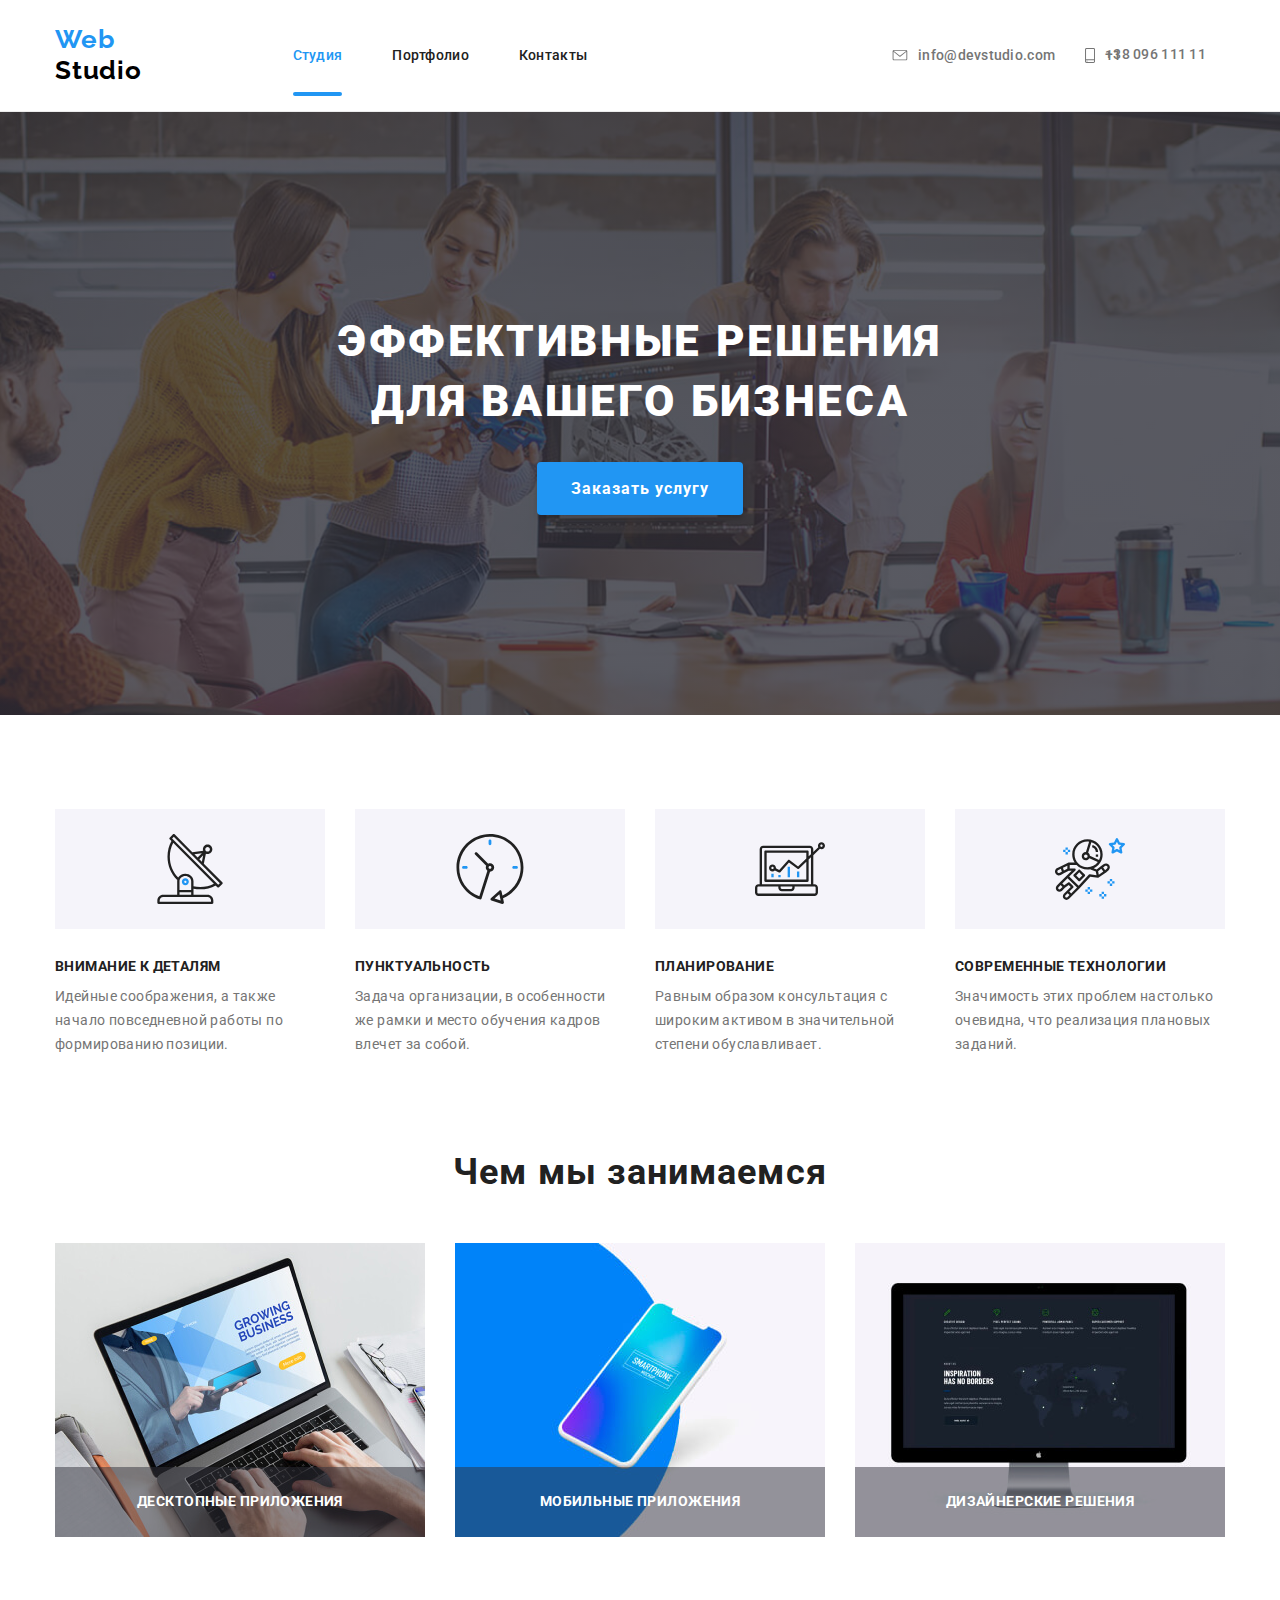
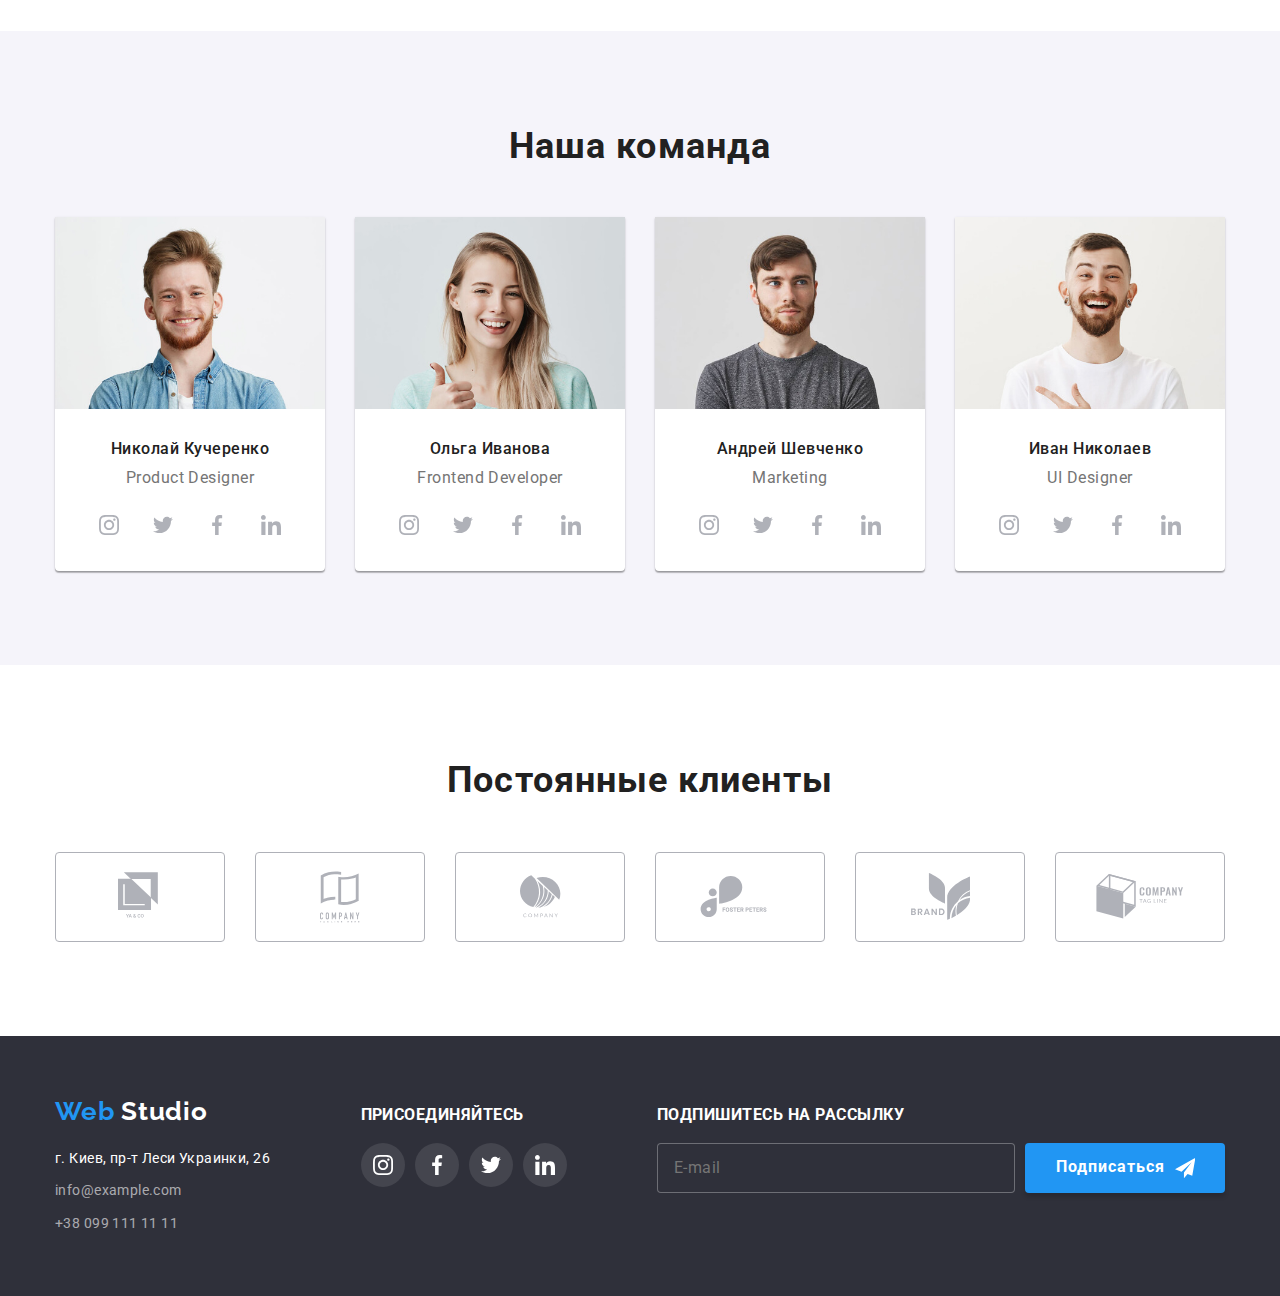
==== commit 13ea3cf6: "закончил, проба сдать №1" ====
--- a/index.html
+++ b/index.html
@@ -154,7 +154,12 @@
             <li class="what-we-do-list-item">
               <img
                 class="what-we-do-list-item-img"
-                src="./images/main-page/what-we-do/wedo1.jpg"
+                srcset="
+                  ./images/main-page/what-we-do/wedo1-pc.jpg    1x,
+                  ./images/main-page/what-we-do/wedo1-pc@2x.jpg 2x
+                  ./images/main-page/what-we-do/wedo1-pc@3x.jpg 3x,
+                "
+                src="./images/main-page/what-we-do/wedo1-pc.jpg"
                 alt="ноутбук"
               />
               <p class="what-we-do-description">Десктопные приложения</p>
@@ -162,7 +167,12 @@
             <li class="what-we-do-list-item">
               <img
                 class="what-we-do-list-item-img"
-                src="./images/main-page/what-we-do/wedo2.jpg"
+                srcset="
+                  ./images/main-page/what-we-do/wedo2-pc.jpg    1x,
+                  ./images/main-page/what-we-do/wedo2-pc@2x.jpg 2x
+                  ./images/main-page/what-we-do/wedo2-pc@3x.jpg 3x,
+                "
+                src="./images/main-page/what-we-do/wedo2-pc.jpg"
                 alt="смартфон"
               />
               <p class="what-we-do-description">Мобильные приложения</p>
@@ -170,7 +180,12 @@
             <li class="what-we-do-list-item">
               <img
                 class="what-we-do-list-item-img"
-                src="./images/main-page/what-we-do/wedo3.jpg"
+                srcset="
+                  ./images/main-page/what-we-do/wedo3-pc.jpg    1x,
+                  ./images/main-page/what-we-do/wedo3-pc@2x.jpg 2x
+                  ./images/main-page/what-we-do/wedo3-pc@3x.jpg 3x,
+                "
+                src="./images/main-page/what-we-do/wedo3-pc.jpg"
                 alt="монитор"
               />
               <p class="what-we-do-description">дизайнерские решения</p>
@@ -186,7 +201,12 @@
             <li class="team-list-item">
               <img
                 class="team-list-teamate-img"
-                src="./images/main-page/teamate/teamate1-1200.jpg"
+                srcset="
+                  ./images/main-page/teamate/teamate1-mob.jpg    1x,
+                  ./images/main-page/teamate/teamate1-mob@2x.jpg 2x
+                  ./images/main-page/teamate/teamate1-mob@3x.jpg 3x,
+                "
+                src="./images/main-page/teamate/teamate1-mob.jpg"
                 alt="Николай Кучеренко"
                 width="270"
                 height="260"
@@ -243,7 +263,12 @@
             <li class="team-list-item">
               <img
                 class="team-list-teamate-img"
-                src="./images/main-page/teamate/teamate2-1200.jpg"
+                srcset="
+                  ./images/main-page/teamate/teamate2-mob.jpg    1x,
+                  ./images/main-page/teamate/teamate2-mob@2x.jpg 2x
+                  ./images/main-page/teamate/teamate2-mob@3x.jpg 3x,
+                "
+                src="./images/main-page/teamate/teamate2-mob.jpg"
                 alt="Ольга Иванова"
                 width="270"
                 height="260"
@@ -300,7 +325,12 @@
             <li class="team-list-item">
               <img
                 class="team-list-teamate-img"
-                src="./images/main-page/teamate/teamate3-1200.jpg"
+                srcset="
+                  ./images/main-page/teamate/teamate3-mob.jpg    1x,
+                  ./images/main-page/teamate/teamate3-mob@2x.jpg 2x
+                  ./images/main-page/teamate/teamate3-mob@3x.jpg 3x,
+                "
+                src="./images/main-page/teamate/teamate3-mob.jpg"
                 alt="Андрей Шевченко"
                 width="270"
                 height="260"
@@ -357,7 +387,12 @@
             <li class="team-list-item">
               <img
                 class="team-list-teamate-img"
-                src="./images/main-page/teamate/teamate4-1200.jpg"
+                srcset="
+                  ./images/main-page/teamate/teamate4-mob.jpg    1x,
+                  ./images/main-page/teamate/teamate4-mob@2x.jpg 2x
+                  ./images/main-page/teamate/teamate4-mob@3x.jpg 3x,
+                "
+                src="./images/main-page/teamate/teamate4-mob.jpg"
                 alt="Иван Николаев"
                 width="270"
                 height="260"
--- a/css/main.min.css
+++ b/css/main.min.css
@@ -1,2 +1,2 @@
-/*! normalize.css v8.0.1 | MIT License | github.com/necolas/normalize.css */html{line-height:1.15;-webkit-text-size-adjust:100%}body{margin:0}main{display:block}h1{font-size:2em;margin:0.67em 0}hr{box-sizing:content-box;height:0;overflow:visible}pre{font-family:monospace, monospace;font-size:1em}a{background-color:transparent}abbr[title]{border-bottom:none;text-decoration:underline;text-decoration:underline dotted}b,strong{font-weight:bolder}code,kbd,samp{font-family:monospace, monospace;font-size:1em}small{font-size:80%}sub,sup{font-size:75%;line-height:0;position:relative;vertical-align:baseline}sub{bottom:-0.25em}sup{top:-0.5em}img{border-style:none}button,input,optgroup,select,textarea{font-family:inherit;font-size:100%;line-height:1.15;margin:0}button,input{overflow:visible}button,select{text-transform:none}button,[type="button"],[type="reset"],[type="submit"]{-webkit-appearance:button}button::-moz-focus-inner,[type="button"]::-moz-focus-inner,[type="reset"]::-moz-focus-inner,[type="submit"]::-moz-focus-inner{border-style:none;padding:0}button:-moz-focusring,[type="button"]:-moz-focusring,[type="reset"]:-moz-focusring,[type="submit"]:-moz-focusring{outline:1px dotted ButtonText}fieldset{padding:0.35em 0.75em 0.625em}legend{box-sizing:border-box;color:inherit;display:table;max-width:100%;padding:0;white-space:normal}progress{vertical-align:baseline}textarea{overflow:auto}[type="checkbox"],[type="radio"]{box-sizing:border-box;padding:0}[type="number"]::-webkit-inner-spin-button,[type="number"]::-webkit-outer-spin-button{height:auto}[type="search"]{-webkit-appearance:textfield;outline-offset:-2px}[type="search"]::-webkit-search-decoration{-webkit-appearance:none}::-webkit-file-upload-button{-webkit-appearance:button;font:inherit}details{display:block}summary{display:list-item}template{display:none}[hidden]{display:none}body{background-color:#fff;font-style:normal;font-family:"Roboto",sans-serif;font-size:14px;color:#212121}html{box-sizing:border-box}*,*::before,*::after{box-sizing:inherit}.link{text-decoration:none;display:block}.list{list-style:none;padding:0px;margin:0px}h1,h2,h3,h4,h5,h6{margin-top:0;margin-bottom:0}p{margin:0px}.container{padding-right:15px;padding-left:15px}@media screen and (min-width: 480px){.container{width:480px;margin:0 auto}}@media screen and (min-width: 768px){.container{width:768px;padding-left:15px;padding-right:15px}}@media screen and (min-width: 1200px){.container{width:1200px;padding-left:15px;padding-right:15px}}@media screen and (max-width: 767px){.modal-form{position:relative;padding:40px;height:609px;display:flex;flex-direction:column;background-color:#fff;align-items:center;border-radius:4px}}@media screen and (max-width: 767px) and (max-width: 479px){.modal-form{width:calc(100vw - 30px);padding:30px}}@media screen and (max-width: 767px) and (min-width: 480px) and (max-width: 1199px){.modal-form{width:450px}}@media screen and (max-width: 767px){.form-on-backdrop{position:fixed;left:0;top:0;height:100%;width:100%;background-color:rgba(0,0,0,0.5);z-index:100;display:flex;justify-content:center;align-items:center}.modal-label-textarea{position:relative;margin-bottom:20px;transition:transform 250ms cubic-bezier(0.4, 0, 0.2, 1)}.modal-form-text{padding-top:12px;padding-right:16px;padding-bottom:12px;padding-left:16px;width:100%;height:120px;resize:none}.modal-span-text{position:absolute;top:25px;left:16px;color:#757575;transition:transform 250ms cubic-bezier(0.4, 0, 0.2, 1)}.modal-label-textarea:focus-within>.modal-span-text,.modal-form-text:not(:placeholder-shown)+.modal-span-text{transform:translate(-10px, -35px);color:#2196f3}.modal-wrapper{position:relative;margin-bottom:28px;width:100%}.modal-label{position:absolute;left:42px;color:#757575;top:50%;transform:translate(0%, -50%);transition:transform 250ms cubic-bezier(0.4, 0, 0.2, 1)}.icon-form{position:absolute;display:inline-block;width:18px;height:18px;top:50%;left:16px;transform:translateY(-50%)}.modal-form-title{padding-top:11px;padding-right:16px;padding-bottom:11px;padding-left:42px;width:100%;height:40px}.modal-form-title,.modal-form-text{display:block;font-family:"Roboto",sans-serif;font-weight:normal;font-size:14px;letter-spacing:0.01em;border:1px solid rgba(33,33,33,0.2);border-radius:4px;color:#757575}.modal-form-name{text-align:center;font-size:20px;font-weight:700;letter-spacing:0.03em;margin-bottom:30px}.modal-form-title:focus+.modal-label,.modal-form-title:not(:placeholder-shown)+.modal-label,.modal-form-title:focus ~ .icon-form-span{transform:translate(-25px, -40px);color:#2196f3;fill:#2196f3}.modal-form-title ~ .icon-form-span{transition:fill 250ms cubic-bezier(0.4, 0, 0.2, 1)}.modal-form-title:focus,.modal-form-text:focus{outline:none;border-color:#2196f3}.modal-form-span{font-weight:normal;font-size:14px;letter-spacing:0.03em;color:#757575;margin-left:7px}.modal-form-span a{color:#2196f3}.modal-form-label{display:flex;align-items:center;margin-bottom:30px}.modal-form-my-check{display:inline-block;width:16px;height:15px;border:solid 2px #000000;border-radius:2px}.icon-check{width:100%;height:100%}.modal-form-check{position:absolute;width:1px;height:1px;margin:-1px;border:0;padding:0;clip:rect(0 0 0 0);overflow:hidden}.modal-form-check:checked ~ .modal-form-my-check{background-color:#2196f3;border:transparent}.modal-close-btn{display:flex;align-items:center;position:absolute;top:8px;right:8px;border-radius:50%;background-color:transparent;border:solid 1px rgba(0,0,0,0.1);cursor:pointer;padding:0px;width:30px;height:30px;transition:fill 250ms cubic-bezier(0.4, 0, 0.2, 1)}.modal-close-btn:hover{fill:#2196f3}.icon-close{margin:auto;width:18px;height:18px}.is-hidden{visibility:hidden;opacity:0;pointer-events:none}.modal-form-accept{width:200px;height:50px;box-shadow:0px 4px 4px rgba(0,0,0,0.15);border-radius:4px;border:transparent;cursor:pointer;background-color:#2196f3;font-size:16px;letter-spacing:0.06em;font-weight:700;color:#fff}}@media screen and (min-width: 768px){.form-on-backdrop{position:fixed;left:0;top:0;height:100%;width:100%;background-color:rgba(0,0,0,0.5);z-index:100;display:flex;justify-content:center;align-items:center}.modal-form{position:relative;padding:40px;width:450px;height:609px;display:flex;flex-direction:column;background-color:#fff;align-items:center;border-radius:4px}.modal-label-textarea{position:relative;margin-bottom:20px;transition:transform 250ms cubic-bezier(0.4, 0, 0.2, 1)}.modal-form-text{padding-top:12px;padding-right:16px;padding-bottom:12px;padding-left:16px;width:370px;height:120px;resize:none}.modal-span-text{position:absolute;top:12px;left:16px;color:#757575;transition:transform 250ms cubic-bezier(0.4, 0, 0.2, 1)}.modal-label-textarea:focus-within>.modal-span-text,.modal-form-text:not(:placeholder-shown)+.modal-span-text{transform:translate(-10px, -35px);color:#2196f3}.modal-wrapper{position:relative;margin-bottom:28px}.modal-label{position:absolute;left:42px;color:#757575;top:50%;transform:translate(0%, -50%);transition:transform 250ms cubic-bezier(0.4, 0, 0.2, 1)}.icon-form{position:absolute;display:inline-block;width:18px;height:18px;top:50%;left:16px;transform:translateY(-50%)}.modal-form-title{padding-top:11px;padding-right:16px;padding-bottom:11px;padding-left:42px;width:370px;height:40px}.modal-form-title,.modal-form-text{display:block;font-family:"Roboto",sans-serif;font-weight:normal;font-size:14px;letter-spacing:0.01em;border:1px solid rgba(33,33,33,0.2);border-radius:4px;color:#757575}.modal-form-name{font-size:20px;font-weight:700;letter-spacing:0.03em;margin-bottom:30px;text-align:center}.modal-form-title:focus+.modal-label,.modal-form-title:not(:placeholder-shown)+.modal-label,.modal-form-title:focus ~ .icon-form-span{transform:translate(-25px, -40px);color:#2196f3;fill:#2196f3}.modal-form-title ~ .icon-form-span{transition:fill 250ms cubic-bezier(0.4, 0, 0.2, 1)}.modal-form-title:focus,.modal-form-text:focus{outline:none;border-color:#2196f3}.modal-form-span{font-weight:normal;font-size:14px;letter-spacing:0.03em;color:#757575;margin-left:7px}.modal-form-span a{color:#2196f3}.modal-form-label{display:flex;align-items:center;margin-bottom:30px}.modal-form-my-check{display:inline-block;width:16px;height:15px;border:solid 2px #000000;border-radius:2px}.icon-check{width:100%;height:100%}.modal-form-check{position:absolute;width:1px;height:1px;margin:-1px;border:0;padding:0;clip:rect(0 0 0 0);overflow:hidden}.modal-form-check:checked ~ .modal-form-my-check{background-color:#2196f3;border:transparent}.modal-close-btn{display:flex;align-items:center;position:absolute;top:8px;right:8px;border-radius:50%;background-color:transparent;border:solid 1px rgba(0,0,0,0.1);cursor:pointer;padding:0px;width:30px;height:30px;transition:fill 250ms cubic-bezier(0.4, 0, 0.2, 1)}.modal-close-btn:hover{fill:#2196f3}.icon-close1{margin:auto;width:18px;height:18px}.is-hidden{visibility:hidden;opacity:0;pointer-events:none}.modal-form-accept{width:200px;height:50px;box-shadow:0px 4px 4px rgba(0,0,0,0.15);border-radius:4px;border:transparent;cursor:pointer;background-color:#2196f3;font-size:16px;letter-spacing:0.06em;font-weight:700;color:#fff}}@media screen and (min-width: 1200px){.form-on-backdrop{position:fixed;left:0;top:0;height:100%;width:100%;background-color:rgba(0,0,0,0.5);z-index:100;display:flex;justify-content:center;align-items:center}.modal-form{position:relative;padding:40px;width:528px;height:581px;display:flex;flex-direction:column;background-color:#fff;align-items:center;border-radius:4px}.modal-label-textarea{position:relative;margin-bottom:20px;transition:transform 250ms cubic-bezier(0.4, 0, 0.2, 1)}.modal-form-text{padding-top:12px;padding-right:16px;padding-bottom:12px;padding-left:16px;width:448px;height:120px;resize:none}.modal-span-text{position:absolute;top:12px;left:16px;color:#757575;transform:translateY(0%, -50%);transition:transform 250ms cubic-bezier(0.4, 0, 0.2, 1)}.modal-label-textarea:focus-within>.modal-span-text,.modal-form-text:not(:placeholder-shown)+.modal-span-text{transform:translate(-10px, -35px);color:#2196f3}.modal-wrapper{position:relative;margin-bottom:28px}.modal-label{position:absolute;left:42px;color:#757575;top:50%;transform:translate(0%, -50%);transition:transform 250ms cubic-bezier(0.4, 0, 0.2, 1)}.icon-form{position:absolute;display:inline-block;width:18px;height:18px;top:50%;left:16px;transform:translateY(-50%)}.modal-form-title{padding-top:11px;padding-right:16px;padding-bottom:11px;padding-left:42px;width:448px;height:40px}.modal-form-title,.modal-form-text{display:block;font-family:"Roboto",sans-serif;font-weight:normal;font-size:14px;letter-spacing:0.01em;border:1px solid rgba(33,33,33,0.2);border-radius:4px;color:#757575}.modal-form-name{font-size:20px;font-weight:700;letter-spacing:0.03em;margin-bottom:30px}.modal-form-title:focus+.modal-label,.modal-form-title:not(:placeholder-shown)+.modal-label,.modal-form-title:focus ~ .icon-form-span{transform:translate(-25px, -40px);color:#2196f3;fill:#2196f3}.modal-form-title ~ .icon-form-span{transition:fill 250ms cubic-bezier(0.4, 0, 0.2, 1)}.modal-form-title:focus,.modal-form-text:focus{outline:none;border-color:#2196f3}.modal-form-span{font-weight:normal;font-size:14px;letter-spacing:0.03em;color:#757575;margin-left:7px}.modal-form-span a{color:#2196f3}.modal-form-label{display:flex;align-items:center;margin-bottom:30px}.modal-form-my-check{display:inline-block;width:16px;height:15px;border:solid 2px #000000;border-radius:2px}.icon-check{width:100%;height:100%}.modal-form-check{position:absolute;width:1px;height:1px;margin:-1px;border:0;padding:0;clip:rect(0 0 0 0);overflow:hidden}.modal-form-check:checked ~ .modal-form-my-check{background-color:#2196f3;border:transparent}.modal-close-btn{display:flex;align-items:center;position:absolute;top:8px;right:8px;border-radius:50%;background-color:transparent;border:solid 1px rgba(0,0,0,0.1);cursor:pointer;padding:0px;width:30px;height:30px;transition:fill 250ms cubic-bezier(0.4, 0, 0.2, 1)}.modal-close-btn:hover{fill:#2196f3}.icon-close1{margin:auto;width:18px;height:18px}.is-hidden{visibility:hidden;opacity:0;pointer-events:none}.modal-form-accept{width:200px;height:50px;box-shadow:0px 4px 4px rgba(0,0,0,0.15);border-radius:4px;border:transparent;cursor:pointer;background-color:#2196f3;font-size:16px;letter-spacing:0.06em;font-weight:700;color:#fff}}.logo{font-family:"Raleway",sans-serif;font-weight:700;font-size:26px;line-height:1.19;letter-spacing:0.03em;color:#000000;margin-right:85px;padding-top:24px;padding-bottom:25px}.logo-part{color:#2196f3}.header{border-bottom:1px solid #ececec}.navigation-list-link,.navigation-contacts-list-link{font-family:"Roboto",sans-serif;font-style:normal;font-weight:500;font-size:14px;line-height:1.4px;letter-spacing:0.02em;text-decoration:none;padding-top:32px;padding-bottom:32px;color:#212121;transition:color 250ms cubic-bezier(0.4, 0, 0.2, 1)}.icon-phone{fill:currentColor;margin-right:10px;width:10px;height:15px}.icon-mail{fill:currentColor;margin-right:10px;width:16px;height:11px}@media screen and (max-width: 767px){.header{position:relative;max-width:480px;margin:0 auto}.header>.container{display:flex;justify-content:space-between;align-items:center}.logo{display:block;padding:0;font-size:24px;line-height:1.16;letter-spacing:0.03em}.menu-btn{padding:10px 0;background-color:transparent;border:none;cursor:pointer}.menu-btn:hover,.menu-btn:focus{fill:#2196f3}.menu-btn.is-open .icon-close{display:block}.menu-btn.is-open .icon-burger{display:none}.icon-close{display:none}.header-menu{z-index:1;display:none;display:block;padding-top:60px;padding-bottom:60px;position:absolute;top:100%;right:0;left:0;width:100%;background-color:#fff;text-align:center;border-top:solid 1px;border-bottom:solid 1px;border-color:#ececec;box-shadow:0px 4px 8px rgba(0,0,0,0.04),0px 2px 4px rgba(0,0,0,0.08),0px 1px 3px rgba(0,0,0,0.16);transform:translateY(-130%);transition:transform 250ms cubic-bezier(0.4, 0, 0.2, 1)}.header-menu.is-open{transform:translateY(0)}.navigation-list-link,.navigation-contacts-list-link{font-family:"Roboto",sans-serif;font-style:normal;font-weight:500;font-size:18px;line-height:1.16;letter-spacing:0.02em;text-decoration:none;padding:0;transition:color 250ms cubic-bezier(0.4, 0, 0.2, 1)}.navigation-list-link.navigation-contacts-list-link,.navigation-contacts-list-link.navigation-contacts-list-link{color:#757575}.navigation-list-link.navigation-list-link,.navigation-contacts-list-link.navigation-list-link{color:#212121}.navigation-list-link{position:relative}.navigation-list-link.current{color:#2196f3}.navigation-list-link:hover,.navigation-list-link:focus{color:#2196f3}.current::after{position:absolute;content:"";display:block;width:100%;left:0;right:0;height:4px;background-color:#2196f3;border-radius:2px;bottom:-8px}.navigation-list{margin-bottom:60px}.navigation-list-item:not(:last-child){margin-bottom:40px}.navigation-list-link{padding:0}.navigation-list .link{display:inline}.navigation-contacts{margin-bottom:60px}.navigation-contacts-list:not(:last-child){margin-bottom:16px}.navigation-contacts-list-link{color:#757575}.navigation-contacts-list-link:hover,.navigation-contacts-list-link:focus{color:#2196f3}.icon-phone{fill:currentColor;margin-right:10px;width:10px;height:15px}.icon-phone:hover,.icon-phone:focus{fill:#2196f3}.icon-mail{fill:currentColor;margin-right:10px;width:16px;height:11px}.icon-mail:hover,.icon-mail:focus{fill:#2196f3}}@media screen and (min-width: 768px) and (max-width: 1199px){.menu-btn{display:none}.logo{display:block;padding:0;font-size:24px;line-height:1.16;letter-spacing:0.03em;margin-right:68px;padding-top:26px;padding-bottom:26px}.header{position:relative;max-width:480px}.header>.container{display:flex;padding-top:0;padding-bottom:0}.header-menu{display:flex;align-items:center}.navigation-list{display:flex}.navigation-list-item:not(:last-child){margin-right:50px}.navigation-list-link,.navigation-contacts-list-link{font-family:"Roboto",sans-serif;font-style:normal;font-weight:500;font-size:14px;line-height:1.14;letter-spacing:0.02em;text-decoration:none;padding:0;transition:color 250ms cubic-bezier(0.4, 0, 0.2, 1)}.navigation-list-link.navigation-contacts-list-link,.navigation-contacts-list-link.navigation-contacts-list-link{color:#757575}.navigation-list-link.navigation-list-link,.navigation-contacts-list-link.navigation-list-link{color:#212121}.navigation-list-link{position:relative}.navigation-list-link.current{color:#2196f3}.navigation-list-link:hover,.navigation-list-link:focus{color:#2196f3}.current::after{position:absolute;content:"";display:block;width:100%;left:0;right:0;height:4px;background-color:#2196f3;border-radius:2px;bottom:-32px}.navigation-contacts{display:flex;flex-direction:column;margin-left:68px}.navigation-contacts-list:not(:last-child){margin-bottom:10px}.navigation-contacts-list-link{color:#757575}.navigation-contacts-list-link:hover,.navigation-contacts-list-link:focus{color:#2196f3}.icon-phone{fill:currentColor;margin-right:10px;width:10px;height:15px}.icon-phone:hover,.icon-phone:focus{fill:#2196f3}.icon-mail{fill:currentColor;margin-right:10px;width:16px;height:11px}.icon-mail:hover,.icon-mail:focus{fill:#2196f3}}@media screen and (min-width: 1200px){.header>.container{display:flex;align-items:center;justify-content:flex-start}.container{padding-top:0px;padding-bottom:0px}.menu-btn{display:none}.header-menu{display:flex;align-items:center}.navigation-list{display:flex;padding-left:0px}.navigation-list-item:not(:last-child){margin-right:50px}.navigation-contacts{display:flex;align-items:center;flex-direction:row;margin-left:305px}.navigation-contacts-list:not(:last-child){margin-right:30px}.navigation-list-link{position:relative}.navigation-list-link.current{color:#2196f3}.navigation-list-link:hover,.navigation-list-link:focus{color:#2196f3}.current::after{position:absolute;content:"";display:block;width:100%;left:0;right:0;height:4px;background-color:#2196f3;border-radius:2px;bottom:-8px}.navigation-contacts-list-link{display:flex;align-items:center;color:#757575}.navigation-contacts-list-link:hover,.navigation-contacts-list-link:focus{color:#2196f3}.icon-phone{fill:currentColor;margin-right:10px;width:10px;height:15px}.icon-phone:hover,.icon-phone:focus{fill:#2196f3}.icon-mail{fill:currentColor;margin-right:10px;width:16px;height:11px}.icon-mail:hover,.icon-mail:focus{fill:#2196f3}}@media screen and (max-width: 767px){.hero{background-image:linear-gradient(rgba(47,48,58,0.8), rgba(47,48,58,0.8)),url(../images/main-page/hero/hero-img-480.jpg);background-repeat:no-repeat;background-position:center;margin-right:auto;margin-left:auto;text-align:center;max-width:480px;height:400px}.hero .container{padding-top:118px;padding-bottom:118px;display:flex;flex-wrap:wrap;justify-content:center}.hero-title{margin-bottom:30px;font-family:"Roboto",sans-serif;font-weight:900;font-size:26px;line-height:1.61;text-align:center;letter-spacing:0.06em;text-transform:uppercase;color:#fff}.modal-btn{padding-top:10px;padding-right:32px;padding-bottom:10px;padding-left:32px;font-family:"Roboto",sans-serif;font-weight:700;font-size:16px;line-height:1.87;text-align:center;letter-spacing:0.06em;color:#fff;background-color:#2196f3;border-radius:4px;cursor:pointer;border-color:transparent;box-shadow:0px 4px 4px rgba(0,0,0,0.15);transition:background-color 250ms cubic-bezier(0.4, 0, 0.2, 1)}.modal-btn:hover,.modal-btn:focus{background-color:#188ce8}}@media screen and (min-width: 768px) and (max-width: 1199px){.hero{background-image:linear-gradient(rgba(47,48,58,0.8), rgba(47,48,58,0.8)),url(../images/main-page/hero/hero-img-768.jpg);background-repeat:no-repeat;background-position:center;margin-right:auto;margin-left:auto;text-align:center;width:768px;height:400px}.hero .container{padding-top:118px;padding-bottom:118px}.hero-title{margin-bottom:30px;font-family:"Roboto",sans-serif;font-weight:900;font-size:26px;line-height:1.61;text-align:center;letter-spacing:0.06em;text-transform:uppercase;color:#fff}.modal-btn{padding-top:10px;padding-right:32px;padding-bottom:10px;padding-left:32px;font-family:"Roboto",sans-serif;font-weight:700;font-size:16px;line-height:1.87;text-align:center;letter-spacing:0.06em;color:#fff;background-color:#2196f3;border-radius:4px;cursor:pointer;border-color:transparent;box-shadow:0px 4px 4px rgba(0,0,0,0.15);transition:background-color 250ms cubic-bezier(0.4, 0, 0.2, 1)}.modal-btn:hover,.modal-btn:focus{background-color:#188ce8}}@media screen and (min-width: 1200px){.hero{background-image:linear-gradient(rgba(47,48,58,0.8), rgba(47,48,58,0.8)),url(../images/main-page/hero/hero-img-1600.jpg);background-repeat:no-repeat;background-position:center;margin-right:auto;margin-left:auto;padding-top:200px;padding-bottom:200px;text-align:center}.hero-title{margin-bottom:30px;font-family:"Roboto",sans-serif;font-weight:900;font-size:44px;line-height:1.36;text-align:center;letter-spacing:0.06em;text-transform:uppercase;color:#fff}.modal-btn{padding-top:10px;padding-right:32px;padding-bottom:10px;padding-left:32px;font-family:"Roboto",sans-serif;font-weight:700;font-size:16px;line-height:1.87;text-align:center;letter-spacing:0.06em;color:#fff;background-color:#2196f3;border-radius:4px;cursor:pointer;border-color:transparent;box-shadow:0px 4px 4px rgba(0,0,0,0.15);transition:background-color 250ms cubic-bezier(0.4, 0, 0.2, 1)}.modal-btn:hover,.modal-btn:focus{background-color:#188ce8}}@media screen and (max-width: 767px){.about-us{padding-top:60px}.about-us-list-item:not(:last-child){margin-bottom:30px}.about-us-title{text-align:center;margin-bottom:10px;font-weight:700;font-size:14px;line-height:1.14;letter-spacing:0.03em;text-transform:uppercase;color:#212121}.description{font-weight:400;font-size:14px;line-height:1.71;letter-spacing:0.03em;color:#757575}.box{display:flex;justify-content:center;align-items:center;margin-bottom:30px;background-color:#f5f4fa;height:120px}.icon-img{height:70px;width:70px}}@media screen and (min-width: 768px) and (max-width: 1199px){.about-us{padding-top:60px}.about-us-list{display:flex;flex-wrap:wrap}.about-us-list-item{width:354px;height:251px}.about-us-list-item:nth-child(-n+2){margin-bottom:30px}.about-us-list-item:nth-child(odd){margin-right:30px}.about-us-list-item-img{display:block;padding-top:25px;padding-right:100px;padding-bottom:25px;padding-left:100px;margin-bottom:30px;width:270px;height:120px;background-color:#f5f4fa}.about-us-title{display:inline-block;margin-bottom:10px;font-weight:700;font-size:14px;line-height:1.14;letter-spacing:0.03em;text-transform:uppercase;color:#212121}.description{font-weight:400;font-size:14px;line-height:1.71;letter-spacing:0.03em;color:#757575}.box{display:flex;justify-content:center;align-items:center;margin-bottom:30px;background-color:#f5f4fa;width:354px;height:120px}.icon-img{height:70px;width:70px}}@media screen and (min-width: 1200px){.about-us{padding-top:94px}.about-us-list{display:flex}.about-us-list-item:not(:last-child){margin-right:30px}.about-us-list-item-img{display:block;padding-top:25px;padding-right:100px;padding-bottom:25px;padding-left:100px;margin-bottom:30px;width:270px;height:120px;background-color:#f5f4fa}.about-us-title{margin-bottom:10px;font-weight:700;font-size:14px;line-height:1.14;letter-spacing:0.03em;text-transform:uppercase;color:#212121}.description{font-weight:400;font-size:14px;line-height:1.71;letter-spacing:0.03em;color:#757575}.box{margin-bottom:30px;background-color:#f5f4fa;padding-top:25px;padding-right:100px;padding-bottom:25px;padding-left:100px;width:270px;height:120px}.icon-img{height:70px;width:70px}}@media screen and (max-width: 767px){.what-we-do{display:none}}@media screen and (min-width: 768px) and (max-width: 1199px){.what-we-do{display:none}}@media screen and (min-width: 1200px){.what-we-do{text-align:center;padding-top:94px;padding-bottom:94px}.what-we-do-list{display:flex}.what-we-do-list-item{position:relative}.what-we-do-list-item:not(:last-child){margin-right:30px}.what-we-do-list-item-img{display:block}.heading-title{margin-bottom:50px;font-weight:700;font-size:36px;line-height:1.17;text-align:center;letter-spacing:0.03em;color:#212121}.what-we-do-description{bottom:0;left:0;padding-top:27px;padding-bottom:27px;width:370px;height:70px;position:absolute;font-weight:700;font-size:14px;line-height:1.14;text-align:center;letter-spacing:0.03em;text-transform:uppercase;color:#fff;background-color:rgba(47,48,58,0.5)}}@media screen and (max-width: 767px){.team{padding-top:60px;padding-bottom:60px;text-align:center;background-color:#f5f4fa}.container{align-items:center}.heading-title{margin-bottom:30px}.team-list-teamate-img{display:block;margin-bottom:30px}.team-list-social{display:flex;justify-content:center;margin-top:16px;padding-right:32px;padding-bottom:24px;padding-left:32px}.team-list-social-item:not(:last-child){margin-right:10px}.team-list{display:flex;flex-direction:column}.team-list-item{background-color:#fff;box-shadow:0px 2px 1px rgba(0,0,0,0.2),0px 1px 1px rgba(0,0,0,0.14),0px 1px 3px rgba(0,0,0,0.12);border-radius:0px 0px 4px 4px}.team-list-item:not(:last-child){margin-bottom:30px}.teamate-name{margin-bottom:10px;font-weight:500;font-size:16px;line-height:1.19;text-align:center;letter-spacing:0.03em;color:#212121}.teamate-position{font-weight:400;font-size:16px;line-height:1.19;text-align:center;letter-spacing:0.03em;color:#757575}.team-list-social-item-link{display:flex;align-items:center;padding-top:12px;padding-right:12px;padding-bottom:12px;padding-left:12px;color:#afb1b8;transition:250ms cubic-bezier(0.4, 0, 0.2, 1);transition-property:background-color, color, box-shadow}.team-list-social-item-link:hover,.team-list-social-item-link:focus{background-color:#2196f3;border-radius:50%;color:#fff}.social-svg-item{fill:currentColor;width:20px;height:20px}}@media screen and (min-width: 768px) and (max-width: 1199px){.team{padding-top:60px;padding-bottom:60px;text-align:center;background-color:#f5f4fa}.heading-title{text-align:center;margin-bottom:30px}.team-list-teamate-img{display:block;margin-bottom:30px}.team-list-social{display:flex;justify-content:center;margin-top:16px;padding-right:32px;padding-bottom:24px;padding-left:32px}.team-list-social-item:not(:last-child){margin-right:10px}.team-list{display:flex;flex-wrap:wrap}.team-list-item{background-color:#fff;box-shadow:0px 2px 1px rgba(0,0,0,0.2),0px 1px 1px rgba(0,0,0,0.14),0px 1px 3px rgba(0,0,0,0.12);border-radius:0px 0px 4px 4px}.team-list-item:nth-child(-n+2){margin-bottom:30px}.team-list-item:nth-child(odd){margin-right:30px}.team-list-item{width:354px;height:422px}.teamate-name{margin-bottom:10px;font-weight:500;font-size:16px;line-height:1.19;text-align:center;letter-spacing:0.03em;color:#212121}.teamate-position{font-weight:400;font-size:16px;line-height:1.19;text-align:center;letter-spacing:0.03em;color:#757575}.team-list-social-item-link{display:flex;align-items:center;padding-top:12px;padding-right:12px;padding-bottom:12px;padding-left:12px;color:#afb1b8;transition:250ms cubic-bezier(0.4, 0, 0.2, 1);transition-property:background-color, color, box-shadow}.team-list-social-item-link:hover,.team-list-social-item-link:focus{background-color:#2196f3;border-radius:50%;color:#fff}.social-svg-item{fill:currentColor;width:20px;height:20px}}@media screen and (min-width: 1200px){.team{padding-top:94px;padding-bottom:94px;text-align:center;background-color:#f5f4fa}.team-list-teamate-img{display:block;margin-bottom:30px}.team-list-social{display:flex;padding-right:32px;padding-bottom:24px;padding-left:32px}.team-list-social-item:not(:last-child){margin-right:10px}.team-list{display:flex;justify-content:space-between}.team-list-item{margin-right:30px;background-color:#fff;box-shadow:0px 2px 1px rgba(0,0,0,0.2),0px 1px 1px rgba(0,0,0,0.14),0px 1px 3px rgba(0,0,0,0.12);border-radius:0px 0px 4px 4px}.teamate-name{margin-bottom:10px;font-weight:500;font-size:16px;line-height:1.19;text-align:center;letter-spacing:0.03em;color:#212121}.teamate-position{margin-bottom:16px;font-weight:400;font-size:16px;line-height:1.19;text-align:center;letter-spacing:0.03em;color:#757575}.team-list-social-item-link{display:flex;align-items:center;padding-top:12px;padding-right:12px;padding-bottom:12px;padding-left:12px;color:#afb1b8;transition:250ms cubic-bezier(0.4, 0, 0.2, 1);transition-property:background-color, color, box-shadow}.team-list-social-item-link:hover,.team-list-social-item-link:focus{background-color:#2196f3;border-radius:50%;color:#fff}.social-svg-item{fill:currentColor;width:20px;height:20px}}@media screen and (max-width: 767px){.ourclients{padding-top:60px;padding-bottom:60px;text-align:center}.clients-list{display:flex;flex-wrap:wrap;justify-content:center}.clients-list-item{flex-basis:calc((100% - 30px) / 2)}.clients-list-item:not(:nth-child(2n)){margin-right:30px}.clients-list-item:not(:nth-last-child(-n+2)){margin-bottom:30px}.clients-list-item-link{display:flex;justify-content:center;align-items:center;border:1px solid #afb1b8;border-radius:4px;height:90px;color:#afb1b8;transition:border-color 250ms cubic-bezier(0.4, 0, 0.2, 1)}.clients-list-item-link:hover,.clients-list-item-link:focus{background-color:#fff;color:#2196f3;border-color:#2196f3}.clients-svg-item{fill:currentColor;transition:color 250ms cubic-bezier(0.4, 0, 0.2, 1)}.clients-svg-item.item1{width:44px;height:49px}.clients-svg-item.item2{width:40px;height:52px}.clients-svg-item.item3{width:41px;height:43px}.clients-svg-item.item4{width:80px;height:42px}.clients-svg-item.item5{width:59px;height:47px}.clients-svg-item.item6{width:88px;height:45px}}@media screen and (min-width: 768px) and (max-width: 1199px){.ourclients{padding-top:60px;padding-bottom:60px;text-align:center}.clients-list{display:flex;flex-wrap:wrap;justify-content:center}.clients-list-item:nth-child(n-2){margin-right:30px}.clients-list-item:nth-child(-n+3){margin-bottom:30px}.clients-list-item-link{display:flex;justify-content:center;align-items:center;border:1px solid #afb1b8;border-radius:4px;width:170px;height:90px;color:#afb1b8;transition:border-color 250ms cubic-bezier(0.4, 0, 0.2, 1)}.clients-list-item-link:hover,.clients-list-item-link:focus{background-color:#fff;color:#2196f3;border-color:#2196f3}.clients-svg-item{fill:currentColor;transition:color 250ms cubic-bezier(0.4, 0, 0.2, 1)}.clients-svg-item.item1{width:44px;height:49px}.clients-svg-item.item2{width:40px;height:52px}.clients-svg-item.item3{width:41px;height:43px}.clients-svg-item.item4{width:80px;height:42px}.clients-svg-item.item5{width:59px;height:47px}.clients-svg-item.item6{width:88px;height:45px}}@media screen and (min-width: 1200px){.ourclients{padding-top:94px;padding-bottom:94px;text-align:center}.clients-list{display:flex}.clients-list-item:not(:last-child){display:flex;justify-content:space-between;margin-right:30px}.clients-list-item-link{display:flex;justify-content:center;align-items:center;border:1px solid #afb1b8;border-radius:4px;width:170px;height:90px;color:#afb1b8;transition:border-color 250ms cubic-bezier(0.4, 0, 0.2, 1)}.clients-list-item-link:hover,.clients-list-item-link:focus{background-color:#fff;color:#2196f3;border-color:#2196f3}.clients-svg-item{fill:currentColor;transition:color 250ms cubic-bezier(0.4, 0, 0.2, 1)}.clients-svg-item.item1{width:44px;height:49px}.clients-svg-item.item2{width:40px;height:52px}.clients-svg-item.item3{width:41px;height:43px}.clients-svg-item.item4{width:80px;height:42px}.clients-svg-item.item5{width:59px;height:47px}.clients-svg-item.item6{width:88px;height:45px}}@media screen and (max-width: 767px){.footer{background-color:#2f303a}.footer>.container{display:flex;flex-direction:column}.logo-footer{text-align:center;padding-top:60px;margin-bottom:20px;font-family:"Raleway",sans-serif;font-weight:700;font-size:26px;line-height:1.19;letter-spacing:0.03em;color:#000000}.logo-part2{color:#fff}.footer-list-item-link{font-style:normal;font-weight:400;font-size:14px;line-height:1.71;letter-spacing:0.03em;text-decoration:none}.footer-list-item-link.link1{color:#fff}.footer-list-item-link.link2{color:rgba(255,255,255,0.6)}.join-in-item-link{display:flex;align-items:center;padding-top:12px;padding-right:12px;padding-bottom:12px;padding-left:12px;color:#fff;background-color:rgba(255,255,255,0.1);border-radius:50%;transition:background-color 250ms cubic-bezier(0.4, 0, 0.2, 1)}.join-in-item-link:hover,.join-in-item-link:focus{background-color:#2196f3;color:#fff;border-radius:50%}.join-in{color:#fff;margin-bottom:20px;line-height:16px;letter-spacing:0.03em;text-transform:uppercase;text-align:center}.mail-form{color:#fff;margin-bottom:20px;line-height:16px;letter-spacing:0.03em;text-transform:uppercase;text-align:center}.footer-list{text-align:center;margin-bottom:60px}.footer-list-item:not(:last-child){margin-bottom:8px}.join-in-list{display:flex;margin-bottom:60px}.join-in-item:not(:last-child){margin-right:10px}.mail-form-input{font-family:"Roboto",sans-serif;font-size:16px;letter-spacing:0.03em;padding-top:15px;padding-right:16px;padding-bottom:15px;padding-left:16px;color:rgba(255,255,255,0.6);width:100%;height:50px;border:1px solid rgba(255,255,255,0.3);border-radius:4px;background-color:#2f303a;margin-bottom:20px}.mail-form-field{display:flex;flex-direction:column;align-items:center}.mail-form-btn{padding:0px;font-style:normal;font-weight:700;font-size:16px;letter-spacing:0.06em;text-align:center}.mail-form-btn{font-family:"Roboto",sans-serif;color:#fff;background-color:#2196f3;margin-bottom:60px;padding-top:10px;padding-right:28px;padding-bottom:10px;padding-left:29px;display:inline-flex;align-items:center;justify-content:center;width:200px;height:50px;border-radius:4px;border-color:transparent;box-shadow:0px 4px 4px rgba(0,0,0,0.15);cursor:pointer}.icon-send{margin-left:10px;width:24px;height:24px}}@media screen and (min-width: 768px) and (max-width: 1199px){.footer{background-color:#2f303a}.footer>.container{display:flex;flex-wrap:wrap;align-items:center;justify-content:center;padding-top:60px}.logo-footer{text-align:center;font-family:"Raleway",sans-serif;font-weight:700;font-size:26px;line-height:1.19;letter-spacing:0.03em;color:#000000;margin-bottom:20px}.logo-part2{color:#fff}.footer-list-item-link{font-style:normal;font-weight:400;font-size:14px;line-height:1.71;letter-spacing:0.03em;text-decoration:none}.footer-list-item-link.link1{color:#fff}.footer-list-item-link.link2{color:rgba(255,255,255,0.6)}.join-in-item-link{display:flex;align-items:center;padding-top:12px;padding-right:12px;padding-bottom:12px;padding-left:12px;color:#fff;background-color:rgba(255,255,255,0.1);border-radius:50%;transition:background-color 250ms cubic-bezier(0.4, 0, 0.2, 1)}.join-in-item-link:hover,.join-in-item-link:focus{background-color:#2196f3;color:#fff;border-radius:50%}.join-in{color:#fff;margin-bottom:20px;line-height:16px;letter-spacing:0.03em;text-transform:uppercase;text-align:center}.mail-form{color:#fff;margin-bottom:20px;line-height:16px;letter-spacing:0.03em;text-transform:uppercase;text-align:center}.footer-list{text-align:center}.footer-list-item:not(:last-child){margin-bottom:8px}.join-in-list{display:flex}.join-in-item:not(:last-child){margin-right:10px}.mail-form-input{font-family:"Roboto",sans-serif;font-size:16px;letter-spacing:0.03em;padding-top:15px;padding-right:16px;padding-bottom:15px;padding-left:16px;color:rgba(255,255,255,0.6);width:450px;height:50px;border:1px solid rgba(255,255,255,0.3);border-radius:4px;background-color:#2f303a;margin-bottom:20px}.mail-form-field{display:flex;flex-direction:column;align-items:center}.mail-form-btn{padding:0px;font-style:normal;font-weight:700;font-size:16px;letter-spacing:0.06em;text-align:center}.mail-form-btn{font-family:"Roboto",sans-serif;color:#fff;background-color:#2196f3;margin-bottom:60px;padding-top:10px;padding-right:28px;padding-bottom:10px;padding-left:29px;display:inline-flex;align-items:center;width:200px;height:50px;border-radius:4px;border-color:transparent;box-shadow:0px 4px 4px rgba(0,0,0,0.15);cursor:pointer}.icon-send{margin-left:10px;width:24px;height:24px}.footer-part1{margin-right:165px}.footer-part2{margin-bottom:60px}.footer-part3{margin-top:60px}}@media screen and (min-width: 1200px){.footer{background-color:#2f303a}.footer>.container{display:flex;justify-content:space-between;align-items:baseline}.logo-footer{font-family:"Raleway",sans-serif;font-weight:700;font-size:26px;line-height:1.19;letter-spacing:0.03em;color:#000000;padding-top:60px;padding-bottom:20px}.logo-part2{color:#fff}.footer-list-item-link{font-style:normal;font-weight:400;font-size:14px;line-height:1.71;letter-spacing:0.03em;text-decoration:none}.footer-list-item-link.link1{color:#fff}.footer-list-item-link.link2{color:rgba(255,255,255,0.6)}.join-in-item-link{display:flex;align-items:center;padding-top:12px;padding-right:12px;padding-bottom:12px;padding-left:12px;color:#fff;background-color:rgba(255,255,255,0.1);border-radius:50%;transition:background-color 250ms cubic-bezier(0.4, 0, 0.2, 1)}.join-in-item-link:hover,.join-in-item-link:focus{background-color:#2196f3;color:#fff;border-radius:50%}.join-in{color:#fff;margin-bottom:20px;line-height:16px;letter-spacing:0.03em;text-transform:uppercase}.mail-form{color:#fff;margin-bottom:20px;line-height:16px;letter-spacing:0.03em;text-transform:uppercase}.footer-list{padding-bottom:60px}.footer-list-item:not(:last-child){margin-bottom:9px}.join-in-list{display:flex}.join-in-item:not(:last-child){margin-right:10px}.mail-form-input{font-family:"Roboto",sans-serif;font-size:16px;letter-spacing:0.03em;padding-top:15px;padding-right:16px;padding-bottom:15px;padding-left:16px;color:rgba(255,255,255,0.6);width:358px;height:50px;border:1px solid rgba(255,255,255,0.3);border-radius:4px;background-color:#2f303a}.mail-form-field{display:flex}.mail-form-btn{padding:0px;font-style:normal;font-weight:700;font-size:16px;letter-spacing:0.06em;text-align:center}.mail-form-btn{font-family:"Roboto",sans-serif;color:#fff;background-color:#2196f3;margin-left:10px;padding-top:10px;padding-right:28px;padding-bottom:10px;padding-left:29px;display:inline-flex;align-items:center;width:200px;height:50px;border-radius:4px;border-color:transparent;box-shadow:0px 4px 4px rgba(0,0,0,0.15);cursor:pointer}.icon-send{margin-left:10px;width:24px;height:24px}}@media screen and (max-width: 767px){.main-container{padding-top:60px;padding-bottom:60px}.btn-list{display:flex;margin-bottom:50px;flex-wrap:wrap}.btn-list-item:not(:last-child){margin-right:8px}.btn-list-item:nth-child(-n+3){margin-bottom:15px}.btn-list-item-button{padding-top:6px;padding-right:22px;padding-bottom:6px;padding-left:22px;font-weight:500;font-size:16px;line-height:1.62;text-align:center;letter-spacing:0.03em;color:#212121;background-color:#f5f4fa;border-color:transparent;border-radius:4px;cursor:pointer;transition:250ms cubic-bezier(0.4, 0, 0.2, 1);transition-property:background-color, color, box-shadow}.btn-list-item-button:hover,.btn-list-item-button:focus{background-color:#2196f3;color:#fff;box-shadow:0px 2px 2px rgba(0,0,0,0.12),0px 1px 2px rgba(0,0,0,0.08),0px 3px 1px rgba(0,0,0,0.1)}.projects-title{margin-bottom:4px;font-weight:700;font-size:18px;line-height:2;letter-spacing:0.06em;color:#212121}.projects-title-name{margin:0px;font-weight:400;font-size:16px;line-height:1.87;letter-spacing:0.03em;color:#757575}.projects-list-item-img{display:block}.projects-list-item-wrapper{position:relative;overflow:hidden}.projects-title-description{position:absolute;top:0;left:0;transform:translateY(100%);opacity:0;padding-top:63px;padding-right:24px;padding-bottom:63px;padding-left:24px;width:100%;height:100%;background-color:rgba(33,150,243,0.9);margin:0px;font-weight:400;font-size:18px;line-height:1.55;letter-spacing:0.03em;color:#fff;transition:transform 250ms cubic-bezier(0.4, 0, 0.2, 1),opacity 250ms cubic-bezier(0.4, 0, 0.2, 1)}.projects-list-item{margin-bottom:30px;transition:box-shadow 250ms cubic-bezier(0.4, 0, 0.2, 1)}.projects-list-item:hover,.projects-list-item:focus{box-shadow:1px 4px 6px rgba(0,0,0,0.16),0px 4px 4px rgba(0,0,0,0.06),0px 1px 1px rgba(0,0,0,0.12)}.projects-list-item-link{display:block}.projects-list-item-link:hover .projects-title-description,.projects-list-item-link:focus .projects-title-description{opacity:1;transform:translateY(0)}.projects-list-item:nth-child(3n){margin-right:0px}.projects-list-item:nth-last-child(-n+3){margin-bottom:0px}.img-info{padding-top:20px;padding-right:24px;padding-bottom:20px;padding-left:24px;border-right:1px solid #eeeeee;border-bottom:1px solid #eeeeee;border-left:1px solid #eeeeee}}@media screen and (min-width: 768px) and (max-width: 1199px){.main-container{padding-top:60px;padding-bottom:60px}.btn-list{display:flex;justify-content:center;margin-bottom:50px}.btn-list-item:not(:last-child){margin-right:8px}.btn-list-item-button{padding-top:6px;padding-right:22px;padding-bottom:6px;padding-left:22px;font-weight:500;font-size:16px;line-height:1.62;text-align:center;letter-spacing:0.03em;color:#212121;background-color:#f5f4fa;border-color:transparent;border-radius:4px;cursor:pointer;transition:250ms cubic-bezier(0.4, 0, 0.2, 1);transition-property:background-color, color, box-shadow}.btn-list-item-button:hover,.btn-list-item-button:focus{background-color:#2196f3;color:#fff;box-shadow:0px 2px 2px rgba(0,0,0,0.12),0px 1px 2px rgba(0,0,0,0.08),0px 3px 1px rgba(0,0,0,0.1)}.projects-title{margin-bottom:4px;font-weight:700;font-size:18px;line-height:2;letter-spacing:0.06em;color:#212121}.projects-title-name{margin:0px;font-weight:400;font-size:16px;line-height:1.87;letter-spacing:0.03em;color:#757575}.projects-list-item-img{display:block}.projects-list-item-wrapper{position:relative;overflow:hidden}.projects-title-description{position:absolute;top:0;left:0;transform:translateY(100%);opacity:0;padding-top:63px;padding-right:24px;padding-bottom:63px;padding-left:24px;width:100%;height:100%;background-color:rgba(33,150,243,0.9);margin:0px;font-weight:400;font-size:18px;line-height:1.55;letter-spacing:0.03em;color:#fff;transition:transform 250ms cubic-bezier(0.4, 0, 0.2, 1),opacity 250ms cubic-bezier(0.4, 0, 0.2, 1)}.projects-list{display:flex;flex-wrap:wrap}.projects-list-item:not(:last-child){margin-bottom:30px}.projects-list-item:nth-child(2n+1){margin-right:30px}.projects-list-item{width:354px;height:404px;transition:box-shadow 250ms cubic-bezier(0.4, 0, 0.2, 1)}.projects-list-item:hover,.projects-list-item:focus{box-shadow:1px 4px 6px rgba(0,0,0,0.16),0px 4px 4px rgba(0,0,0,0.06),0px 1px 1px rgba(0,0,0,0.12)}.projects-list-item-link{display:block}.projects-list-item-link:hover .projects-title-description,.projects-list-item-link:focus .projects-title-description{opacity:1;transform:translateY(0)}.img-info{padding-top:20px;padding-right:24px;padding-bottom:20px;padding-left:24px;border-right:1px solid #eeeeee;border-bottom:1px solid #eeeeee;border-left:1px solid #eeeeee}}@media screen and (min-width: 1200px){.main-container{padding-top:93px;padding-bottom:94px}.btn-list{display:flex;justify-content:center;margin-bottom:50px}.btn-list-item:not(:last-child){margin-right:8px}.btn-list-item-button{padding-top:6px;padding-right:22px;padding-bottom:6px;padding-left:22px;font-weight:500;font-size:16px;line-height:1.62;text-align:center;letter-spacing:0.03em;color:#212121;background-color:#f5f4fa;border-color:transparent;border-radius:4px;cursor:pointer;transition:250ms cubic-bezier(0.4, 0, 0.2, 1);transition-property:background-color, color, box-shadow}.btn-list-item-button:hover,.btn-list-item-button:focus{background-color:#2196f3;color:#fff;box-shadow:0px 2px 2px rgba(0,0,0,0.12),0px 1px 2px rgba(0,0,0,0.08),0px 3px 1px rgba(0,0,0,0.1)}.projects-title{margin-bottom:4px;font-weight:700;font-size:18px;line-height:2;letter-spacing:0.06em;color:#212121}.projects-title-name{margin:0px;font-weight:400;font-size:16px;line-height:1.87;letter-spacing:0.03em;color:#757575}.projects-list-item-img{display:block}.projects-list-item-wrapper{position:relative;overflow:hidden}.projects-title-description{position:absolute;top:0;left:0;transform:translateY(100%);opacity:0;padding-top:63px;padding-right:24px;padding-bottom:63px;padding-left:24px;width:100%;height:100%;background-color:rgba(33,150,243,0.9);margin:0px;font-weight:400;font-size:18px;line-height:1.55;letter-spacing:0.03em;color:#fff;transition:transform 250ms cubic-bezier(0.4, 0, 0.2, 1),opacity 250ms cubic-bezier(0.4, 0, 0.2, 1)}.projects-list{display:flex;flex-wrap:wrap}.projects-list-item{margin-right:30px;margin-bottom:30px;transition:box-shadow 250ms cubic-bezier(0.4, 0, 0.2, 1)}.projects-list-item:hover,.projects-list-item:focus{box-shadow:1px 4px 6px rgba(0,0,0,0.16),0px 4px 4px rgba(0,0,0,0.06),0px 1px 1px rgba(0,0,0,0.12)}.projects-list-item-link{display:block}.projects-list-item-link:hover .projects-title-description,.projects-list-item-link:focus .projects-title-description{opacity:1;transform:translateY(0)}.projects-list-item:nth-child(3n){margin-right:0px}.projects-list-item:nth-last-child(-n+3){margin-bottom:0px}.img-info{padding-top:20px;padding-right:24px;padding-bottom:20px;padding-left:24px;border-right:1px solid #eeeeee;border-bottom:1px solid #eeeeee;border-left:1px solid #eeeeee}}
+/*! normalize.css v8.0.1 | MIT License | github.com/necolas/normalize.css */html{line-height:1.15;-webkit-text-size-adjust:100%}body{margin:0}main{display:block}h1{font-size:2em;margin:0.67em 0}hr{box-sizing:content-box;height:0;overflow:visible}pre{font-family:monospace, monospace;font-size:1em}a{background-color:transparent}abbr[title]{border-bottom:none;text-decoration:underline;text-decoration:underline dotted}b,strong{font-weight:bolder}code,kbd,samp{font-family:monospace, monospace;font-size:1em}small{font-size:80%}sub,sup{font-size:75%;line-height:0;position:relative;vertical-align:baseline}sub{bottom:-0.25em}sup{top:-0.5em}img{border-style:none}button,input,optgroup,select,textarea{font-family:inherit;font-size:100%;line-height:1.15;margin:0}button,input{overflow:visible}button,select{text-transform:none}button,[type="button"],[type="reset"],[type="submit"]{-webkit-appearance:button}button::-moz-focus-inner,[type="button"]::-moz-focus-inner,[type="reset"]::-moz-focus-inner,[type="submit"]::-moz-focus-inner{border-style:none;padding:0}button:-moz-focusring,[type="button"]:-moz-focusring,[type="reset"]:-moz-focusring,[type="submit"]:-moz-focusring{outline:1px dotted ButtonText}fieldset{padding:0.35em 0.75em 0.625em}legend{box-sizing:border-box;color:inherit;display:table;max-width:100%;padding:0;white-space:normal}progress{vertical-align:baseline}textarea{overflow:auto}[type="checkbox"],[type="radio"]{box-sizing:border-box;padding:0}[type="number"]::-webkit-inner-spin-button,[type="number"]::-webkit-outer-spin-button{height:auto}[type="search"]{-webkit-appearance:textfield;outline-offset:-2px}[type="search"]::-webkit-search-decoration{-webkit-appearance:none}::-webkit-file-upload-button{-webkit-appearance:button;font:inherit}details{display:block}summary{display:list-item}template{display:none}[hidden]{display:none}body{background-color:#fff;font-style:normal;font-family:"Roboto",sans-serif;font-size:14px;color:#212121}html{box-sizing:border-box}*,*::before,*::after{box-sizing:inherit}.link{text-decoration:none;display:block}.list{list-style:none;padding:0px;margin:0px}h1,h2,h3,h4,h5,h6{margin-top:0;margin-bottom:0}p{margin:0px}.container{padding-right:15px;padding-left:15px}@media screen and (min-width: 480px){.container{width:480px;margin:0 auto}}@media screen and (min-width: 768px){.container{width:768px;padding-left:15px;padding-right:15px}}@media screen and (min-width: 1200px){.container{width:1200px;padding-left:15px;padding-right:15px}}@media screen and (max-width: 767px){.modal-form{position:relative;padding:40px;height:609px;display:flex;flex-direction:column;background-color:#fff;align-items:center;border-radius:4px}}@media screen and (max-width: 767px) and (max-width: 479px){.modal-form{width:calc(100vw - 30px);padding:30px}}@media screen and (max-width: 767px) and (min-width: 480px) and (max-width: 1199px){.modal-form{width:450px}}@media screen and (max-width: 767px){.form-on-backdrop{position:fixed;left:0;top:0;height:100%;width:100%;background-color:rgba(0,0,0,0.5);z-index:100;display:flex;justify-content:center;align-items:center}.modal-label-textarea{position:relative;margin-bottom:20px;transition:transform 250ms cubic-bezier(0.4, 0, 0.2, 1)}.modal-form-text{padding-top:12px;padding-right:16px;padding-bottom:12px;padding-left:16px;width:100%;height:120px;resize:none}.modal-span-text{position:absolute;top:25px;left:16px;color:#757575;transition:transform 250ms cubic-bezier(0.4, 0, 0.2, 1)}.modal-label-textarea:focus-within>.modal-span-text,.modal-form-text:not(:placeholder-shown)+.modal-span-text{transform:translate(-10px, -35px);color:#2196f3}.modal-wrapper{position:relative;margin-bottom:28px;width:100%}.modal-label{position:absolute;left:42px;color:#757575;top:50%;transform:translate(0%, -50%);transition:transform 250ms cubic-bezier(0.4, 0, 0.2, 1)}.icon-form{position:absolute;display:inline-block;width:18px;height:18px;top:50%;left:16px;transform:translateY(-50%)}.modal-form-title{padding-top:11px;padding-right:16px;padding-bottom:11px;padding-left:42px;width:100%;height:40px}.modal-form-title,.modal-form-text{display:block;font-family:"Roboto",sans-serif;font-weight:normal;font-size:14px;letter-spacing:0.01em;border:1px solid rgba(33,33,33,0.2);border-radius:4px;color:#757575}.modal-form-name{text-align:center;font-size:20px;font-weight:700;letter-spacing:0.03em;margin-bottom:30px}.modal-form-title:focus+.modal-label,.modal-form-title:not(:placeholder-shown)+.modal-label,.modal-form-title:focus ~ .icon-form-span{transform:translate(-25px, -40px);color:#2196f3;fill:#2196f3}.modal-form-title ~ .icon-form-span{transition:fill 250ms cubic-bezier(0.4, 0, 0.2, 1)}.modal-form-title:focus,.modal-form-text:focus{outline:none;border-color:#2196f3}.modal-form-span{font-weight:normal;font-size:14px;letter-spacing:0.03em;color:#757575;margin-left:7px}.modal-form-span a{color:#2196f3}.modal-form-label{display:flex;align-items:center;margin-bottom:30px}.modal-form-my-check{display:inline-block;width:16px;height:15px;border:solid 2px #000000;border-radius:2px}.icon-check{width:100%;height:100%}.modal-form-check{position:absolute;width:1px;height:1px;margin:-1px;border:0;padding:0;clip:rect(0 0 0 0);overflow:hidden}.modal-form-check:checked ~ .modal-form-my-check{background-color:#2196f3;border:transparent}.modal-close-btn{display:flex;align-items:center;position:absolute;top:8px;right:8px;border-radius:50%;background-color:transparent;border:solid 1px rgba(0,0,0,0.1);cursor:pointer;padding:0px;width:30px;height:30px;transition:fill 250ms cubic-bezier(0.4, 0, 0.2, 1)}.modal-close-btn:hover{fill:#2196f3}.icon-close{margin:auto;width:18px;height:18px}.is-hidden{visibility:hidden;opacity:0;pointer-events:none}.modal-form-accept{width:200px;height:50px;box-shadow:0px 4px 4px rgba(0,0,0,0.15);border-radius:4px;border:transparent;cursor:pointer;background-color:#2196f3;font-size:16px;letter-spacing:0.06em;font-weight:700;color:#fff}}@media screen and (min-width: 768px){.form-on-backdrop{position:fixed;left:0;top:0;height:100%;width:100%;background-color:rgba(0,0,0,0.5);z-index:100;display:flex;justify-content:center;align-items:center}.modal-form{position:relative;padding:40px;width:450px;height:609px;display:flex;flex-direction:column;background-color:#fff;align-items:center;border-radius:4px}.modal-label-textarea{position:relative;margin-bottom:20px;transition:transform 250ms cubic-bezier(0.4, 0, 0.2, 1)}.modal-form-text{padding-top:12px;padding-right:16px;padding-bottom:12px;padding-left:16px;width:370px;height:120px;resize:none}.modal-span-text{position:absolute;top:12px;left:16px;color:#757575;transition:transform 250ms cubic-bezier(0.4, 0, 0.2, 1)}.modal-label-textarea:focus-within>.modal-span-text,.modal-form-text:not(:placeholder-shown)+.modal-span-text{transform:translate(-10px, -35px);color:#2196f3}.modal-wrapper{position:relative;margin-bottom:28px}.modal-label{position:absolute;left:42px;color:#757575;top:50%;transform:translate(0%, -50%);transition:transform 250ms cubic-bezier(0.4, 0, 0.2, 1)}.icon-form{position:absolute;display:inline-block;width:18px;height:18px;top:50%;left:16px;transform:translateY(-50%)}.modal-form-title{padding-top:11px;padding-right:16px;padding-bottom:11px;padding-left:42px;width:370px;height:40px}.modal-form-title,.modal-form-text{display:block;font-family:"Roboto",sans-serif;font-weight:normal;font-size:14px;letter-spacing:0.01em;border:1px solid rgba(33,33,33,0.2);border-radius:4px;color:#757575}.modal-form-name{font-size:20px;font-weight:700;letter-spacing:0.03em;margin-bottom:30px;text-align:center}.modal-form-title:focus+.modal-label,.modal-form-title:not(:placeholder-shown)+.modal-label,.modal-form-title:focus ~ .icon-form-span{transform:translate(-25px, -40px);color:#2196f3;fill:#2196f3}.modal-form-title ~ .icon-form-span{transition:fill 250ms cubic-bezier(0.4, 0, 0.2, 1)}.modal-form-title:focus,.modal-form-text:focus{outline:none;border-color:#2196f3}.modal-form-span{font-weight:normal;font-size:14px;letter-spacing:0.03em;color:#757575;margin-left:7px}.modal-form-span a{color:#2196f3}.modal-form-label{display:flex;align-items:center;margin-bottom:30px}.modal-form-my-check{display:inline-block;width:16px;height:15px;border:solid 2px #000000;border-radius:2px}.icon-check{width:100%;height:100%}.modal-form-check{position:absolute;width:1px;height:1px;margin:-1px;border:0;padding:0;clip:rect(0 0 0 0);overflow:hidden}.modal-form-check:checked ~ .modal-form-my-check{background-color:#2196f3;border:transparent}.modal-close-btn{display:flex;align-items:center;position:absolute;top:8px;right:8px;border-radius:50%;background-color:transparent;border:solid 1px rgba(0,0,0,0.1);cursor:pointer;padding:0px;width:30px;height:30px;transition:fill 250ms cubic-bezier(0.4, 0, 0.2, 1)}.modal-close-btn:hover{fill:#2196f3}.icon-close1{margin:auto;width:18px;height:18px}.is-hidden{visibility:hidden;opacity:0;pointer-events:none}.modal-form-accept{width:200px;height:50px;box-shadow:0px 4px 4px rgba(0,0,0,0.15);border-radius:4px;border:transparent;cursor:pointer;background-color:#2196f3;font-size:16px;letter-spacing:0.06em;font-weight:700;color:#fff}}@media screen and (min-width: 1200px){.form-on-backdrop{position:fixed;left:0;top:0;height:100%;width:100%;background-color:rgba(0,0,0,0.5);z-index:100;display:flex;justify-content:center;align-items:center}.modal-form{position:relative;padding:40px;width:528px;height:581px;display:flex;flex-direction:column;background-color:#fff;align-items:center;border-radius:4px}.modal-label-textarea{position:relative;margin-bottom:20px;transition:transform 250ms cubic-bezier(0.4, 0, 0.2, 1)}.modal-form-text{padding-top:12px;padding-right:16px;padding-bottom:12px;padding-left:16px;width:448px;height:120px;resize:none}.modal-span-text{position:absolute;top:12px;left:16px;color:#757575;transform:translateY(0%, -50%);transition:transform 250ms cubic-bezier(0.4, 0, 0.2, 1)}.modal-label-textarea:focus-within>.modal-span-text,.modal-form-text:not(:placeholder-shown)+.modal-span-text{transform:translate(-10px, -35px);color:#2196f3}.modal-wrapper{position:relative;margin-bottom:28px}.modal-label{position:absolute;left:42px;color:#757575;top:50%;transform:translate(0%, -50%);transition:transform 250ms cubic-bezier(0.4, 0, 0.2, 1)}.icon-form{position:absolute;display:inline-block;width:18px;height:18px;top:50%;left:16px;transform:translateY(-50%)}.modal-form-title{padding-top:11px;padding-right:16px;padding-bottom:11px;padding-left:42px;width:448px;height:40px}.modal-form-title,.modal-form-text{display:block;font-family:"Roboto",sans-serif;font-weight:normal;font-size:14px;letter-spacing:0.01em;border:1px solid rgba(33,33,33,0.2);border-radius:4px;color:#757575}.modal-form-name{font-size:20px;font-weight:700;letter-spacing:0.03em;margin-bottom:30px}.modal-form-title:focus+.modal-label,.modal-form-title:not(:placeholder-shown)+.modal-label,.modal-form-title:focus ~ .icon-form-span{transform:translate(-25px, -40px);color:#2196f3;fill:#2196f3}.modal-form-title ~ .icon-form-span{transition:fill 250ms cubic-bezier(0.4, 0, 0.2, 1)}.modal-form-title:focus,.modal-form-text:focus{outline:none;border-color:#2196f3}.modal-form-span{font-weight:normal;font-size:14px;letter-spacing:0.03em;color:#757575;margin-left:7px}.modal-form-span a{color:#2196f3}.modal-form-label{display:flex;align-items:center;margin-bottom:30px}.modal-form-my-check{display:inline-block;width:16px;height:15px;border:solid 2px #000000;border-radius:2px}.icon-check{width:100%;height:100%}.modal-form-check{position:absolute;width:1px;height:1px;margin:-1px;border:0;padding:0;clip:rect(0 0 0 0);overflow:hidden}.modal-form-check:checked ~ .modal-form-my-check{background-color:#2196f3;border:transparent}.modal-close-btn{display:flex;align-items:center;position:absolute;top:8px;right:8px;border-radius:50%;background-color:transparent;border:solid 1px rgba(0,0,0,0.1);cursor:pointer;padding:0px;width:30px;height:30px;transition:fill 250ms cubic-bezier(0.4, 0, 0.2, 1)}.modal-close-btn:hover{fill:#2196f3}.icon-close1{margin:auto;width:18px;height:18px}.is-hidden{visibility:hidden;opacity:0;pointer-events:none}.modal-form-accept{width:200px;height:50px;box-shadow:0px 4px 4px rgba(0,0,0,0.15);border-radius:4px;border:transparent;cursor:pointer;background-color:#2196f3;font-size:16px;letter-spacing:0.06em;font-weight:700;color:#fff}}.logo{font-family:"Raleway",sans-serif;font-weight:700;font-size:26px;line-height:1.19;letter-spacing:0.03em;color:#000000;margin-right:85px;padding-top:24px;padding-bottom:25px}.logo-part{color:#2196f3}.header{border-bottom:1px solid #ececec}.navigation-list-link,.navigation-contacts-list-link{font-family:"Roboto",sans-serif;font-style:normal;font-weight:500;font-size:14px;line-height:1.4px;letter-spacing:0.02em;text-decoration:none;padding-top:32px;padding-bottom:32px;color:#212121;transition:color 250ms cubic-bezier(0.4, 0, 0.2, 1)}.icon-phone{fill:currentColor;margin-right:10px;width:10px;height:15px}.icon-mail{fill:currentColor;margin-right:10px;width:16px;height:11px}@media screen and (max-width: 767px){.header{position:relative;max-width:480px;margin:0 auto}.header>.container{display:flex;justify-content:space-between;align-items:center}.logo{display:block;padding:0;font-size:24px;line-height:1.16;letter-spacing:0.03em}.menu-btn{padding:10px 0;background-color:transparent;border:none;cursor:pointer}.menu-btn:hover,.menu-btn:focus{fill:#2196f3}.menu-btn.is-open .icon-close{display:block}.menu-btn.is-open .icon-burger{display:none}.icon-close{display:none}.header-menu{z-index:1;display:none;display:block;padding-top:60px;padding-bottom:60px;position:absolute;top:100%;right:0;left:0;width:100%;background-color:#fff;text-align:center;border-top:solid 1px;border-bottom:solid 1px;border-color:#ececec;box-shadow:0px 4px 8px rgba(0,0,0,0.04),0px 2px 4px rgba(0,0,0,0.08),0px 1px 3px rgba(0,0,0,0.16);transform:translateY(-130%);transition:transform 250ms cubic-bezier(0.4, 0, 0.2, 1)}.header-menu.is-open{transform:translateY(0)}.navigation-list-link,.navigation-contacts-list-link{font-family:"Roboto",sans-serif;font-style:normal;font-weight:500;font-size:18px;line-height:1.16;letter-spacing:0.02em;text-decoration:none;padding:0;transition:color 250ms cubic-bezier(0.4, 0, 0.2, 1)}.navigation-list-link.navigation-contacts-list-link,.navigation-contacts-list-link.navigation-contacts-list-link{color:#757575}.navigation-list-link.navigation-list-link,.navigation-contacts-list-link.navigation-list-link{color:#212121}.navigation-list-link{position:relative}.navigation-list-link.current{color:#2196f3}.navigation-list-link:hover,.navigation-list-link:focus{color:#2196f3}.current::after{position:absolute;content:"";display:block;width:100%;left:0;right:0;height:4px;background-color:#2196f3;border-radius:2px;bottom:-8px}.navigation-list{margin-bottom:60px}.navigation-list-item:not(:last-child){margin-bottom:40px}.navigation-list-link{padding:0}.navigation-list .link{display:inline}.navigation-contacts{margin-bottom:60px}.navigation-contacts-list:not(:last-child){margin-bottom:16px}.navigation-contacts-list-link{color:#757575}.navigation-contacts-list-link:hover,.navigation-contacts-list-link:focus{color:#2196f3}.icon-phone{fill:currentColor;margin-right:10px;width:10px;height:15px}.icon-phone:hover,.icon-phone:focus{fill:#2196f3}.icon-mail{fill:currentColor;margin-right:10px;width:16px;height:11px}.icon-mail:hover,.icon-mail:focus{fill:#2196f3}}@media screen and (min-width: 768px) and (max-width: 1199px){.menu-btn{display:none}.logo{display:block;padding:0;font-size:24px;line-height:1.16;letter-spacing:0.03em;margin-right:68px;padding-top:26px;padding-bottom:26px}.header{position:relative;max-width:480px}.header>.container{display:flex;padding-top:0;padding-bottom:0}.header-menu{display:flex;align-items:center}.navigation-list{display:flex}.navigation-list-item:not(:last-child){margin-right:50px}.navigation-list-link,.navigation-contacts-list-link{font-family:"Roboto",sans-serif;font-style:normal;font-weight:500;font-size:14px;line-height:1.14;letter-spacing:0.02em;text-decoration:none;padding:0;transition:color 250ms cubic-bezier(0.4, 0, 0.2, 1)}.navigation-list-link.navigation-contacts-list-link,.navigation-contacts-list-link.navigation-contacts-list-link{color:#757575}.navigation-list-link.navigation-list-link,.navigation-contacts-list-link.navigation-list-link{color:#212121}.navigation-contacts-list-link{font-size:12px}.navigation-list-link{position:relative}.navigation-list-link.current{color:#2196f3}.navigation-list-link:hover,.navigation-list-link:focus{color:#2196f3}.current::after{position:absolute;content:"";display:block;width:100%;left:0;right:0;height:4px;background-color:#2196f3;border-radius:2px;bottom:-32px}.navigation-contacts{display:flex;flex-direction:column;margin-left:68px}.navigation-contacts-list:not(:last-child){margin-bottom:10px}.navigation-contacts-list-link{color:#757575}.navigation-contacts-list-link:hover,.navigation-contacts-list-link:focus{color:#2196f3}.icon-phone{fill:currentColor;margin-right:10px;width:10px;height:15px}.icon-phone:hover,.icon-phone:focus{fill:#2196f3}.icon-mail{fill:currentColor;margin-right:10px;width:16px;height:11px}.icon-mail:hover,.icon-mail:focus{fill:#2196f3}}@media screen and (min-width: 1200px){.header>.container{display:flex;align-items:center;justify-content:flex-start}.container{padding-top:0px;padding-bottom:0px}.menu-btn{display:none}.header-menu{display:flex;align-items:center}.navigation-list{display:flex;padding-left:0px}.navigation-list-item:not(:last-child){margin-right:50px}.navigation-contacts{display:flex;align-items:center;flex-direction:row;margin-left:305px}.navigation-contacts-list:not(:last-child){margin-right:30px}.navigation-list-link{position:relative}.navigation-list-link.current{color:#2196f3}.navigation-list-link:hover,.navigation-list-link:focus{color:#2196f3}.current::after{position:absolute;content:"";display:block;width:100%;left:0;right:0;height:4px;background-color:#2196f3;border-radius:2px;bottom:-8px}.navigation-contacts-list-link{display:flex;align-items:center;color:#757575}.navigation-contacts-list-link:hover,.navigation-contacts-list-link:focus{color:#2196f3}.icon-phone{fill:currentColor;margin-right:10px;width:10px;height:15px}.icon-phone:hover,.icon-phone:focus{fill:#2196f3}.icon-mail{fill:currentColor;margin-right:10px;width:16px;height:11px}.icon-mail:hover,.icon-mail:focus{fill:#2196f3}}@media screen and (max-width: 767px){.hero{background-image:linear-gradient(rgba(47,48,58,0.8), rgba(47,48,58,0.8)),url(../images/main-page/hero/hero-img-mob.jpg);background-repeat:no-repeat;background-position:center;background-size:cover;margin-right:auto;margin-left:auto;text-align:center;max-width:480px;height:400px}}@media screen and (max-width: 767px) and (min-device-pixel-ratio: 2), screen and (max-width: 767px) and (min-resolution: 192dpi), screen and (max-width: 767px) and (min-resolution: 2dppx){.hero{background-image:linear-gradient(rgba(47,48,58,0.8), rgba(47,48,58,0.8)),url(../images/main-page/hero/hero-img-mob@2x.jpg)}}@media screen and (max-width: 767px) and (min-device-pixel-ratio: 3), screen and (max-width: 767px) and (min-resolution: 288dpi), screen and (max-width: 767px) and (min-resolution: 3dppx){.hero{background-image:linear-gradient(rgba(47,48,58,0.8), rgba(47,48,58,0.8)),url(../images/main-page/hero/hero-img-mob@3x.jpg)}}@media screen and (max-width: 767px){.hero .container{padding-top:118px;padding-bottom:118px;display:flex;flex-wrap:wrap;justify-content:center}.hero-title{margin-bottom:30px;font-family:"Roboto",sans-serif;font-weight:900;font-size:26px;line-height:1.61;text-align:center;letter-spacing:0.06em;text-transform:uppercase;color:#fff}.modal-btn{padding-top:10px;padding-right:32px;padding-bottom:10px;padding-left:32px;font-family:"Roboto",sans-serif;font-weight:700;font-size:16px;line-height:1.87;text-align:center;letter-spacing:0.06em;color:#fff;background-color:#2196f3;border-radius:4px;cursor:pointer;border-color:transparent;box-shadow:0px 4px 4px rgba(0,0,0,0.15);transition:background-color 250ms cubic-bezier(0.4, 0, 0.2, 1)}.modal-btn:hover,.modal-btn:focus{background-color:#188ce8}}@media screen and (min-width: 768px) and (max-width: 1199px){.hero{background-image:linear-gradient(rgba(47,48,58,0.8), rgba(47,48,58,0.8)),url(../images/main-page/hero/hero-img-tab.jpg);background-repeat:no-repeat;background-position:center;background-size:cover;margin-right:auto;margin-left:auto;text-align:center;width:768px;height:400px}}@media screen and (min-width: 768px) and (max-width: 1199px) and (min-device-pixel-ratio: 2), screen and (min-width: 768px) and (max-width: 1199px) and (min-resolution: 192dpi), screen and (min-width: 768px) and (max-width: 1199px) and (min-resolution: 2dppx){.hero{background-image:linear-gradient(rgba(47,48,58,0.8), rgba(47,48,58,0.8)),url(../images/main-page/hero/hero-img-tab@2x.jpg)}}@media screen and (min-width: 768px) and (max-width: 1199px) and (min-device-pixel-ratio: 3), screen and (min-width: 768px) and (max-width: 1199px) and (min-resolution: 288dpi), screen and (min-width: 768px) and (max-width: 1199px) and (min-resolution: 3dppx){.hero{background-image:linear-gradient(rgba(47,48,58,0.8), rgba(47,48,58,0.8)),url(../images/main-page/hero/hero-img-tab@3x.jpg)}}@media screen and (min-width: 768px) and (max-width: 1199px){.hero .container{padding-top:118px;padding-bottom:118px}.hero-title{margin-bottom:30px;font-family:"Roboto",sans-serif;font-weight:900;font-size:26px;line-height:1.61;text-align:center;letter-spacing:0.06em;text-transform:uppercase;color:#fff}.modal-btn{padding-top:10px;padding-right:32px;padding-bottom:10px;padding-left:32px;font-family:"Roboto",sans-serif;font-weight:700;font-size:16px;line-height:1.87;text-align:center;letter-spacing:0.06em;color:#fff;background-color:#2196f3;border-radius:4px;cursor:pointer;border-color:transparent;box-shadow:0px 4px 4px rgba(0,0,0,0.15);transition:background-color 250ms cubic-bezier(0.4, 0, 0.2, 1)}.modal-btn:hover,.modal-btn:focus{background-color:#188ce8}}@media screen and (min-width: 1200px){.hero{background-image:linear-gradient(rgba(47,48,58,0.8), rgba(47,48,58,0.8)),url(../images/main-page/hero/hero-img-pc.jpg);background-repeat:no-repeat;background-position:center;background-size:cover;margin-right:auto;margin-left:auto;padding-top:200px;padding-bottom:200px;text-align:center}}@media screen and (min-width: 1200px) and (min-device-pixel-ratio: 2), screen and (min-width: 1200px) and (min-resolution: 192dpi), screen and (min-width: 1200px) and (min-resolution: 2dppx){.hero{background-image:linear-gradient(rgba(47,48,58,0.8), rgba(47,48,58,0.8)),url(../images/main-page/hero/hero-img-pc@2x.jpg)}}@media screen and (min-width: 1200px) and (min-device-pixel-ratio: 3), screen and (min-width: 1200px) and (min-resolution: 288dpi), screen and (min-width: 1200px) and (min-resolution: 3dppx){.hero{background-image:linear-gradient(rgba(47,48,58,0.8), rgba(47,48,58,0.8)),url(../images/main-page/hero/hero-img-pc@3x.jpg)}}@media screen and (min-width: 1200px){.hero-title{margin-bottom:30px;font-family:"Roboto",sans-serif;font-weight:900;font-size:44px;line-height:1.36;text-align:center;letter-spacing:0.06em;text-transform:uppercase;color:#fff}.modal-btn{padding-top:10px;padding-right:32px;padding-bottom:10px;padding-left:32px;font-family:"Roboto",sans-serif;font-weight:700;font-size:16px;line-height:1.87;text-align:center;letter-spacing:0.06em;color:#fff;background-color:#2196f3;border-radius:4px;cursor:pointer;border-color:transparent;box-shadow:0px 4px 4px rgba(0,0,0,0.15);transition:background-color 250ms cubic-bezier(0.4, 0, 0.2, 1)}.modal-btn:hover,.modal-btn:focus{background-color:#188ce8}}@media screen and (max-width: 767px){.about-us{padding-top:60px}.about-us-list-item:not(:last-child){margin-bottom:30px}.about-us-title{text-align:center;margin-bottom:10px;font-weight:700;font-size:14px;line-height:1.14;letter-spacing:0.03em;text-transform:uppercase;color:#212121}.description{font-weight:400;font-size:14px;line-height:1.71;letter-spacing:0.03em;color:#757575}.box{display:flex;justify-content:center;align-items:center;margin-bottom:30px;background-color:#f5f4fa;height:120px}.icon-img{height:70px;width:70px}}@media screen and (min-width: 768px) and (max-width: 1199px){.about-us{padding-top:60px}.about-us-list{display:flex;flex-wrap:wrap}.about-us-list-item{width:354px;height:251px}.about-us-list-item:nth-child(-n+2){margin-bottom:30px}.about-us-list-item:nth-child(odd){margin-right:30px}.about-us-list-item-img{display:block;padding-top:25px;padding-right:100px;padding-bottom:25px;padding-left:100px;margin-bottom:30px;width:270px;height:120px;background-color:#f5f4fa}.about-us-title{display:inline-block;margin-bottom:10px;font-weight:700;font-size:14px;line-height:1.14;letter-spacing:0.03em;text-transform:uppercase;color:#212121}.description{font-weight:400;font-size:14px;line-height:1.71;letter-spacing:0.03em;color:#757575}.box{display:flex;justify-content:center;align-items:center;margin-bottom:30px;background-color:#f5f4fa;width:354px;height:120px}.icon-img{height:70px;width:70px}}@media screen and (min-width: 1200px){.about-us{padding-top:94px}.about-us-list{display:flex}.about-us-list-item:not(:last-child){margin-right:30px}.about-us-list-item-img{display:block;padding-top:25px;padding-right:100px;padding-bottom:25px;padding-left:100px;margin-bottom:30px;width:270px;height:120px;background-color:#f5f4fa}.about-us-title{margin-bottom:10px;font-weight:700;font-size:14px;line-height:1.14;letter-spacing:0.03em;text-transform:uppercase;color:#212121}.description{font-weight:400;font-size:14px;line-height:1.71;letter-spacing:0.03em;color:#757575}.box{margin-bottom:30px;background-color:#f5f4fa;padding-top:25px;padding-right:100px;padding-bottom:25px;padding-left:100px;width:270px;height:120px}.icon-img{height:70px;width:70px}}@media screen and (max-width: 767px){.what-we-do{display:none}}@media screen and (min-width: 768px) and (max-width: 1199px){.what-we-do{display:none}}@media screen and (min-width: 1200px){.what-we-do{text-align:center;padding-top:94px;padding-bottom:94px}.what-we-do-list{display:flex}.what-we-do-list-item{position:relative}.what-we-do-list-item:not(:last-child){margin-right:30px}.what-we-do-list-item-img{display:block}.heading-title{margin-bottom:50px;font-weight:700;font-size:36px;line-height:1.17;text-align:center;letter-spacing:0.03em;color:#212121}.what-we-do-description{bottom:0;left:0;padding-top:27px;padding-bottom:27px;width:370px;height:70px;position:absolute;font-weight:700;font-size:14px;line-height:1.14;text-align:center;letter-spacing:0.03em;text-transform:uppercase;color:#fff;background-color:rgba(47,48,58,0.5)}}@media screen and (max-width: 767px){.team{padding-top:60px;padding-bottom:60px;text-align:center;background-color:#f5f4fa}.container{align-items:center}.heading-title{margin-bottom:30px}.team-list-teamate-img{display:block;margin-bottom:30px;width:100%;height:auto}.team-list-social{display:flex;justify-content:center;margin-top:16px;padding-right:32px;padding-bottom:24px;padding-left:32px}.team-list-social-item:not(:last-child){margin-right:10px}.team-list{display:flex;flex-direction:column}.team-list-item{background-color:#fff;box-shadow:0px 2px 1px rgba(0,0,0,0.2),0px 1px 1px rgba(0,0,0,0.14),0px 1px 3px rgba(0,0,0,0.12);border-radius:0px 0px 4px 4px}.team-list-item:not(:last-child){margin-bottom:30px}.teamate-name{margin-bottom:10px;font-weight:500;font-size:16px;line-height:1.19;text-align:center;letter-spacing:0.03em;color:#212121}.teamate-position{font-weight:400;font-size:16px;line-height:1.19;text-align:center;letter-spacing:0.03em;color:#757575}.team-list-social-item-link{display:flex;align-items:center;padding-top:12px;padding-right:12px;padding-bottom:12px;padding-left:12px;color:#afb1b8;transition:250ms cubic-bezier(0.4, 0, 0.2, 1);transition-property:background-color, color, box-shadow}.team-list-social-item-link:hover,.team-list-social-item-link:focus{background-color:#2196f3;border-radius:50%;color:#fff}.social-svg-item{fill:currentColor;width:20px;height:20px}}@media screen and (min-width: 768px) and (max-width: 1199px){.team{padding-top:60px;padding-bottom:60px;text-align:center;background-color:#f5f4fa}.heading-title{text-align:center;margin-bottom:30px}.team-list-teamate-img{display:block;margin-bottom:30px;width:100%;height:auto}.team-list-social{display:flex;justify-content:center;margin-top:16px;padding-right:32px;padding-bottom:24px;padding-left:32px}.team-list-social-item:not(:last-child){margin-right:10px}.team-list{display:flex;flex-wrap:wrap}.team-list-item{background-color:#fff;box-shadow:0px 2px 1px rgba(0,0,0,0.2),0px 1px 1px rgba(0,0,0,0.14),0px 1px 3px rgba(0,0,0,0.12);border-radius:0px 0px 4px 4px}.team-list-item:nth-child(-n+2){margin-bottom:30px}.team-list-item:nth-child(odd){margin-right:30px}.team-list-item{width:354px;height:422px}.teamate-name{margin-bottom:10px;font-weight:500;font-size:16px;line-height:1.19;text-align:center;letter-spacing:0.03em;color:#212121}.teamate-position{font-weight:400;font-size:16px;line-height:1.19;text-align:center;letter-spacing:0.03em;color:#757575}.team-list-social-item-link{display:flex;align-items:center;padding-top:12px;padding-right:12px;padding-bottom:12px;padding-left:12px;color:#afb1b8;transition:250ms cubic-bezier(0.4, 0, 0.2, 1);transition-property:background-color, color, box-shadow}.team-list-social-item-link:hover,.team-list-social-item-link:focus{background-color:#2196f3;border-radius:50%;color:#fff}.social-svg-item{fill:currentColor;width:20px;height:20px}}@media screen and (min-width: 1200px){.team{padding-top:94px;padding-bottom:94px;text-align:center;background-color:#f5f4fa}.team-list-teamate-img{display:block;margin-bottom:30px;width:100%;height:auto}.team-list-social{display:flex;padding-right:32px;padding-bottom:24px;padding-left:32px}.team-list-social-item:not(:last-child){margin-right:10px}.team-list{display:flex;justify-content:space-between}.team-list-item{margin-right:30px;background-color:#fff;box-shadow:0px 2px 1px rgba(0,0,0,0.2),0px 1px 1px rgba(0,0,0,0.14),0px 1px 3px rgba(0,0,0,0.12);border-radius:0px 0px 4px 4px}.teamate-name{margin-bottom:10px;font-weight:500;font-size:16px;line-height:1.19;text-align:center;letter-spacing:0.03em;color:#212121}.teamate-position{margin-bottom:16px;font-weight:400;font-size:16px;line-height:1.19;text-align:center;letter-spacing:0.03em;color:#757575}.team-list-social-item-link{display:flex;align-items:center;padding-top:12px;padding-right:12px;padding-bottom:12px;padding-left:12px;color:#afb1b8;transition:250ms cubic-bezier(0.4, 0, 0.2, 1);transition-property:background-color, color, box-shadow}.team-list-social-item-link:hover,.team-list-social-item-link:focus{background-color:#2196f3;border-radius:50%;color:#fff}.social-svg-item{fill:currentColor;width:20px;height:20px}}@media screen and (max-width: 767px){.ourclients{padding-top:60px;padding-bottom:60px;text-align:center}.clients-list{display:flex;flex-wrap:wrap;justify-content:center}.clients-list-item{flex-basis:calc((100% - 30px) / 2)}.clients-list-item:not(:nth-child(2n)){margin-right:30px}.clients-list-item:not(:nth-last-child(-n+2)){margin-bottom:30px}.clients-list-item-link{display:flex;justify-content:center;align-items:center;border:1px solid #afb1b8;border-radius:4px;height:90px;color:#afb1b8;transition:border-color 250ms cubic-bezier(0.4, 0, 0.2, 1)}.clients-list-item-link:hover,.clients-list-item-link:focus{background-color:#fff;color:#2196f3;border-color:#2196f3}.clients-svg-item{fill:currentColor;transition:color 250ms cubic-bezier(0.4, 0, 0.2, 1)}.clients-svg-item.item1{width:44px;height:49px}.clients-svg-item.item2{width:40px;height:52px}.clients-svg-item.item3{width:41px;height:43px}.clients-svg-item.item4{width:80px;height:42px}.clients-svg-item.item5{width:59px;height:47px}.clients-svg-item.item6{width:88px;height:45px}}@media screen and (min-width: 768px) and (max-width: 1199px){.ourclients{padding-top:60px;padding-bottom:60px;text-align:center}.clients-list{display:flex;flex-wrap:wrap;justify-content:center}.clients-list-item:nth-child(n-2){margin-right:30px}.clients-list-item:nth-child(-n+3){margin-bottom:30px}.clients-list-item-link{display:flex;justify-content:center;align-items:center;border:1px solid #afb1b8;border-radius:4px;width:170px;height:90px;color:#afb1b8;transition:border-color 250ms cubic-bezier(0.4, 0, 0.2, 1)}.clients-list-item-link:hover,.clients-list-item-link:focus{background-color:#fff;color:#2196f3;border-color:#2196f3}.clients-svg-item{fill:currentColor;transition:color 250ms cubic-bezier(0.4, 0, 0.2, 1)}.clients-svg-item.item1{width:44px;height:49px}.clients-svg-item.item2{width:40px;height:52px}.clients-svg-item.item3{width:41px;height:43px}.clients-svg-item.item4{width:80px;height:42px}.clients-svg-item.item5{width:59px;height:47px}.clients-svg-item.item6{width:88px;height:45px}}@media screen and (min-width: 1200px){.ourclients{padding-top:94px;padding-bottom:94px;text-align:center}.clients-list{display:flex}.clients-list-item:not(:last-child){display:flex;justify-content:space-between;margin-right:30px}.clients-list-item-link{display:flex;justify-content:center;align-items:center;border:1px solid #afb1b8;border-radius:4px;width:170px;height:90px;color:#afb1b8;transition:border-color 250ms cubic-bezier(0.4, 0, 0.2, 1)}.clients-list-item-link:hover,.clients-list-item-link:focus{background-color:#fff;color:#2196f3;border-color:#2196f3}.clients-svg-item{fill:currentColor;transition:color 250ms cubic-bezier(0.4, 0, 0.2, 1)}.clients-svg-item.item1{width:44px;height:49px}.clients-svg-item.item2{width:40px;height:52px}.clients-svg-item.item3{width:41px;height:43px}.clients-svg-item.item4{width:80px;height:42px}.clients-svg-item.item5{width:59px;height:47px}.clients-svg-item.item6{width:88px;height:45px}}@media screen and (max-width: 767px){.footer-part3{width:100%}.footer-part2{width:100%}.footer-part1{width:100%}.footer{background-color:#2f303a;padding-top:60px;padding-bottom:60px}.footer>.container{display:flex;flex-direction:column}.logo-footer{text-align:center;margin-bottom:20px;font-family:"Raleway",sans-serif;font-weight:700;font-size:26px;line-height:1.19;letter-spacing:0.03em;color:#000000}.logo-part2{color:#fff}.footer-list-item-link{font-style:normal;font-weight:400;font-size:14px;line-height:1.71;letter-spacing:0.03em;text-decoration:none}.footer-list-item-link.link1{color:#fff}.footer-list-item-link.link2{color:rgba(255,255,255,0.6)}.join-in-item-link{display:flex;align-items:center;padding-top:12px;padding-right:12px;padding-bottom:12px;padding-left:12px;color:#fff;background-color:rgba(255,255,255,0.1);border-radius:50%;transition:background-color 250ms cubic-bezier(0.4, 0, 0.2, 1)}.join-in-item-link:hover,.join-in-item-link:focus{background-color:#2196f3;color:#fff;border-radius:50%}.join-in{color:#fff;margin-bottom:20px;line-height:16px;letter-spacing:0.03em;text-transform:uppercase;text-align:center}.mail-form{color:#fff;margin-bottom:20px;line-height:16px;letter-spacing:0.03em;text-transform:uppercase;text-align:center}.footer-list{text-align:center;margin-bottom:60px}.footer-list-item:not(:last-child){margin-bottom:8px}.join-in-list{display:flex;margin-bottom:60px;justify-content:center}.join-in-item:not(:last-child){margin-right:10px}.mail-form-input{font-family:"Roboto",sans-serif;font-size:16px;letter-spacing:0.03em;padding-top:15px;padding-right:16px;padding-bottom:15px;padding-left:16px;color:rgba(255,255,255,0.6);width:100%;height:50px;border:1px solid rgba(255,255,255,0.3);border-radius:4px;background-color:#2f303a;margin-bottom:20px}.mail-form-field{display:flex;flex-direction:column;align-items:center}.mail-form-btn{padding:0px;font-style:normal;font-weight:700;font-size:16px;letter-spacing:0.06em;text-align:center}.mail-form-btn{font-family:"Roboto",sans-serif;color:#fff;background-color:#2196f3;padding-top:10px;padding-right:28px;padding-bottom:10px;padding-left:29px;display:inline-flex;align-items:center;justify-content:center;width:200px;height:50px;border-radius:4px;border-color:transparent;box-shadow:0px 4px 4px rgba(0,0,0,0.15);cursor:pointer}.icon-send{margin-left:10px;width:24px;height:24px}}@media screen and (min-width: 768px) and (max-width: 1199px){.footer{background-color:#2f303a}.footer>.container{display:flex;flex-wrap:wrap;align-items:center;justify-content:center;padding-top:60px}.logo-footer{text-align:center;font-family:"Raleway",sans-serif;font-weight:700;font-size:26px;line-height:1.19;letter-spacing:0.03em;color:#000000;margin-bottom:20px}.logo-part2{color:#fff}.footer-list-item-link{font-style:normal;font-weight:400;font-size:14px;line-height:1.71;letter-spacing:0.03em;text-decoration:none}.footer-list-item-link.link1{color:#fff}.footer-list-item-link.link2{color:rgba(255,255,255,0.6)}.join-in-item-link{display:flex;align-items:center;padding-top:12px;padding-right:12px;padding-bottom:12px;padding-left:12px;color:#fff;background-color:rgba(255,255,255,0.1);border-radius:50%;transition:background-color 250ms cubic-bezier(0.4, 0, 0.2, 1)}.join-in-item-link:hover,.join-in-item-link:focus{background-color:#2196f3;color:#fff;border-radius:50%}.join-in{color:#fff;margin-bottom:20px;line-height:16px;letter-spacing:0.03em;text-transform:uppercase;text-align:center}.mail-form{color:#fff;margin-bottom:20px;line-height:16px;letter-spacing:0.03em;text-transform:uppercase;text-align:center}.footer-list{text-align:center}.footer-list-item:not(:last-child){margin-bottom:8px}.join-in-list{display:flex}.join-in-item:not(:last-child){margin-right:10px}.mail-form-input{font-family:"Roboto",sans-serif;font-size:16px;letter-spacing:0.03em;padding-top:15px;padding-right:16px;padding-bottom:15px;padding-left:16px;color:rgba(255,255,255,0.6);width:450px;height:50px;border:1px solid rgba(255,255,255,0.3);border-radius:4px;background-color:#2f303a;margin-bottom:20px}.mail-form-field{display:flex;flex-direction:column;align-items:center}.mail-form-btn{padding:0px;font-style:normal;font-weight:700;font-size:16px;letter-spacing:0.06em;text-align:center}.mail-form-btn{font-family:"Roboto",sans-serif;color:#fff;background-color:#2196f3;margin-bottom:60px;padding-top:10px;padding-right:28px;padding-bottom:10px;padding-left:29px;display:inline-flex;align-items:center;width:200px;height:50px;border-radius:4px;border-color:transparent;box-shadow:0px 4px 4px rgba(0,0,0,0.15);cursor:pointer}.icon-send{margin-left:10px;width:24px;height:24px}.footer-part1{margin-right:165px}.footer-part2{margin-bottom:60px}.footer-part3{margin-top:60px}}@media screen and (min-width: 1200px){.footer{background-color:#2f303a}.footer>.container{display:flex;justify-content:space-between;align-items:baseline}.logo-footer{font-family:"Raleway",sans-serif;font-weight:700;font-size:26px;line-height:1.19;letter-spacing:0.03em;color:#000000;padding-top:60px;padding-bottom:20px}.logo-part2{color:#fff}.footer-list-item-link{font-style:normal;font-weight:400;font-size:14px;line-height:1.71;letter-spacing:0.03em;text-decoration:none}.footer-list-item-link.link1{color:#fff}.footer-list-item-link.link2{color:rgba(255,255,255,0.6)}.join-in-item-link{display:flex;align-items:center;padding-top:12px;padding-right:12px;padding-bottom:12px;padding-left:12px;color:#fff;background-color:rgba(255,255,255,0.1);border-radius:50%;transition:background-color 250ms cubic-bezier(0.4, 0, 0.2, 1)}.join-in-item-link:hover,.join-in-item-link:focus{background-color:#2196f3;color:#fff;border-radius:50%}.join-in{color:#fff;margin-bottom:20px;line-height:16px;letter-spacing:0.03em;text-transform:uppercase}.mail-form{color:#fff;margin-bottom:20px;line-height:16px;letter-spacing:0.03em;text-transform:uppercase}.footer-list{padding-bottom:60px}.footer-list-item:not(:last-child){margin-bottom:9px}.join-in-list{display:flex}.join-in-item:not(:last-child){margin-right:10px}.mail-form-input{font-family:"Roboto",sans-serif;font-size:16px;letter-spacing:0.03em;padding-top:15px;padding-right:16px;padding-bottom:15px;padding-left:16px;color:rgba(255,255,255,0.6);width:358px;height:50px;border:1px solid rgba(255,255,255,0.3);border-radius:4px;background-color:#2f303a}.mail-form-field{display:flex}.mail-form-btn{padding:0px;font-style:normal;font-weight:700;font-size:16px;letter-spacing:0.06em;text-align:center}.mail-form-btn{font-family:"Roboto",sans-serif;color:#fff;background-color:#2196f3;margin-left:10px;padding-top:10px;padding-right:28px;padding-bottom:10px;padding-left:29px;display:inline-flex;align-items:center;width:200px;height:50px;border-radius:4px;border-color:transparent;box-shadow:0px 4px 4px rgba(0,0,0,0.15);cursor:pointer}.icon-send{margin-left:10px;width:24px;height:24px}}@media screen and (max-width: 767px){.main-container{padding-top:60px;padding-bottom:60px}.btn-list{display:flex;margin-bottom:50px;flex-wrap:wrap}.btn-list-item:not(:last-child){margin-right:8px}.btn-list-item:nth-child(-n+3){margin-bottom:15px}.btn-list-item-button{padding-top:6px;padding-right:22px;padding-bottom:6px;padding-left:22px;font-weight:500;font-size:16px;line-height:1.62;text-align:center;letter-spacing:0.03em;color:#212121;background-color:#f5f4fa;border-color:transparent;border-radius:4px;cursor:pointer;transition:250ms cubic-bezier(0.4, 0, 0.2, 1);transition-property:background-color, color, box-shadow}.btn-list-item-button:hover,.btn-list-item-button:focus{background-color:#2196f3;color:#fff;box-shadow:0px 2px 2px rgba(0,0,0,0.12),0px 1px 2px rgba(0,0,0,0.08),0px 3px 1px rgba(0,0,0,0.1)}.projects-title{margin-bottom:4px;font-weight:700;font-size:18px;line-height:2;letter-spacing:0.06em;color:#212121}.projects-title-name{margin:0px;font-weight:400;font-size:16px;line-height:1.87;letter-spacing:0.03em;color:#757575}.projects-list-item-img{display:block;width:100%;height:auto}.projects-list-item-wrapper{position:relative;overflow:hidden}.projects-title-description{position:absolute;top:0;left:0;transform:translateY(100%);opacity:0;padding-top:63px;padding-right:24px;padding-bottom:63px;padding-left:24px;width:100%;height:100%;background-color:rgba(33,150,243,0.9);margin:0px;font-weight:400;font-size:18px;line-height:1.55;letter-spacing:0.03em;color:#fff;transition:transform 250ms cubic-bezier(0.4, 0, 0.2, 1),opacity 250ms cubic-bezier(0.4, 0, 0.2, 1)}.projects-list-item{margin-bottom:30px;transition:box-shadow 250ms cubic-bezier(0.4, 0, 0.2, 1)}.projects-list-item:hover,.projects-list-item:focus{box-shadow:1px 4px 6px rgba(0,0,0,0.16),0px 4px 4px rgba(0,0,0,0.06),0px 1px 1px rgba(0,0,0,0.12)}.projects-list-item-link{display:block}.projects-list-item-link:hover .projects-title-description,.projects-list-item-link:focus .projects-title-description{opacity:1;transform:translateY(0)}.projects-list-item:nth-child(3n){margin-right:0px}.projects-list-item:nth-last-child(-n+3){margin-bottom:0px}.img-info{padding-top:20px;padding-right:24px;padding-bottom:20px;padding-left:24px;border-right:1px solid #eeeeee;border-bottom:1px solid #eeeeee;border-left:1px solid #eeeeee}}@media screen and (min-width: 768px) and (max-width: 1199px){.main-container{padding-top:60px;padding-bottom:60px}.btn-list{display:flex;justify-content:center;margin-bottom:50px}.btn-list-item:not(:last-child){margin-right:8px}.btn-list-item-button{padding-top:6px;padding-right:22px;padding-bottom:6px;padding-left:22px;font-weight:500;font-size:16px;line-height:1.62;text-align:center;letter-spacing:0.03em;color:#212121;background-color:#f5f4fa;border-color:transparent;border-radius:4px;cursor:pointer;transition:250ms cubic-bezier(0.4, 0, 0.2, 1);transition-property:background-color, color, box-shadow}.btn-list-item-button:hover,.btn-list-item-button:focus{background-color:#2196f3;color:#fff;box-shadow:0px 2px 2px rgba(0,0,0,0.12),0px 1px 2px rgba(0,0,0,0.08),0px 3px 1px rgba(0,0,0,0.1)}.projects-title{margin-bottom:4px;font-weight:700;font-size:18px;line-height:2;letter-spacing:0.06em;color:#212121}.projects-title-name{margin:0px;font-weight:400;font-size:16px;line-height:1.87;letter-spacing:0.03em;color:#757575}.projects-list-item-img{display:block}.projects-list-item-wrapper{position:relative;overflow:hidden}.projects-title-description{position:absolute;top:0;left:0;transform:translateY(100%);opacity:0;padding-top:63px;padding-right:24px;padding-bottom:63px;padding-left:24px;width:100%;height:100%;background-color:rgba(33,150,243,0.9);margin:0px;font-weight:400;font-size:18px;line-height:1.55;letter-spacing:0.03em;color:#fff;transition:transform 250ms cubic-bezier(0.4, 0, 0.2, 1),opacity 250ms cubic-bezier(0.4, 0, 0.2, 1)}.projects-list{display:flex;flex-wrap:wrap}.projects-list-item:not(:last-child){margin-bottom:30px}.projects-list-item:nth-child(2n+1){margin-right:30px}.projects-list-item{width:354px;height:404px;transition:box-shadow 250ms cubic-bezier(0.4, 0, 0.2, 1)}.projects-list-item:hover,.projects-list-item:focus{box-shadow:1px 4px 6px rgba(0,0,0,0.16),0px 4px 4px rgba(0,0,0,0.06),0px 1px 1px rgba(0,0,0,0.12)}.projects-list-item-link{display:block}.projects-list-item-link:hover .projects-title-description,.projects-list-item-link:focus .projects-title-description{opacity:1;transform:translateY(0)}.img-info{padding-top:20px;padding-right:24px;padding-bottom:20px;padding-left:24px;border-right:1px solid #eeeeee;border-bottom:1px solid #eeeeee;border-left:1px solid #eeeeee}}@media screen and (min-width: 1200px){.main-container{padding-top:93px;padding-bottom:94px}.btn-list{display:flex;justify-content:center;margin-bottom:50px}.btn-list-item:not(:last-child){margin-right:8px}.btn-list-item-button{padding-top:6px;padding-right:22px;padding-bottom:6px;padding-left:22px;font-weight:500;font-size:16px;line-height:1.62;text-align:center;letter-spacing:0.03em;color:#212121;background-color:#f5f4fa;border-color:transparent;border-radius:4px;cursor:pointer;transition:250ms cubic-bezier(0.4, 0, 0.2, 1);transition-property:background-color, color, box-shadow}.btn-list-item-button:hover,.btn-list-item-button:focus{background-color:#2196f3;color:#fff;box-shadow:0px 2px 2px rgba(0,0,0,0.12),0px 1px 2px rgba(0,0,0,0.08),0px 3px 1px rgba(0,0,0,0.1)}.projects-title{margin-bottom:4px;font-weight:700;font-size:18px;line-height:2;letter-spacing:0.06em;color:#212121}.projects-title-name{margin:0px;font-weight:400;font-size:16px;line-height:1.87;letter-spacing:0.03em;color:#757575}.projects-list-item-img{display:block}.projects-list-item-wrapper{position:relative;overflow:hidden}.projects-title-description{position:absolute;top:0;left:0;transform:translateY(100%);opacity:0;padding-top:63px;padding-right:24px;padding-bottom:63px;padding-left:24px;width:100%;height:100%;background-color:rgba(33,150,243,0.9);margin:0px;font-weight:400;font-size:18px;line-height:1.55;letter-spacing:0.03em;color:#fff;transition:transform 250ms cubic-bezier(0.4, 0, 0.2, 1),opacity 250ms cubic-bezier(0.4, 0, 0.2, 1)}.projects-list{display:flex;flex-wrap:wrap}.projects-list-item{margin-right:30px;margin-bottom:30px;transition:box-shadow 250ms cubic-bezier(0.4, 0, 0.2, 1)}.projects-list-item:hover,.projects-list-item:focus{box-shadow:1px 4px 6px rgba(0,0,0,0.16),0px 4px 4px rgba(0,0,0,0.06),0px 1px 1px rgba(0,0,0,0.12)}.projects-list-item-link{display:block}.projects-list-item-link:hover .projects-title-description,.projects-list-item-link:focus .projects-title-description{opacity:1;transform:translateY(0)}.projects-list-item:nth-child(3n){margin-right:0px}.projects-list-item:nth-last-child(-n+3){margin-bottom:0px}.img-info{padding-top:20px;padding-right:24px;padding-bottom:20px;padding-left:24px;border-right:1px solid #eeeeee;border-bottom:1px solid #eeeeee;border-left:1px solid #eeeeee}}
 /*# sourceMappingURL=main.min.css.map */